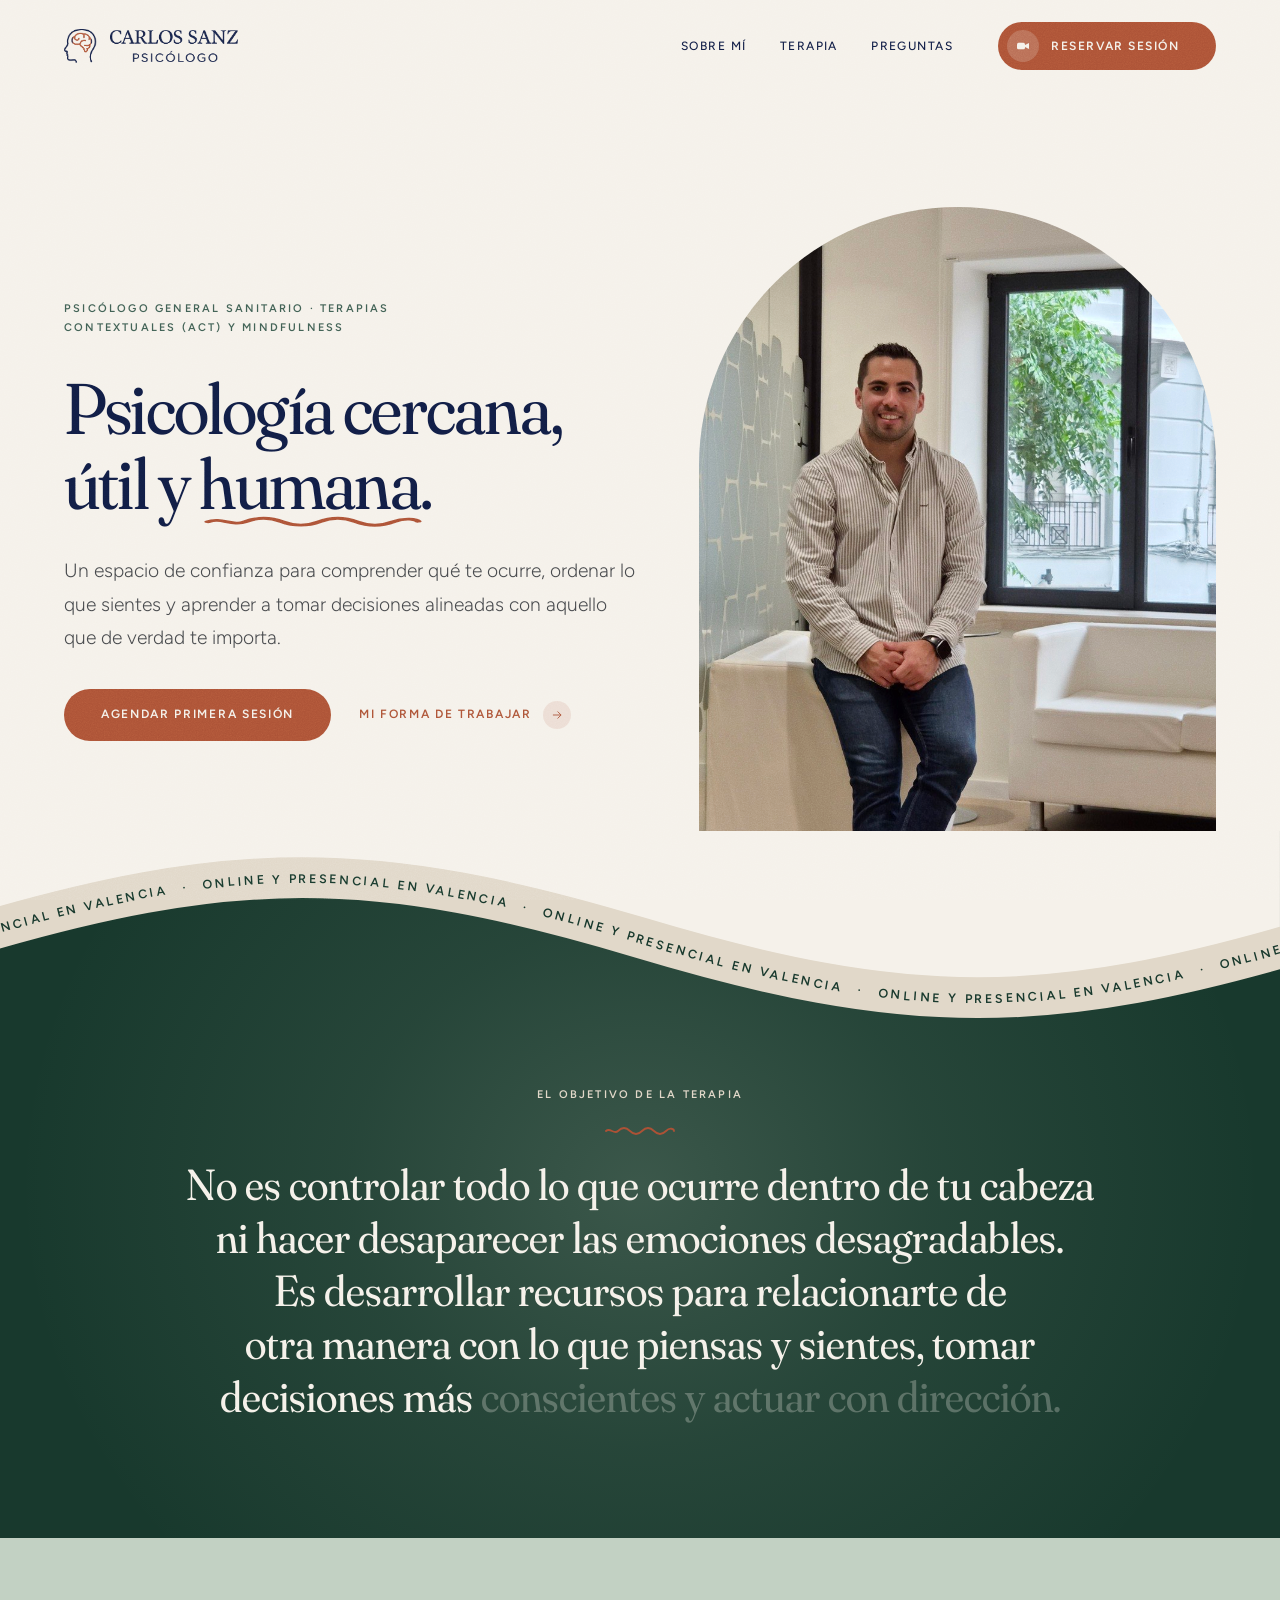
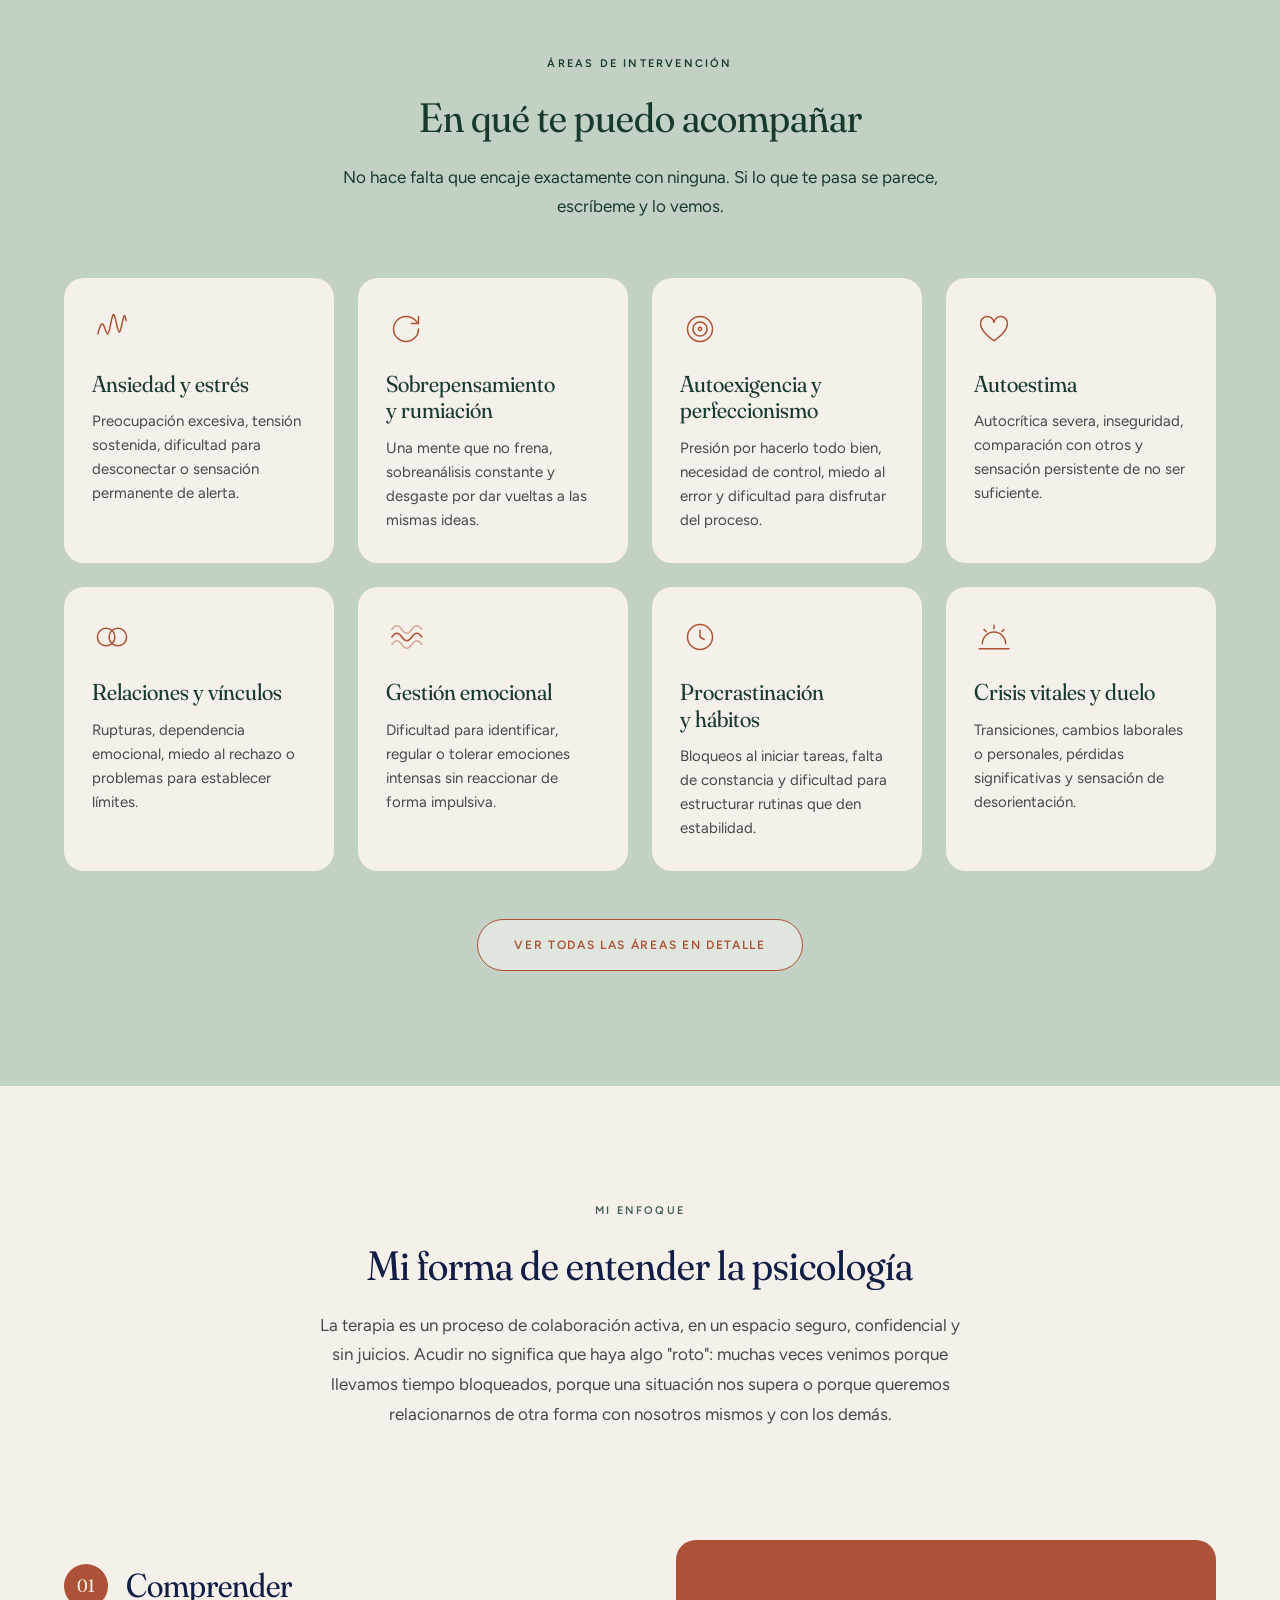
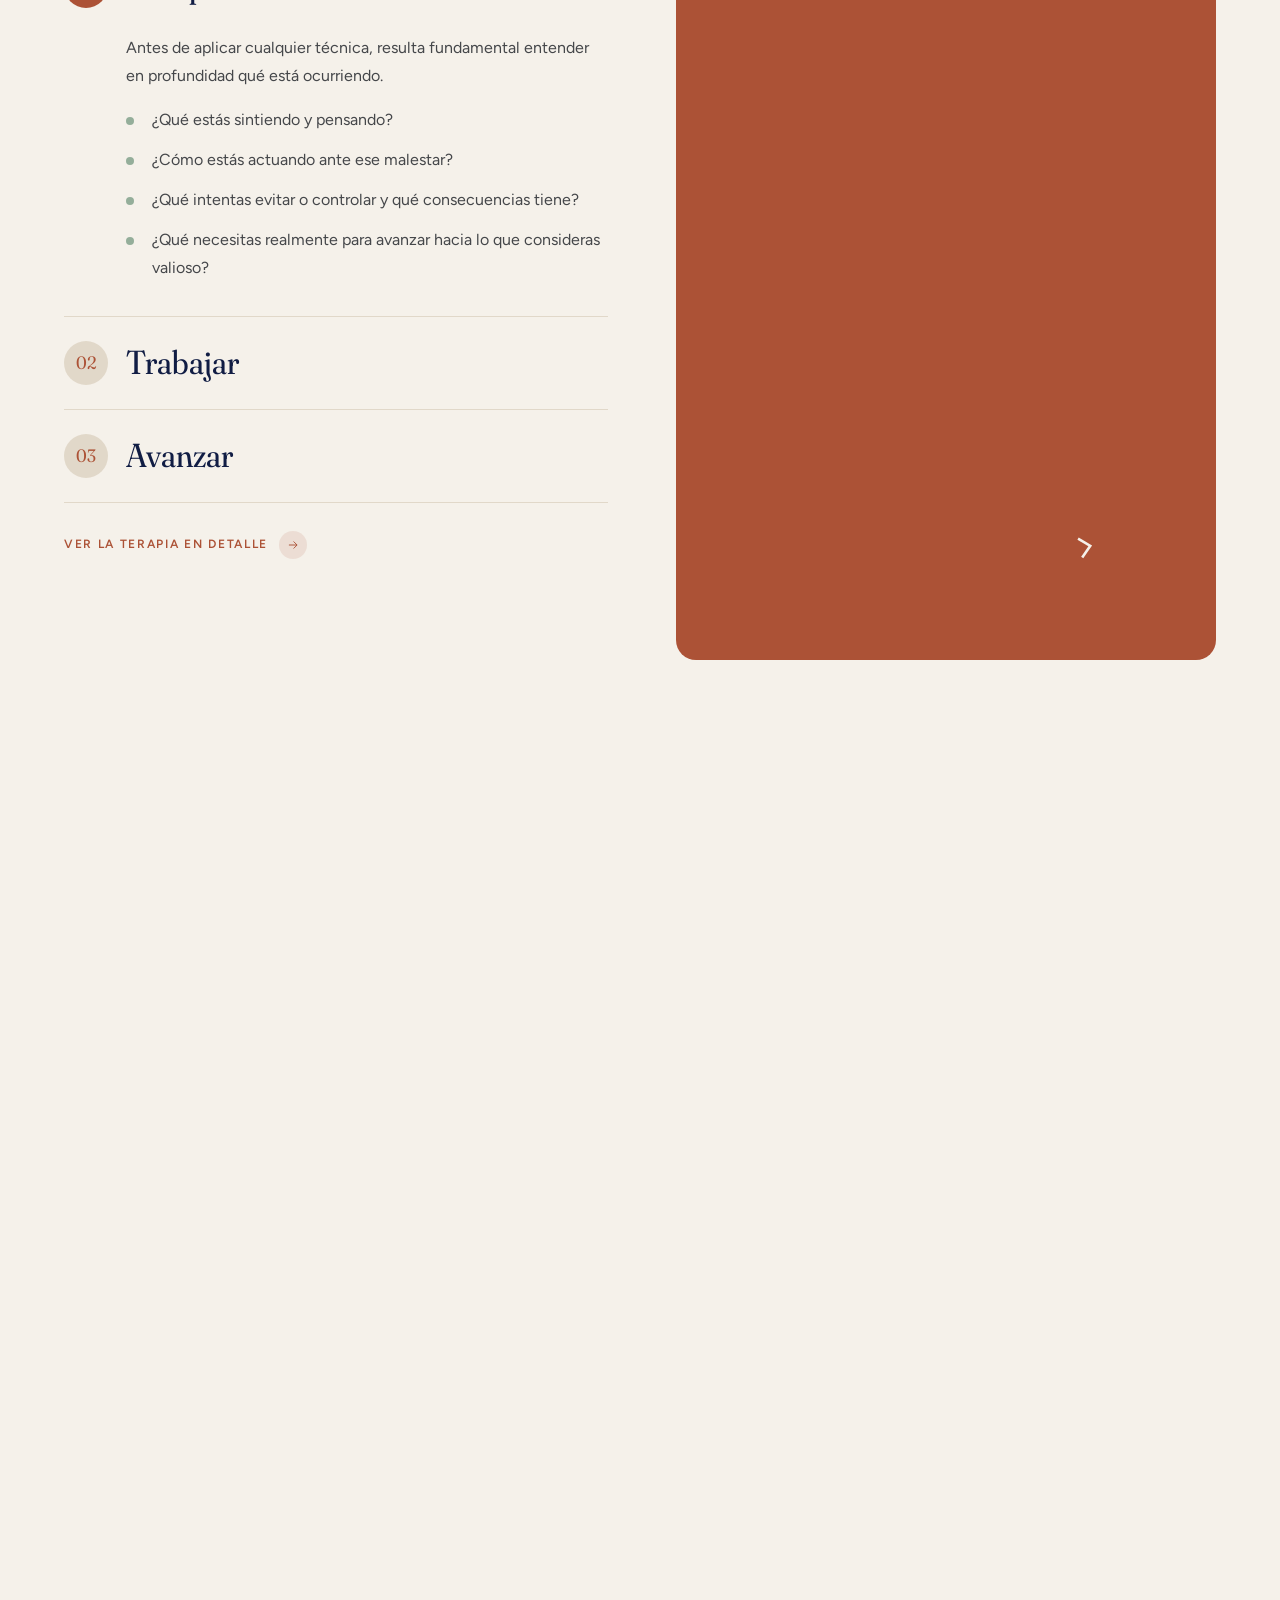
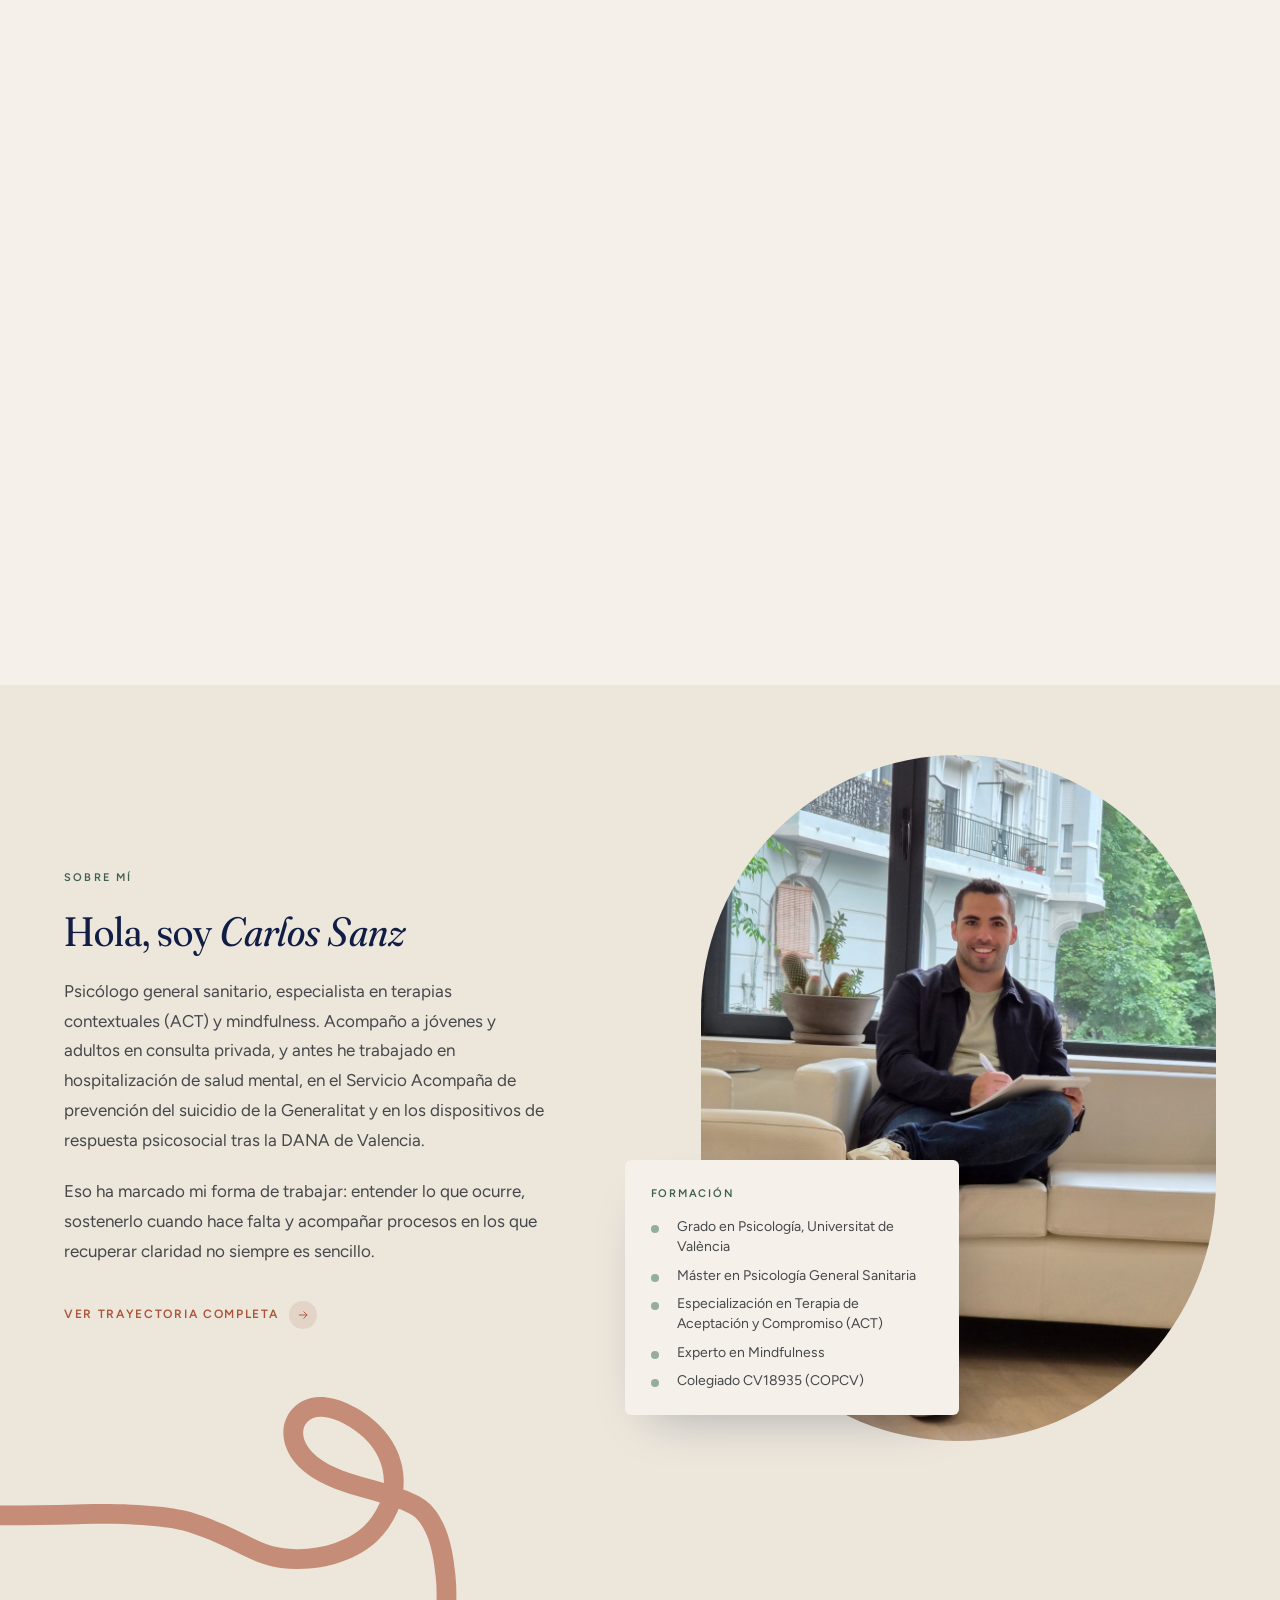
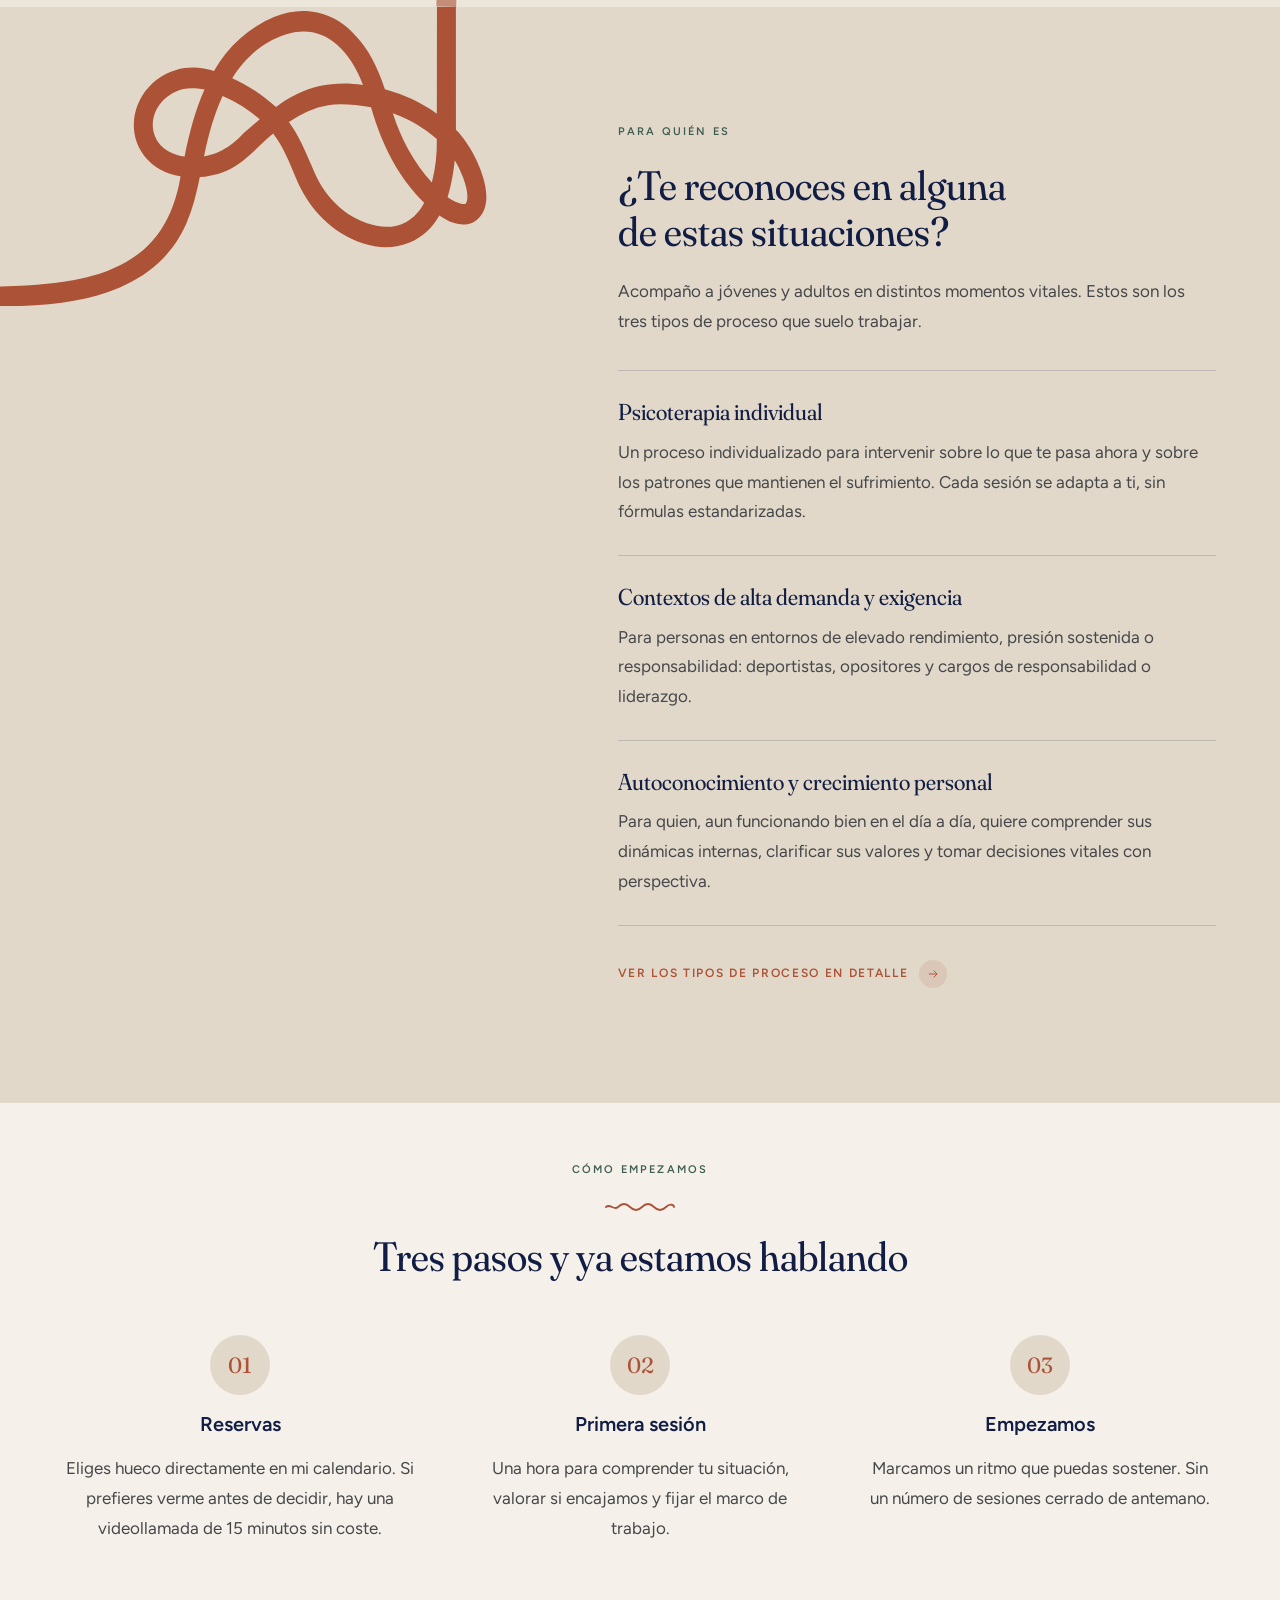
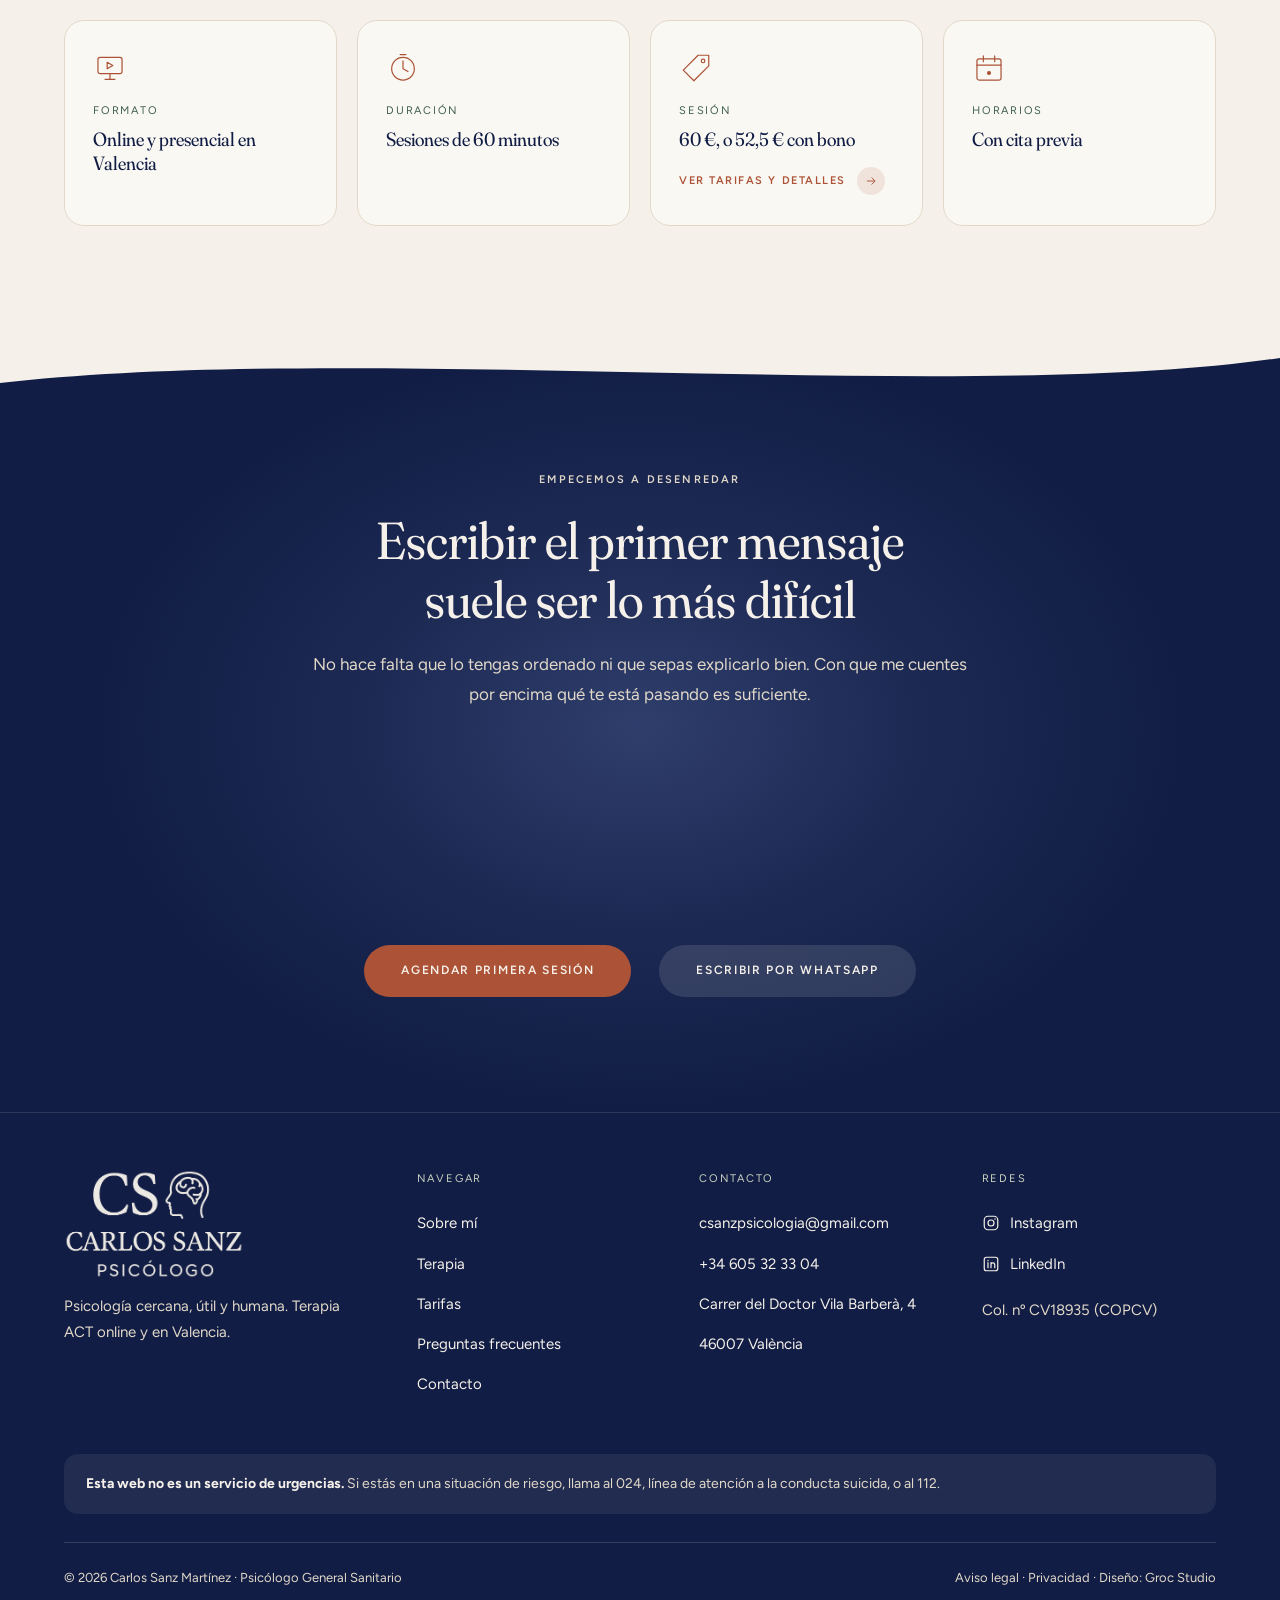
==== index.html @ 14d95390 "Web de Carlos Sanz, psicólogo: versión lista para revisión Co-Authored-By: Claude Fable 5.1 <noreply" ====
<!doctype html>
<html lang="es">
<head>
<meta charset="utf-8">
<meta name="viewport" content="width=device-width, initial-scale=1">
<title>Carlos Sanz, psicólogo en Valencia | Terapia ACT online y presencial</title>
<meta name="description" content="Psicólogo general sanitario en Valencia, especialista en terapias contextuales (ACT) y mindfulness. Psicología cercana, útil y humana. Sesiones de 60 minutos, online y presencial.">
<link rel="canonical" href="https://csanzpsicologia.com/">
<meta property="og:type" content="website">
<meta property="og:title" content="Carlos Sanz, psicólogo en Valencia">
<meta property="og:description" content="Psicología cercana, útil y humana. Terapia de aceptación y compromiso, online y presencial en Valencia.">
<meta property="og:url" content="https://csanzpsicologia.com/">
<meta property="og:site_name" content="Carlos Sanz Psicólogo">
<meta property="og:locale" content="es_ES">
<meta property="og:image" content="https://csanzpsicologia.com/assets/img/og.jpg">
<meta property="og:image:width" content="1200">
<meta property="og:image:height" content="630">
<meta property="og:image:alt" content="Carlos Sanz, psicólogo, en su consulta de Valencia">
<meta name="twitter:card" content="summary_large_image">
<meta name="author" content="Carlos Sanz Martínez">
<meta name="theme-color" content="#F5F1EA">
<link rel="icon" href="assets/img/icono.png">
<link rel="preconnect" href="https://fonts.googleapis.com">
<link rel="preconnect" href="https://fonts.gstatic.com" crossorigin>
<link rel="stylesheet" href="https://fonts.googleapis.com/css2?family=Fraunces:ital,opsz,wght,SOFT@0,9..144,300..500,50;1,9..144,300..500,50&family=Figtree:wght@300;400;500;600&display=swap">
<link rel="stylesheet" href="assets/css/styles.css">
<script type="application/ld+json">
[
  {
    "@context": "https://schema.org",
    "@type": "Psychologist",
    "@id": "https://csanzpsicologia.com/#consulta",
    "name": "Carlos Sanz Psicólogo",
    "alternateName": "Carlos Sanz Martínez, psicólogo general sanitario",
    "description": "Consulta de psicología en Valencia y online. Psicólogo general sanitario especializado en terapias contextuales: terapia de aceptación y compromiso (ACT) y mindfulness clínico. Atiende a jóvenes y adultos con ansiedad, estrés, rumiación, autoexigencia, problemas de relación y gestión emocional.",
    "url": "https://csanzpsicologia.com/",
    "image": "https://csanzpsicologia.com/assets/img/og.jpg",
    "logo": "https://csanzpsicologia.com/assets/img/logo.png",
    "email": "csanzpsicologia@gmail.com",
    "telephone": "+34605323304",
    "priceRange": "60 €",
    "currenciesAccepted": "EUR",
    "address": {
      "@type": "PostalAddress",
      "streetAddress": "Carrer del Doctor Vila Barberà, 4",
      "addressLocality": "València",
      "addressRegion": "Valencia",
      "postalCode": "46007",
      "addressCountry": "ES"
    },
    "hasMap": "https://maps.google.com/?q=Carrer+del+Doctor+Vila+Barber%C3%A0+4+46007+Val%C3%A8ncia",
    "areaServed": [
      {
        "@type": "City",
        "name": "València"
      },
      {
        "@type": "Country",
        "name": "España"
      }
    ],
    "availableLanguage": [
      "es"
    ],
    "knowsAbout": [
      "Terapia de aceptación y compromiso (ACT)",
      "Mindfulness clínico",
      "Terapias contextuales",
      "Ansiedad",
      "Estrés",
      "Rumiación y sobrepensamiento",
      "Autoexigencia y perfeccionismo",
      "Gestión emocional",
      "Relaciones y vínculos",
      "Procrastinación",
      "Psicología del alto rendimiento",
      "Prevención del suicidio",
      "Intervención en crisis"
    ],
    "founder": {
      "@id": "https://csanzpsicologia.com/sobre-mi.html#carlos-sanz"
    },
    "sameAs": [
      "https://www.instagram.com/csanzpsicologia"
    ],
    "potentialAction": {
      "@type": "ReserveAction",
      "target": "https://csanzpsicologia.com/contacto.html#calendario",
      "name": "Reservar sesión"
    },
    "hasOfferCatalog": {
      "@type": "OfferCatalog",
      "name": "Servicios de psicología",
      "itemListElement": [
        {
          "@type": "Offer",
          "name": "Videollamada inicial de 15 minutos",
          "price": "0",
          "priceCurrency": "EUR",
          "description": "Primera toma de contacto por videollamada, sin coste y sin compromiso."
        },
        {
          "@type": "Offer",
          "name": "Sesión individual de psicoterapia (60 minutos)",
          "price": "60",
          "priceCurrency": "EUR",
          "description": "Sesión individual online o presencial en Valencia, al mismo precio."
        },
        {
          "@type": "Offer",
          "name": "Bono de 4 sesiones",
          "price": "210",
          "priceCurrency": "EUR",
          "description": "Cuatro sesiones individuales de 60 minutos, 52,5 € por sesión."
        }
      ]
    }
  },
  {
    "@context": "https://schema.org",
    "@type": "WebSite",
    "@id": "https://csanzpsicologia.com/#web",
    "url": "https://csanzpsicologia.com/",
    "name": "Carlos Sanz Psicólogo",
    "inLanguage": "es",
    "publisher": {
      "@id": "https://csanzpsicologia.com/#consulta"
    }
  }
]
</script>
</head>
<body>
<a class="saltar" href="#contenido">Saltar al contenido</a>

<header class="contenedor cabecera-fija">
  <div class="cabecera">
    <a class="cabecera__marca" href="index.html" aria-label="Carlos Sanz, psicólogo. Inicio">
      <span class="cabecera__icono" aria-hidden="true"></span>
      <img src="assets/img/marca.png" alt="Carlos Sanz Psicólogo" width="146" height="40">
    </a>
    <button class="menu__toggle" type="button" aria-expanded="false" aria-controls="menu-principal" aria-label="Abrir menú">
      <svg viewBox="0 0 24 24" width="18" height="18" aria-hidden="true"><path d="M4 9h16M4 15h16" stroke="currentColor" stroke-width="1.6" fill="none"/></svg>
    </button>
    <nav class="menu" id="menu-principal" aria-label="Principal">
      <a href="sobre-mi.html">Sobre mí</a>
      <a href="terapia.html">Terapia</a>
      <a href="terapia.html#preguntas">Preguntas</a>
      <a class="btn btn--primario btn--icono" href="contacto.html"><span class="btn__icono" aria-hidden="true"><svg viewBox="0 0 24 24"><rect x="3" y="7" width="12" height="10" rx="2.5"/><path d="M15 10.5l6-3v9l-6-3z"/></svg></span><span>Reservar sesión</span></a>
    </nav>
  </div>
</header>

<main id="contenido">

  <!-- 1. HÉROE -->
  <section class="contenedor seccion heroe-seccion">
    <div class="heroe">
      <div class="pila pila--ancha">
        <p class="eyebrow">Psicólogo general sanitario · Terapias contextuales (ACT) y mindfulness</p>
        <h1 class="display">Psicología cercana, útil y <span class="subrayado">humana.<svg viewBox="0 0 72 10" preserveAspectRatio="none" aria-hidden="true"><path pathLength="1" d="M2 5C6 1 10 9 14 5s8-4 12 0 8 4 12 0 8-4 12 0 8 4 12 0 8-2 8 0"/></svg></span></h1>
        <p class="lede">Un espacio de confianza para comprender qué te ocurre, ordenar lo que sientes y aprender a tomar decisiones alineadas con aquello que de verdad te importa.</p>
        <div class="acciones">
          <a class="btn btn--primario" href="contacto.html">Agendar primera sesión</a>
          <a class="enlace-flecha" href="terapia.html">
            <span>Mi forma de trabajar</span>
            <span class="circulo" aria-hidden="true">
              <svg viewBox="0 0 24 24"><path d="M5 12h14M13 6l6 6-6 6"/></svg>
            </span>
          </a>
        </div>
      </div>
      <div class="heroe__foto">
        <img src="assets/img/carlos-depie.jpg" alt="Carlos Sanz en su consulta de Valencia" width="1050" height="1400" fetchpriority="high">
      </div>
    </div>
  </section>

  <!-- 2. CITA QUE SE REVELA AL HACER SCROLL, BANDA ABETO -->
  <!-- Cinta con texto en bucle: capa propia por encima del hero y de la banda verde -->
  <div class="cinta-wrap" aria-hidden="true">
    <svg class="cinta" viewBox="0 0 1440 220">
      <path id="cinta-ruta" class="cinta__banda" d="M-1500,150 C-1200,30 -1040,30 -740,120 C-440,210 -280,210 -40,120 C260,30 420,30 720,120 C1020,210 1180,210 1480,120 C1780,30 1940,30 2240,120"/>
      <text class="cinta__texto" dy="6"><textPath href="#cinta-ruta" startOffset="0">Online y presencial en Valencia · Online y presencial en Valencia · Online y presencial en Valencia · Online y presencial en Valencia · Online y presencial en Valencia · Online y presencial en Valencia · Online y presencial en Valencia · Online y presencial en Valencia · Online y presencial en Valencia · Online y presencial en Valencia · Online y presencial en Valencia · Online y presencial en Valencia · Online y presencial en Valencia · Online y presencial en Valencia · </textPath></text>
    </svg>
  </div>

  <section class="banda banda--abeto banda--respira banda--cinta">
    <!-- Borde superior: crema por encima de la curva de la cinta, verde por debajo -->
    <svg class="onda onda--cinta" viewBox="0 0 1440 220" aria-hidden="true">
      <path d="M0,0 H1440 V120 C1180,210 1020,210 720,120 C420,30 260,30 -40,120 L-40,0 Z"/>
    </svg>
    <div class="contenedor" style="padding-bottom: var(--band)">
      <div class="centrado" style="max-width: 980px; margin-inline: auto">
        <p class="eyebrow eyebrow--claro">El objetivo de la terapia</p>
        <svg class="ondita" viewBox="0 0 72 10" aria-hidden="true"><path d="M2 5C6 1 10 9 14 5s8-4 12 0 8 4 12 0 8-4 12 0 8 4 12 0 8-2 8 0"/></svg>
        <h2 class="cita-reveal">No es controlar todo lo que ocurre dentro de tu cabeza ni hacer desaparecer las emociones desagradables. Es desarrollar recursos para relacionarte de otra manera con lo que piensas y sientes, tomar decisiones más conscientes y actuar con dirección.</h2>
      </div>
    </div>
  </section>

  <!-- 5. ÁREAS DE INTERVENCIÓN, BANDA SALVIA -->
  <section class="banda banda--salvia" id="areas">
    <div class="contenedor seccion">
      <div class="centrado estrecho" style="margin-inline: auto; margin-bottom: 56px">
        <p class="eyebrow" style="color: var(--abeto)">Áreas de intervención</p>
        <h2>En qué te puedo acompañar</h2>
        <p style="color: var(--abeto)">No hace falta que encaje exactamente con ninguna. Si lo que te pasa se parece, escríbeme y lo vemos.</p>
      </div>

      <div class="rejilla rejilla--4">
        <article class="tarjeta tarjeta--compacta">
          <span class="icono" aria-hidden="true"><svg viewBox="0 0 48 48"><path d="M7 30c3-12 5-16 8-8s4 14 7-2 4-18 7-4 4 16 7 2 3-12 5-4"/></svg></span>
          <h3>Ansiedad y estrés</h3>
          <p>Preocupación excesiva, tensión sostenida, dificultad para desconectar o sensación permanente de alerta.</p>
        </article>
        <article class="tarjeta tarjeta--compacta">
          <span class="icono" aria-hidden="true"><svg viewBox="0 0 48 48"><path d="M39 24a15 15 0 1 1-15-15c4.2 0 8.2 1.7 11.2 4.6L39 17.5"/><path d="M39 9v8.5h-8.5"/></svg></span>
          <h3>Sobrepensamiento y rumiación</h3>
          <p>Una mente que no frena, sobreanálisis constante y desgaste por dar vueltas a las mismas ideas.</p>
        </article>
        <article class="tarjeta tarjeta--compacta">
          <span class="icono" aria-hidden="true"><svg viewBox="0 0 48 48"><circle cx="24" cy="24" r="15"/><circle cx="24" cy="24" r="8.5"/><circle cx="24" cy="24" r="2"/></svg></span>
          <h3>Autoexigencia y perfeccionismo</h3>
          <p>Presión por hacerlo todo bien, necesidad de control, miedo al error y dificultad para disfrutar del proceso.</p>
        </article>
        <article class="tarjeta tarjeta--compacta">
          <span class="icono" aria-hidden="true"><svg viewBox="0 0 48 48"><path d="M24 38S8 28 8 18a8 8 0 0 1 16-2 8 8 0 0 1 16 2c0 10-16 20-16 20z"/></svg></span>
          <h3>Autoestima</h3>
          <p>Autocrítica severa, inseguridad, comparación con otros y sensación persistente de no ser suficiente.</p>
        </article>
        <article class="tarjeta tarjeta--compacta">
          <span class="icono" aria-hidden="true"><svg viewBox="0 0 48 48"><circle cx="17" cy="24" r="10.5"/><circle cx="31" cy="24" r="10.5"/></svg></span>
          <h3>Relaciones y vínculos</h3>
          <p>Rupturas, dependencia emocional, miedo al rechazo o problemas para establecer límites.</p>
        </article>
        <article class="tarjeta tarjeta--compacta">
          <span class="icono" aria-hidden="true"><svg viewBox="0 0 48 48"><path d="M7 15c4-6 8-6 12 0s8 6 12 0 8-6 12 0" opacity=".45"/><path d="M7 24c4-6 8-6 12 0s8 6 12 0 8-6 12 0"/><path d="M7 33c4-6 8-6 12 0s8 6 12 0 8-6 12 0" opacity=".45"/></svg></span>
          <h3>Gestión emocional</h3>
          <p>Dificultad para identificar, regular o tolerar emociones intensas sin reaccionar de forma impulsiva.</p>
        </article>
        <article class="tarjeta tarjeta--compacta">
          <span class="icono" aria-hidden="true"><svg viewBox="0 0 48 48"><circle cx="24" cy="24" r="15"/><path d="M24 16v8l5 3"/></svg></span>
          <h3>Procrastinación y hábitos</h3>
          <p>Bloqueos al iniciar tareas, falta de constancia y dificultad para estructurar rutinas que den estabilidad.</p>
        </article>
        <article class="tarjeta tarjeta--compacta">
          <span class="icono" aria-hidden="true"><svg viewBox="0 0 48 48"><path d="M10 32a14 14 0 0 1 28 0"/><path d="M6 38h36M24 10v4M12 15l2.5 2.5M36 15l-2.5 2.5"/></svg></span>
          <h3>Crisis vitales y duelo</h3>
          <p>Transiciones, cambios laborales o personales, pérdidas significativas y sensación de desorientación.</p>
        </article>
      </div>

      <div class="centrado" style="margin-top: 48px">
        <a class="btn btn--linea" href="terapia.html#areas">Ver todas las áreas en detalle</a>
      </div>
    </div>
  </section>

  <!-- 6. MI ENFOQUE: COMPRENDER, TRABAJAR, AVANZAR (cambia al hacer scroll) -->
  <section class="banda" id="enfoque">
    <div class="contenedor seccion">
    <div class="centrado estrecho" style="margin-inline: auto; margin-bottom: 0">
      <p class="eyebrow">Mi enfoque</p>
      <h2>Mi forma de entender la psicología</h2>
      <p class="apoyo">La terapia es un proceso de colaboración activa, en un espacio seguro, confidencial y sin juicios. Acudir no significa que haya algo "roto": muchas veces venimos porque llevamos tiempo bloqueados, porque una situación nos supera o porque queremos relacionarnos de otra forma con nosotros mismos y con los demás.</p>
    </div>

    <div class="enfoque-scroll">
      <div class="enfoque-sticky">
        <div class="enfoque__lista">

          <article class="enfoque__item activa">
            <h3 class="enfoque__titulo"><button type="button"><span class="enfoque__num">01</span><span>Comprender</span></button></h3>
            <div class="enfoque__cuerpo"><div class="enfoque__interior pila">
              <p class="apoyo">Antes de aplicar cualquier técnica, resulta fundamental entender en profundidad qué está ocurriendo.</p>
              <ul class="lista">
                <li>¿Qué estás sintiendo y pensando?</li>
                <li>¿Cómo estás actuando ante ese malestar?</li>
                <li>¿Qué intentas evitar o controlar y qué consecuencias tiene?</li>
                <li>¿Qué necesitas realmente para avanzar hacia lo que consideras valioso?</li>
              </ul>
            </div></div>
          </article>

          <article class="enfoque__item">
            <h3 class="enfoque__titulo"><button type="button"><span class="enfoque__num">02</span><span>Trabajar</span></button></h3>
            <div class="enfoque__cuerpo"><div class="enfoque__interior pila">
              <p class="apoyo">Psicología basada en la evidencia, estructurada en torno a las terapias contextuales de tercera generación.</p>
              <p class="apoyo"><strong>Terapia de Aceptación y Compromiso (ACT).</strong> Aprender a hacer contacto con pensamientos y emociones difíciles sin combatirlos inútilmente, dirigiendo las acciones hacia lo que realmente importa.</p>
              <p class="apoyo"><strong>Mindfulness clínico.</strong> Un entrenamiento de la atención, no solo una técnica de relajación, para observar la experiencia interna sin reaccionar de forma automática.</p>
            </div></div>
          </article>

          <article class="enfoque__item">
            <h3 class="enfoque__titulo"><button type="button"><span class="enfoque__num">03</span><span>Avanzar</span></button></h3>
            <div class="enfoque__cuerpo"><div class="enfoque__interior pila">
              <p class="apoyo">Un proceso con fases claras, acordado contigo y adaptado a tu ritmo.</p>
              <ol class="fases">
                <li><strong>Evaluación y comprensión.</strong> Conocer tu contexto y analizar los patrones que generan malestar.</li>
                <li><strong>Objetivos terapéuticos.</strong> Acordados conjuntamente según tus prioridades.</li>
                <li><strong>Intervención.</strong> Herramientas prácticas dentro y fuera de la consulta.</li>
                <li><strong>Seguimiento y cierre.</strong> Consolidar recursos, prevenir recaídas y ganar autonomía.</li>
              </ol>
            </div></div>
          </article>

          <a class="enlace-flecha enfoque__mas" href="terapia.html">
            <span>Ver la terapia en detalle</span>
            <span class="circulo" aria-hidden="true"><svg viewBox="0 0 24 24"><path d="M5 12h14M13 6l6 6-6 6"/></svg></span>
          </a>
        </div>

        <div class="enfoque__lienzo" aria-hidden="true">
          <svg class="hilo" viewBox="0 0 816.39 1804.88" aria-hidden="true">
            <path class="hilo__seg" d="M808.78,1765.92c-63.68,14.28-294.28,62.41-365.98,11.95-6.51-4.58-21.82-15.35-21.51-29.38.83-37.49,112.04-44.34,114.28-76.48,2.05-29.48-87.85-76.13-171.36-59.72-35.38,6.95-82.69,27.78-80.38,42.87,4.5,29.39,197.27,36.84,299.8-34.28,41.24-28.6,43.59-53.07,43.9-58.53.34-5.93.48-28.22-31.52-58.53-56.61-53.62-155.46-77.05-254.94-59.92-75.76,13.05-167.56,52.33-163.96,81.29,3.82,30.69,113.44,39.42,157.44,40.49,70.91,1.73,137.05,3.35,183.11-45.08,32.07-33.72,46.14-83,41.09-125.47-7.71-64.84-60.2-115.63-104.49-158.47-27.1-26.22-41.98-34.7-58.81-62.96-12.39-20.8-41.38-68.87-20.1-109.1,16.52-31.22,55.38-47.77,87.1-43.83,64.93,8.06,122.82,104.06,91.91,179.13-20.98,50.97-80.88,78.3-133.33,69.79-6.02-.98-49.02-8.65-77.16-47.28-35.8-49.15-31.76-126.72,15.76-172.22,38.8-37.15,94.7-41.52,137.32-27.01,68.11,23.17,88.53,89.84,91.17,99.05,23.07,80.28-32.57,142.69-34.89,145.2-59.78,64.74-148.37,45.24-158.71,42.77-13.9-3.31-66.76-15.91-96.8-65.28-34.25-56.3-13.04-118.01-5.63-139.57,6.25-18.19,34.15-99.36,110.31-118.19,71.67-17.72,131.19,33.33,147.45,47.27,47.58,40.8,84.55,111.09,72.04,190.23-12.37,78.24-70.02,145.63-142.95,164.34-121.87,31.26-260.22-80.19-258.89-196.98.81-70.82,53.04-149.5,118.19-168.84,56.05-16.64,108.35,14.6,140.7-20.39,11.4-12.33,24.23-34.58,16.88-49.39-5.5-11.1-20.41-14.38-30.71-16.02-79.79-12.74-127.73,33.62-187.2,11.75-6.38-2.35-38.92-14.32-47.98-41.9-9.67-29.45,12.56-61.07,38.58-98.06,24.96-35.49,46.8-50.95,53.69-55.61,16.59-11.22,44.74-30.8,67.92-20.42,8.14,3.64,15.5,10.18,21.33,20.32,5.48,8.7,6.84,22.44-6.02,25.04-48.55,10.03-106.41-40.65-82.95-95.12,7.69-17.33,24.39-26.18,36.03-40.63,12.89-14.79,22.86-32.03,27.63-51.29,13.4-58.11-22.16-123.2-82.46-139.68-29.18-6.62-71.93-3.79-81.91,30.32-6.32,23.47,6.36,48.19,17.98,65.27,24.43,33.77,69.42,48.82,107.62,61.66,51.93,17.19,109.19,12.68,156.53,43.53,26.5,16.85,39.76,51.6,33.78,82.23-14.91,66.96-111.33,87.49-175.6,78.19-33.62-5.85-69.46-22.6-95.35-45.9-19.64-17.68-62.5-65.38-48.14-91.75,11.6-21.3,59.07-25.91,113.59-6.45,14.96,4.51,36.47,9.39,62.54,9.81,27.94.45,89.22-2.3,120.48-40.56,39.21-47.98-6.47-105.75-61.23-78.74-31.46,17.41-32.42,54.08-16.63,82.29,9.58,20.89,22.72,41.96,43.85,53.07,38.26,20.03,86.27,5.43,117.65-21.41,34.93-30.25,43.35-80.93,30.68-123.13-8.21-34.05-37.23-65.04-70.08-74.95-11.12-3.53-26.16-6.6-34.8,1.21-21.16,23.38,7.15,60.31,32.4,66.02,16.99,3.55,35.68-.21,50.46-9.03,26.14-15.7,37.94-53.67,23.38-80.62-28.5-49.72-131.56-100.23-180.25-59-25.34,20.82-39.92,90.5,9.93,84.55,52.35-17.72,28.05-85.19-9.6-107.88-30.17-22.35-86.74-27.94-105.89,11.03-15.3,37.05-16.95,86.85-18.17,127-7.84,72.29-87.74,122.68-158.22,112.71-31.18-3.7-62.84-18.34-75.78-48.44-12.5-25.87,5.2-55.39,33.58-56.82,17.86-2.46,40.42,10.16,50.14,21.76,30.79,33.77,18.86,92.88-20.33,115.82-66.69,40.22-143.75-10.86-150.89-80.17-7.89-56.01,36.28-111.27,92.94-115.34,26.97-2.41,49.07,9.27,72.3,21.08,19.61,9.92,36.5,24.12,55.1,29.94,34.01,11.34,65.89.5,61.36-40.24-4.31-27.05-28.87-47.27-55.76-40.59-31.77,2.83-82.95,9.85-106.07-16.82-10.31-13.35-10.77-37.39-.32-51.66,12.48-17.81,37.1-19.94,57.05-18.33,15.4,2.19,29.23,10.28,44.27,16.95,18.72,9.02,37.8,18.95,55.76,29.46,18.48,10.7,33.94,21.67,51.96,25.72,50.8,13.54,101.86-45.71,58.05-86.62-31.42-30.99-73.73-.02-110.61.49-70.55.99-130.14-30.88-150.29-46.47C65.95,230.5,50.02,119.02,79.9,4.5 C95,-60 40,-150 -60,-230 C-160,-310 -300,-380 -520,-440"/>
            <polygon class="hilo__punta" points="779.13 1742.26 775.47 1748.47 806.07 1766.47 785.89 1795.68 791.82 1799.77 816.39 1764.19 779.13 1742.26"/>
          </svg>
        </div>
      </div>
    </div>

    </div>
  </section>

  <!-- 4. SOBRE MÍ, RESUMEN -->
  <section class="banda banda--arena-clara" id="sobre-mi">
    <div class="contenedor sobre-seccion">
      <div class="sobre">
        <div class="sobre__texto pila pila--ancha">
          <div class="pila">
            <p class="eyebrow">Sobre mí</p>
            <h2>Hola, soy <em class="nombre">Carlos Sanz</em></h2>
            <p class="apoyo">Psicólogo general sanitario, especialista en terapias contextuales (ACT) y mindfulness. Acompaño a jóvenes y adultos en consulta privada, y antes he trabajado en hospitalización de salud mental, en el Servicio Acompaña de prevención del suicidio de la Generalitat y en los dispositivos de respuesta psicosocial tras la DANA de Valencia.</p>
            <p class="apoyo">Eso ha marcado mi forma de trabajar: entender lo que ocurre, sostenerlo cuando hace falta y acompañar procesos en los que recuperar claridad no siempre es sencillo.</p>
          </div>
          <a class="enlace-flecha" href="sobre-mi.html">
            <span>Ver trayectoria completa</span>
            <span class="circulo" aria-hidden="true"><svg viewBox="0 0 24 24"><path d="M5 12h14M13 6l6 6-6 6"/></svg></span>
          </a>
        </div>
        <div class="sobre__visual">
          <div class="sobre__foto">
            <img src="assets/img/carlos-sofa.jpg" alt="Carlos Sanz sentado en el sofá de su consulta" width="1050" height="1400" loading="lazy">
          </div>
          <div class="sobre__credenciales">
            <p class="credenciales__titulo">Formación</p>
            <ul class="lista">
              <li>Grado en Psicología, Universitat de València</li>
              <li>Máster en Psicología General Sanitaria</li>
              <li>Especialización en Terapia de Aceptación y Compromiso (ACT)</li>
              <li>Experto en Mindfulness</li>
              <li>Colegiado CV18935 (COPCV)</li>
            </ul>
          </div>
        </div>
      </div>
    </div>
    <svg class="garabato-cola" viewBox="0 0 1377.66 594.6" aria-hidden="true"><path class="garabato-cola__relleno" d="M1377.07,594.6l-55.99-1.03.51-28c.35-19.13-.53-38.5-2.61-57.55-4.96-45.32-13.25-121.16-55.93-165.22-8.62-8.9-26.91-17.81-48.91-26.19-1.24,3.26-2.56,6.51-3.97,9.73l-.14.31c-14.12,31.45-32.95,58.47-55.95,80.31-26.23,24.91-61.39,45.5-101.68,59.52-40.9,14.24-86.09,21.29-130.68,20.42-74.3-1.47-114.97-21.65-166.45-47.21-34.76-17.26-74.16-36.82-135.2-56.78-53.12-17.37-170-26.43-297.77-23.09l-19.36.51q-119.19,3.13-260.3,3.12H0v-56h42.65q140.37-.02,258.83-3.1l19.36-.51c135.7-3.56,257.03,6.35,316.64,25.85,64.9,21.22,108.03,42.64,142.7,59.84,48.72,24.18,80.9,40.16,142.66,41.38,38.03.74,76.47-5.24,111.17-17.32,32.83-11.43,61.02-27.76,81.52-47.24,17.9-17,32.09-37.45,43.36-62.49.72-1.65,1.4-3.31,2.06-4.98-6.24-1.88-12.43-3.69-18.47-5.44-6.75-1.95-13.61-3.89-20.54-5.85-58.23-16.46-124.23-35.11-173.93-75.15-22.45-18.2-50.76-48.63-58.54-90.57l-.05-.29c-6.03-34.5,3.03-66.37,25.5-89.75,23.45-24.39,58.01-35.58,94.88-30.75,53.41,5.69,112.01,42.16,146.54,75.91,33.84,32.1,56.92,72.11,66.75,115.73,5.15,22.85,6.51,46.07,4.14,69,38.8,14.17,61.4,26.99,76.05,42.11,56.03,57.85,65.64,145.64,71.38,198.09,2.34,21.41,3.33,43.17,2.94,64.67l-.51,28ZM944.54,111.81c3.68,19.6,17.41,39.87,38.66,57.09,40.73,32.81,98.3,49.08,153.97,64.81,7.03,1.99,14,3.96,20.86,5.94,4.9,1.42,9.65,2.81,14.26,4.18.33-12.95-.94-25.95-3.83-38.79-7.39-32.81-24.96-63.08-50.8-87.54l-.34-.33c-32.19-31.52-80.01-56.93-113.71-60.42l-.85-.1c-19.14-2.58-36.45,2.53-47.48,14-9.89,10.29-13.6,24.51-10.73,41.15Z"/></svg>
  </section>

  <!-- 7. PARA QUIÉN ES, BANDA ARENA -->
  <section class="banda banda--arena" id="para-quien">
    <div class="contenedor seccion">
      <div class="partido partido--arriba partido--quien">
        <div class="garabato-col">
          <svg class="garabato" viewBox="0 0 1444.25 887.91" aria-hidden="true"><path class="garabato__relleno" d="M1411.91,448.83c-17.28-34.84-38.57-65.62-58.05-84.22l-.13-364.61h-56.19l-.42,316.84c-45.76-32.57-95.67-55.89-154.27-72.25-22.57-70.01-49.17-118.95-85.63-157.77-29.97-35.73-68.66-59.91-111.95-69.95-42.93-9.95-88.5-5.59-131.76,12.63-74.5,31.38-135.87,86.71-178.24,160.5-36.65-12.57-76.11-13.78-112.62-3.23-42.26,12.22-77.92,39.56-100.39,77-15.12,25.19-23.7,52.98-24.81,80.38-1.17,28.92,6.02,57.53,20.8,82.75,13.09,22.34,32.52,41.38,56.2,55.05,18.96,10.95,39.99,18.03,61.69,20.85-10.41,63.93-30.61,118.19-60.15,161.49-29.46,43.17-68.09,76.46-118.13,101.78-56.58,28.63-142.96,58.59-354.61,63.71l-3.25.08v57.94l3.42.03c5.43.05,10.83.08,16.17.08,120.2,0,217.62-13.24,297.43-40.38,53.61-18.23,99.95-43.15,137.73-74.06,42.66-34.91,75.6-78.4,97.93-129.26,19.02-43.35,30.01-86.03,40.59-139.08,85.98-7.01,126.09-44.81,172.19-88.25,14.19-13.37,28.77-27.11,45.69-41.01,29.08,37.91,47.33,82.45,66.55,129.33,19.45,47.47,46,88.3,78.91,121.37,34.8,34.97,75.99,60.49,122.43,75.84,46.94,15.51,95.7,14.44,137.31-3,37.38-15.68,67.55-43.24,88.16-80.33,12.09,8.4,26.65,16.8,42.06,21.91,33.77,11.18,56.22,1.5,69.11-8.6,18.17-14.24,28.05-36.98,28.55-65.75.77-44.26-19.91-92.81-32.32-117.81ZM548.13,443.96c-16.59-1.92-32.93-7.15-47.1-15.2-19.19-10.91-33.22-26.29-40.58-44.47-10.06-24.88-8.96-52.4,3.1-77.49,11.77-24.47,33.38-44.96,59.29-56.22,13.77-5.99,28.99-8.97,46.73-8.97,11.41,0,23.86,1.23,37.64,3.7-29.87,68.09-46.36,135.27-59.08,198.65ZM723.88,374.52l-.65.73c-18.91,21.01-39.94,37.7-62.51,49.61-17.37,9.17-35.74,15.53-54.8,19,13.61-69.07,31.35-126.89,55-179.36,41.17,17.89,78.2,40.85,110.43,68.48l-47.47,41.54ZM689.45,211.65c41.34-66.8,101.18-114.62,166.4-132.39,55.1-15.02,104.46-3.44,146.7,34.4,30.66,27.47,56.85,68.68,75.16,117.81-44.89-7.11-88.16-5.96-128.98,3.47-45.22,10.44-88.61,31.31-129.16,62.1-41.64-37.04-83.62-64.59-130.12-85.39ZM1206.43,638.08c-25.87,14.11-56.27,18.15-87.92,11.69-42-8.57-79.75-27.6-112.21-56.56-30.84-27.5-55.61-62.67-73.64-104.51-2.81-6.53-5.58-13.05-8.33-19.53-19.03-44.79-37.11-87.36-66.46-127.85,42.7-28.16,77.11-43.06,112.8-49.13,38.77-6.6,80.79-2.64,131.15,5.81,34.23,120.23,85.96,213.18,157.78,283.52-12.36,24.82-30.58,44.25-53.17,56.56ZM1282.37,521.01c-26.49-28.63-49.83-61.11-69.57-96.88-18.17-32.91-33.73-69.38-46.4-108.73,47.28,16.45,90.29,41.67,130.62,76.53,1.02,43.92-3.8,86.44-14.65,129.08ZM1382.65,584.25c-.33.38-1.67.83-3.81.95-12.45.63-34.61-9.48-49.71-20.25,10.81-35.46,16.94-70.44,21.34-110.09,9.56,16.25,18.69,35.28,25.38,53.51,15.98,43.6,13.65,68.12,6.8,75.88Z"/></svg>
        </div>
        <div class="pila pila--ancha">
          <div class="pila">
            <p class="eyebrow">Para quién es</p>
            <h2>¿Te reconoces en alguna de estas situaciones?</h2>
            <p class="apoyo">Acompaño a jóvenes y adultos en distintos momentos vitales. Estos son los tres tipos de proceso que suelo trabajar.</p>
          </div>
          <div class="procesos">
            <article class="proceso">
              <h3>Psicoterapia individual</h3>
              <p>Un proceso individualizado para intervenir sobre lo que te pasa ahora y sobre los patrones que mantienen el sufrimiento. Cada sesión se adapta a ti, sin fórmulas estandarizadas.</p>
            </article>
            <article class="proceso">
              <h3>Contextos de alta demanda y exigencia</h3>
              <p>Para personas en entornos de elevado rendimiento, presión sostenida o responsabilidad: deportistas, opositores y cargos de responsabilidad o liderazgo.</p>
            </article>
            <article class="proceso">
              <h3>Autoconocimiento y crecimiento personal</h3>
              <p>Para quien, aun funcionando bien en el día a día, quiere comprender sus dinámicas internas, clarificar sus valores y tomar decisiones vitales con perspectiva.</p>
            </article>
          </div>
          <a class="enlace-flecha" href="terapia.html#procesos"><span>Ver los tipos de proceso en detalle</span><span class="circulo" aria-hidden="true"><svg viewBox="0 0 24 24"><path d="M5 12h14M13 6l6 6-6 6"/></svg></span></a>
        </div>
      </div>
    </div>
  </section>

  <!-- 8. DATOS -->
  <!-- 9. PASOS, BANDA SALVIA -->
  <section class="banda pasos-banda">
    <div class="contenedor seccion">
      <div class="centrado estrecho" style="margin-inline: auto; margin-bottom: 56px">
        <p class="eyebrow">Cómo empezamos</p>
        <svg class="ondita" viewBox="0 0 72 10" aria-hidden="true"><path d="M2 5C6 1 10 9 14 5s8-4 12 0 8 4 12 0 8-4 12 0 8 4 12 0 8-2 8 0"/></svg>
        <h2>Tres pasos y ya estamos hablando</h2>
      </div>
      <div class="pasos">
        <svg class="pasos__hilo" viewBox="0 0 1200 60" preserveAspectRatio="none" aria-hidden="true">
          <path pathLength="1" d="M200,30 L1030,30"/>
        </svg>
        <div class="paso">
          <span class="ficha ficha--grande" aria-hidden="true">01</span>
          <h3>Reservas</h3>
          <p>Eliges hueco directamente en mi calendario. Si prefieres verme antes de decidir, hay una videollamada de 15 minutos sin coste.</p>
        </div>
        <div class="paso">
          <span class="ficha ficha--grande" aria-hidden="true">02</span>
          <h3>Primera sesión</h3>
          <p>Una hora para comprender tu situación, valorar si encajamos y fijar el marco de trabajo.</p>
        </div>
        <div class="paso">
          <span class="ficha ficha--grande" aria-hidden="true">03</span>
          <h3>Empezamos</h3>
          <p>Marcamos un ritmo que puedas sostener. Sin un número de sesiones cerrado de antemano.</p>
        </div>
      </div>
      <div class="pasos__pie">
        <ul class="datos-tarjetas">
          <li><svg viewBox="0 0 48 48" aria-hidden="true"><rect x="7" y="9" width="34" height="23" rx="3"/><path d="M17 40h14M24 32v8"/><path d="M20 16l8 4.5-8 4.5z"/></svg><span class="datos-tarjetas__etiqueta">Formato</span><span class="datos-tarjetas__valor">Online y presencial en Valencia</span></li>
          <li><svg viewBox="0 0 48 48" aria-hidden="true"><circle cx="24" cy="25" r="16"/><path d="M24 14v11l7 4M20 5h8"/></svg><span class="datos-tarjetas__etiqueta">Duración</span><span class="datos-tarjetas__valor">Sesiones de 60 minutos</span></li>
          <li><svg viewBox="0 0 48 48" aria-hidden="true"><path d="M27 6h15v15L21 42 6 27z"/><circle cx="34" cy="14" r="2.5"/></svg><span class="datos-tarjetas__etiqueta">Sesión</span><span class="datos-tarjetas__valor">60 €, o 52,5 € con bono</span><a class="enlace-flecha datos-tarjetas__enlace" href="terapia.html#tarifas"><span>Ver tarifas y detalles</span><span class="circulo" aria-hidden="true"><svg viewBox="0 0 24 24"><path d="M5 12h14M13 6l6 6-6 6"/></svg></span></a></li>
          <li><svg viewBox="0 0 48 48" aria-hidden="true"><rect x="7" y="11" width="34" height="30" rx="3"/><path d="M7 20h34M16 7v8M32 7v8"/><circle cx="24" cy="31" r="2" fill="currentColor"/></svg><span class="datos-tarjetas__etiqueta">Horarios</span><span class="datos-tarjetas__valor">Con cita previa</span></li>
        </ul>
      </div>
    </div>
  </section>


  <!-- 11. CIERRE -->
  <section class="banda banda--navy banda--respira banda--respira-azul cierre">
    <svg class="onda" viewBox="0 0 1440 64" preserveAspectRatio="none" aria-hidden="true">
      <path d="M0,0 H1440 V10 C1120,64 340,-10 0,42 Z">
        <animate class="onda__anim" attributeName="d" dur="7s" repeatCount="indefinite" calcMode="spline" keySplines="0.45 0 0.55 1; 0.45 0 0.55 1; 0.45 0 0.55 1" keyTimes="0; 0.35; 0.7; 1"
          values="M0,0 H1440 V10 C1120,64 340,-10 0,42 Z; M0,0 H1440 V20 C1040,50 460,2 0,32 Z; M0,0 H1440 V6 C1180,70 300,-2 0,48 Z; M0,0 H1440 V10 C1120,64 340,-10 0,42 Z"/>
      </path>
    </svg>
    <div class="contenedor cierre__cuerpo">
      <div class="centrado" style="max-width: 760px; margin-inline: auto">
        <p class="eyebrow eyebrow--claro">Empecemos a desenredar</p>
        <h2 class="cierre__titulo">Escribir el primer mensaje suele ser lo más difícil</h2>
        <p class="apoyo--claro">No hace falta que lo tengas ordenado ni que sepas explicarlo bien. Con que me cuentes por encima qué te está pasando es suficiente.</p>
      </div>
    </div>
    <svg class="nudo" viewBox="0 0 1440 220" preserveAspectRatio="none" aria-hidden="true">
      <path class="nudo__trazo" pathLength="1" d="M0,110 H560 C600,110 620,30 700,22 C800,12 830,100 790,150 C750,200 650,200 630,140 C610,80 690,40 750,60 C820,85 830,170 760,190 C690,210 620,160 650,110 C680,60 780,50 810,100 C840,150 780,215 715,205 C650,195 610,130 645,90 C690,45 790,60 800,120 C810,180 740,225 690,195 C650,170 690,110 760,110 H1440"/>
    </svg>
    <div class="contenedor" style="padding-bottom: var(--band)">
      <div class="acciones acciones--centro">
        <a class="btn btn--primario" href="contacto.html">Agendar primera sesión</a>
        <a class="btn btn--claro btn--claro-abeto" href="https://wa.me/34605323304">Escribir por WhatsApp</a>
      </div>
    </div>
  </section>

</main>

<footer class="pie">
  <div class="contenedor">
    <div class="pie__cuerpo">
      <div class="pie__col pie__marca">
        <img src="assets/img/logo-crema.png" alt="Carlos Sanz Psicólogo" width="180" height="110" loading="lazy">
        <p style="color: var(--arena)">Psicología cercana, útil y humana. Terapia ACT online y en Valencia.</p>
      </div>
      <div class="pie__col">
        <p class="pie__titulo">Navegar</p>
        <a href="sobre-mi.html">Sobre mí</a>
        <a href="terapia.html">Terapia</a>
        <a href="terapia.html#tarifas">Tarifas</a>
        <a href="terapia.html#preguntas">Preguntas frecuentes</a>
        <a href="contacto.html">Contacto</a>
      </div>
      <div class="pie__col">
        <p class="pie__titulo">Contacto</p>
        <a href="mailto:csanzpsicologia@gmail.com">csanzpsicologia@gmail.com</a>
        <a href="https://wa.me/34605323304">+34 605 32 33 04</a>
        <span>Carrer del Doctor Vila Barberà, 4</span>
        <span>46007 València</span>
      </div>
      <div class="pie__col">
        <p class="pie__titulo">Redes</p>
        <a class="pie__red" href="https://www.instagram.com/csanzpsicologia" target="_blank" rel="noopener"><svg viewBox="0 0 24 24" aria-hidden="true"><rect x="3" y="3" width="18" height="18" rx="5"/><circle cx="12" cy="12" r="4"/><circle cx="17.3" cy="6.7" r="1" fill="currentColor" stroke="none"/></svg><span>Instagram</span></a>
        <a class="pie__red" href="https://www.linkedin.com/in/carlossanzpsicologia" target="_blank" rel="noopener"><svg viewBox="0 0 24 24" aria-hidden="true"><rect x="3" y="3" width="18" height="18" rx="3"/><path d="M8 10v7M8 7v.5M12 17v-4a2.5 2.5 0 0 1 5 0v4M12 10v7"/></svg><span>LinkedIn</span></a>
        <span style="color: var(--arena); margin-top: 6px">Col. nº CV18935 (COPCV)</span>
      </div>
    </div>
    <p class="pie__urgencias"><strong>Esta web no es un servicio de urgencias.</strong> Si estás en una situación de riesgo, llama al 024, línea de atención a la conducta suicida, o al 112.</p>
    <div class="pie__legal">
      <span>© 2026 Carlos Sanz Martínez · Psicólogo General Sanitario</span>
      <span>
        <a href="aviso-legal.html">Aviso legal</a> ·
        <a href="privacidad.html">Privacidad</a> ·
        <a href="https://groc.studio">Diseño: Groc Studio</a>
      </span>
    </div>
  </div>
</footer>

<script src="assets/js/main.js"></script>
</body>
</html>
---- assets/css/styles.css ----
/* =========================================================
   Carlos Sanz Psicólogo
   Sistema de diseño · Groc Studio 2026
   ========================================================= */

:root {
  /* Color */
  --tinta:          #111D44;  /* navy del logo. Titulares y tinta */
  --abeto:          #18392D;  /* bloque oscuro principal */
  --abeto-medio:    #3F5E52;  /* texto secundario sobre claros */
  --salvia:         #94AE9A;  /* banda media */
  --salvia-pal:     #CAD3C1;
  --salvia-clara:   #C2D1C3;  /* banda de áreas, más clara para que lea el texto */
  --arena:          #E1D8C9;  /* segundo claro, tarjetas */
  --arena-clara:    #ECE6DB;  /* banda Sobre mí */
  --crema:          #F5F1EA;  /* fondo */
  --blanco:         #FAF8F3;
  --terracota:      #AC5236;  /* acción. Solo botones y marcas */
  --terracota-osc:  #8E4029;  /* hover del botón */
  --terracota-clara:#D68F74;  /* acento sobre abeto */
  --texto:          #45474A;  /* gris oscuro para texto de cuerpo */

  /* Tipografía */
  --serif: 'Fraunces', 'Times New Roman', Georgia, serif;
  --sans: 'Figtree', 'Segoe UI', system-ui, -apple-system, sans-serif;

  /* Escala */
  --display: clamp(38px, 5.6vw, 72px);
  --h1:      clamp(32px, 4.4vw, 52px);
  --h2:      clamp(28px, 3.2vw, 42px);
  --h3:      clamp(22px, 2.2vw, 28px);
  --lede:    clamp(17px, 1.5vw, 20px);
  --body:    17px;

  /* Espacio */
  --gutter: clamp(20px, 5vw, 72px);
  --band:   clamp(64px, 9vw, 120px);
  --radio:  20px;
  --medida: 62ch;
}

/* ---------- Reset ---------- */
*, *::before, *::after { box-sizing: border-box; }
html { scroll-behavior: smooth; }
@media (prefers-reduced-motion: reduce) {
  html { scroll-behavior: auto; }
  *, *::before, *::after { animation-duration: 0.01ms !important; transition-duration: 0.01ms !important; }
}
body {
  margin: 0;
  background: var(--crema);
  color: var(--tinta);
  font-family: var(--sans);
  font-size: var(--body);
  line-height: 1.75;
  -webkit-font-smoothing: antialiased;
  overflow-x: hidden;
}
img { max-width: 100%; display: block; }

/* Grano sutil sobre toda la página, tipo papel */
body::after {
  content: ""; position: fixed; inset: 0; z-index: 9999; pointer-events: none;
  opacity: 0.26; mix-blend-mode: overlay;
  background-image: url("data:image/svg+xml,%3Csvg xmlns='http://www.w3.org/2000/svg' width='240' height='240'%3E%3Cfilter id='g'%3E%3CfeTurbulence type='fractalNoise' baseFrequency='0.85' numOctaves='3' stitchTiles='stitch'/%3E%3CfeColorMatrix type='saturate' values='0'/%3E%3C/filter%3E%3Crect width='100%25' height='100%25' filter='url(%23g)'/%3E%3C/svg%3E");
  background-size: 240px 240px;
}
a { color: inherit; text-decoration: none; }
:focus-visible { outline: 3px solid var(--terracota); outline-offset: 3px; border-radius: 4px; }

/* ---------- Tipografía ---------- */
h1, h2, h3, h4 { font-family: var(--serif); font-weight: 400; margin: 0; text-wrap: balance; font-variation-settings: 'opsz' 96, 'SOFT' 50; }
h1 { font-size: var(--h1); line-height: 1.08; letter-spacing: -0.02em; }
h2 { font-size: var(--h2); line-height: 1.12; }
h3 { font-size: var(--h3); line-height: 1.15; }
p  { margin: 0; max-width: var(--medida); }

.display { font-size: var(--display); line-height: 1.04; letter-spacing: -0.025em; }
.lede { font-size: var(--lede); line-height: 1.75; font-weight: 300; color: var(--texto); }
.eyebrow {
  font-size: 11px; letter-spacing: 0.2em; text-transform: uppercase;
  font-weight: 600; color: var(--abeto-medio); margin: 0;
}
.eyebrow--claro { color: var(--arena); }
.apoyo { color: var(--texto); }
.apoyo--claro { color: var(--arena); }

/* Ondita decorativa */
.ondita { width: 72px; height: 10px; display: block; }
.ondita path { stroke: var(--terracota); stroke-width: 1.8; stroke-linecap: round; fill: none; }

/* ---------- Layout ---------- */
.contenedor { width: 100%; padding-inline: var(--gutter); margin-inline: auto; max-width: 1560px; }
.seccion { padding-block: var(--band); }
.centrado { display: flex; flex-direction: column; align-items: center; text-align: center; gap: 22px; }
.centrado p { margin-inline: auto; }
.estrecho { max-width: 640px; }
.pila { display: flex; flex-direction: column; gap: 22px; }
.pila--ancha { gap: 34px; }

/* Bandas de color */
.banda { position: relative; }
.banda--abeto { background: var(--abeto); color: var(--crema); }
.banda--salvia { background: var(--salvia-clara); color: var(--abeto); }
.banda--navy  { background: var(--tinta); color: var(--crema); }
.banda--arena { background: var(--arena); color: var(--tinta); }
.banda--arena-clara { background: var(--arena-clara); color: var(--tinta); }
.banda--abeto h1, .banda--abeto h2, .banda--navy h1, .banda--navy h2 { color: var(--crema); }
.banda--salvia h1, .banda--salvia h2, .banda--salvia h3 { color: var(--abeto); }

/* Foco que respira: degradado circular claro, centrado abajo, que crece y se atenúa con calma */
.banda--respira { overflow: hidden; }
.banda--respira::before {
  content: ""; position: absolute; left: 50%; bottom: -52%; z-index: 0; pointer-events: none;
  width: 125vw; max-width: 1700px; aspect-ratio: 1 / 0.9;
  background: radial-gradient(ellipse at center, rgba(202, 211, 193, 0.36) 0%, rgba(202, 211, 193, 0.15) 30%, rgba(202, 211, 193, 0) 64%);
  transform: translateX(-50%) scale(0.86); opacity: 0.55;
  animation: respirar 9s ease-in-out infinite;
}
.banda--respira > * { position: relative; z-index: 1; }
/* Variante azul para el cierre: un halo más claro que respira detrás del nudo */
.banda--respira-azul::before {
  bottom: auto; top: 50%; transform: translate(-50%, -50%) scale(0.86);
  width: 110vw; max-width: 1500px; aspect-ratio: 1 / 0.7;
  background: radial-gradient(ellipse at center, rgba(120, 140, 205, 0.42) 0%, rgba(120, 140, 205, 0.16) 32%, rgba(120, 140, 205, 0) 64%);
  opacity: 0.7;
  animation: respirar-centro 9s ease-in-out infinite;
}
@keyframes respirar-centro {
  0%, 100% { transform: translate(-50%, -50%) scale(0.86); opacity: 0.55; }
  50% { transform: translate(-50%, -50%) scale(1); opacity: 0.8; }
}
@keyframes respirar {
  0%   { transform: translateX(-50%) scale(0.86); opacity: 0.5; }
  45%  { transform: translateX(-50%) scale(1.06); opacity: 1; }
  55%  { transform: translateX(-50%) scale(1.06); opacity: 1; }
  100% { transform: translateX(-50%) scale(0.86); opacity: 0.5; }
}
@media (prefers-reduced-motion: reduce) { .banda--respira::before { animation: none; opacity: .8; } }

/* Ondas entre secciones */
.onda { display: block; width: 100%; height: clamp(46px, 5.6vw, 82px); }
.onda path { fill: var(--crema); }
.onda--salvia path { fill: var(--salvia-clara); }
.onda--arena-clara path { fill: var(--arena-clara); }
/* Banda verde que sube hasta la cinta: la curva del borde coincide con la cinta, que va en una capa aparte */
.banda--cinta { margin-top: -204px; }
.onda--cinta { height: auto; aspect-ratio: 1440 / 220; }
.cinta-wrap { position: relative; height: 0; z-index: 4; }
.cinta {
  position: absolute; left: 0; top: -204px; width: 100%; height: auto; aspect-ratio: 1440 / 220;
  display: block; overflow: visible; pointer-events: none;
}
.cinta__banda { fill: none !important; stroke: var(--arena); stroke-width: 46; stroke-linecap: round; stroke-linejoin: round; }
.cinta__texto {
  font-family: var(--sans); font-size: 14px; font-weight: 600; letter-spacing: 0.22em; text-transform: uppercase;
  fill: var(--abeto);
}
/* En pantallas estrechas la cinta y su onda se amplían (x2 en tablet, x3 en móvil) para que el texto
   siga siendo legible. Se enseña solo el tramo de la cresta, que es el más suave, y la banda ocupa todo el ancho */
@media (max-width: 1000px) {
  :root { --cinta-escala: 2; --cinta-centro: 0.3; }
  .banda--cinta { margin-top: calc(-15.28vw * var(--cinta-escala) + 10px); overflow: clip; }
  .cinta-wrap { overflow-x: clip; overflow-y: visible; }
  .contenedor.heroe-seccion { padding-bottom: calc(15.28vw * var(--cinta-escala) * 0.95 + 24px); }
  .onda--cinta, .cinta { width: calc(100% * var(--cinta-escala)); aspect-ratio: 1440 / 220; height: auto; }
  .onda--cinta { margin-left: calc((0.5 - var(--cinta-centro) * var(--cinta-escala)) * 100%); }
  .cinta { left: calc((0.5 - var(--cinta-centro) * var(--cinta-escala)) * 100%); top: calc(-15.28vw * var(--cinta-escala) + 10px); }
}
@media (max-width: 600px) {
  :root { --cinta-escala: 3; --cinta-centro: 0.236; }
}
.banda > .onda + .contenedor { padding-top: clamp(28px, 4.5vw, 64px); }

/* ---------- Cabecera: fija, se convierte en píldora al hacer scroll ---------- */
.cabecera-fija { position: sticky; top: 0; z-index: 50; padding-block: 14px; transition: padding .25s ease; }
.cabecera {
  position: relative;
  display: flex; align-items: center; justify-content: space-between; gap: 24px;
  padding: 8px 0;
  border-radius: 999px;
  background: rgba(250, 248, 243, 0);
  box-shadow: 0 0 0 rgba(17, 29, 68, 0);
  transition: padding .25s ease, background-color .25s ease, box-shadow .25s ease;
}
.cabecera-fija.con-fondo .cabecera {
  padding: 10px 10px 10px clamp(20px, 2.4vw, 30px);
  background: rgba(250, 248, 243, 0.86);
  -webkit-backdrop-filter: blur(14px); backdrop-filter: blur(14px);
  box-shadow: 0 1px 0 rgba(17, 29, 68, 0.05), 0 10px 30px -18px rgba(17, 29, 68, 0.25);
}
.cabecera__marca { display: flex; align-items: center; gap: 10px; }
.cabecera__marca img { width: clamp(104px, 11vw, 132px); height: auto; }
.cabecera__icono {
  position: relative; display: block; height: clamp(30px, 3.2vw, 38px); aspect-ratio: 105 / 119; flex-shrink: 0;
  background: var(--tinta);
  -webkit-mask: url("../img/cerebro.png?v=2") center / contain no-repeat; mask: url("../img/cerebro.png?v=2") center / contain no-repeat;
}
/* Solo la zona del cerebro, en terracota, sobre la silueta azul */
.cabecera__icono::after {
  content: ""; position: absolute; inset: 0; background: var(--terracota);
  clip-path: polygon(25.7% 13.4%, 77.1% 13.4%, 77.1% 20.2%, 81% 20.2%, 81% 57.1%, 77.1% 58.8%, 77.1% 68.9%, 53.3% 68.9%, 53.3% 58.8%, 25.7% 58.8%);
}
.menu { display: flex; align-items: center; gap: clamp(20px, 2.6vw, 40px); }
.menu a {
  font-size: 12px; letter-spacing: 0.12em; text-transform: uppercase; font-weight: 500;
  color: var(--tinta); padding-block: 6px; white-space: nowrap;
}
.menu a:not(.btn):hover, .menu a:not(.btn)[aria-current="page"] { color: var(--terracota); }
.menu .btn { margin-left: clamp(4px, 1vw, 12px); }
.menu .btn, .menu .btn:hover { color: var(--crema); font-weight: 600; padding-block: 0; }
.menu__toggle {
  display: none; width: 46px; height: 46px; border: 0; border-radius: 999px;
  background: var(--arena); color: var(--abeto); cursor: pointer;
  align-items: center; justify-content: center;
}

/* ---------- Botones ---------- */
.btn {
  display: inline-flex; align-items: center; justify-content: center;
  min-height: 52px; padding: 0 clamp(26px, 3vw, 36px);
  border-radius: 999px; border: 1px solid transparent;
  font-family: var(--sans); font-size: 12px; font-weight: 600;
  letter-spacing: 0.14em; text-transform: uppercase;
  cursor: pointer; transition: background-color .18s ease, color .18s ease;
}
.btn--primario { background: var(--terracota); color: var(--crema); }
.btn--primario:hover { background: var(--terracota-osc); }
.btn--claro { background: var(--arena); color: var(--tinta); }
.btn--claro:hover { background: var(--crema); }
.btn--linea { border-color: var(--terracota); color: var(--terracota); background: rgba(250, 248, 243, 0.55); }
.btn--linea:hover { background: var(--terracota); color: var(--crema); }
.btn--bloque { width: 100%; }
.btn--icono { gap: 12px; padding-left: 8px; min-height: 48px; }
.btn__icono {
  width: 32px; height: 32px; border-radius: 999px; background: rgba(245, 241, 234, 0.18);
  display: grid; place-items: center; flex-shrink: 0;
}
.btn__icono svg { width: 16px; height: 16px; fill: var(--crema); }

.enlace-flecha { display: inline-flex; align-items: center; gap: 11px; color: var(--terracota); }
.enlace-flecha span { font-size: 12px; font-weight: 600; letter-spacing: 0.14em; text-transform: uppercase; }
.enlace-flecha .circulo {
  width: 28px; height: 28px; border-radius: 999px; background: rgba(172, 82, 54, 0.12);
  display: grid; place-items: center; transition: background-color .18s ease;
}
.enlace-flecha:hover .circulo { background: var(--terracota); }
.enlace-flecha:hover path { stroke: var(--crema); }
.enlace-flecha svg { width: 14px; height: 14px; }
.enlace-flecha path { stroke: var(--terracota); stroke-width: 1.6; fill: none; transition: stroke .18s ease; }

.acciones { display: flex; flex-wrap: wrap; align-items: center; gap: 20px 28px; }
.acciones--centro { justify-content: center; margin-top: 8px; }
.btn--claro-abeto { background: rgba(245, 241, 234, 0.12); color: var(--crema); }
.btn--claro-abeto:hover { background: var(--crema); color: var(--abeto); }

/* ---------- Héroe ---------- */
.heroe { position: relative; display: grid; grid-template-columns: 1.05fr 0.95fr; gap: clamp(32px, 5vw, 80px); align-items: center; }
/* El texto del hero queda un poco por encima del centro de la foto */
.heroe > .pila { padding-bottom: 64px; }
/* Hilo terracota que cruza el hero y pasa sobre la foto; se dibuja al cargar */
.heroe-seccion { position: relative; overflow: hidden; padding-bottom: calc(var(--band) + 24px); z-index: 1; }
@keyframes hilo-dibujar { to { stroke-dashoffset: 0; } }
/* Ondita bajo una palabra del titular, igual que la del eyebrow */
.subrayado { position: relative; display: inline-block; }
.subrayado svg { position: absolute; left: 1%; width: 96%; bottom: -0.1em; height: 0.16em; overflow: visible; }
.subrayado path {
  fill: none; stroke: var(--terracota); stroke-width: 2.4; stroke-linecap: round;
  stroke-dasharray: 1; stroke-dashoffset: 1;
  animation: hilo-dibujar 1.2s cubic-bezier(.22,.61,.36,1) .9s forwards;
}
@media (prefers-reduced-motion: reduce) { .subrayado path { animation: none; stroke-dashoffset: 0; } }

.heroe__foto { aspect-ratio: 3 / 4; overflow: hidden; border-radius: 999px 999px 16px 16px; }
.heroe__foto img { width: 100%; height: 100%; object-fit: cover; object-position: 50% 30%; transform: scale(1.22); transform-origin: 50% 30%; }
.estado { display: flex; align-items: center; gap: 14px; }
.estado__punto { width: 10px; height: 10px; border-radius: 999px; background: var(--abeto); flex-shrink: 0; }
.estado span { font-size: 12px; letter-spacing: 0.14em; text-transform: uppercase; color: var(--abeto-medio); }

/* ---------- Tarjetas ---------- */
.rejilla { display: grid; gap: 24px; }
.rejilla--3 { grid-template-columns: repeat(3, minmax(0, 1fr)); }
.rejilla--2 { grid-template-columns: repeat(2, minmax(0, 1fr)); }
.rejilla--4 { grid-template-columns: repeat(4, minmax(0, 1fr)); }

.tarjeta {
  background: var(--crema); color: var(--tinta);
  border-radius: var(--radio); padding: clamp(28px, 3vw, 40px) clamp(24px, 2.6vw, 36px);
  display: flex; flex-direction: column; gap: 18px;
}
.tarjeta p { color: var(--texto); }
.ficha {
  width: 42px; height: 42px; border-radius: 999px; background: var(--arena);
  display: grid; place-items: center; flex-shrink: 0;
  font-family: var(--serif); font-size: 19px; color: var(--terracota);
  font-variant-numeric: tabular-nums;
}
.ficha--grande { width: 60px; height: 60px; font-size: 22px; }

/* ---------- Datos ---------- */
.dato { display: flex; flex-direction: column; gap: 10px; }
.dato dt { font-size: 11px; letter-spacing: 0.16em; text-transform: uppercase; color: var(--abeto-medio); }
.dato dd { margin: 0; font-family: var(--serif); font-size: clamp(24px, 2.4vw, 34px); line-height: 1.18; }
.dato--tarjeta {
  background: var(--blanco); border: 1px solid var(--arena); border-radius: var(--radio);
  padding: clamp(24px, 2.4vw, 32px) clamp(22px, 2.2vw, 28px); gap: 8px;
}
.dato--tarjeta .icono { margin-bottom: 6px; }
.dato--tarjeta .icono svg { width: 36px; height: 36px; color: var(--terracota); }
.dato--tarjeta dd { font-size: clamp(22px, 1.9vw, 27px); }

/* ---------- Chips ---------- */
.chips { display: flex; flex-wrap: wrap; gap: 10px; }
.chip {
  background: var(--crema); color: var(--tinta);
  padding: 13px 22px; border-radius: 999px;
  font-size: 11px; letter-spacing: 0.14em; text-transform: uppercase;
}

/* ---------- Pasos ---------- */
.pasos { display: grid; grid-template-columns: repeat(3, minmax(0, 1fr)); gap: clamp(28px, 4vw, 48px); position: relative; }
.pasos__hilo { position: absolute; left: 0; top: 0; width: 100%; height: 60px; overflow: visible; pointer-events: none; }
.pasos__hilo path { fill: none; stroke: var(--arena); stroke-width: 7px; stroke-linecap: round; vector-effect: non-scaling-stroke; stroke-dasharray: 1; stroke-dashoffset: 1; transition: stroke-dashoffset .35s ease-out; }
.paso .ficha { position: relative; z-index: 1; }
.paso { display: flex; flex-direction: column; align-items: center; text-align: center; gap: 18px; }
.paso h3 { font-family: var(--sans); font-size: 20px; font-weight: 600; }
.paso p { max-width: 34ch; }
.pasos-banda .seccion { padding-top: calc(var(--band) * 0.5); }
.pasos-banda .paso h3 { color: var(--tinta); }
.pasos-banda .paso p { color: var(--texto); }
.pasos-banda .ficha { background: var(--arena); }
.pasos__pie { margin-top: clamp(48px, 6vw, 80px); display: flex; flex-direction: column; align-items: center; gap: clamp(32px, 4vw, 44px); }
.datos-tarjetas { list-style: none; margin: 0; padding: 0; width: 100%; display: grid; grid-template-columns: repeat(4, minmax(0, 1fr)); gap: 20px; }
.datos-tarjetas li {
  background: var(--blanco); border: 1px solid var(--arena); border-radius: var(--radio); padding: clamp(24px, 2.4vw, 30px) clamp(22px, 2.2vw, 28px);
  display: flex; flex-direction: column; gap: 6px;
}
.datos-tarjetas li > svg { width: 34px; height: 34px; margin-bottom: 10px; fill: none; stroke: var(--terracota); stroke-width: 1.7; stroke-linecap: round; stroke-linejoin: round; color: var(--terracota); }
.datos-tarjetas__etiqueta { font-size: 11px; letter-spacing: 0.16em; text-transform: uppercase; color: var(--abeto-medio); }
.datos-tarjetas__valor { font-family: var(--serif); font-size: clamp(19px, 1.5vw, 22px); line-height: 1.25; color: var(--tinta); font-variation-settings: 'opsz' 96, 'SOFT' 50; }
.datos-tarjetas__enlace { margin-top: 10px; }
.datos-tarjetas--tres { grid-template-columns: repeat(3, minmax(0, 1fr)); }
a.datos-tarjetas__valor:hover { color: var(--terracota); }
.datos-tarjetas__enlace span:first-child { font-size: 11px; }

/* ---------- Tarifas ---------- */
.tarifas { width: 100%; border-collapse: collapse; }
.tarifas caption { text-align: left; padding-bottom: 14px; color: var(--abeto-medio); font-size: 15px; }
.tarifas th, .tarifas td {
  text-align: left; padding: 18px 20px 18px 0;
  border-bottom: 1px solid var(--arena); vertical-align: baseline;
}
.tarifas th {
  font-size: 11px; letter-spacing: 0.16em; text-transform: uppercase;
  color: var(--abeto-medio); font-weight: 600;
}
.tarifas .precio {
  font-family: var(--serif); font-size: clamp(26px, 2.4vw, 34px);
  font-variant-numeric: tabular-nums; white-space: nowrap; color: var(--terracota);
}
.tabla-scroll { overflow-x: auto; }

/* ---------- Preguntas ---------- */
.faq { display: flex; flex-direction: column; }
.faq details { border-bottom: 1px solid var(--arena); }
.faq summary {
  list-style: none; cursor: pointer;
  display: flex; align-items: center; justify-content: space-between; gap: 20px;
  padding-block: 22px; font-weight: 600; font-size: 18px;
}
.faq summary::-webkit-details-marker { display: none; }
.faq summary::after {
  content: ""; width: 14px; height: 14px; flex-shrink: 0;
  border-right: 2px solid var(--terracota); border-bottom: 2px solid var(--terracota);
  transform: rotate(45deg) translate(-3px, -3px); transition: transform .2s ease;
}
.faq details[open] summary::after { transform: rotate(225deg) translate(-3px, -3px); }
.faq details > p { padding-bottom: 24px; color: var(--texto); }

/* ---------- Listas ---------- */
.lista { list-style: none; margin: 0; padding: 0; display: flex; flex-direction: column; gap: 12px; }
.lista li { position: relative; padding-left: 26px; color: var(--texto); max-width: var(--medida); }
.lista li::before {
  content: ""; position: absolute; left: 0; top: 11px;
  width: 8px; height: 8px; border-radius: 999px; background: var(--salvia);
}
.banda--abeto .lista li, .banda--navy .lista li { color: var(--arena); }
.banda--abeto .lista li::before, .banda--navy .lista li::before { background: var(--terracota-clara); }

/* ---------- Fotos ---------- */
.foto-arco { overflow: hidden; border-radius: 999px 999px 16px 16px; aspect-ratio: 4 / 5; }
.foto-arco img { width: 100%; height: 100%; object-fit: cover; }
.foto-recta { overflow: hidden; border-radius: var(--radio); aspect-ratio: 4 / 3; }
.foto-recta img { width: 100%; height: 100%; object-fit: cover; }

/* ---------- Reserva ---------- */
.reserva { display: grid; grid-template-columns: 1fr 1fr; gap: 24px; }
.reserva__opcion {
  background: var(--blanco); border-radius: var(--radio);
  padding: clamp(28px, 3vw, 38px); display: flex; flex-direction: column; gap: 16px;
}
.reserva__precio { font-family: var(--serif); font-size: 30px; color: var(--terracota); }
.calendario {
  background: var(--blanco); border-radius: var(--radio);
  min-height: 620px; padding: 12px;
}
.calendario iframe { width: 100%; height: 100%; min-height: 600px; border: 0; border-radius: 14px; }
/* Pestañas para elegir el tipo de cita y marco donde Cal.com pinta el calendario */
.calendario__pestanas { display: flex; flex-wrap: wrap; gap: 10px; padding: 10px 10px 16px; }
.calendario__pestanas[hidden] { display: none; }
.calendario__pestana {
  all: unset; cursor: pointer; font-family: var(--sans); font-size: 13px; font-weight: 600; letter-spacing: 0.06em; text-transform: uppercase;
  color: var(--tinta); background: var(--arena); padding: 12px 20px; border-radius: 999px; transition: background .25s ease, color .25s ease;
}
.calendario__pestana span { font-weight: 400; letter-spacing: 0.02em; text-transform: none; opacity: .8; }
.calendario__pestana:focus-visible { outline: 3px solid var(--terracota); outline-offset: 3px; }
.calendario__pestana.activa { background: var(--terracota); color: var(--crema); }
.calendario__marco { min-height: 600px; border-radius: 14px; overflow: hidden; }
.calendario__marco[hidden] { display: none; }
.calendario__aviso[hidden] { display: none; }
.calendario__aviso {
  display: grid; place-items: center; min-height: 600px; text-align: center;
  padding: 40px; color: var(--texto);
}

/* ---------- Pie ---------- */
.pie { background: var(--tinta); color: var(--crema); border-top: 1px solid rgba(245, 241, 234, 0.12); }
/* Cierre: nudo que se desenreda con el scroll */
.cierre__cuerpo { padding-bottom: 8px; }
.cierre__titulo { font-size: var(--h1); }
.nudo { display: block; width: 100%; height: auto; aspect-ratio: 1440 / 220; overflow: visible; pointer-events: none; margin-block: 8px 24px; }
.nudo__trazo { fill: none; stroke: var(--arena); stroke-width: 3px; stroke-linecap: round; stroke-linejoin: round; vector-effect: non-scaling-stroke; stroke-dasharray: 1; stroke-dashoffset: 1; }
.pie a:hover { color: var(--terracota-clara); }
.pie__cuerpo { display: grid; grid-template-columns: 1.3fr 1fr 1fr 1fr; gap: 48px; padding-block: 56px 48px; }
.pie__titulo {
  font-size: 11px; letter-spacing: 0.16em; text-transform: uppercase;
  color: var(--salvia-pal); margin-bottom: 8px;
}
.pie__col { display: flex; flex-direction: column; gap: 14px; font-size: 15px; }
.pie__red { display: inline-flex; align-items: center; gap: 10px; }
.pie__red svg { width: 18px; height: 18px; fill: none; stroke: currentColor; stroke-width: 1.6; stroke-linecap: round; stroke-linejoin: round; flex-shrink: 0; }
.pie__marca img { width: 180px; }
.pie__legal {
  display: flex; flex-wrap: wrap; justify-content: space-between; gap: 16px 30px;
  padding-block: 24px 30px; border-top: 1px solid rgba(245, 241, 234, 0.16);
  font-size: 13px; color: var(--arena);
}
.pie__urgencias {
  background: rgba(245, 241, 234, 0.07); border-radius: 14px;
  padding: 18px 22px; font-size: 14px; color: var(--arena); margin-top: 8px; margin-bottom: 28px; width: 100%; max-width: none;
}
.pie__urgencias strong { color: var(--crema); }

/* ---------- Páginas legales ---------- */
.legal { max-width: 760px; }
.legal h2 { font-size: clamp(24px, 2.4vw, 30px); margin-top: 44px; }
.legal p, .legal li { color: var(--texto); }
.pendiente {
  background: var(--arena); border-radius: 12px; padding: 4px 10px;
  font-size: 0.9em; font-weight: 600; color: var(--terracota);
}

/* ---------- Saltar al contenido ---------- */
.saltar {
  position: absolute; left: -9999px; top: 10px; z-index: 50;
  background: var(--abeto); color: var(--crema); padding: 12px 20px; border-radius: 999px;
}
.saltar:focus { left: 16px; }

/* =========================================================
   Responsive
   ========================================================= */
@media (max-width: 1000px) {
  .menu { gap: 16px; }
  .menu a { font-size: 11px; }
  .menu .btn { margin-left: 0; padding-right: 18px; }
  /* Hero en una columna: el título va primero, la foto justo debajo y luego el texto y los botones */
  .heroe { grid-template-columns: 1fr; gap: 20px; }
  .heroe > .pila { display: contents; }
  .heroe h1 { order: 1; }
  .heroe .eyebrow { order: 2; margin-top: -6px; }
  .heroe__foto { order: 3; margin-block: 8px 6px; }
  .heroe .lede { order: 4; }
  .heroe .acciones { order: 5; }
  .heroe__foto { aspect-ratio: 4 / 3; border-radius: var(--radio); }
  .rejilla--3 { grid-template-columns: repeat(2, minmax(0, 1fr)); }
  .rejilla--4, .datos-tarjetas { grid-template-columns: repeat(2, minmax(0, 1fr)); }
  .pie__cuerpo { grid-template-columns: repeat(2, minmax(0, 1fr)); gap: 36px; }
}

@media (max-width: 760px) {
  /* Cabecera en móvil: logo centrado y el botón del menú fijo a la derecha */
  .cabecera { justify-content: center; position: relative; padding-left: 10px; }
  .menu__toggle { position: absolute; right: 10px; top: 50%; transform: translateY(-50%); }
  /* Nudo del cierre: a triple tamaño para que se aprecie el trazo; las colas horizontales quedan recortadas por la banda */
  .nudo { width: 300%; margin-left: -100%; }
  .menu { display: none; }
  .menu__toggle { display: inline-flex; }
  .menu.abierto {
    display: flex; flex-direction: column; align-items: flex-start; gap: 4px;
    position: absolute; left: 0; right: 0; top: calc(100% + 8px); z-index: 40;
    background: var(--blanco); border-radius: var(--radio); padding: 18px 22px;
    box-shadow: 0 16px 40px -20px rgba(17, 29, 68, 0.35);
  }
  .menu.abierto a { padding-block: 12px; width: 100%; }
  .menu.abierto .btn { margin: 10px 0 0; width: 100%; }
  .rejilla--3, .rejilla--2, .rejilla--4, .datos-tarjetas { grid-template-columns: 1fr; }
  /* Pasos en móvil: línea de tiempo vertical a la izquierda, número y título en la misma fila.
     La línea se va trazando con el scroll (--progreso lo pone el JS) y las fichas se encienden al pasar */
  .pasos { grid-template-columns: 1fr; gap: 32px; padding-left: 0; }
  .pasos::before, .pasos::after { content: ""; position: absolute; left: 22px; top: 23px; width: 2px; border-radius: 2px; pointer-events: none; }
  .pasos::before { bottom: 23px; background: var(--arena); }
  .pasos::after { height: calc((100% - 46px) * var(--progreso, 0)); background: var(--terracota); transition: height .3s ease-out; }
  .paso { display: grid; grid-template-columns: 46px 1fr; column-gap: 16px; row-gap: 8px; align-items: center; text-align: left; }
  .paso .ficha { grid-row: 1 / span 2; align-self: start; width: 46px; height: 46px; font-size: 18px; transition: background .4s ease, color .4s ease; }
  .paso h3 { grid-column: 2; align-self: end; }
  .paso p { grid-column: 2; max-width: none; }
  .paso.alcanzado .ficha { background: var(--terracota); color: var(--crema); }
  .reserva { grid-template-columns: 1fr; }
  .partido { grid-template-columns: 1fr !important; }
  .pie__cuerpo { grid-template-columns: 1fr; gap: 28px; padding-block: 44px 36px; }
  /* Marca centrada y columnas de enlaces más compactas */
  .pie__marca { align-items: center; text-align: center; }
  .pie__marca img { margin-inline: auto; }
  .pie__col { gap: 8px; }
  .pie__titulo { margin-bottom: 2px; }
  .btn { width: 100%; }
  .acciones .enlace-flecha { width: auto; }
}

/* Dos columnas partidas, se usan en varias páginas */
.partido { display: grid; grid-template-columns: 1fr 1fr; gap: clamp(32px, 5vw, 88px); align-items: center; }
.partido--texto-izq { grid-template-columns: 1fr 1fr; }

/* =========================================================
   Home · bloques nuevos (estructura tipo landing)
   ========================================================= */

/* Cita que se revela palabra a palabra al hacer scroll */
.cita-reveal { font-size: clamp(28px, 3.4vw, 46px); line-height: 1.22; }
.cita-reveal .palabra { opacity: 0.28; transition: opacity .35s ease; }
.cita-reveal .palabra.visible { opacity: 1; }

/* Qué encontrarás en consulta */
.espacio { display: flex; flex-direction: column; gap: 16px; padding-top: 8px; border-top: 1px solid var(--arena); padding-top: 26px; }
.espacio h3 { font-size: clamp(22px, 2vw, 27px); }
.espacio p { color: var(--texto); font-size: 16px; }

/* Áreas: tarjeta más compacta para rejilla de 4 */
.tarjeta--compacta { padding: clamp(24px, 2.4vw, 32px) clamp(22px, 2.2vw, 28px); gap: 12px; }
.tarjeta--compacta h3 { font-size: clamp(21px, 1.8vw, 25px); }
.tarjeta--compacta p { font-size: 15px; line-height: 1.6; }

/* Nombre destacado en el titular de Sobre mí */
.nombre { font-style: italic; font-weight: 400; }

/* Sobre mí en la home: foto recta con tarjeta de formación superpuesta */
.sobre-seccion { padding-block: clamp(44px, 5.5vw, 72px); }
.sobre { display: grid; grid-template-columns: 0.9fr 1.1fr; gap: clamp(40px, 6vw, 96px); align-items: center; }
.sobre__visual { position: relative; padding-left: clamp(24px, 6vw, 80px); }
.sobre__foto { overflow: hidden; border-radius: 999px; aspect-ratio: 3 / 4; }
.sobre__foto img { width: 100%; height: 100%; object-fit: cover; object-position: 50% 40%; }
.sobre__credenciales {
  position: absolute; left: 0; bottom: 10px; width: calc(50% + clamp(12px, 3vw, 40px));
  background: var(--crema); border-radius: 6px; padding: 24px 26px;
  box-shadow: 0 24px 48px -28px rgba(17, 29, 68, 0.35);
  --parallax: 0px;
  opacity: 0; transform: translateY(calc(32px + var(--parallax)));
  transition: opacity .7s ease, transform .7s cubic-bezier(.22,.61,.36,1);
}
.sobre__credenciales.visible { opacity: 1; transform: translateY(var(--parallax)); }
@media (prefers-reduced-motion: reduce) {
  .sobre__credenciales { opacity: 1; transform: none; transition: none; }
}
.sobre__credenciales .lista { gap: 8px; }
.sobre__credenciales .lista li { font-size: 14px; line-height: 1.45; }
.sobre__credenciales .lista li::before { top: 8px; }

/* Iconos de línea en las tarjetas de áreas */
.icono { display: block; margin-bottom: 10px; }
.icono svg { width: 40px; height: 40px; display: block; fill: none; stroke: var(--terracota); stroke-width: 1.8; stroke-linecap: round; stroke-linejoin: round; }

/* Credenciales en el resumen de Sobre mí */
.credenciales { border-top: 1px solid rgba(17, 29, 68, 0.14); padding-top: 22px; }
.credenciales__titulo { font-size: 11px; letter-spacing: 0.16em; text-transform: uppercase; color: var(--abeto-medio); margin-bottom: 14px; font-weight: 600; }
.credenciales .lista li { color: var(--tinta); font-size: 16px; }

/* Enfoque: acordeón que se abre y cierra con el scroll, con imagen fija a la derecha */
.enfoque-scroll { height: 260vh; position: relative; }
.enfoque-sticky {
  position: sticky; top: 0;
  display: grid; grid-template-columns: 1fr 1fr; gap: clamp(32px, 5vw, 80px); align-items: start;
  padding-block: 110px 32px;
}
.enfoque__lista { display: flex; flex-direction: column; }
.enfoque__item { border-bottom: 1px solid var(--arena); }
.enfoque__titulo { margin: 0; }
.enfoque__titulo button {
  all: unset; cursor: pointer; display: flex; align-items: center; gap: 18px; width: 100%;
  padding-block: 24px; font-family: var(--serif); font-size: clamp(26px, 2.6vw, 34px); line-height: 1.1;
  color: var(--tinta); opacity: 0.4; transition: opacity .35s ease;
}
.enfoque__titulo button:focus-visible { outline: 3px solid var(--terracota); outline-offset: 4px; border-radius: 4px; }
.enfoque__item.activa .enfoque__titulo button, .enfoque__titulo button:hover { opacity: 1; }
.enfoque__num {
  width: 44px; height: 44px; border-radius: 999px; background: var(--arena);
  display: grid; place-items: center; flex-shrink: 0;
  font-size: 18px; color: var(--terracota); font-variant-numeric: tabular-nums;
  transition: background-color .35s ease, color .35s ease;
}
.enfoque__item.activa .enfoque__num { background: var(--terracota); color: var(--crema); }
.enfoque__cuerpo { display: grid; grid-template-rows: 0fr; transition: grid-template-rows .6s cubic-bezier(.22,.61,.36,1); }
.enfoque__item.activa .enfoque__cuerpo { grid-template-rows: 1fr; }
.enfoque__interior { overflow: hidden; min-height: 0; gap: 16px; }
.enfoque__interior::after { content: ""; display: block; height: 18px; flex-shrink: 0; }
.enfoque__interior > :first-child { margin-top: 2px; }
.enfoque__interior > p, .enfoque__interior > ul, .enfoque__interior > ol { margin-left: 62px; }
.enfoque__interior .fases li { padding-left: 24px; }
.enfoque__interior .fases li::before { content: ""; width: 8px; height: 8px; border-radius: 999px; background: var(--terracota); top: 18px; }
.enfoque__interior p, .enfoque__interior li { font-size: 16px; }
.enfoque__interior .fases li, .enfoque__interior .fases li:last-child { padding-block: 8px; border: 0; }
.enfoque__mas { align-self: flex-start; margin-top: 28px; }
.enfoque__lienzo {
  position: relative; border-radius: var(--radio); aspect-ratio: 3 / 4;
  height: min(calc(100vh - 150px), 720px); height: min(calc(100svh - 150px), 720px); max-width: 100%;
  overflow: hidden; justify-self: end; background: var(--terracota);
  display: grid; place-items: start center;
}
.hilo { margin-top: -28px; height: min(calc((100vh - 150px) * 0.9), 648px); height: min(calc((100svh - 150px) * 0.9), 648px); width: auto; max-width: 100%; display: block; overflow: visible; }
.hilo__seg { fill: none; stroke: var(--crema); stroke-width: 9; stroke-linecap: round; stroke-linejoin: round; }
.hilo__punta { fill: var(--crema); opacity: 0; transition: opacity .3s ease; }
.hilo__punta.visible { opacity: 1; }

.fases { list-style: none; margin: 0; padding: 0; display: flex; flex-direction: column; counter-reset: fase; }
.fases li {
  counter-increment: fase; position: relative; padding: 14px 0 14px 46px;
  border-top: 1px solid var(--arena); color: var(--texto); max-width: var(--medida);
}
.fases li:last-child { border-bottom: 1px solid var(--arena); }
.fases li::before {
  content: counter(fase, decimal-leading-zero); position: absolute; left: 0; top: 16px;
  font-family: var(--serif); font-size: 18px; color: var(--terracota);
}
.fases strong { color: var(--tinta); font-weight: 600; }

/* Acordeones sobre banda arena */
.partido--arriba { align-items: start; }
.faq--arena details { border-bottom-color: rgba(17, 29, 68, 0.16); }
.faq--arena details > p, .faq--arena details > .lista { padding-bottom: 24px; }
.faq--arena .lista li { color: var(--texto); }
.faq--arena .lista strong { color: var(--tinta); font-weight: 600; }
.foto-arco--alta { aspect-ratio: 3 / 4; position: sticky; top: 40px; }
/* Foto con silueta ondulada (máscara SVG definida en la página) */
.foto-ondulada { position: sticky; top: 40px; aspect-ratio: 4 / 5; clip-path: url(#ondulado); overflow: hidden; }
.foto-ondulada img { width: 100%; height: 100%; object-fit: cover; object-position: 55% 50%; }

/* Para quién: garabato terracota a la izquierda + tres procesos visibles */
:root { --garabato-w: clamp(280px, 38vw, 560px); }
.partido--quien { grid-template-columns: 0.9fr 1.1fr; }
.garabato-col { position: relative; align-self: stretch; }
.garabato {
  position: sticky; top: 0; display: block;
  margin-top: calc(-1 * var(--band)); margin-left: calc(-1 * max(var(--gutter), (100vw - 1560px) / 2 + var(--gutter)));
  width: var(--garabato-w); height: auto; overflow: visible; pointer-events: none;
}
.garabato__relleno { fill: var(--terracota); }
/* Cola del garabato en el bloque Sobre mí: el trazo baja por el borde inferior y continúa en el bloque siguiente */
.garabato-cola { position: absolute; left: calc(var(--garabato-w) * -0.0614); bottom: 0; width: var(--garabato-w); opacity: .6; height: auto; display: block; pointer-events: none; }
.garabato-cola__relleno { fill: var(--terracota); }
.sobre-seccion { padding-bottom: calc(var(--garabato-w) * 0.34); }
.procesos { display: flex; flex-direction: column; border-top: 1px solid rgba(17, 29, 68, 0.16); }
.proceso { padding-block: 28px; border-bottom: 1px solid rgba(17, 29, 68, 0.16); display: flex; flex-direction: column; gap: 12px; }
.proceso h3 { font-size: clamp(22px, 1.8vw, 26px); font-weight: 400; color: var(--tinta); margin: 0; }
.proceso p { color: var(--texto); }
.proceso .lista { margin-top: 4px; }

@media (max-width: 1000px) {
  .sobre { grid-template-columns: 1fr; }
  .sobre__visual { padding-left: 0; display: flex; flex-direction: column; gap: 24px; }
  .sobre__foto { aspect-ratio: 4 / 5; max-width: 440px; margin-inline: auto; width: 100%; }
  /* La tarjeta de formación se monta unos 60px sobre la foto, un poco más estrecha que ella */
  .sobre__credenciales { position: relative; z-index: 1; width: calc(100% - 32px); margin: -80px auto 0; box-shadow: 0 18px 40px -26px rgba(17, 29, 68, 0.4); --parallax: 0px !important; }
  .sobre__visual { gap: 0; }
  .foto-arco--alta, .foto-ondulada { position: static; }
  /* Garabato de "Para quién es": a la mitad del ancho, pegado al borde superior de la banda y al lateral */
  :root { --garabato-w: 50vw; }
  .garabato { position: static; width: var(--garabato-w); margin: calc(-1 * var(--band)) 0 12px calc(-1 * var(--gutter)); }
  /* La cola del garabato sigue visible en móvil, al mismo ancho que el garabato del bloque siguiente */
  .garabato-cola { display: block; z-index: 0; width: var(--garabato-w); left: calc(var(--garabato-w) * -0.0614); }
  .sobre { position: relative; z-index: 1; }
  .sobre-seccion { padding-bottom: calc(var(--garabato-w) * 0.24); }
  .enfoque-scroll { height: auto; }
  .pasos__hilo { display: none; }
  .enfoque-sticky { position: static; height: auto; grid-template-columns: 1fr; padding-block: 0; }
  /* En móvil el lienzo es una franja horizontal que va detrás de la lista y se queda fija abajo mientras
     recorres los pasos: el hilo se dibuja al tocar cada uno. El viewBox se ajusta por JS para centrar el garabato */
  .enfoque__lienzo {
    order: 1; position: sticky; bottom: 16px; z-index: 3;
    height: 216px; aspect-ratio: auto; width: 100%; justify-self: stretch; margin-top: 16px;
    display: flex; align-items: center; justify-content: center;
    box-shadow: 0 18px 40px -24px rgba(17, 29, 68, 0.45);
  }
  /* Girado 90º: el ancho de aquí es la altura visual (cabe en la franja) y la altura sale sola.
     --dx lo pone el JS para centrar el tramo dibujado en cada paso */
  .hilo { margin: 0; width: 186px; height: auto; max-width: none; transform: translateX(var(--dx, 0px)) rotate(-90deg); transition: transform .9s cubic-bezier(.22,.61,.36,1); }
  .hilo__seg { transition: stroke-dashoffset 1.4s cubic-bezier(.22,.61,.36,1); }
  .enfoque__interior > p, .enfoque__interior > ul, .enfoque__interior > ol { margin-left: 0; }
}
@media (max-width: 760px) {
}

/* ===== Página Terapia ===== */
.terapia-hero { position: relative; overflow: visible; padding-top: max(24px, calc(19.31vw - 70px)); padding-bottom: max(40px, calc(19.31vw - 80px)); }
.terapia-hero__texto { position: relative; z-index: 1; max-width: 560px; }
/* El nudo va en flujo entre título y párrafo; su línea horizontal queda 30px bajo el título y 30px sobre el párrafo */
.terapia-hero__nudo {
  position: relative; z-index: 0; pointer-events: none; display: block;
  left: 50%; transform: translateX(-50%);
  width: 100vw; height: auto; aspect-ratio: 2806.05 / 1077.31;
  margin-top: calc(48px - 19.31vw);
}
/* El párrafo arranca por debajo de la bajada del trazo (unos 5.5vw bajo la línea) y no llega al nudo */
.terapia-hero__intro { position: relative; z-index: 1; max-width: min(480px, 38vw); font-size: 17px; line-height: 1.7; margin-top: calc(28px - 13.6vw); }
.terapia-hero__trazo {
  fill: none; stroke: url(#nudo-degradado); stroke-width: 32; stroke-linecap: square; stroke-linejoin: round;
  stroke-dasharray: 1; stroke-dashoffset: 1; opacity: 1;
  animation: hilo-dibujar 3.4s cubic-bezier(.35,0,.25,1) .3s forwards, nudo-aparecer 3.4s ease .3s both;
}
@keyframes nudo-aparecer { from { opacity: .45; } to { opacity: 1; } }
.terapia-hero__titulo { font-size: var(--display); }
@media (prefers-reduced-motion: reduce) { .terapia-hero__trazo { animation: none; stroke-dashoffset: 0; opacity: 1; } }
.tarjeta--preguntas { margin-top: 24px; background: var(--terracota); color: var(--crema); }
.tarjeta--preguntas .eyebrow { color: rgba(250, 248, 243, 0.78); }
.tarjeta--preguntas .lista li { color: var(--crema); font-size: 18px; }
.tarjeta--preguntas .lista li::before { background: var(--crema); opacity: 0.8; }
.lista--dos { display: grid; grid-template-columns: 1fr 1fr; gap: 12px 40px; }
.espacios .espacio { border-top: 0; padding-top: 0; }
.espacios .ficha { margin-bottom: 4px; }
.areas .area { background: var(--blanco); border: 1px solid var(--arena); border-radius: var(--radio); padding: clamp(24px, 2.4vw, 32px); display: grid; grid-template-columns: 40px 1fr; gap: 20px; align-items: start; }
.area .icono { margin: 0; }
.area h3 { font-size: clamp(21px, 1.8vw, 25px); margin-bottom: 8px; }
.area p { color: var(--texto); font-size: 15.5px; line-height: 1.65; }
.pasos--cuatro { grid-template-columns: repeat(4, minmax(0, 1fr)); }
.pasos--cuatro .paso h3 { font-size: 18px; }
.modalidades { grid-template-columns: 1fr; }
.modalidades .tarjeta { background: var(--blanco); border: 1px solid var(--arena); }
.tarifas-rejilla { align-items: stretch; }
.tarifa {
  background: var(--blanco); border: 1px solid var(--arena); border-radius: var(--radio);
  padding: clamp(28px, 3vw, 40px) clamp(24px, 2.6vw, 34px);
  display: flex; flex-direction: column; gap: 10px;
}
.tarifa__nombre { font-size: 12px; letter-spacing: 0.16em; text-transform: uppercase; color: var(--abeto-medio); }
.tarifa__precio { font-family: var(--serif); font-size: clamp(40px, 4.2vw, 58px); line-height: 1; color: var(--tinta); font-variation-settings: 'opsz' 96, 'SOFT' 50; margin-top: 6px; }
.tarifa__detalle { color: var(--texto); font-size: 15px; padding-bottom: 14px; border-bottom: 1px solid var(--arena); }
.tarifa .lista { margin-top: 6px; gap: 10px; flex: 1; }
.tarifa .lista li { font-size: 15px; }
.tarifa .btn { margin-top: 18px; align-self: flex-start; }
.tarifa--destacada { background: var(--tinta); border-color: var(--tinta); color: var(--crema); }
.tarifa--destacada .tarifa__nombre { color: var(--terracota-clara); }
.tarifa--destacada .tarifa__precio { color: var(--crema); }
.tarifa--destacada .tarifa__detalle { color: var(--arena); border-bottom-color: rgba(245, 241, 234, 0.18); }
.tarifa--destacada .lista li { color: var(--arena); }
.tarifa--destacada .lista li::before { background: var(--terracota-clara); }
.faq--centrada { max-width: 760px; margin-inline: auto; border-top: 1px solid rgba(17, 29, 68, 0.16); }
@media (max-width: 1000px) {
  /* Móvil: el título en dos líneas y el nudo a su derecha, con la línea pasando justo bajo el título */
  .terapia-hero { padding-bottom: 24px; overflow-x: clip; }
  .terapia-hero__titulo { max-width: 5ch; font-size: clamp(34px, 10.5vw, 44px); }
  .terapia-hero__nudo { left: auto; transform: none; width: 120vw; margin-left: calc(-8vw - 50px); margin-top: calc(10px - 23vw); }
  .terapia-hero__intro { margin-top: 12px; max-width: none; }
  .lista--dos { grid-template-columns: 1fr; }
  .areas .area { grid-template-columns: 32px 1fr; gap: 16px; }
  .pasos--cuatro { grid-template-columns: 1fr; }
  .tarifas-rejilla { grid-template-columns: 1fr; }
}

/* Tipos de proceso (Terapia): tarjetas que se apilan una sobre otra al hacer scroll */
.apilado { display: flex; flex-direction: column; gap: 28px; padding-bottom: 40px; }
.carta {
  position: sticky; top: calc(96px + var(--i, 0) * 22px);
  display: grid; grid-template-columns: 0.7fr 1.3fr;
  border-radius: var(--radio); overflow: hidden; min-height: 520px;
  box-shadow: 0 -8px 30px rgba(17, 29, 68, 0.06);
}
.carta { background: var(--blanco); border: 1px solid var(--arena); }
.carta--arena, .carta--salvia, .carta--crema { background: var(--blanco); }
.carta__foto { min-height: 100%; }
.carta__foto img { width: 100%; height: 100%; object-fit: cover; display: block; }
.carta__cuerpo { padding: clamp(32px, 4vw, 56px); display: flex; flex-direction: column; gap: 14px; align-self: center; }
.carta__titulo { font-size: clamp(24px, 2.3vw, 32px); line-height: 1.1; margin-bottom: 8px; }
.carta__titulo .nombre { font-weight: 400; }
.carta__cuerpo .eyebrow { margin-top: 6px; }
.carta__texto { color: var(--texto); max-width: 60ch; }
.carta__lista { gap: 10px 28px; }
.carta__lista li { font-size: 15px; white-space: nowrap; }
.etiquetas { list-style: none; margin: 4px 0 6px; padding: 0; display: flex; flex-wrap: wrap; gap: 8px; }
.etiquetas li { background: var(--tinta); color: var(--crema); font-size: 12.5px; font-weight: 600; letter-spacing: 0.06em; text-transform: uppercase; padding: 8px 14px; border-radius: 999px; }
.carta .btn { align-self: flex-start; margin-top: 14px; }
@media (max-width: 1000px) {
  /* Etiquetas de perfiles más pequeñas para que ninguna se parta en dos líneas */
  .etiquetas { gap: 6px; }
  .etiquetas li { font-size: 10.5px; letter-spacing: 0.04em; padding: 7px 11px; white-space: nowrap; }
  .carta { position: static; grid-template-columns: 1fr; min-height: 0; }
  .carta__foto { aspect-ratio: 4 / 3; }
  .carta__lista { grid-template-columns: 1fr; }
  .carta__lista li { white-space: normal; }
}

/* Garabatos laterales en Preguntas frecuentes (ilustración de Estela) */
.preguntas-banda { overflow: clip; }
.garabato-lateral { position: absolute; pointer-events: none; display: block; height: auto; }
.garabato-lateral--der { top: 0; right: 0; width: clamp(220px, 26vw, 400px); }
/* El arco izquierdo acompaña el scroll dentro del bloque */
.garabato-lateral--izq { left: 0; top: 0; bottom: 0; height: auto; width: clamp(60px, 6.5vw, 100px); padding-block: 120px 60px; }
.garabato-lateral__sticky { position: sticky; top: 28vh; display: block; width: 100%; height: auto; }
@media (max-width: 1000px) { .garabato-lateral { display: none; } }

/* ===== Página Sobre mí ===== */
.sobre-hero { padding-top: clamp(24px, 4vw, 56px); padding-bottom: clamp(56px, 7vw, 96px); }
/* Garabato terracota pegado al borde derecho de la pantalla, a la altura del titular */
.sobre-hero { position: relative; }
/* El garabato sobresale del contenedor hasta el borde de la pantalla: se recorta ahí sin crear scroll horizontal */
.sobre-hero__garabato-clip { overflow-x: clip; }
.sobre-hero__garabato {
  position: absolute; z-index: 1; pointer-events: none;
  top: clamp(28px, 4vw, 64px); right: calc(-1 * max(var(--gutter), (100vw - 1560px) / 2 + var(--gutter)));
  width: clamp(200px, 23vw, 330px); height: auto;
}
.sobre-hero__texto, .foto-panoramica { position: relative; }
.sobre-hero__texto { z-index: 2; }
.sobre-hero__texto { max-width: 820px; }
.sobre-hero__titulo { font-size: var(--h1); }
/* Foto panorámica: rectángulo con esquinas suaves, distinta del óvalo de la home */
.foto-panoramica { overflow: hidden; border-radius: var(--radio); aspect-ratio: 21 / 9; margin-top: clamp(32px, 4vw, 56px); }
.foto-panoramica img { width: 100%; height: 100%; object-fit: cover; object-position: 62% 38%; }
.sobre-intro { display: grid; grid-template-columns: 1.25fr 0.75fr; gap: clamp(32px, 6vw, 96px); align-items: start; margin-top: clamp(36px, 4.5vw, 64px); }
.sobre-intro .pila { gap: 18px; }
.sobre-intro .enlace-flecha { margin-top: 8px; }
.sobre-datos { margin: 0; display: grid; gap: 22px; padding-left: clamp(24px, 3vw, 40px); border-left: 1px solid rgba(17, 29, 68, 0.16); }
.sobre-datos .dato dd { font-size: clamp(21px, 1.8vw, 26px); }

/* Trayectoria: bloque de scroll. El lado izquierdo se queda fijo, cada hito ocupa media pantalla,
   el hilo recorre todo el bloque de arriba abajo y el hito activo se enciende al pasar por el centro */
.trayectoria-banda { overflow: clip; }
.trayectoria { display: grid; grid-template-columns: 0.9fr 1.1fr; gap: clamp(40px, 6vw, 110px); align-items: start; }
.trayectoria__lado { position: sticky; top: max(96px, calc(50vh - 260px)); justify-self: start; }
/* Una foto por hito: se apilan y la activa se funde sobre la anterior. Formato vertical, como el lienzo de la home */
.trayectoria__foto { position: relative; overflow: hidden; border-radius: var(--radio); aspect-ratio: 4 / 5; height: min(calc(100vh - 240px), 520px); height: min(calc(100svh - 240px), 520px); max-width: 100%; }
.trayectoria__foto img {
  position: absolute; inset: 0; width: 100%; height: 100%; object-fit: cover; object-position: 50% 40%;
  opacity: 0; transform: scale(1.05); transition: opacity .7s ease, transform 1.4s cubic-bezier(.22,.61,.36,1);
}
.trayectoria__foto img.activa { opacity: 1; transform: none; }
.hitos { list-style: none; margin: 0; padding: 0 0 0 52px; position: relative; }
/* Hilo ondulado que pasa por cada punto (trazado por JS): pista fina y tenue de fondo, y encima el trazo grueso que se dibuja al bajar */
.hitos__hilo { position: absolute; left: -20px; top: 20px; width: 60px; height: 0; overflow: visible; }
.hitos__hilo path { fill: none; stroke: var(--terracota-clara); stroke-linecap: round; stroke-linejoin: round; }
.hitos__pista { stroke-width: 4px; opacity: .3; }
.hitos__avance { stroke-width: 7px; stroke-dasharray: 1; stroke-dashoffset: 1; transition: stroke-dashoffset .25s ease-out; }
/* Cada hito ocupa un tramo y su texto va centrado en vertical, a la altura de la foto fija */
.hito { position: relative; min-height: 40vh; display: flex; flex-direction: column; justify-content: center; opacity: .3; transition: opacity .5s ease; }
.hito__cuerpo { position: relative; display: flex; flex-direction: column; gap: 10px; }
.hito.activo { opacity: 1; }
.hito.pasado { opacity: .45; }
.hito__cuerpo::before {
  content: ""; position: absolute; left: -52px; top: 10px; width: 20px; height: 20px; border-radius: 50%;
  background: var(--terracota-clara); opacity: .3; z-index: 1;
  transition: opacity .4s ease, transform .4s ease;
}
.hito.activo .hito__cuerpo::before, .hito.pasado .hito__cuerpo::before { opacity: 1; }
.hito.activo .hito__cuerpo::before { transform: scale(1.25); }
.hito__cuando { font-size: 11px; letter-spacing: 0.2em; text-transform: uppercase; font-weight: 600; color: var(--terracota-clara); margin: 0; }
.hito h3 { color: var(--crema); font-size: clamp(26px, 2.7vw, 38px); line-height: 1.1; margin: 0; max-width: 16ch; }
.hito p { color: var(--arena); max-width: 52ch; margin: 0; }
@media (prefers-reduced-motion: reduce) {
  .trayectoria__foto img { transition: none; transform: none; }
  .hito, .hito.pasado { opacity: 1; transition: none; }
  .hito__cuerpo::before { opacity: 1; }
  .hitos__avance { stroke-dashoffset: 0; }
}

/* Formación */
.tarjeta--borde { background: var(--blanco); border: 1px solid var(--arena); }
.tarjeta--borde .lista { gap: 12px; }
/* Colegiación: banda arena a todo el ancho, más ligera que las tarjetas de formación */
.colegiado {
  display: flex; align-items: center; gap: 16px; margin-top: 24px; color: var(--tinta); max-width: none; width: 100%;
  background: var(--arena); border-radius: 14px; padding: 16px 22px; font-size: 15.5px;
}
.colegiado__sello { flex-shrink: 0; width: 36px; height: 36px; border-radius: 999px; background: var(--crema); display: grid; place-items: center; }
.colegiado__sello svg { width: 19px; height: 19px; fill: none; stroke: var(--terracota); stroke-width: 1.6; stroke-linecap: round; stroke-linejoin: round; }

@media (max-width: 1000px) {
  .sobre-hero__garabato { width: 28vw; top: 32px; }
  .foto-panoramica { aspect-ratio: 16 / 10; }
  .sobre-intro { grid-template-columns: 1fr; gap: 32px; }
  .sobre-datos { padding-left: 0; border-left: 0; padding-top: 28px; border-top: 1px solid rgba(17, 29, 68, 0.16); grid-template-columns: repeat(3, minmax(0, 1fr)); }
  .trayectoria { grid-template-columns: 1fr; }
  .trayectoria__lado { position: static; order: -1; justify-self: stretch; }
  .trayectoria__foto { height: auto; width: 100%; aspect-ratio: 4 / 3; }
  /* En móvil la foto va encima de la lista y no cambia: se muestra siempre la última, la de CAVAS */
  .trayectoria__foto img.activa { opacity: 0; }
  .trayectoria__foto img:last-child { opacity: 1; transform: none; }
  .hito { min-height: 0; padding-bottom: 44px; justify-content: flex-start; }
  .hito:last-child { padding-bottom: 0; }
}
@media (max-width: 760px) {
  .sobre-hero__garabato { display: none; }
  .foto-panoramica { aspect-ratio: 4 / 3; }
  .foto-panoramica img { object-position: 68% 40%; }
  .sobre-datos { grid-template-columns: 1fr; gap: 18px; }
  .colegiado { align-items: flex-start; }
}

/* ===== Contacto: garabato terracota de fondo de todo el bloque de cabecera y opciones ===== */
.contacto-cabecera { position: relative; overflow: clip; }
.contacto-cabecera > section { position: relative; z-index: 1; }
.contacto-cabecera__garabato {
  position: absolute; z-index: 0; pointer-events: none;
  left: 50%; transform: translateX(-50%); width: min(100vw, 1600px); height: auto; top: clamp(140px, 15vw, 220px); opacity: .3;
  /* Degradado vertical: arriba casi desaparece para no cortar el titular, abajo llega al 30 % */
  -webkit-mask-image: linear-gradient(to bottom, rgba(0,0,0,0) 0%, rgba(0,0,0,.35) 22%, #000 50%);
          mask-image: linear-gradient(to bottom, rgba(0,0,0,0) 0%, rgba(0,0,0,.35) 22%, #000 50%);
}
/* Las dos opciones bajan un poco para que los bucles asomen entre el texto y las tarjetas */
.contacto-cabecera .reserva { margin-top: 0; }
.contacto-cabecera > section:first-of-type { padding-bottom: clamp(28px, 3.5vw, 48px); }
.reserva__opcion { position: relative; }
@media (max-width: 760px) {
  .contacto-cabecera__garabato { width: 200%; top: auto; bottom: 40px; }
  .contacto-cabecera .reserva { margin-top: 24px; }
}
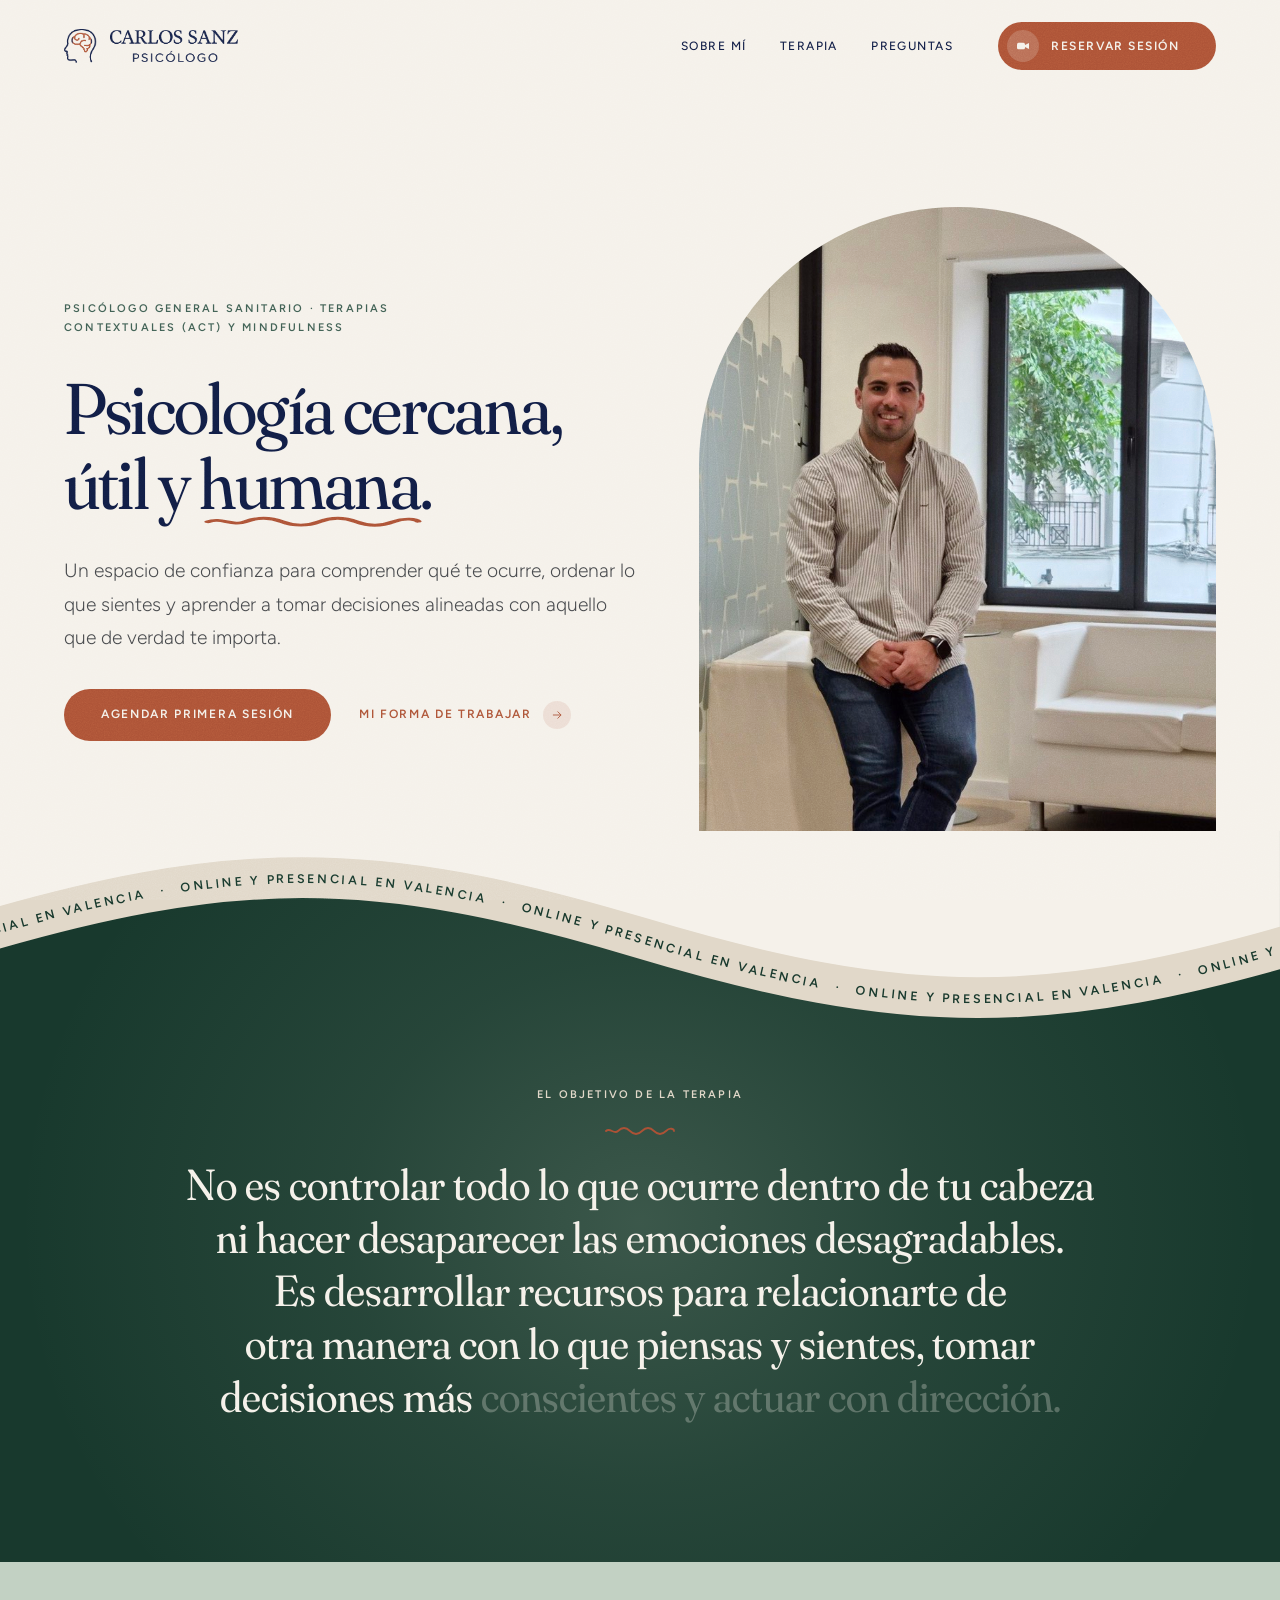
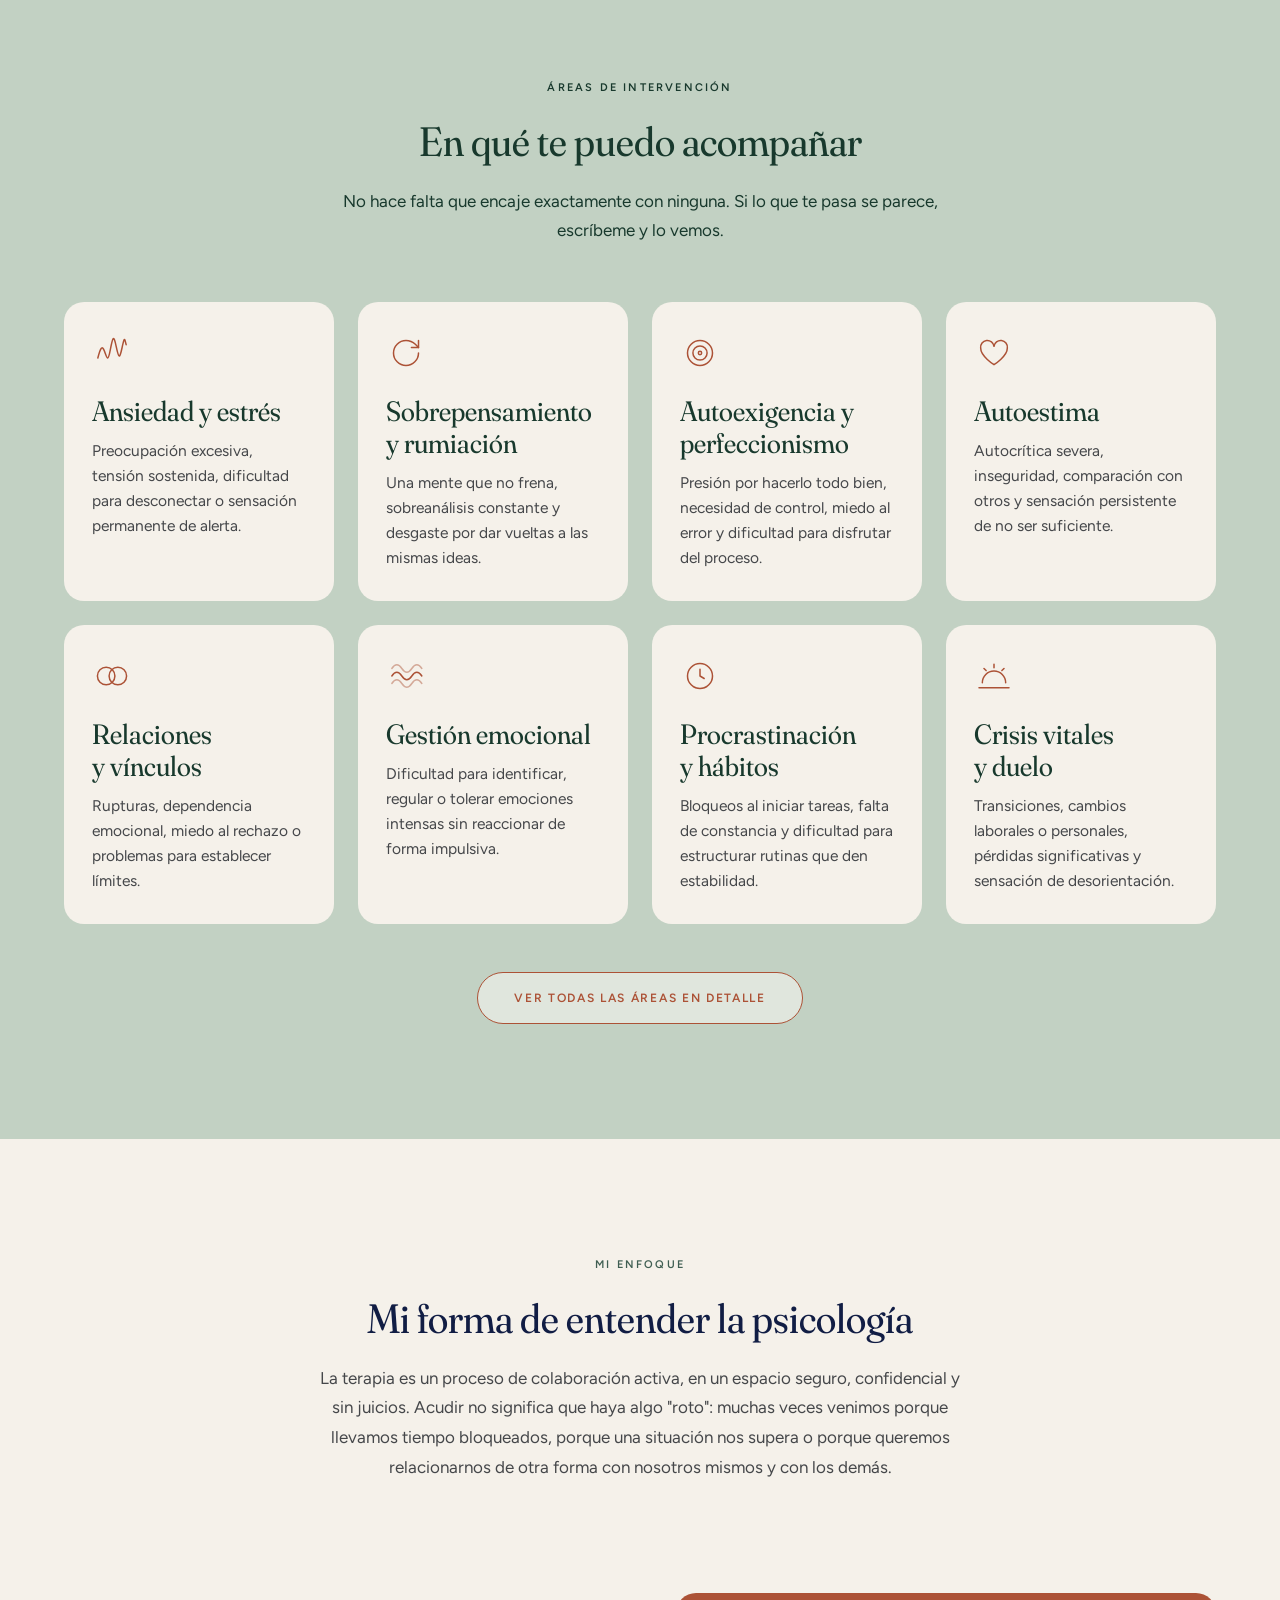
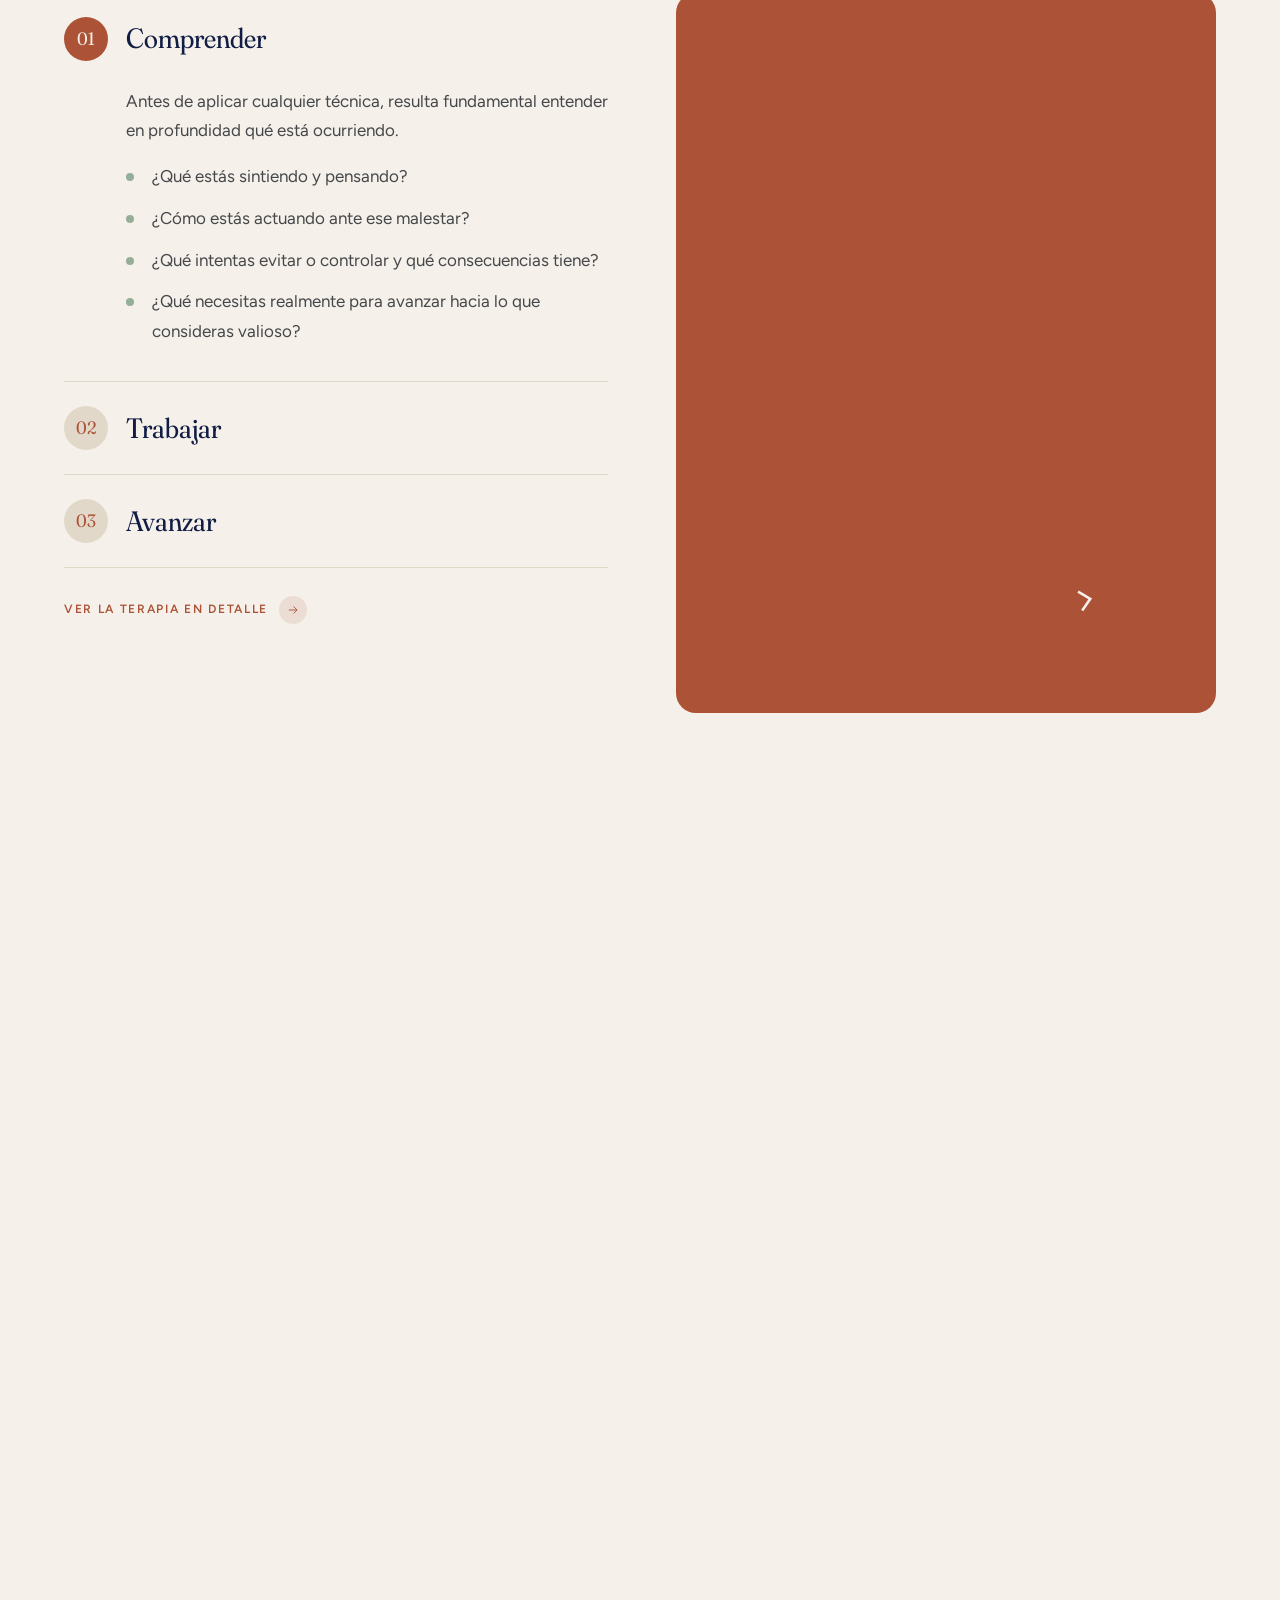
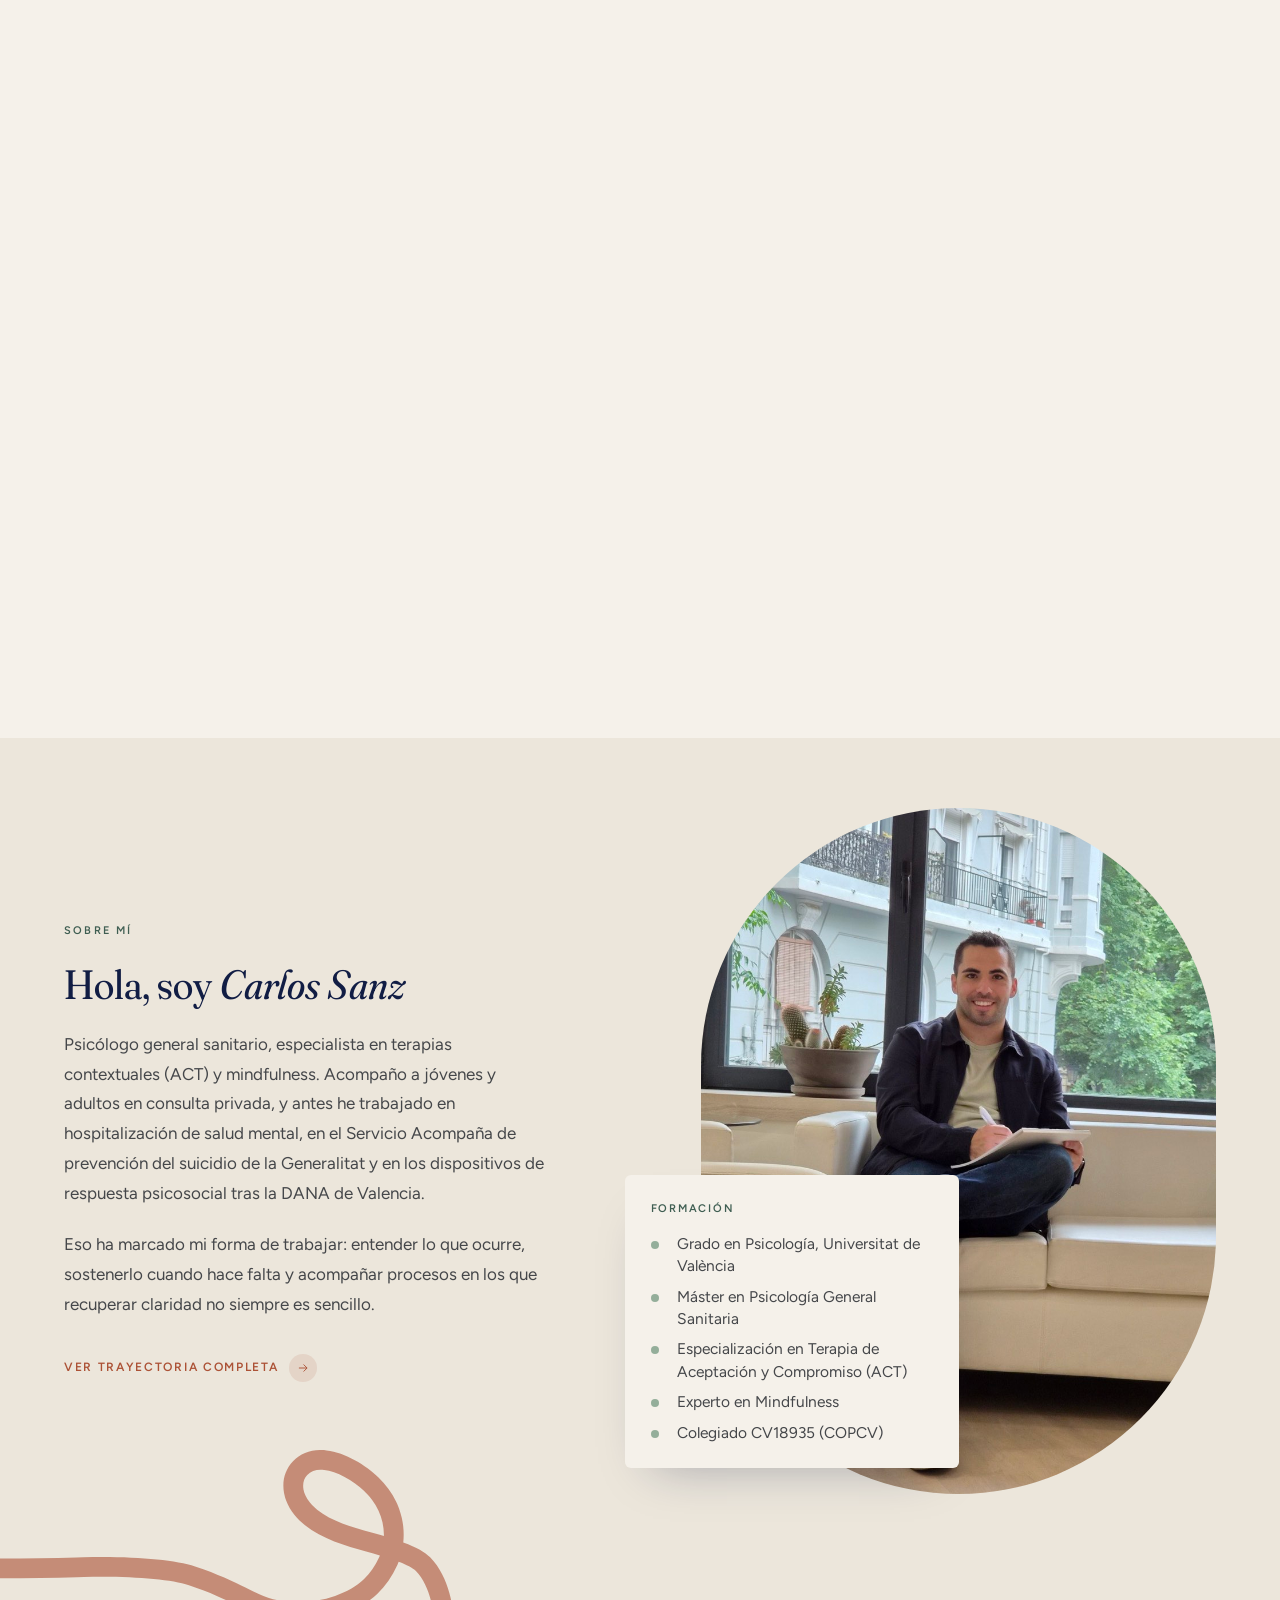
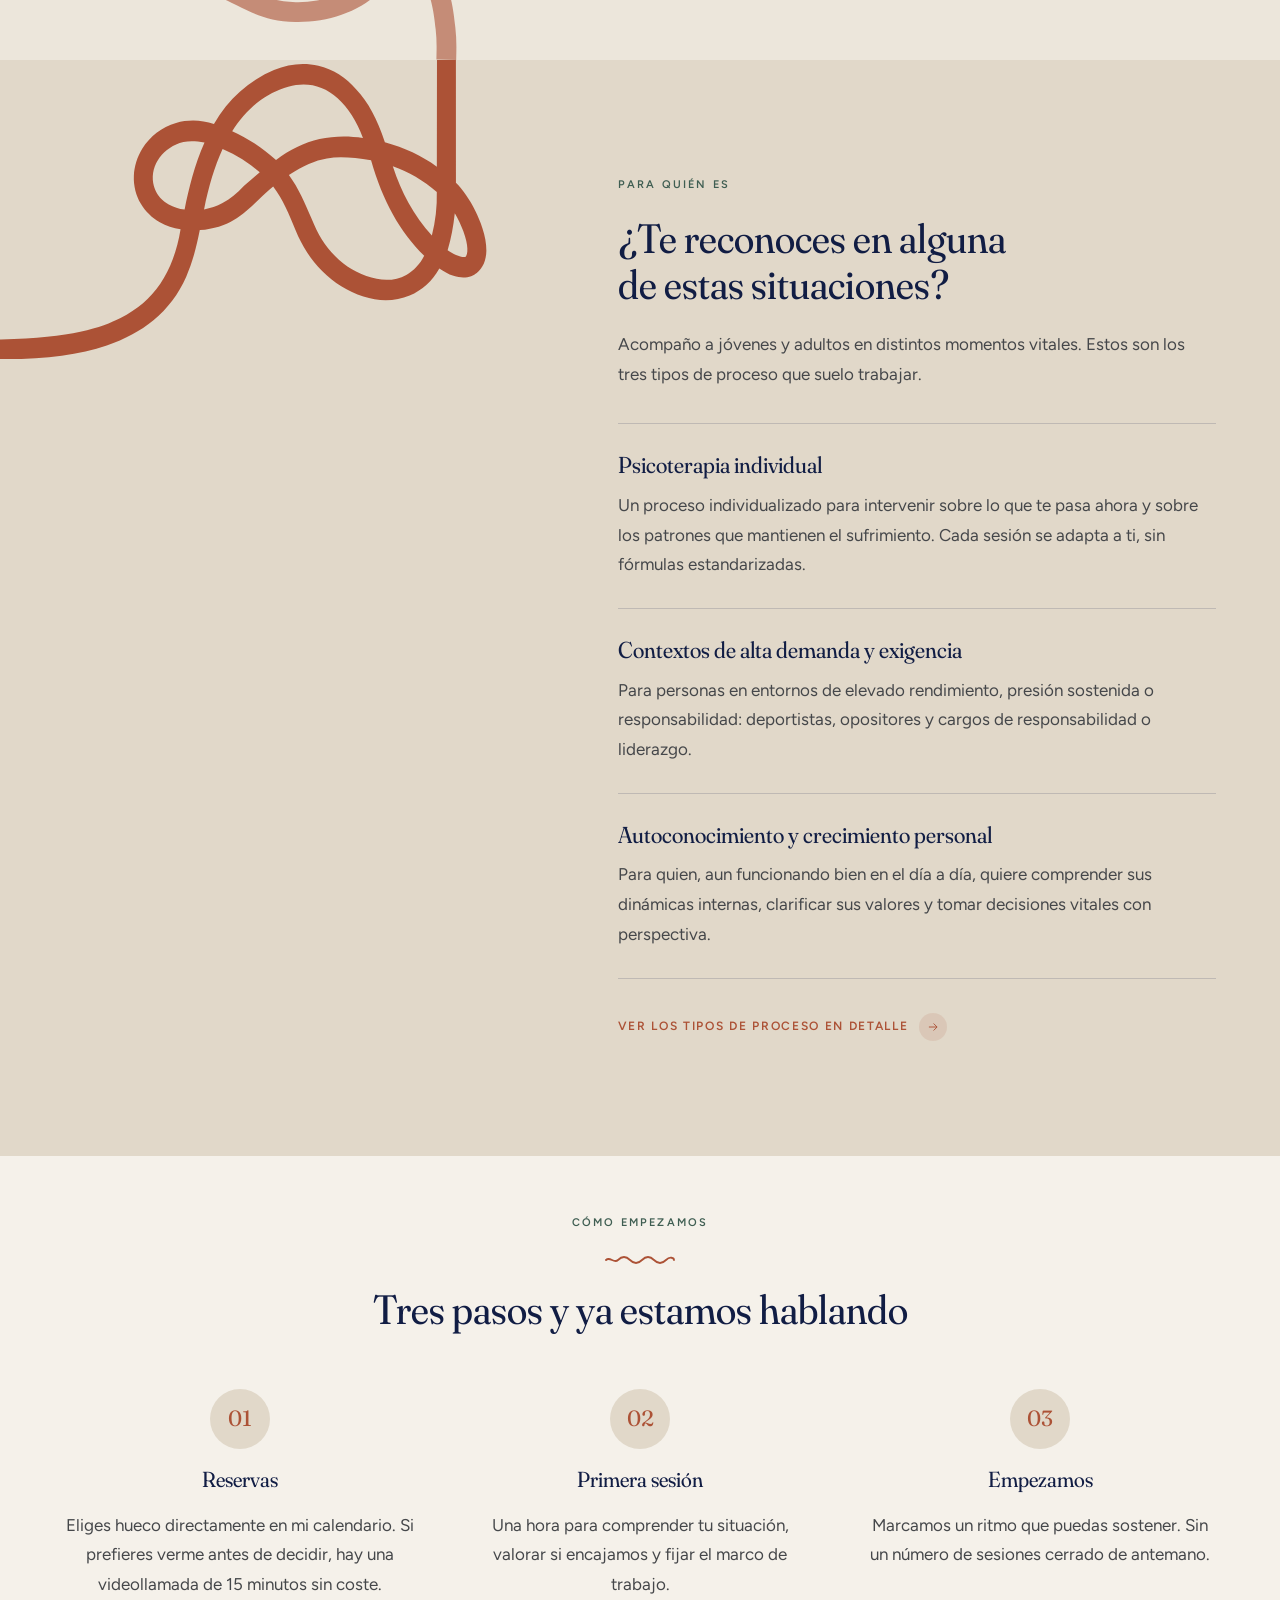
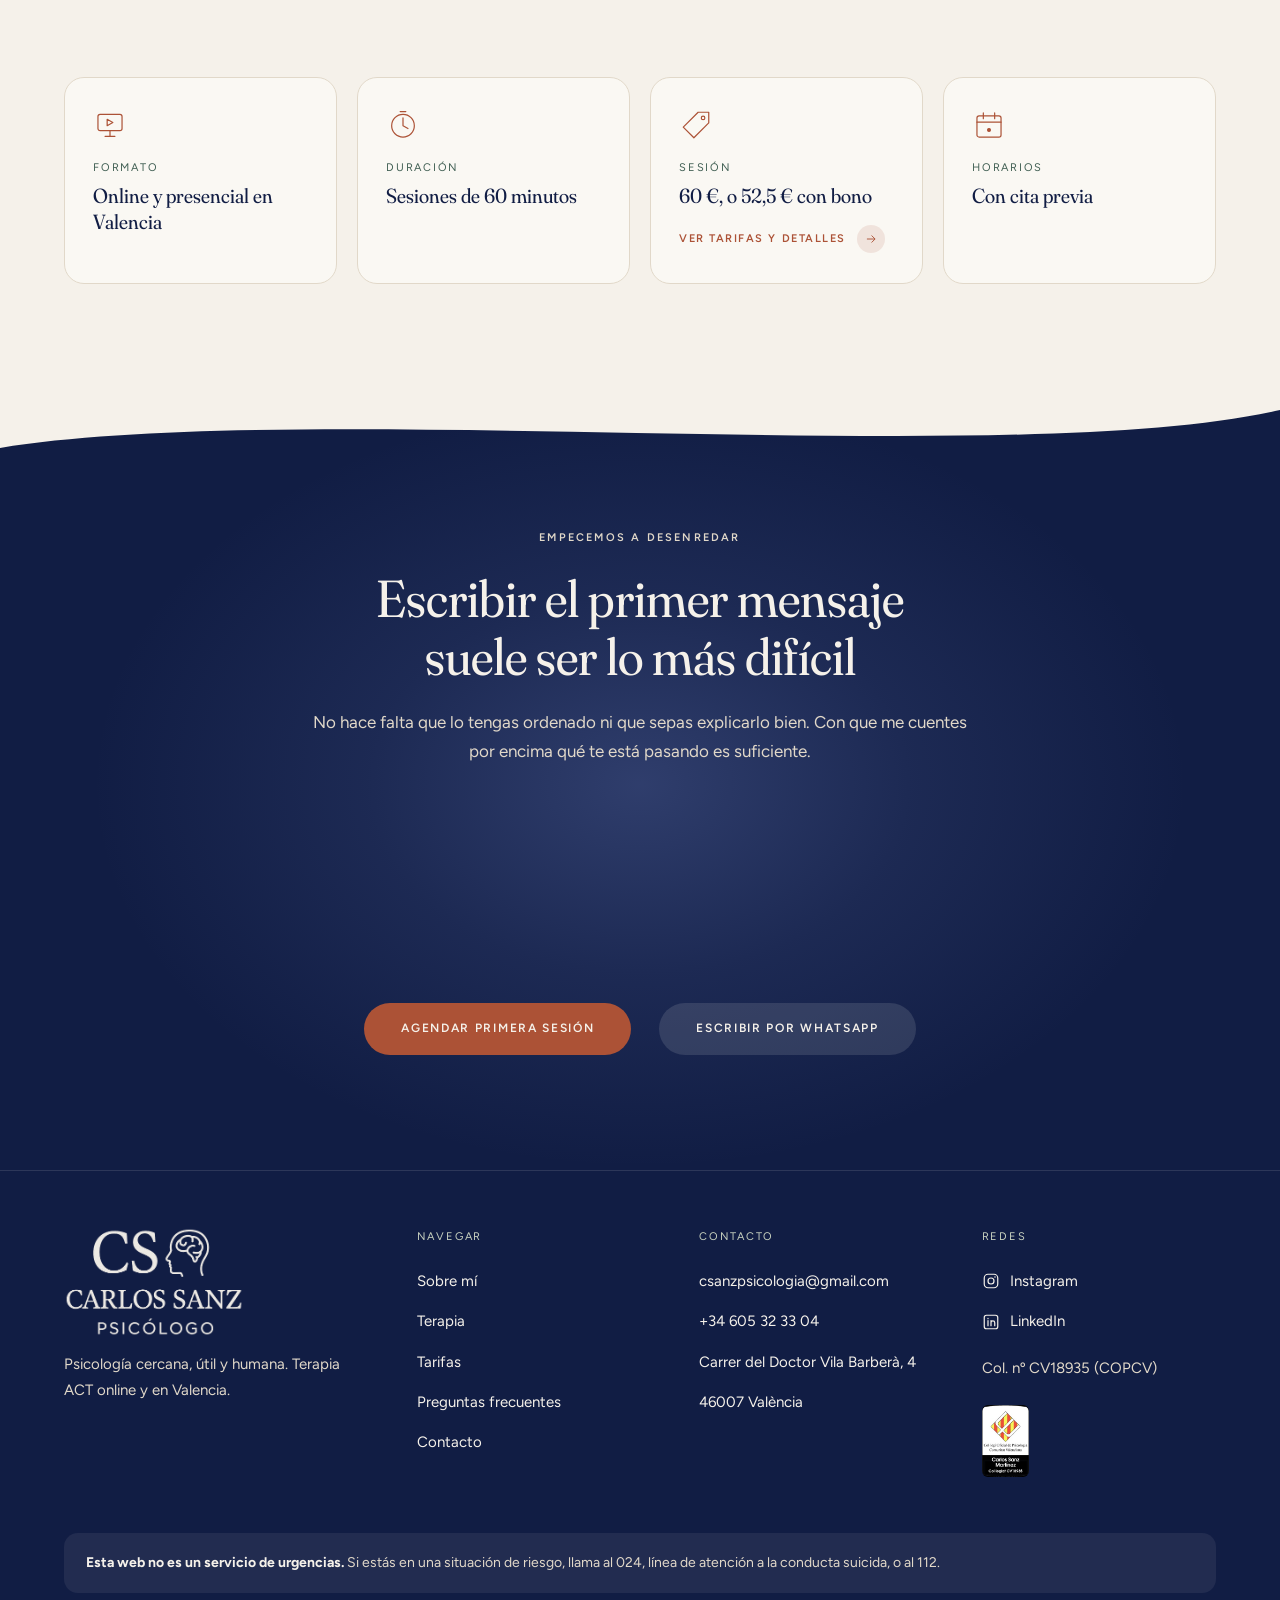
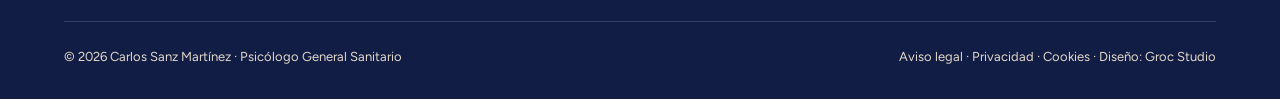
==== commit 7dfa902a: "Revisión final antes de publicar: Sobre mí rediseñado, Contacto con Cal.com, legales, SEO, móvil y o" ====
--- a/index.html
+++ b/index.html
@@ -190,7 +190,7 @@
     <svg class="onda onda--cinta" viewBox="0 0 1440 220" aria-hidden="true">
       <path d="M0,0 H1440 V120 C1180,210 1020,210 720,120 C420,30 260,30 -40,120 L-40,0 Z"/>
     </svg>
-    <div class="contenedor" style="padding-bottom: var(--band)">
+    <div class="contenedor objetivo-cuerpo">
       <div class="centrado" style="max-width: 980px; margin-inline: auto">
         <p class="eyebrow eyebrow--claro">El objetivo de la terapia</p>
         <svg class="ondita" viewBox="0 0 72 10" aria-hidden="true"><path d="M2 5C6 1 10 9 14 5s8-4 12 0 8 4 12 0 8-4 12 0 8 4 12 0 8-2 8 0"/></svg>
@@ -486,8 +486,9 @@
       <div class="pie__col">
         <p class="pie__titulo">Redes</p>
         <a class="pie__red" href="https://www.instagram.com/csanzpsicologia" target="_blank" rel="noopener"><svg viewBox="0 0 24 24" aria-hidden="true"><rect x="3" y="3" width="18" height="18" rx="5"/><circle cx="12" cy="12" r="4"/><circle cx="17.3" cy="6.7" r="1" fill="currentColor" stroke="none"/></svg><span>Instagram</span></a>
-        <a class="pie__red" href="https://www.linkedin.com/in/carlossanzpsicologia" target="_blank" rel="noopener"><svg viewBox="0 0 24 24" aria-hidden="true"><rect x="3" y="3" width="18" height="18" rx="3"/><path d="M8 10v7M8 7v.5M12 17v-4a2.5 2.5 0 0 1 5 0v4M12 10v7"/></svg><span>LinkedIn</span></a>
+        <a class="pie__red" href="https://es.linkedin.com/in/carlos-sanz-martinez-2a784522a" target="_blank" rel="noopener"><svg viewBox="0 0 24 24" aria-hidden="true"><rect x="3" y="3" width="18" height="18" rx="3"/><path d="M8 10v7M8 7v.5M12 17v-4a2.5 2.5 0 0 1 5 0v4M12 10v7"/></svg><span>LinkedIn</span></a>
         <span style="color: var(--arena); margin-top: 6px">Col. nº CV18935 (COPCV)</span>
+        <img class="pie__sello" src="assets/img/sello-copcv.jpg" alt="Sello de colegiado del Col·legi Oficial de Psicologia de la Comunitat Valenciana, CV18935" width="172" height="260" loading="lazy">
       </div>
     </div>
     <p class="pie__urgencias"><strong>Esta web no es un servicio de urgencias.</strong> Si estás en una situación de riesgo, llama al 024, línea de atención a la conducta suicida, o al 112.</p>
@@ -496,11 +497,14 @@
       <span>
         <a href="aviso-legal.html">Aviso legal</a> ·
         <a href="privacidad.html">Privacidad</a> ·
-        <a href="https://groc.studio">Diseño: Groc Studio</a>
+        <a href="cookies.html">Cookies</a> ·
+        <a href="https://groc.studio" target="_blank" rel="noopener">Diseño: Groc Studio</a>
       </span>
     </div>
   </div>
 </footer>
+
+<a class="btn btn--primario cta-flotante" href="contacto.html">Reservar sesión</a>
 
 <script src="assets/js/main.js"></script>
 </body>
--- a/assets/css/styles.css
+++ b/assets/css/styles.css
@@ -30,7 +30,9 @@
   --h2:      clamp(28px, 3.2vw, 42px);
   --h3:      clamp(22px, 2.2vw, 28px);
   --lede:    clamp(17px, 1.5vw, 20px);
-  --body:    17px;
+  --body:    17px;              /* párrafos y listas de lectura */
+  --texto-sm: 15.5px;           /* texto dentro de tarjetas y listas compactas */
+  --dato:    clamp(20px, 1.6vw, 24px); /* cifras y datos destacados en serif */
 
   /* Espacio */
   --gutter: clamp(20px, 5vw, 72px);
@@ -300,14 +302,14 @@
 /* ---------- Datos ---------- */
 .dato { display: flex; flex-direction: column; gap: 10px; }
 .dato dt { font-size: 11px; letter-spacing: 0.16em; text-transform: uppercase; color: var(--abeto-medio); }
-.dato dd { margin: 0; font-family: var(--serif); font-size: clamp(24px, 2.4vw, 34px); line-height: 1.18; }
+.dato dd { margin: 0; font-family: var(--serif); font-size: var(--dato); line-height: 1.18; }
 .dato--tarjeta {
   background: var(--blanco); border: 1px solid var(--arena); border-radius: var(--radio);
   padding: clamp(24px, 2.4vw, 32px) clamp(22px, 2.2vw, 28px); gap: 8px;
 }
 .dato--tarjeta .icono { margin-bottom: 6px; }
 .dato--tarjeta .icono svg { width: 36px; height: 36px; color: var(--terracota); }
-.dato--tarjeta dd { font-size: clamp(22px, 1.9vw, 27px); }
+.dato--tarjeta dd { font-size: var(--dato); }
 
 /* ---------- Chips ---------- */
 .chips { display: flex; flex-wrap: wrap; gap: 10px; }
@@ -323,7 +325,7 @@
 .pasos__hilo path { fill: none; stroke: var(--arena); stroke-width: 7px; stroke-linecap: round; vector-effect: non-scaling-stroke; stroke-dasharray: 1; stroke-dashoffset: 1; transition: stroke-dashoffset .35s ease-out; }
 .paso .ficha { position: relative; z-index: 1; }
 .paso { display: flex; flex-direction: column; align-items: center; text-align: center; gap: 18px; }
-.paso h3 { font-family: var(--sans); font-size: 20px; font-weight: 600; }
+.paso h3 { font-family: var(--serif); font-size: clamp(20px, 1.7vw, 23px); font-weight: 400; line-height: 1.2; }
 .paso p { max-width: 34ch; }
 .pasos-banda .seccion { padding-top: calc(var(--band) * 0.5); }
 .pasos-banda .paso h3 { color: var(--tinta); }
@@ -337,7 +339,7 @@
 }
 .datos-tarjetas li > svg { width: 34px; height: 34px; margin-bottom: 10px; fill: none; stroke: var(--terracota); stroke-width: 1.7; stroke-linecap: round; stroke-linejoin: round; color: var(--terracota); }
 .datos-tarjetas__etiqueta { font-size: 11px; letter-spacing: 0.16em; text-transform: uppercase; color: var(--abeto-medio); }
-.datos-tarjetas__valor { font-family: var(--serif); font-size: clamp(19px, 1.5vw, 22px); line-height: 1.25; color: var(--tinta); font-variation-settings: 'opsz' 96, 'SOFT' 50; }
+.datos-tarjetas__valor { font-family: var(--serif); font-size: var(--dato); line-height: 1.25; color: var(--tinta); font-variation-settings: 'opsz' 96, 'SOFT' 50; }
 .datos-tarjetas__enlace { margin-top: 10px; }
 .datos-tarjetas--tres { grid-template-columns: repeat(3, minmax(0, 1fr)); }
 a.datos-tarjetas__valor:hover { color: var(--terracota); }
@@ -345,7 +347,7 @@
 
 /* ---------- Tarifas ---------- */
 .tarifas { width: 100%; border-collapse: collapse; }
-.tarifas caption { text-align: left; padding-bottom: 14px; color: var(--abeto-medio); font-size: 15px; }
+.tarifas caption { text-align: left; padding-bottom: 14px; color: var(--abeto-medio); font-size: var(--texto-sm); }
 .tarifas th, .tarifas td {
   text-align: left; padding: 18px 20px 18px 0;
   border-bottom: 1px solid var(--arena); vertical-align: baseline;
@@ -438,6 +440,7 @@
 }
 .pie__col { display: flex; flex-direction: column; gap: 14px; font-size: 15px; }
 .pie__red { display: inline-flex; align-items: center; gap: 10px; }
+.pie__sello { height: 72px; width: auto; align-self: flex-start; border-radius: 6px; margin-top: 10px; display: block; }
 .pie__red svg { width: 18px; height: 18px; fill: none; stroke: currentColor; stroke-width: 1.6; stroke-linecap: round; stroke-linejoin: round; flex-shrink: 0; }
 .pie__marca img { width: 180px; }
 .pie__legal {
@@ -452,8 +455,13 @@
 .pie__urgencias strong { color: var(--crema); }
 
 /* ---------- Páginas legales ---------- */
-.legal { max-width: 760px; }
-.legal h2 { font-size: clamp(24px, 2.4vw, 30px); margin-top: 44px; }
+/* Páginas legales: mismo ancho que el resto de la web y menos aire entre cada título y su texto */
+.legal { max-width: none; gap: 14px; }
+.legal p, .legal .lede { max-width: none; }
+.legal li { max-width: none; }
+.legal h1 { font-size: clamp(36px, 5.2vw, 64px); margin-top: 6px; }
+.legal .lede { margin-bottom: 10px; }
+.legal h2 { font-size: clamp(24px, 2.4vw, 30px); margin-top: 30px; margin-bottom: 2px; }
 .legal p, .legal li { color: var(--texto); }
 .pendiente {
   background: var(--arena); border-radius: 12px; padding: 4px 10px;
@@ -489,8 +497,8 @@
 }
 
 @media (max-width: 760px) {
-  /* Cabecera en móvil: logo centrado y el botón del menú fijo a la derecha */
-  .cabecera { justify-content: center; position: relative; padding-left: 10px; }
+  /* Cabecera en móvil: logo a la izquierda y el botón del menú fijo a la derecha */
+  .cabecera { justify-content: flex-start; position: relative; padding-left: 10px; }
   .menu__toggle { position: absolute; right: 10px; top: 50%; transform: translateY(-50%); }
   /* Nudo del cierre: a triple tamaño para que se aprecie el trazo; las colas horizontales quedan recortadas por la banda */
   .nudo { width: 300%; margin-left: -100%; }
@@ -508,9 +516,9 @@
   /* Pasos en móvil: línea de tiempo vertical a la izquierda, número y título en la misma fila.
      La línea se va trazando con el scroll (--progreso lo pone el JS) y las fichas se encienden al pasar */
   .pasos { grid-template-columns: 1fr; gap: 32px; padding-left: 0; }
-  .pasos::before, .pasos::after { content: ""; position: absolute; left: 22px; top: 23px; width: 2px; border-radius: 2px; pointer-events: none; }
-  .pasos::before { bottom: 23px; background: var(--arena); }
-  .pasos::after { height: calc((100% - 46px) * var(--progreso, 0)); background: var(--terracota); transition: height .3s ease-out; }
+  .pasos::before, .pasos::after { content: ""; position: absolute; left: 22px; top: var(--linea-inicio, 23px); width: 2px; border-radius: 2px; pointer-events: none; }
+  .pasos::before { height: var(--linea-alto, calc(100% - 46px)); background: var(--arena); }
+  .pasos::after { height: calc(var(--linea-alto, calc(100% - 46px)) * var(--progreso, 0)); background: var(--terracota); transition: height .3s ease-out; }
   .paso { display: grid; grid-template-columns: 46px 1fr; column-gap: 16px; row-gap: 8px; align-items: center; text-align: left; }
   .paso .ficha { grid-row: 1 / span 2; align-self: start; width: 46px; height: 46px; font-size: 18px; transition: background .4s ease, color .4s ease; }
   .paso h3 { grid-column: 2; align-self: end; }
@@ -543,13 +551,13 @@
 
 /* Qué encontrarás en consulta */
 .espacio { display: flex; flex-direction: column; gap: 16px; padding-top: 8px; border-top: 1px solid var(--arena); padding-top: 26px; }
-.espacio h3 { font-size: clamp(22px, 2vw, 27px); }
-.espacio p { color: var(--texto); font-size: 16px; }
+.espacio h3 { font-size: var(--h3); }
+.espacio p { color: var(--texto); font-size: var(--texto-sm); }
 
 /* Áreas: tarjeta más compacta para rejilla de 4 */
 .tarjeta--compacta { padding: clamp(24px, 2.4vw, 32px) clamp(22px, 2.2vw, 28px); gap: 12px; }
-.tarjeta--compacta h3 { font-size: clamp(21px, 1.8vw, 25px); }
-.tarjeta--compacta p { font-size: 15px; line-height: 1.6; }
+.tarjeta--compacta h3 { font-size: var(--h3); }
+.tarjeta--compacta p { font-size: var(--texto-sm); line-height: 1.6; }
 
 /* Nombre destacado en el titular de Sobre mí */
 .nombre { font-style: italic; font-weight: 400; }
@@ -573,7 +581,7 @@
   .sobre__credenciales { opacity: 1; transform: none; transition: none; }
 }
 .sobre__credenciales .lista { gap: 8px; }
-.sobre__credenciales .lista li { font-size: 14px; line-height: 1.45; }
+.sobre__credenciales .lista li { font-size: var(--texto-sm); line-height: 1.45; }
 .sobre__credenciales .lista li::before { top: 8px; }
 
 /* Iconos de línea en las tarjetas de áreas */
@@ -583,7 +591,7 @@
 /* Credenciales en el resumen de Sobre mí */
 .credenciales { border-top: 1px solid rgba(17, 29, 68, 0.14); padding-top: 22px; }
 .credenciales__titulo { font-size: 11px; letter-spacing: 0.16em; text-transform: uppercase; color: var(--abeto-medio); margin-bottom: 14px; font-weight: 600; }
-.credenciales .lista li { color: var(--tinta); font-size: 16px; }
+.credenciales .lista li { color: var(--tinta); font-size: var(--texto-sm); }
 
 /* Enfoque: acordeón que se abre y cierra con el scroll, con imagen fija a la derecha */
 .enfoque-scroll { height: 260vh; position: relative; }
@@ -597,7 +605,7 @@
 .enfoque__titulo { margin: 0; }
 .enfoque__titulo button {
   all: unset; cursor: pointer; display: flex; align-items: center; gap: 18px; width: 100%;
-  padding-block: 24px; font-family: var(--serif); font-size: clamp(26px, 2.6vw, 34px); line-height: 1.1;
+  padding-block: 24px; font-family: var(--serif); font-size: var(--h3); line-height: 1.1;
   color: var(--tinta); opacity: 0.4; transition: opacity .35s ease;
 }
 .enfoque__titulo button:focus-visible { outline: 3px solid var(--terracota); outline-offset: 4px; border-radius: 4px; }
@@ -617,7 +625,7 @@
 .enfoque__interior > p, .enfoque__interior > ul, .enfoque__interior > ol { margin-left: 62px; }
 .enfoque__interior .fases li { padding-left: 24px; }
 .enfoque__interior .fases li::before { content: ""; width: 8px; height: 8px; border-radius: 999px; background: var(--terracota); top: 18px; }
-.enfoque__interior p, .enfoque__interior li { font-size: 16px; }
+.enfoque__interior p, .enfoque__interior li { font-size: var(--body); }
 .enfoque__interior .fases li, .enfoque__interior .fases li:last-child { padding-block: 8px; border: 0; }
 .enfoque__mas { align-self: flex-start; margin-top: 28px; }
 .enfoque__lienzo {
@@ -720,7 +728,7 @@
   margin-top: calc(48px - 19.31vw);
 }
 /* El párrafo arranca por debajo de la bajada del trazo (unos 5.5vw bajo la línea) y no llega al nudo */
-.terapia-hero__intro { position: relative; z-index: 1; max-width: min(480px, 38vw); font-size: 17px; line-height: 1.7; margin-top: calc(28px - 13.6vw); }
+.terapia-hero__intro { position: relative; z-index: 1; max-width: min(480px, 38vw); line-height: 1.7; margin-top: calc(28px - 13.6vw); }
 .terapia-hero__trazo {
   fill: none; stroke: url(#nudo-degradado); stroke-width: 32; stroke-linecap: square; stroke-linejoin: round;
   stroke-dasharray: 1; stroke-dashoffset: 1; opacity: 1;
@@ -731,17 +739,17 @@
 @media (prefers-reduced-motion: reduce) { .terapia-hero__trazo { animation: none; stroke-dashoffset: 0; opacity: 1; } }
 .tarjeta--preguntas { margin-top: 24px; background: var(--terracota); color: var(--crema); }
 .tarjeta--preguntas .eyebrow { color: rgba(250, 248, 243, 0.78); }
-.tarjeta--preguntas .lista li { color: var(--crema); font-size: 18px; }
+.tarjeta--preguntas .lista li { color: var(--crema); font-size: var(--body); }
 .tarjeta--preguntas .lista li::before { background: var(--crema); opacity: 0.8; }
 .lista--dos { display: grid; grid-template-columns: 1fr 1fr; gap: 12px 40px; }
 .espacios .espacio { border-top: 0; padding-top: 0; }
 .espacios .ficha { margin-bottom: 4px; }
 .areas .area { background: var(--blanco); border: 1px solid var(--arena); border-radius: var(--radio); padding: clamp(24px, 2.4vw, 32px); display: grid; grid-template-columns: 40px 1fr; gap: 20px; align-items: start; }
 .area .icono { margin: 0; }
-.area h3 { font-size: clamp(21px, 1.8vw, 25px); margin-bottom: 8px; }
-.area p { color: var(--texto); font-size: 15.5px; line-height: 1.65; }
+.area h3 { font-size: var(--h3); margin-bottom: 8px; }
+.area p { color: var(--texto); font-size: var(--texto-sm); line-height: 1.65; }
 .pasos--cuatro { grid-template-columns: repeat(4, minmax(0, 1fr)); }
-.pasos--cuatro .paso h3 { font-size: 18px; }
+
 .modalidades { grid-template-columns: 1fr; }
 .modalidades .tarjeta { background: var(--blanco); border: 1px solid var(--arena); }
 .tarifas-rejilla { align-items: stretch; }
@@ -752,9 +760,9 @@
 }
 .tarifa__nombre { font-size: 12px; letter-spacing: 0.16em; text-transform: uppercase; color: var(--abeto-medio); }
 .tarifa__precio { font-family: var(--serif); font-size: clamp(40px, 4.2vw, 58px); line-height: 1; color: var(--tinta); font-variation-settings: 'opsz' 96, 'SOFT' 50; margin-top: 6px; }
-.tarifa__detalle { color: var(--texto); font-size: 15px; padding-bottom: 14px; border-bottom: 1px solid var(--arena); }
+.tarifa__detalle { color: var(--texto); font-size: var(--texto-sm); padding-bottom: 14px; border-bottom: 1px solid var(--arena); }
 .tarifa .lista { margin-top: 6px; gap: 10px; flex: 1; }
-.tarifa .lista li { font-size: 15px; }
+.tarifa .lista li { font-size: var(--texto-sm); }
 .tarifa .btn { margin-top: 18px; align-self: flex-start; }
 .tarifa--destacada { background: var(--tinta); border-color: var(--tinta); color: var(--crema); }
 .tarifa--destacada .tarifa__nombre { color: var(--terracota-clara); }
@@ -768,9 +776,12 @@
   .terapia-hero { padding-bottom: 24px; overflow-x: clip; }
   .terapia-hero__titulo { max-width: 5ch; font-size: clamp(34px, 10.5vw, 44px); }
   .terapia-hero__nudo { left: auto; transform: none; width: 120vw; margin-left: calc(-8vw - 50px); margin-top: calc(10px - 23vw); }
-  .terapia-hero__intro { margin-top: 12px; max-width: none; }
+  .terapia-hero__intro { margin-top: 12px; max-width: 60%; }
   .lista--dos { grid-template-columns: 1fr; }
-  .areas .area { grid-template-columns: 32px 1fr; gap: 16px; }
+  /* Iconos de las áreas más pequeños y pegados al borde izquierdo de la tarjeta */
+  .areas .area { grid-template-columns: 28px 1fr; gap: 14px; }
+  .area .icono { margin-left: -6px; }
+  .area .icono svg { width: 30px; height: 30px; }
   .pasos--cuatro { grid-template-columns: 1fr; }
   .tarifas-rejilla { grid-template-columns: 1fr; }
 }
@@ -793,7 +804,7 @@
 .carta__cuerpo .eyebrow { margin-top: 6px; }
 .carta__texto { color: var(--texto); max-width: 60ch; }
 .carta__lista { gap: 10px 28px; }
-.carta__lista li { font-size: 15px; white-space: nowrap; }
+.carta__lista li { font-size: var(--texto-sm); white-space: nowrap; }
 .etiquetas { list-style: none; margin: 4px 0 6px; padding: 0; display: flex; flex-wrap: wrap; gap: 8px; }
 .etiquetas li { background: var(--tinta); color: var(--crema); font-size: 12.5px; font-weight: 600; letter-spacing: 0.06em; text-transform: uppercase; padding: 8px 14px; border-radius: 999px; }
 .carta .btn { align-self: flex-start; margin-top: 14px; }
@@ -801,7 +812,12 @@
   /* Etiquetas de perfiles más pequeñas para que ninguna se parta en dos líneas */
   .etiquetas { gap: 6px; }
   .etiquetas li { font-size: 10.5px; letter-spacing: 0.04em; padding: 7px 11px; white-space: nowrap; }
-  .carta { position: static; grid-template-columns: 1fr; min-height: 0; }
+  /* En móvil también se apilan. El JS calcula --top-movil: si la tarjeta es más alta que la pantalla,
+     se fija cuando su borde inferior llega abajo, para que siempre se pueda leer entera */
+  .carta { position: sticky; top: var(--top-movil, 84px); grid-template-columns: 1fr; min-height: 0; }
+  /* Hueco grande entre tarjetas: así cada una se queda fija un buen tramo de scroll antes de que la siguiente la tape */
+  .apilado { gap: 85vh; padding-bottom: 24px; }
+  .carta__cuerpo { padding-bottom: 40px; }
   .carta__foto { aspect-ratio: 4 / 3; }
   .carta__lista { grid-template-columns: 1fr; }
   .carta__lista li { white-space: normal; }
@@ -832,13 +848,13 @@
 .sobre-hero__texto { max-width: 820px; }
 .sobre-hero__titulo { font-size: var(--h1); }
 /* Foto panorámica: rectángulo con esquinas suaves, distinta del óvalo de la home */
-.foto-panoramica { overflow: hidden; border-radius: var(--radio); aspect-ratio: 21 / 9; margin-top: clamp(32px, 4vw, 56px); }
-.foto-panoramica img { width: 100%; height: 100%; object-fit: cover; object-position: 62% 38%; }
+.foto-panoramica { overflow: hidden; border-radius: var(--radio); aspect-ratio: 1.935 / 1; margin-top: clamp(32px, 4vw, 56px); }
+.foto-panoramica img { width: 100%; height: 100%; object-fit: cover; object-position: 50% 50%; }
 .sobre-intro { display: grid; grid-template-columns: 1.25fr 0.75fr; gap: clamp(32px, 6vw, 96px); align-items: start; margin-top: clamp(36px, 4.5vw, 64px); }
 .sobre-intro .pila { gap: 18px; }
 .sobre-intro .enlace-flecha { margin-top: 8px; }
 .sobre-datos { margin: 0; display: grid; gap: 22px; padding-left: clamp(24px, 3vw, 40px); border-left: 1px solid rgba(17, 29, 68, 0.16); }
-.sobre-datos .dato dd { font-size: clamp(21px, 1.8vw, 26px); }
+.sobre-datos .dato dd { font-size: var(--dato); }
 
 /* Trayectoria: bloque de scroll. El lado izquierdo se queda fijo, cada hito ocupa media pantalla,
    el hilo recorre todo el bloque de arriba abajo y el hito activo se enciende al pasar por el centro */
@@ -882,11 +898,13 @@
 
 /* Formación */
 .tarjeta--borde { background: var(--blanco); border: 1px solid var(--arena); }
-.tarjeta--borde .lista { gap: 12px; }
+.tarjeta--borde .lista { gap: 10px; }
+.tarjeta--borde .lista li { font-size: var(--texto-sm); line-height: 1.6; }
+.tarjeta--borde .lista li::before { top: 9px; }
 /* Colegiación: banda arena a todo el ancho, más ligera que las tarjetas de formación */
 .colegiado {
   display: flex; align-items: center; gap: 16px; margin-top: 24px; color: var(--tinta); max-width: none; width: 100%;
-  background: var(--arena); border-radius: 14px; padding: 16px 22px; font-size: 15.5px;
+  background: var(--arena); border-radius: 14px; padding: 16px 22px; font-size: var(--texto-sm);
 }
 .colegiado__sello { flex-shrink: 0; width: 36px; height: 36px; border-radius: 999px; background: var(--crema); display: grid; place-items: center; }
 .colegiado__sello svg { width: 19px; height: 19px; fill: none; stroke: var(--terracota); stroke-width: 1.6; stroke-linecap: round; stroke-linejoin: round; }
@@ -906,9 +924,15 @@
   .hito:last-child { padding-bottom: 0; }
 }
 @media (max-width: 760px) {
-  .sobre-hero__garabato { display: none; }
+  /* En móvil el garabato va justo después de la foto en el flujo: pequeño, pegado a la derecha y subido con margen
+     negativo para que su borde inferior quede 38 px por debajo del de la imagen, sin añadir altura al bloque */
+  .sobre-hero__garabato {
+    position: relative; display: block; top: auto; right: auto; z-index: 1;
+    width: 30vw; --garabato-alto: calc(30vw * 703 / 571);
+    margin: calc(-1 * var(--garabato-alto) + 38px) -12px -38px auto;
+  }
   .foto-panoramica { aspect-ratio: 4 / 3; }
-  .foto-panoramica img { object-position: 68% 40%; }
+  .foto-panoramica img { object-position: 62% 50%; }
   .sobre-datos { grid-template-columns: 1fr; gap: 18px; }
   .colegiado { align-items: flex-start; }
 }
@@ -928,6 +952,54 @@
 .contacto-cabecera > section:first-of-type { padding-bottom: clamp(28px, 3.5vw, 48px); }
 .reserva__opcion { position: relative; }
 @media (max-width: 760px) {
-  .contacto-cabecera__garabato { width: 200%; top: auto; bottom: 40px; }
+  /* En móvil el garabato crece más allá del ancho de pantalla y se queda tras el titular y las primeras tarjetas */
+  .contacto-cabecera__garabato { width: 190vw; max-width: none; top: 120px; }
   .contacto-cabecera .reserva { margin-top: 24px; }
 }
+
+/* Hero de Terapia en teléfono: párrafo a todo el ancho, un punto más pequeño y más pegado al nudo */
+@media (max-width: 700px) {
+  .terapia-hero__intro { max-width: none; line-height: 1.65; margin-top: 16px; }
+  /* El nudo baja 10px respecto al título; la segunda frase del párrafo solo se muestra en escritorio */
+  .terapia-hero__nudo { margin-top: calc(20px - 23vw); margin-bottom: 0; }
+  .terapia-hero__intro .solo-escritorio { display: none; }
+}
+
+/* Bloque "El objetivo de la terapia": más verde por debajo de la cita */
+.objetivo-cuerpo { padding-bottom: calc(var(--band) + 24px); }
+@media (max-width: 760px) { .objetivo-cuerpo { padding-bottom: calc(var(--band) + 40px); } }
+
+/* =========================================================
+   Pulido final: aparición al hacer scroll, FAQ animado, hover en tarjetas y CTA flotante en móvil
+   ========================================================= */
+
+/* 1. Aparición suave de bloques (la clase .revela la pone el JS; .visible al entrar en pantalla) */
+.revela { opacity: 0; transform: translateY(14px); transition: opacity .65s ease, transform .65s cubic-bezier(.22,.61,.36,1); }
+.revela.visible { opacity: 1; transform: none; }
+.revela[data-retardo="1"] { transition-delay: .08s; }
+.revela[data-retardo="2"] { transition-delay: .16s; }
+.revela[data-retardo="3"] { transition-delay: .24s; }
+@media (prefers-reduced-motion: reduce) { .revela { opacity: 1; transform: none; transition: none; } }
+
+/* 2. FAQ: el contenido se despliega con altura animada (el JS envuelve el contenido en .faq__cuerpo) */
+.faq__cuerpo { overflow: hidden; }
+.faq details > .faq__cuerpo > p { padding-bottom: 24px; color: var(--texto); }
+
+/* 3. Hover en tarjetas, solo con ratón */
+@media (hover: hover) {
+  .area, .tarjeta--borde, .tarjeta--compacta, .tarifa, .datos-tarjetas li, .reserva__opcion, .tarjeta--preguntas {
+    transition: transform .3s cubic-bezier(.22,.61,.36,1), box-shadow .3s ease;
+  }
+  .area:hover, .tarjeta--borde:hover, .tarjeta--compacta:hover, .tarifa:hover, .datos-tarjetas li:hover, .reserva__opcion:hover, .tarjeta--preguntas:hover {
+    transform: translateY(-4px); box-shadow: 0 22px 44px -26px rgba(17, 29, 68, 0.35);
+  }
+}
+
+/* 4. Botón flotante de reserva en móvil: aparece al pasar el hero y se esconde en el cierre y en bloques con su propio elemento fijo */
+.cta-flotante {
+  display: none; position: fixed; left: 50%; bottom: 16px; z-index: 60; transform: translate(-50%, 24px);
+  opacity: 0; pointer-events: none; transition: opacity .3s ease, transform .3s ease;
+  box-shadow: 0 16px 36px -14px rgba(17, 29, 68, 0.45);
+}
+.cta-flotante.visible { opacity: 1; transform: translate(-50%, 0); pointer-events: auto; }
+@media (max-width: 760px) { .cta-flotante { display: inline-flex; width: auto; padding-inline: 28px; white-space: nowrap; } }
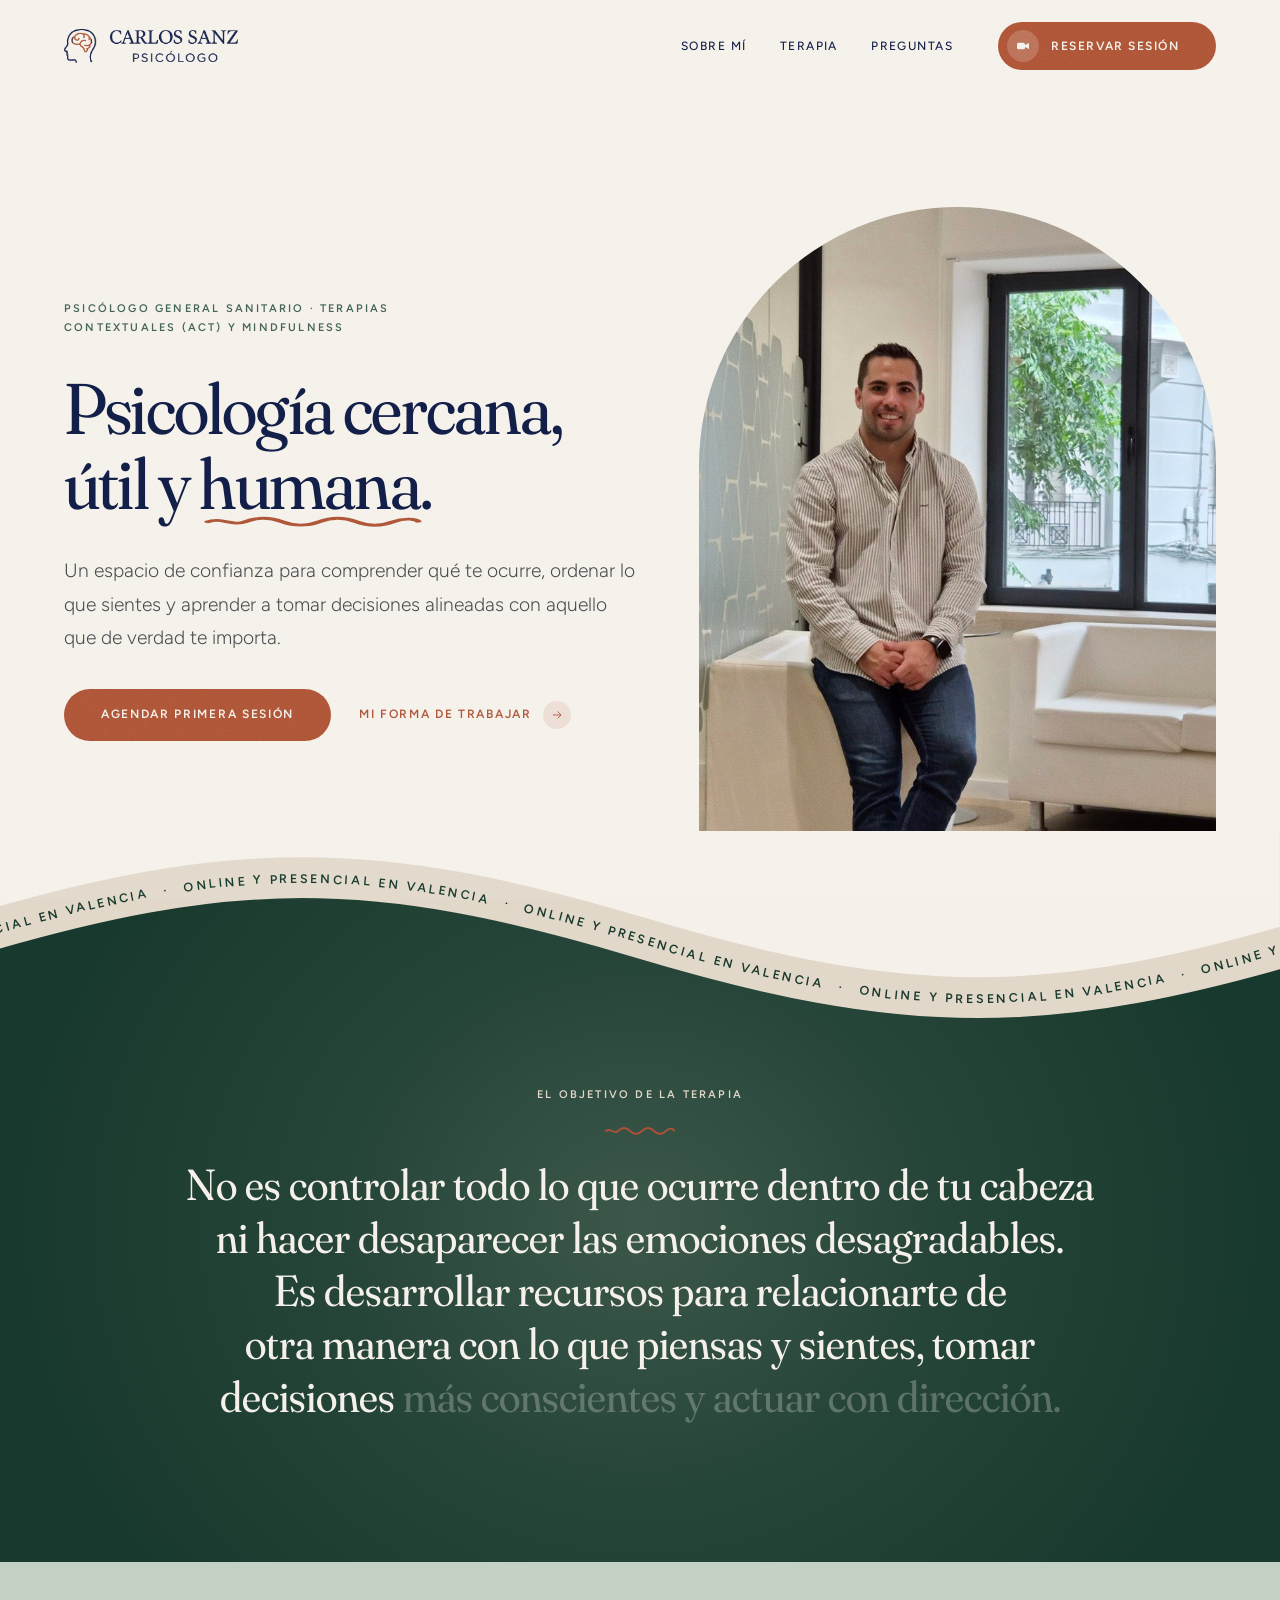
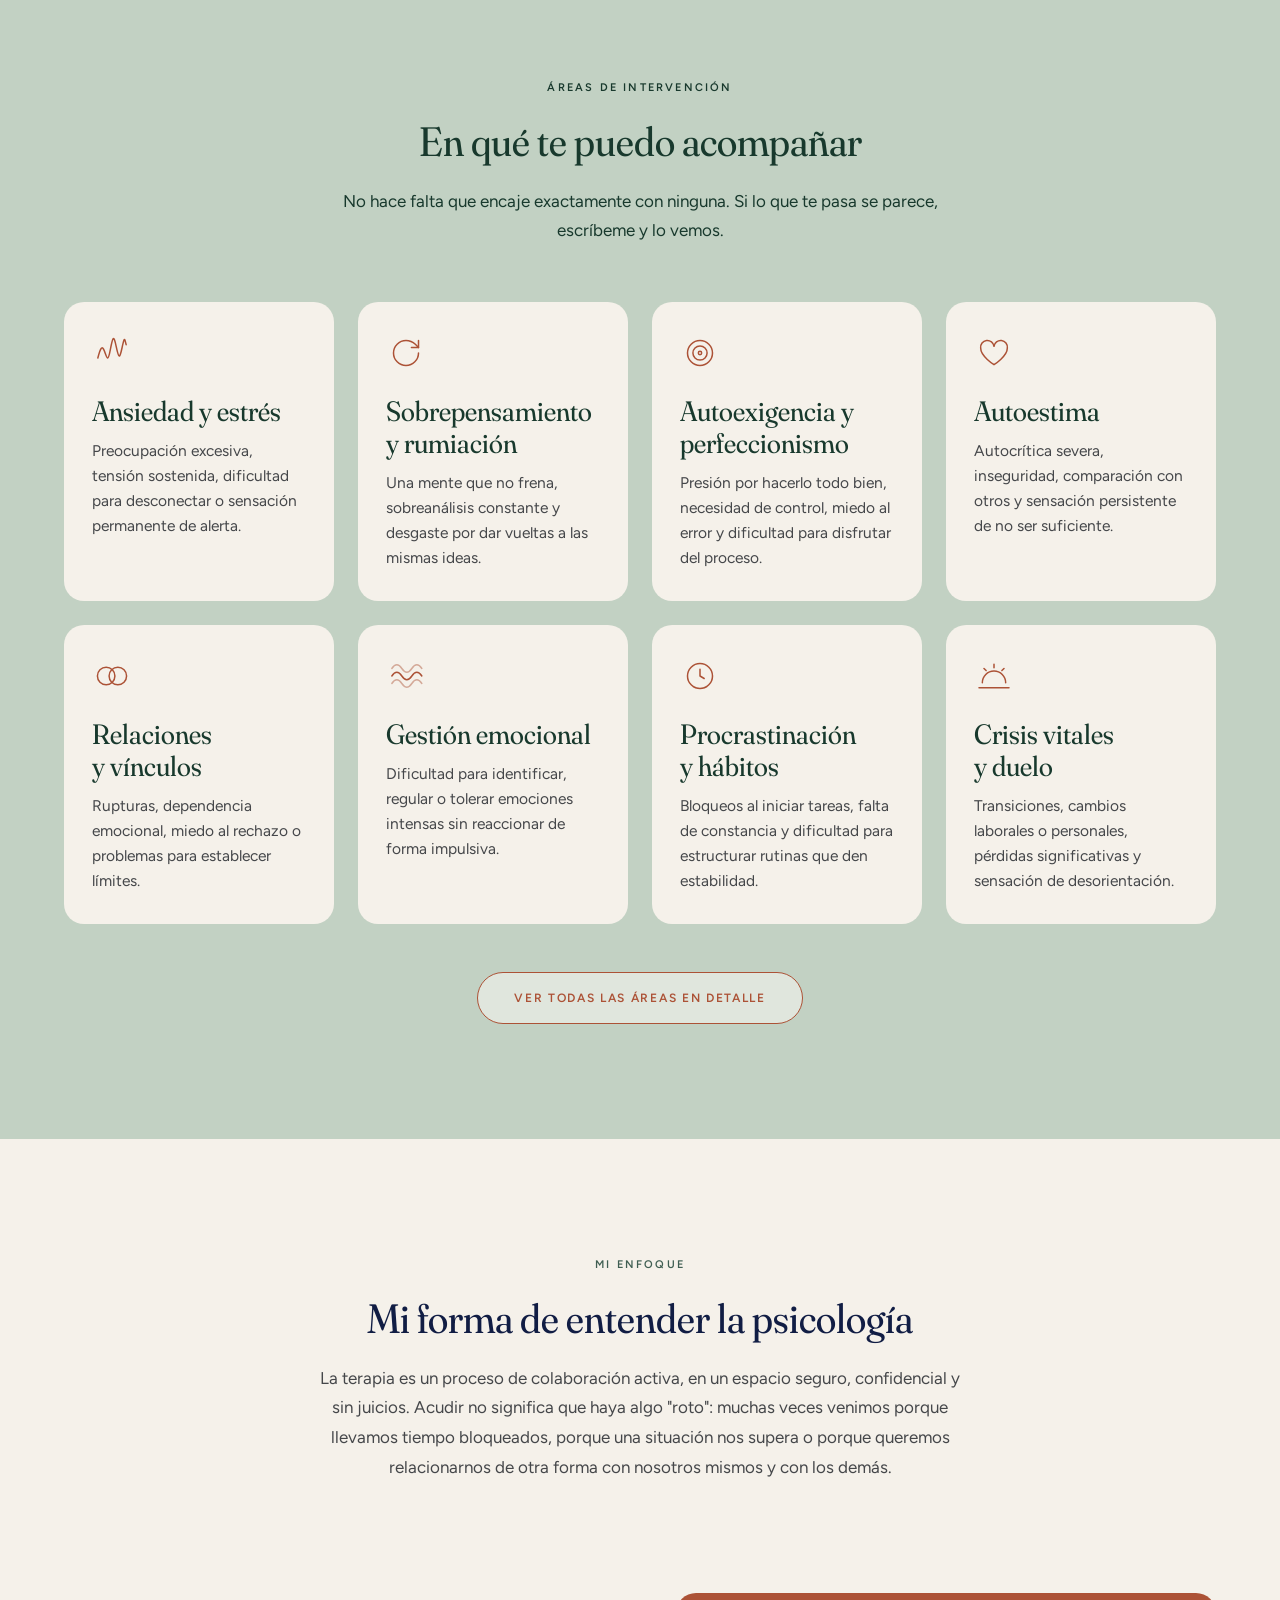
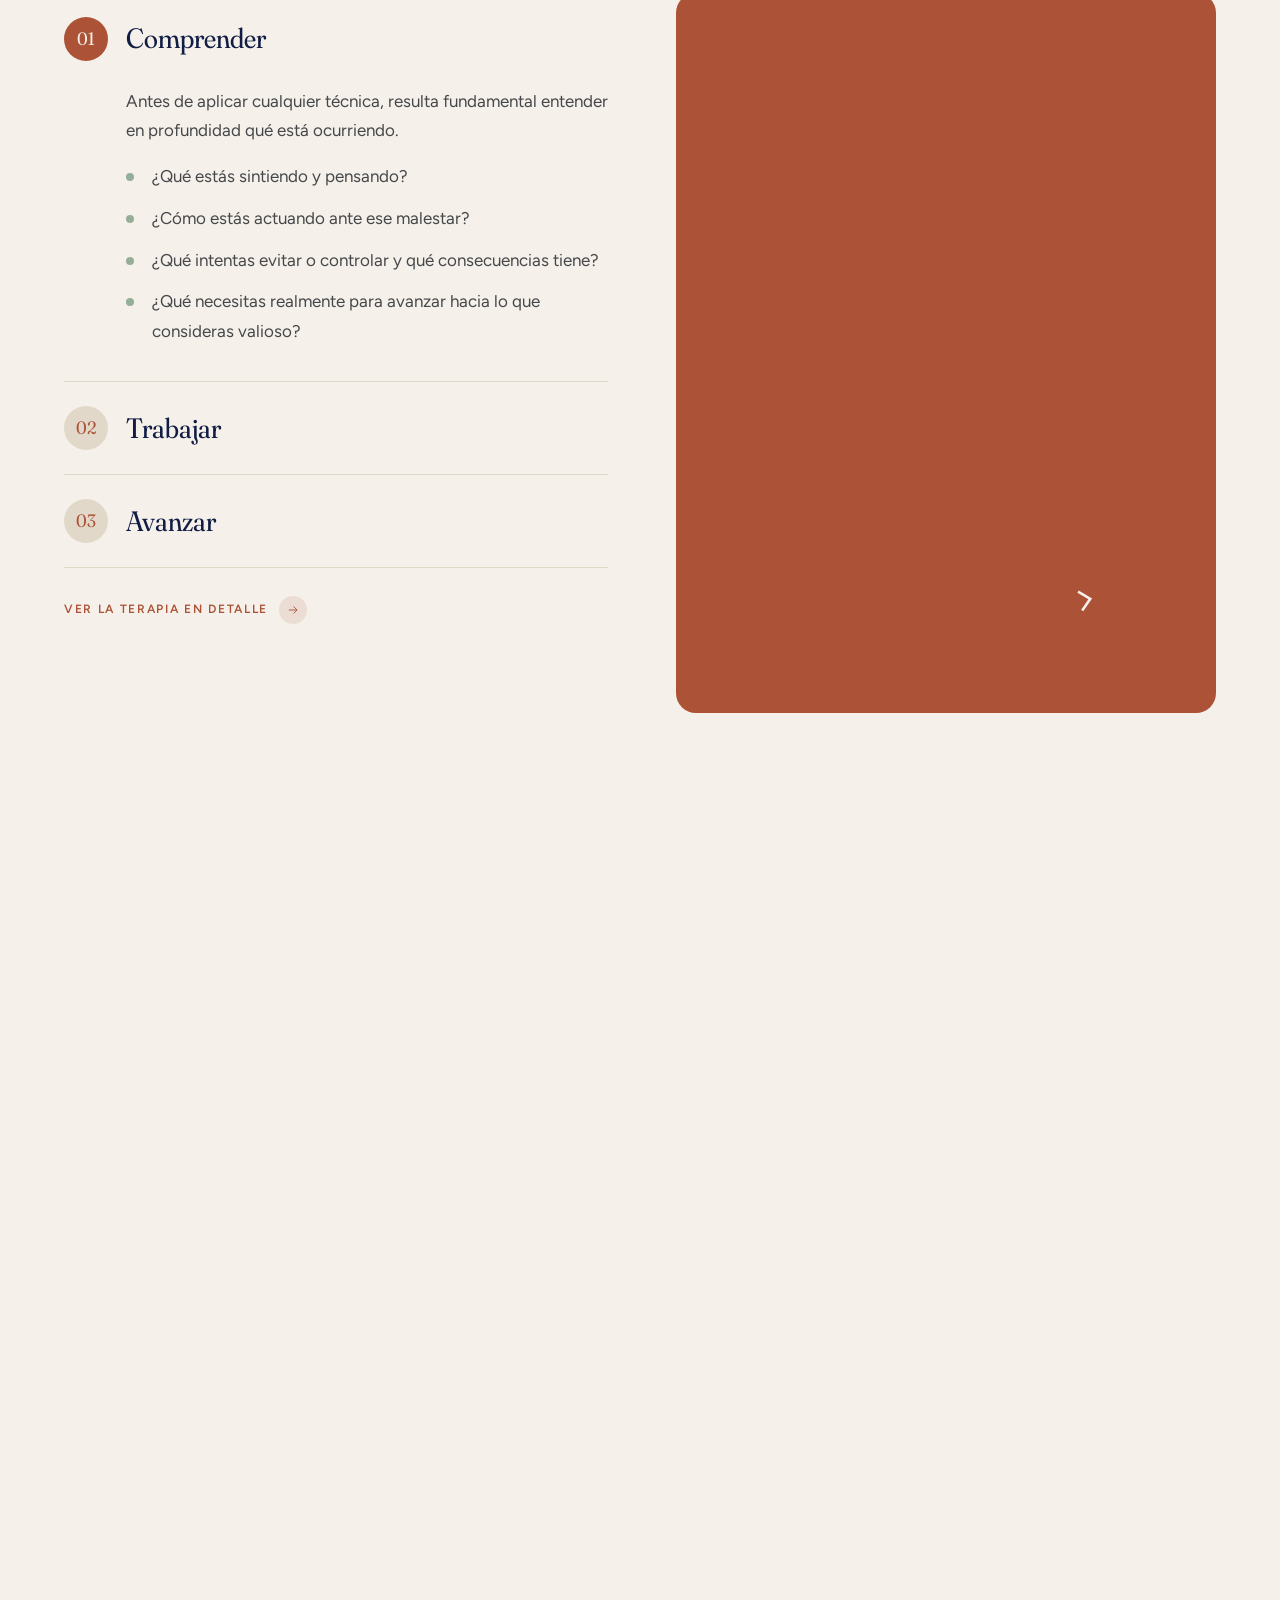
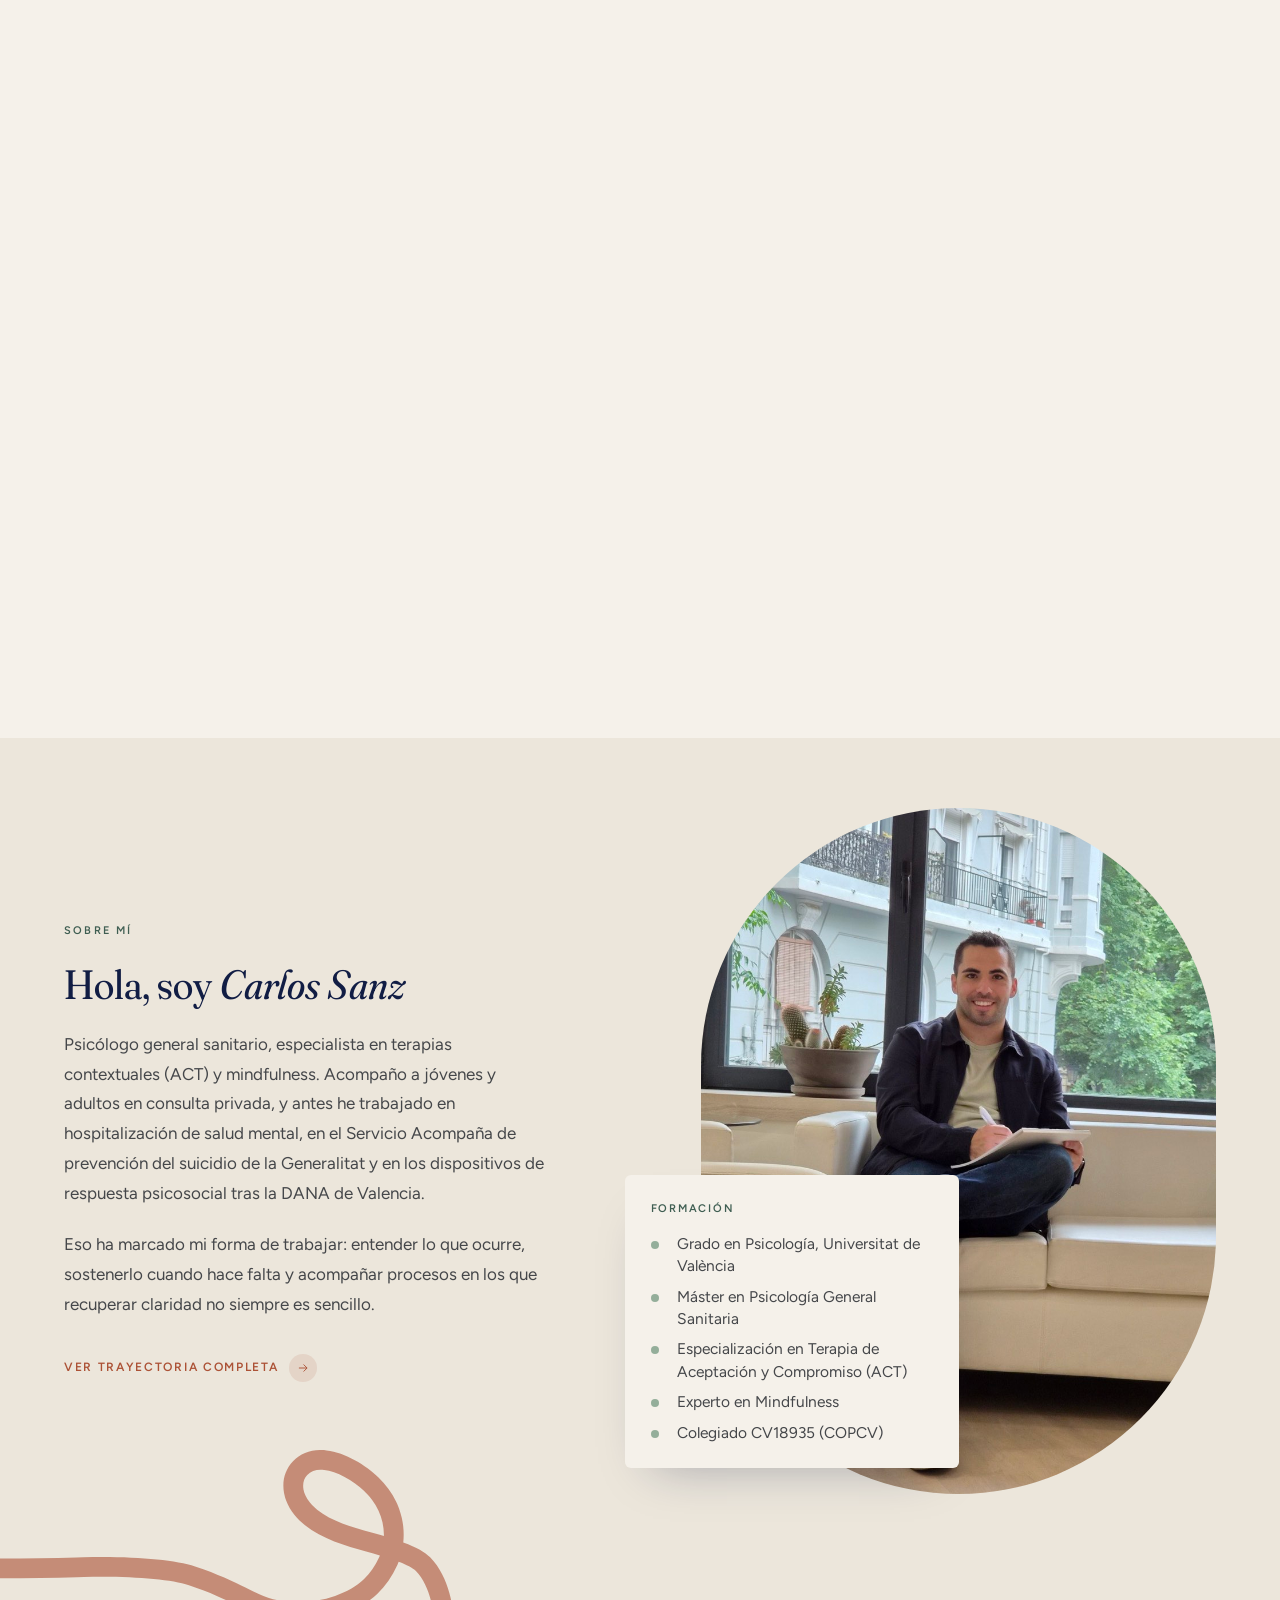
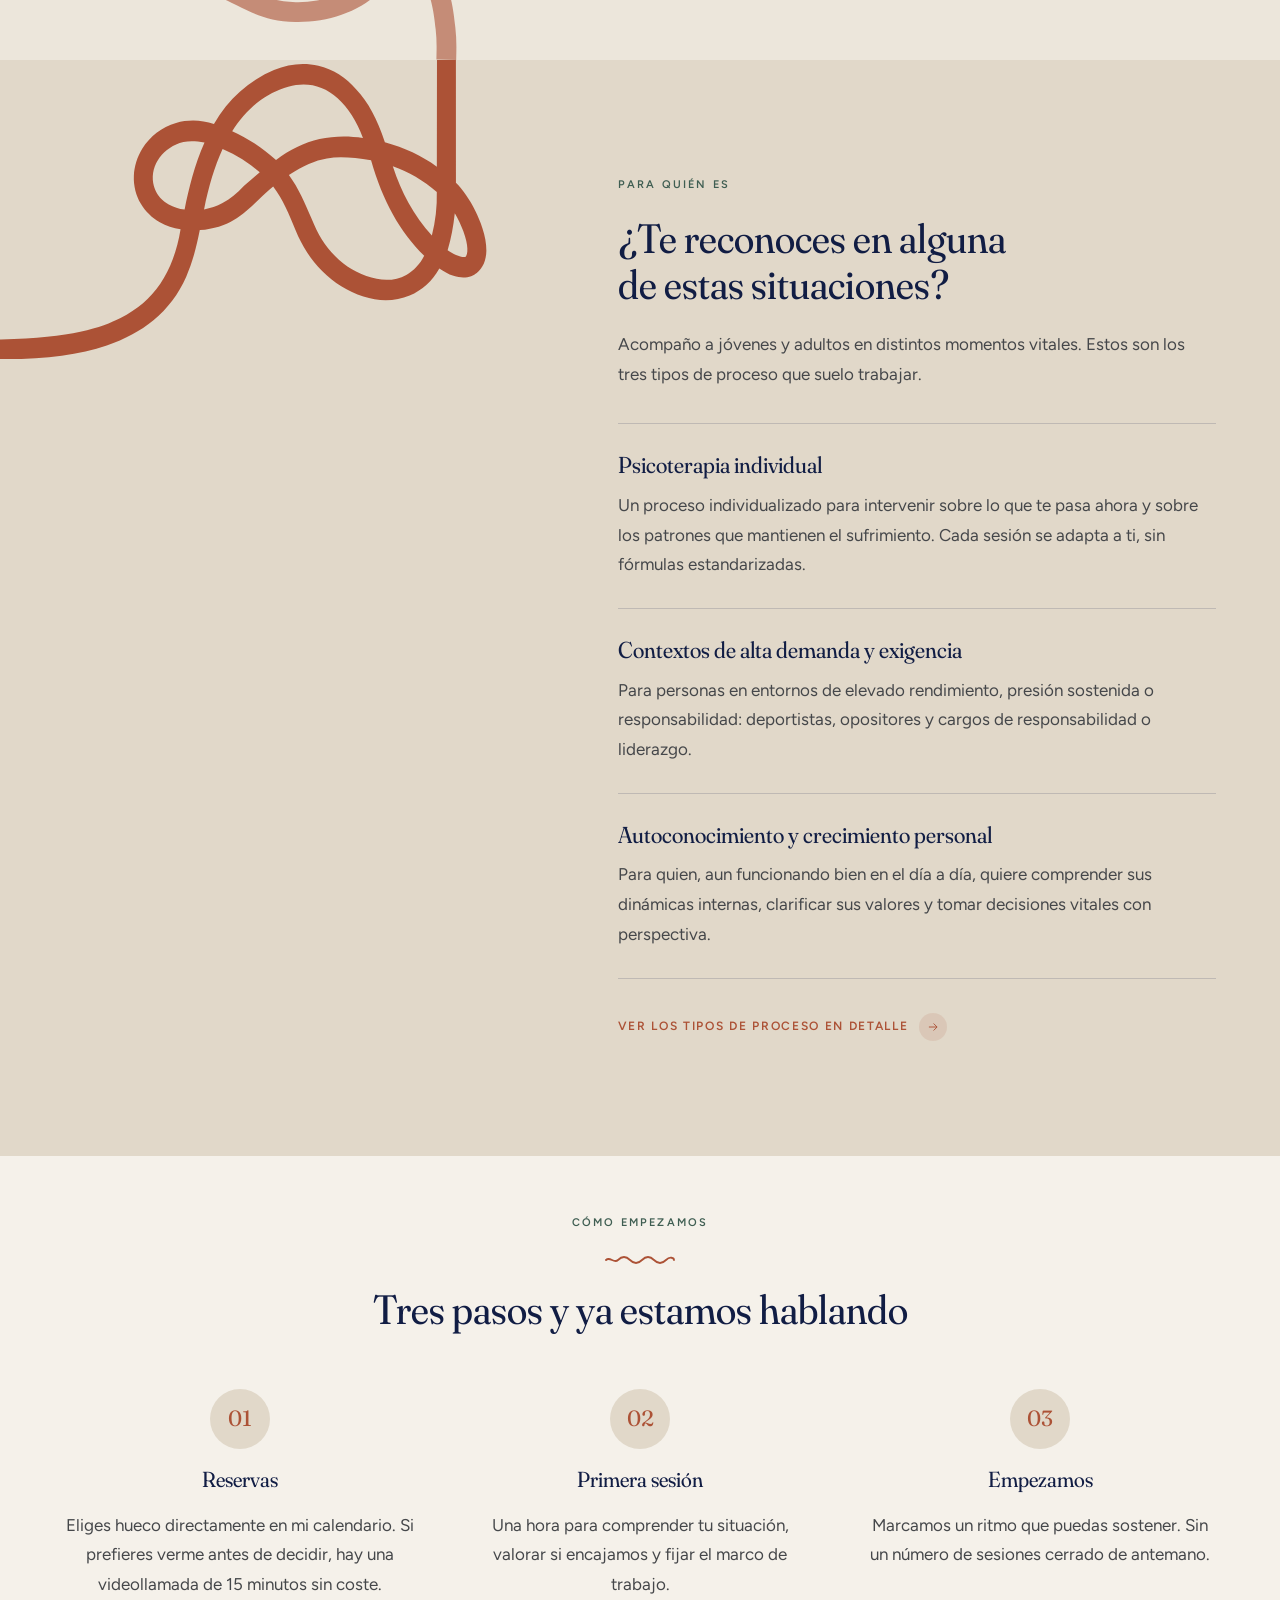
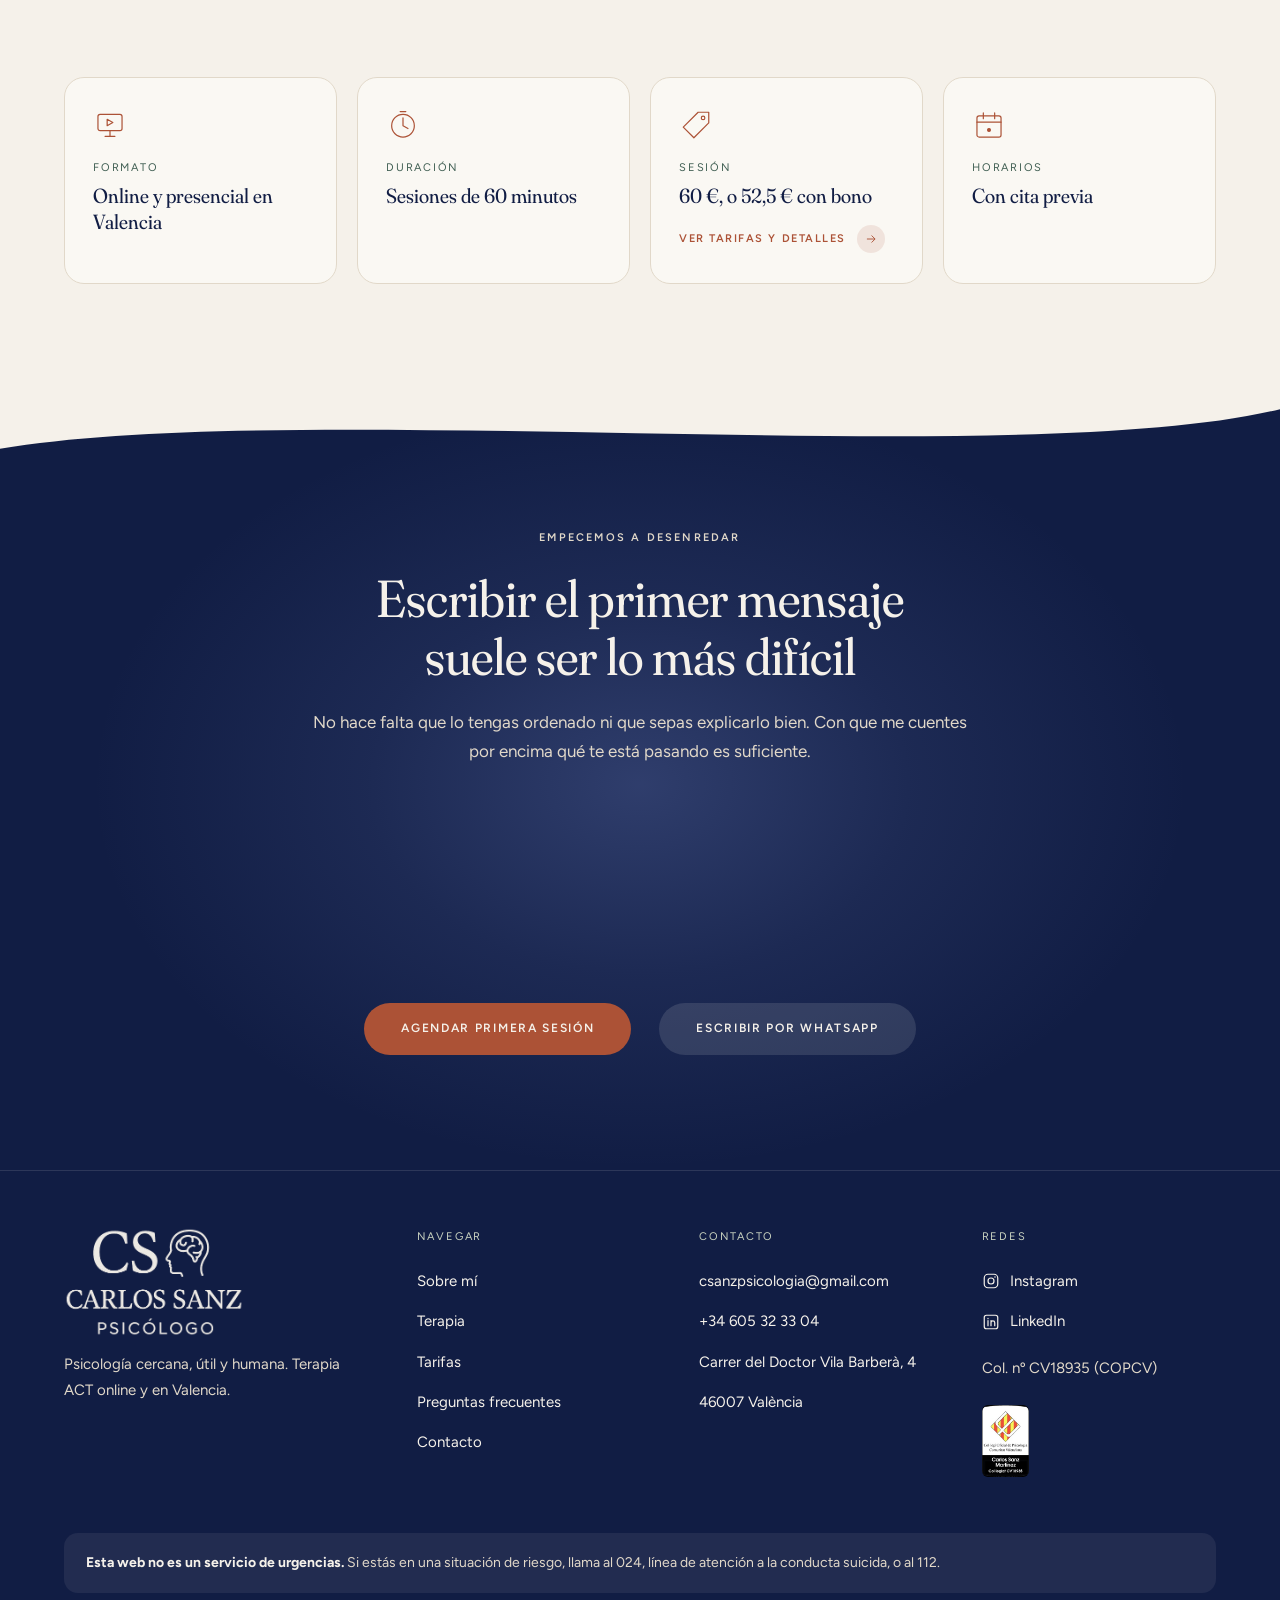
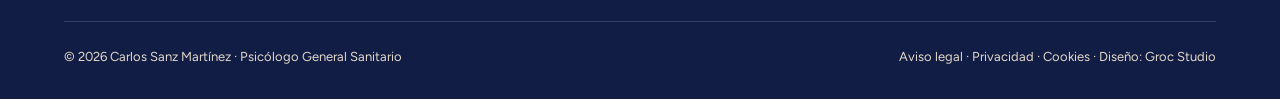
==== commit eed36c75: "Favicon: solo la cabeza con el cerebro, en 32/64/192 px y apple-touch-icon Co-Authored-By: Claude Fa" ====
--- a/index.html
+++ b/index.html
@@ -19,7 +19,10 @@
 <meta name="twitter:card" content="summary_large_image">
 <meta name="author" content="Carlos Sanz Martínez">
 <meta name="theme-color" content="#F5F1EA">
-<link rel="icon" href="assets/img/icono.png">
+<link rel="icon" type="image/png" sizes="32x32" href="assets/img/favicon-32.png">
+<link rel="icon" type="image/png" sizes="64x64" href="assets/img/favicon-64.png">
+<link rel="icon" type="image/png" sizes="192x192" href="assets/img/favicon-192.png">
+<link rel="apple-touch-icon" sizes="180x180" href="assets/img/apple-touch-icon.png">
 <link rel="preconnect" href="https://fonts.googleapis.com">
 <link rel="preconnect" href="https://fonts.gstatic.com" crossorigin>
 <link rel="stylesheet" href="https://fonts.googleapis.com/css2?family=Fraunces:ital,opsz,wght,SOFT@0,9..144,300..500,50;1,9..144,300..500,50&family=Figtree:wght@300;400;500;600&display=swap">
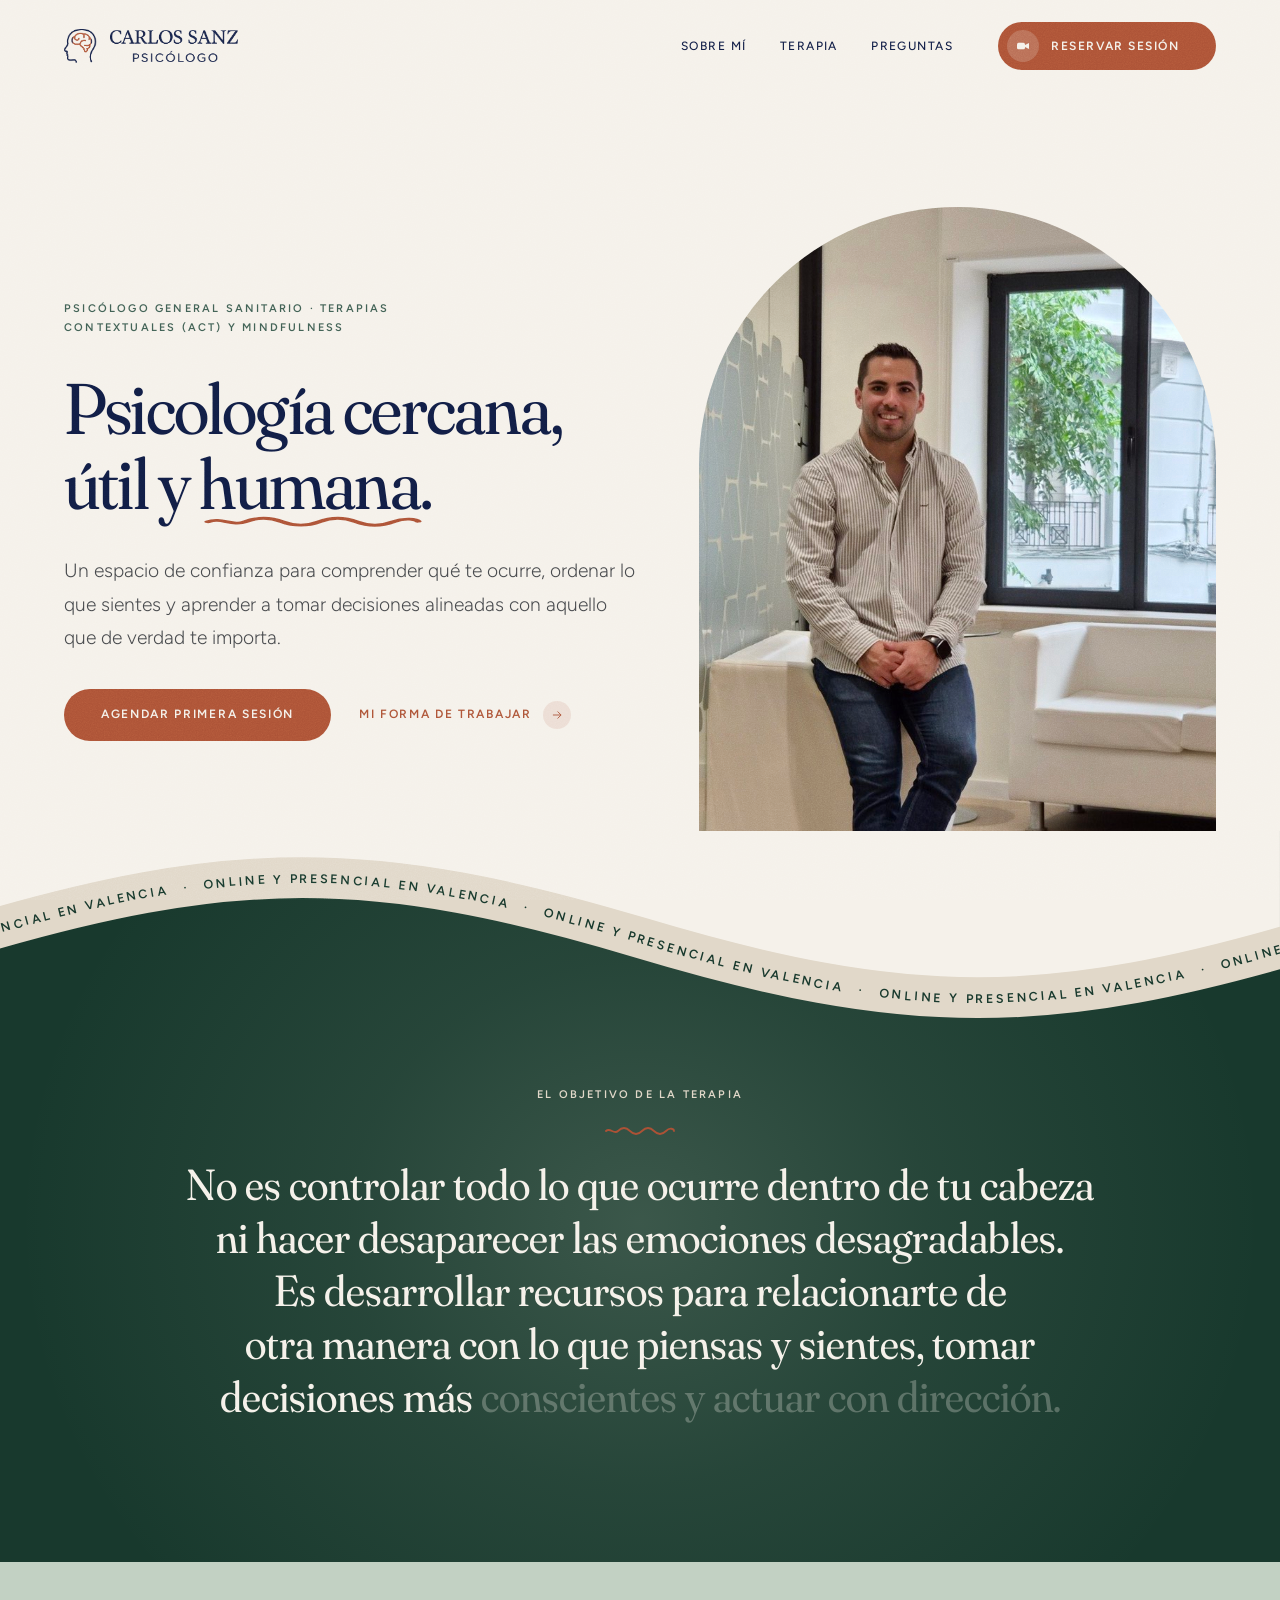
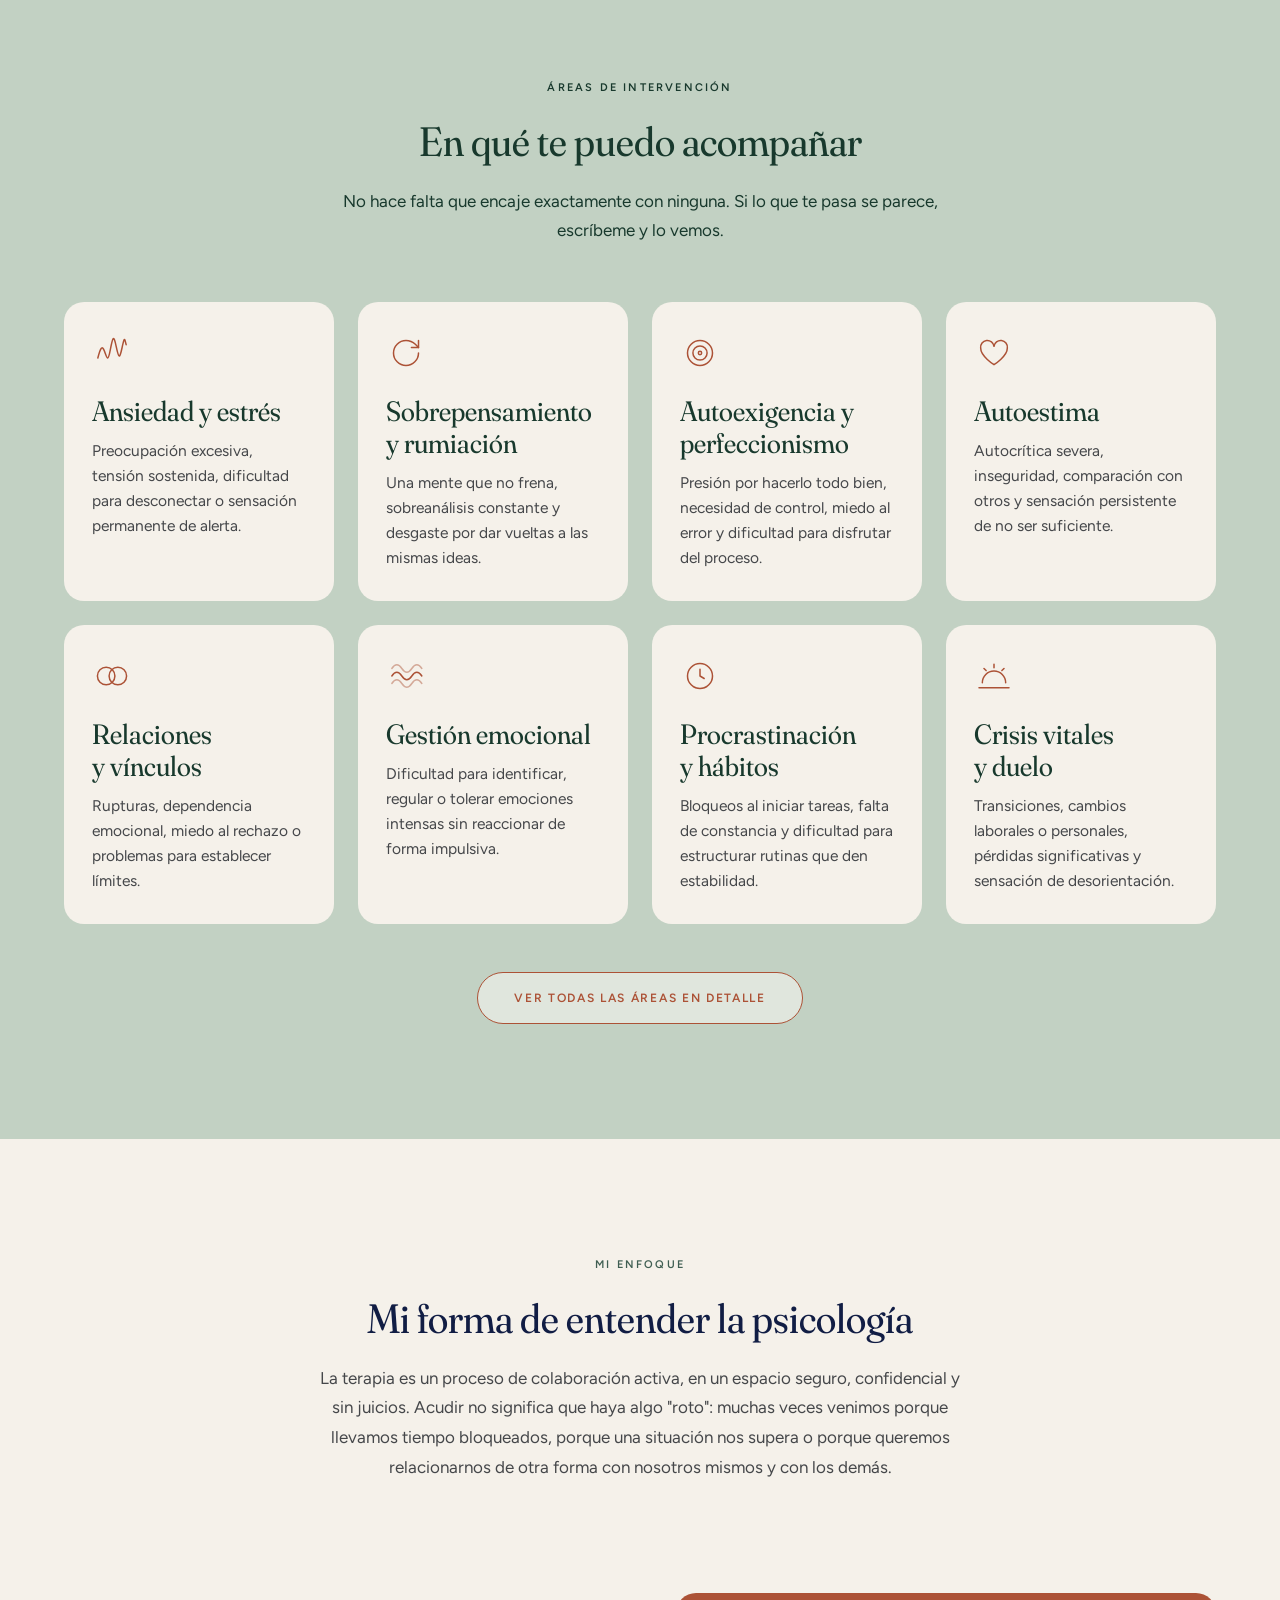
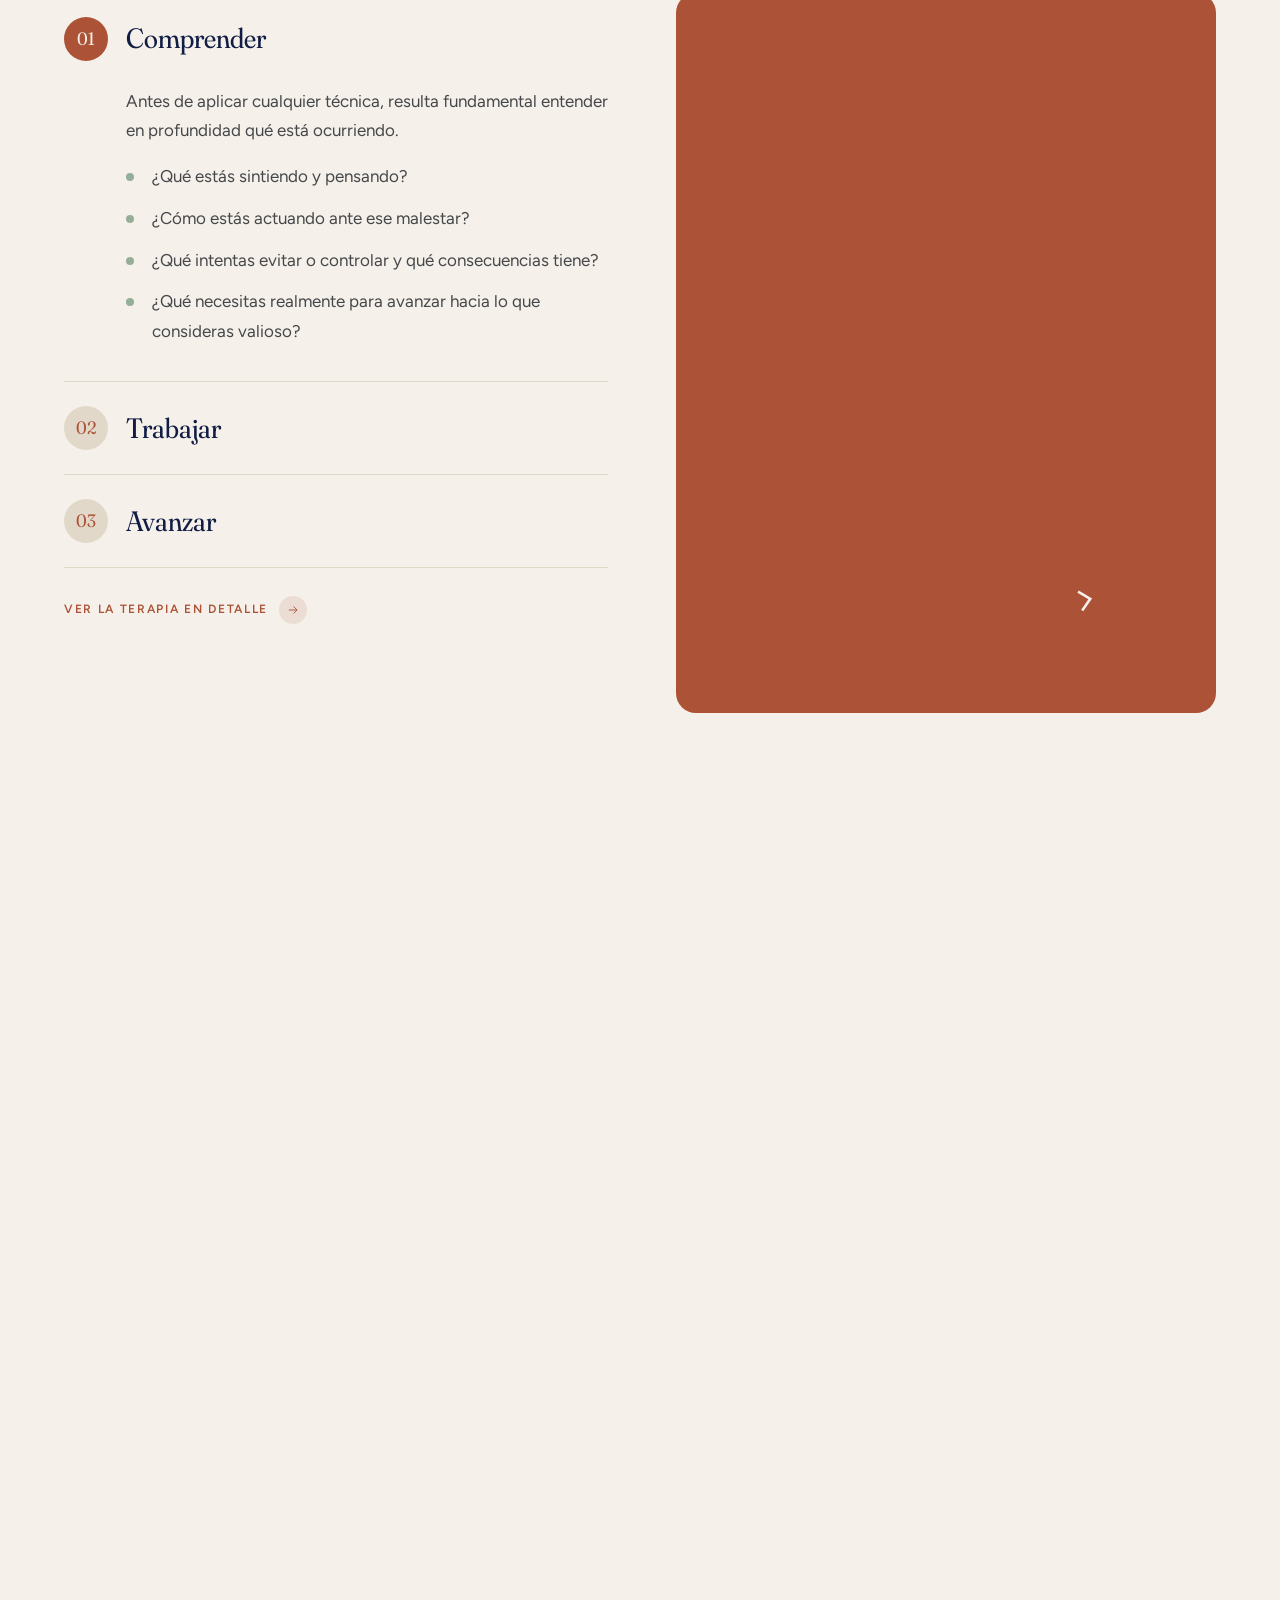
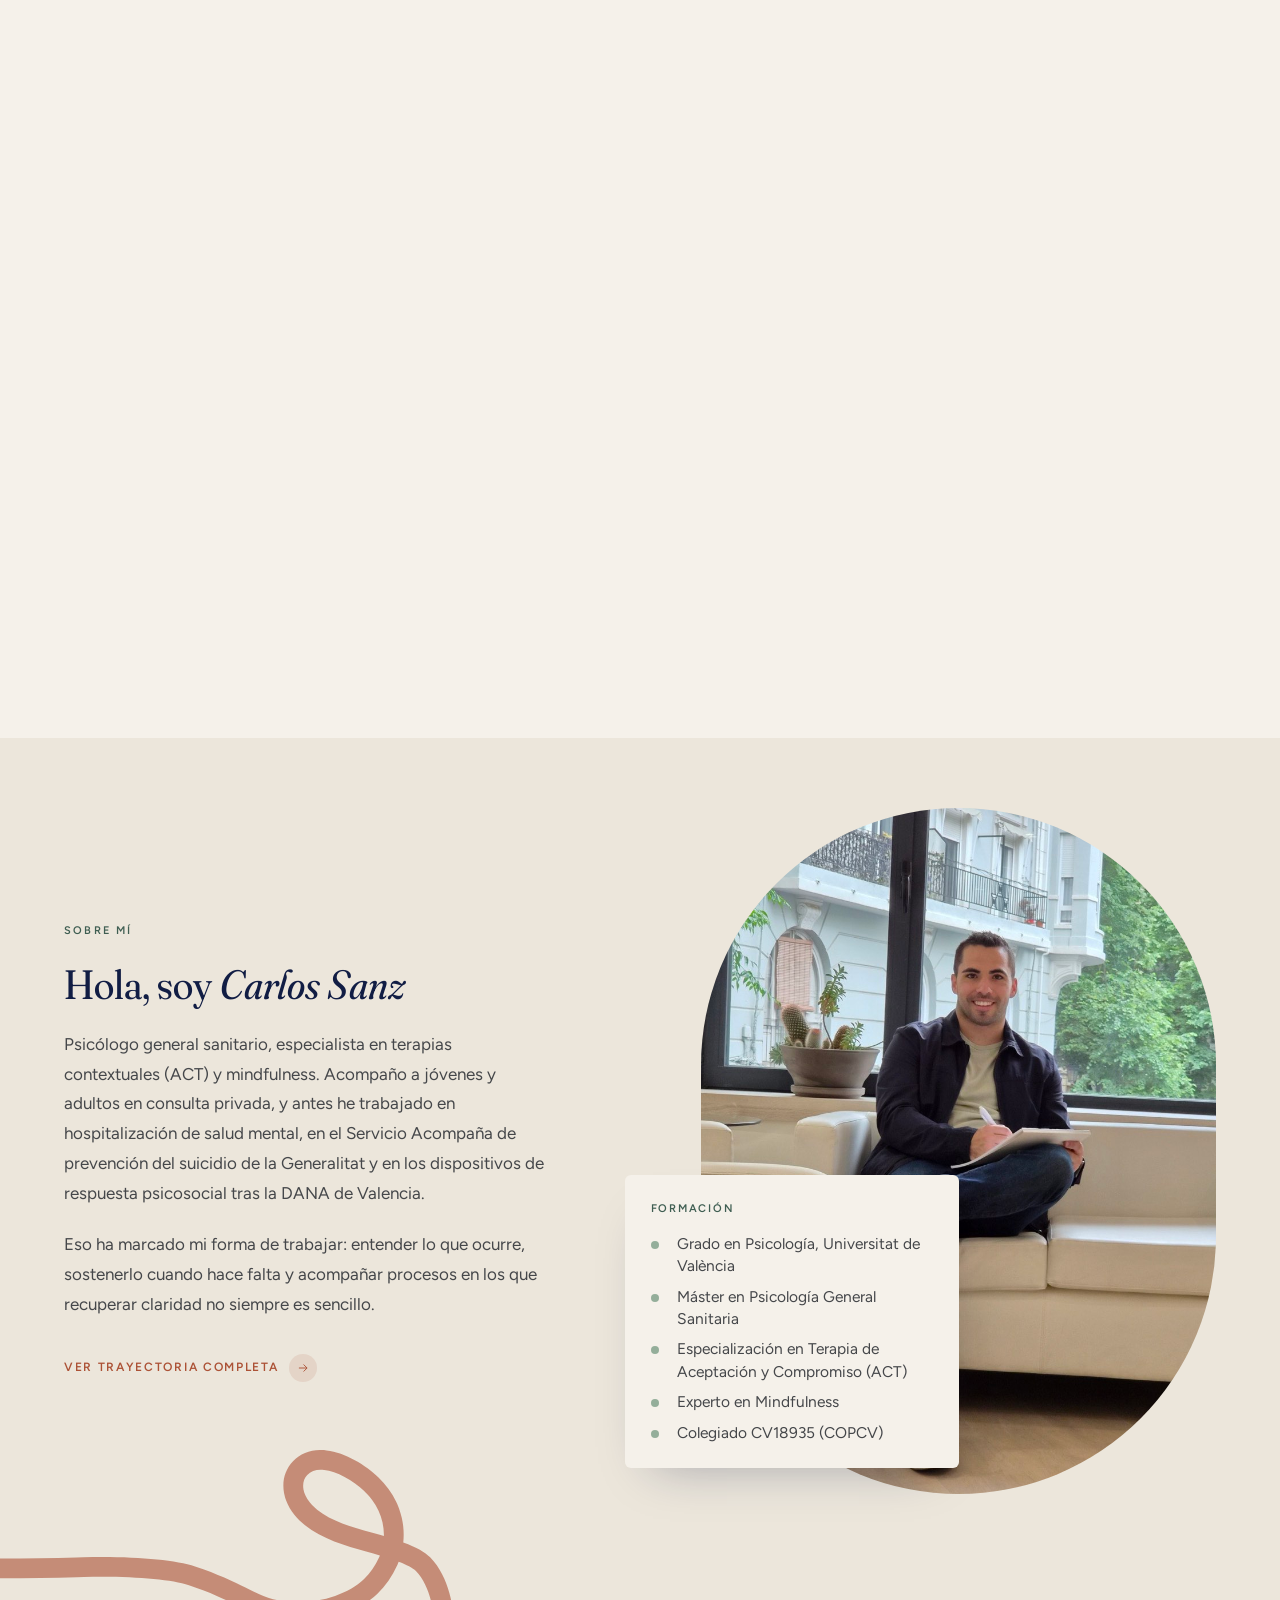
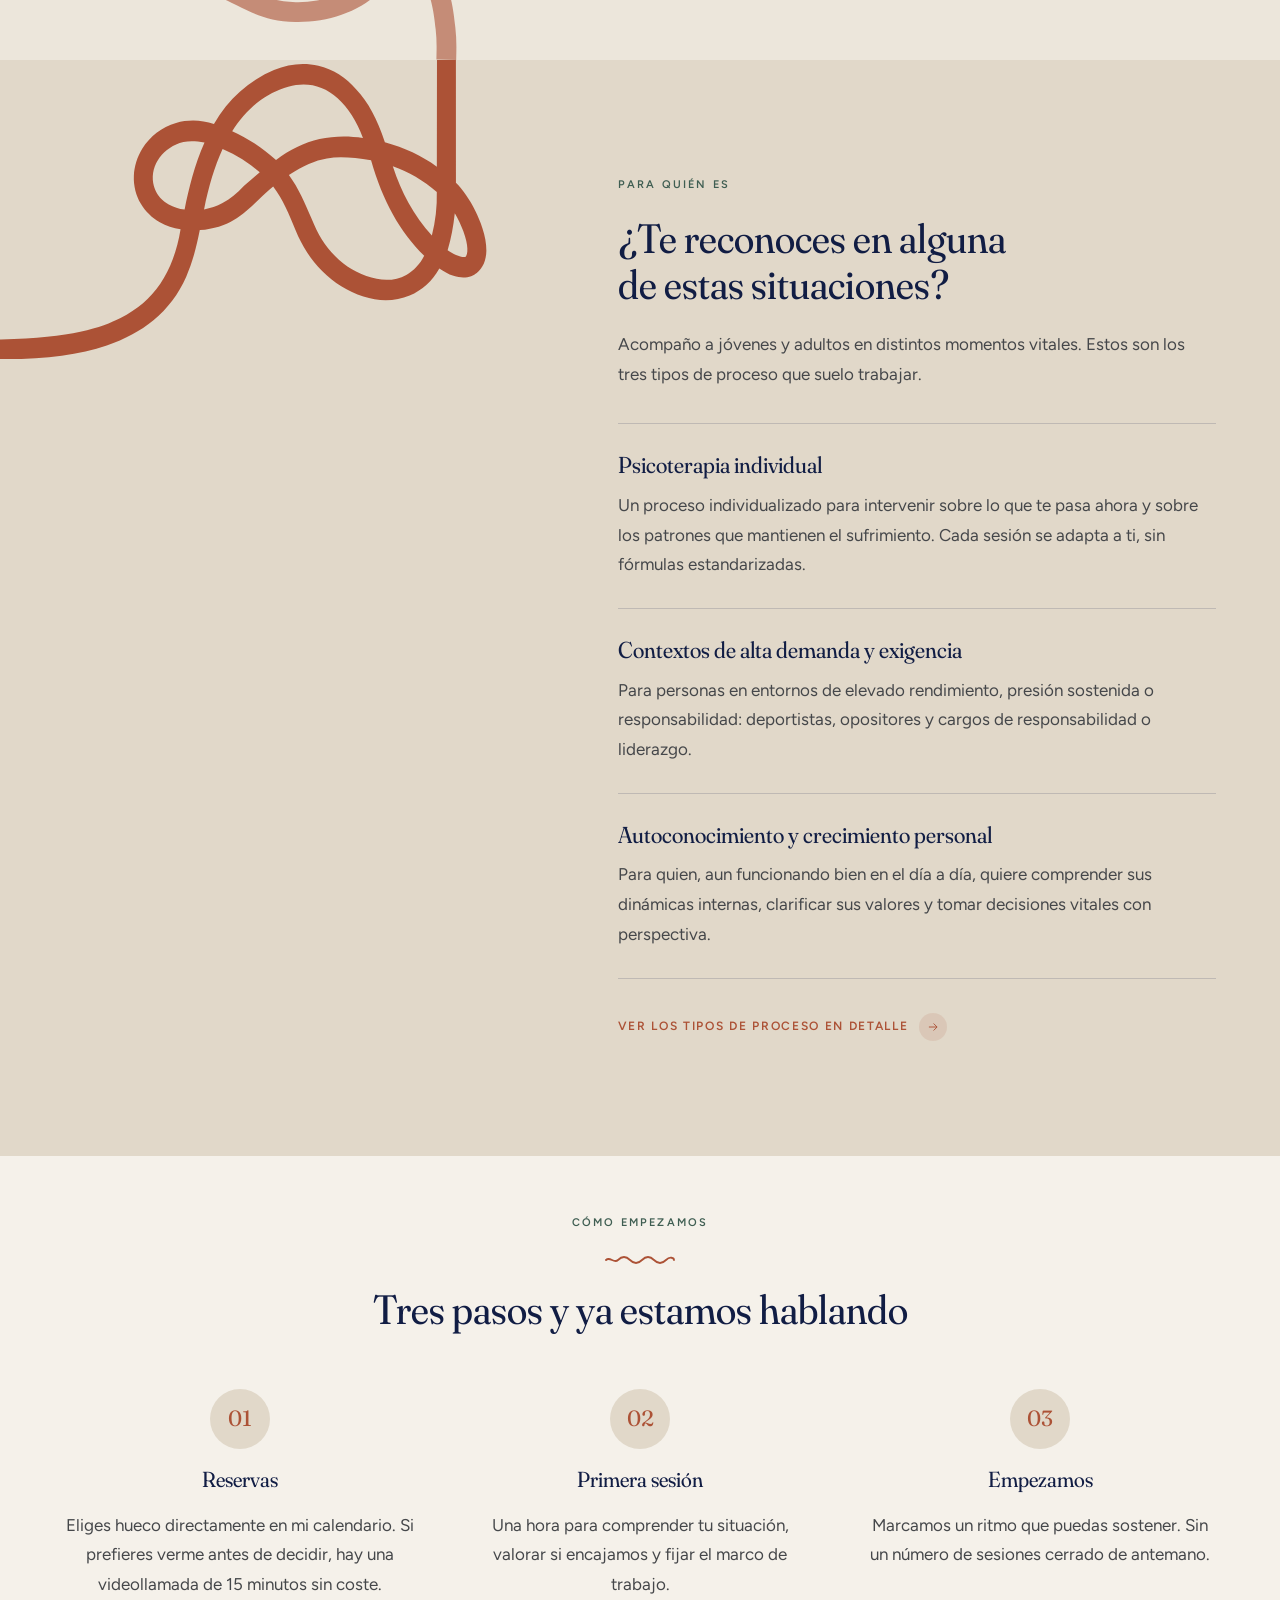
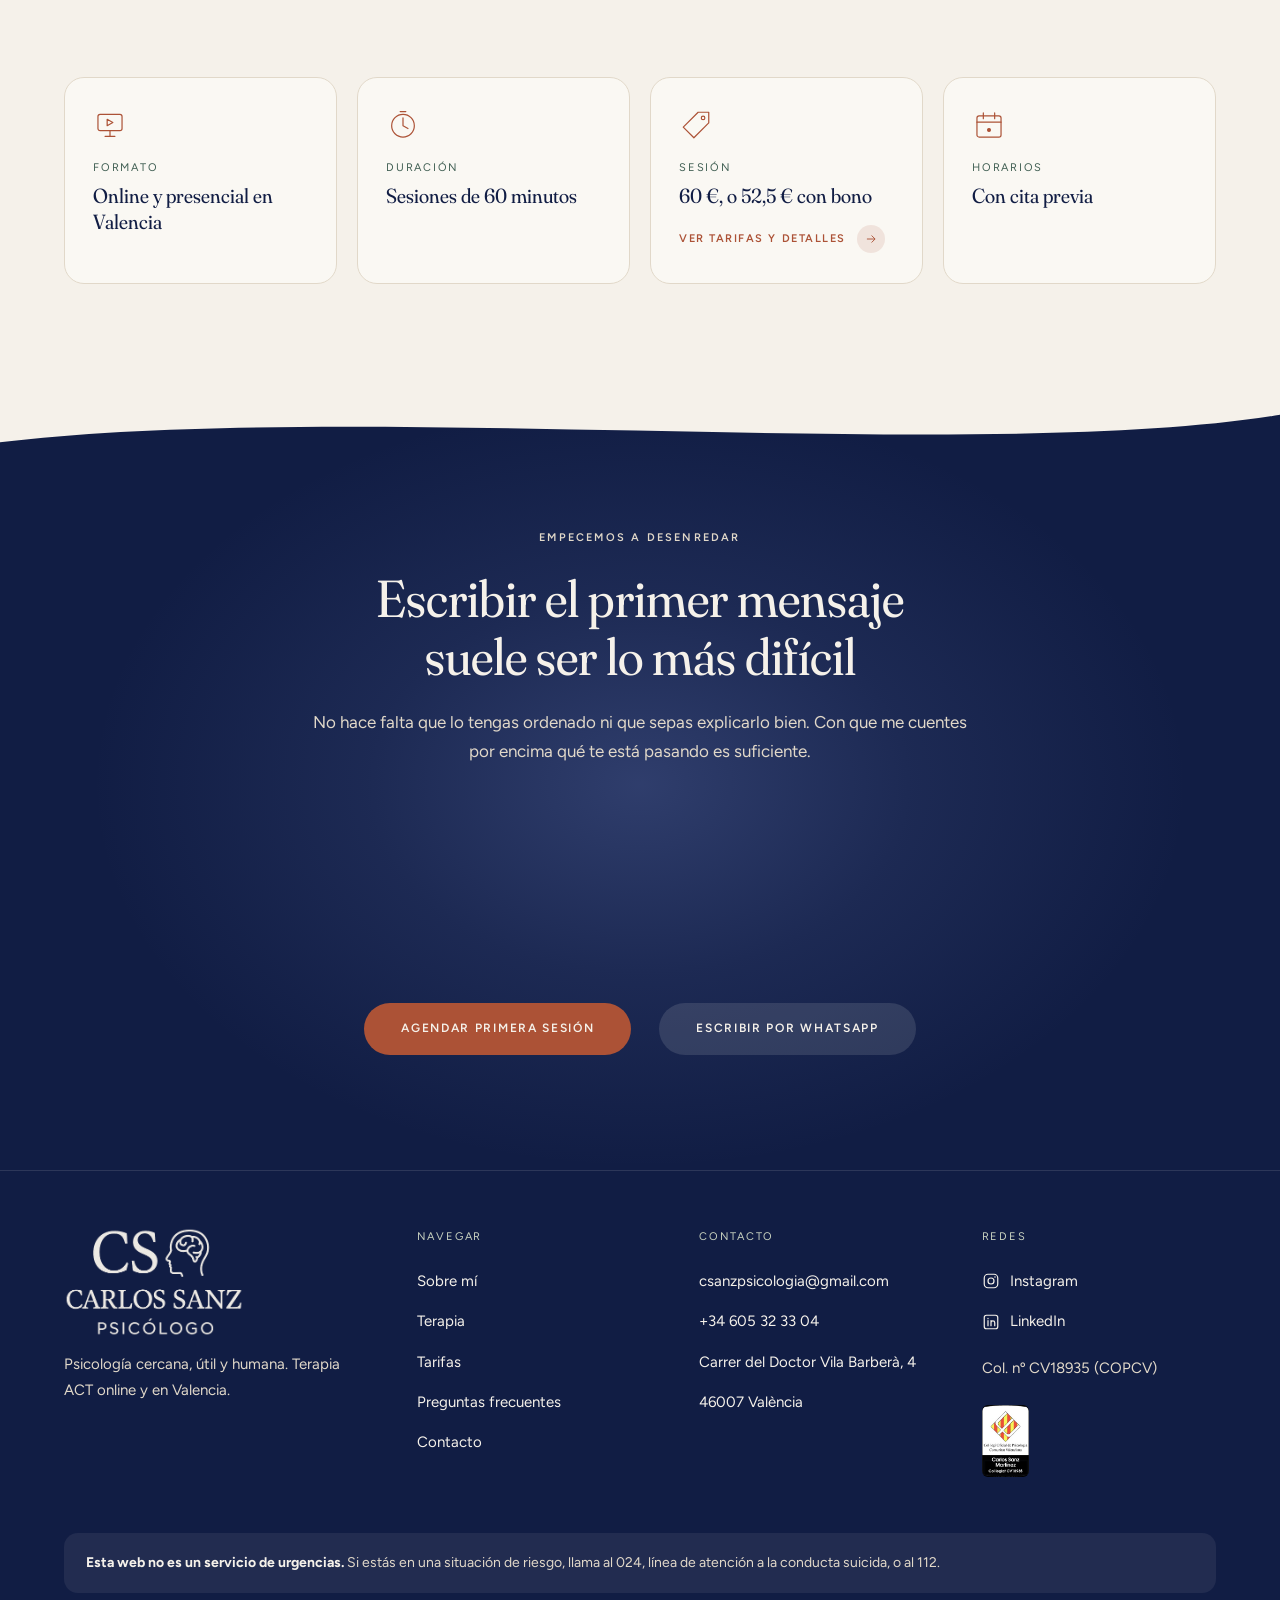
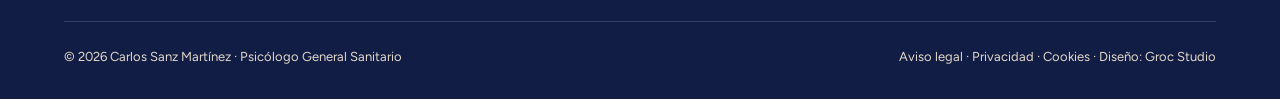
==== commit cb4a3e82: "Logo y 404 enlazan a la raíz; /index.html redirige a / Co-Authored-By: Claude Fable 5.1 <noreply@ant" ====
--- a/index.html
+++ b/index.html
@@ -138,7 +138,7 @@
 
 <header class="contenedor cabecera-fija">
   <div class="cabecera">
-    <a class="cabecera__marca" href="index.html" aria-label="Carlos Sanz, psicólogo. Inicio">
+    <a class="cabecera__marca" href="/" aria-label="Carlos Sanz, psicólogo. Inicio">
       <span class="cabecera__icono" aria-hidden="true"></span>
       <img src="assets/img/marca.png" alt="Carlos Sanz Psicólogo" width="146" height="40">
     </a>
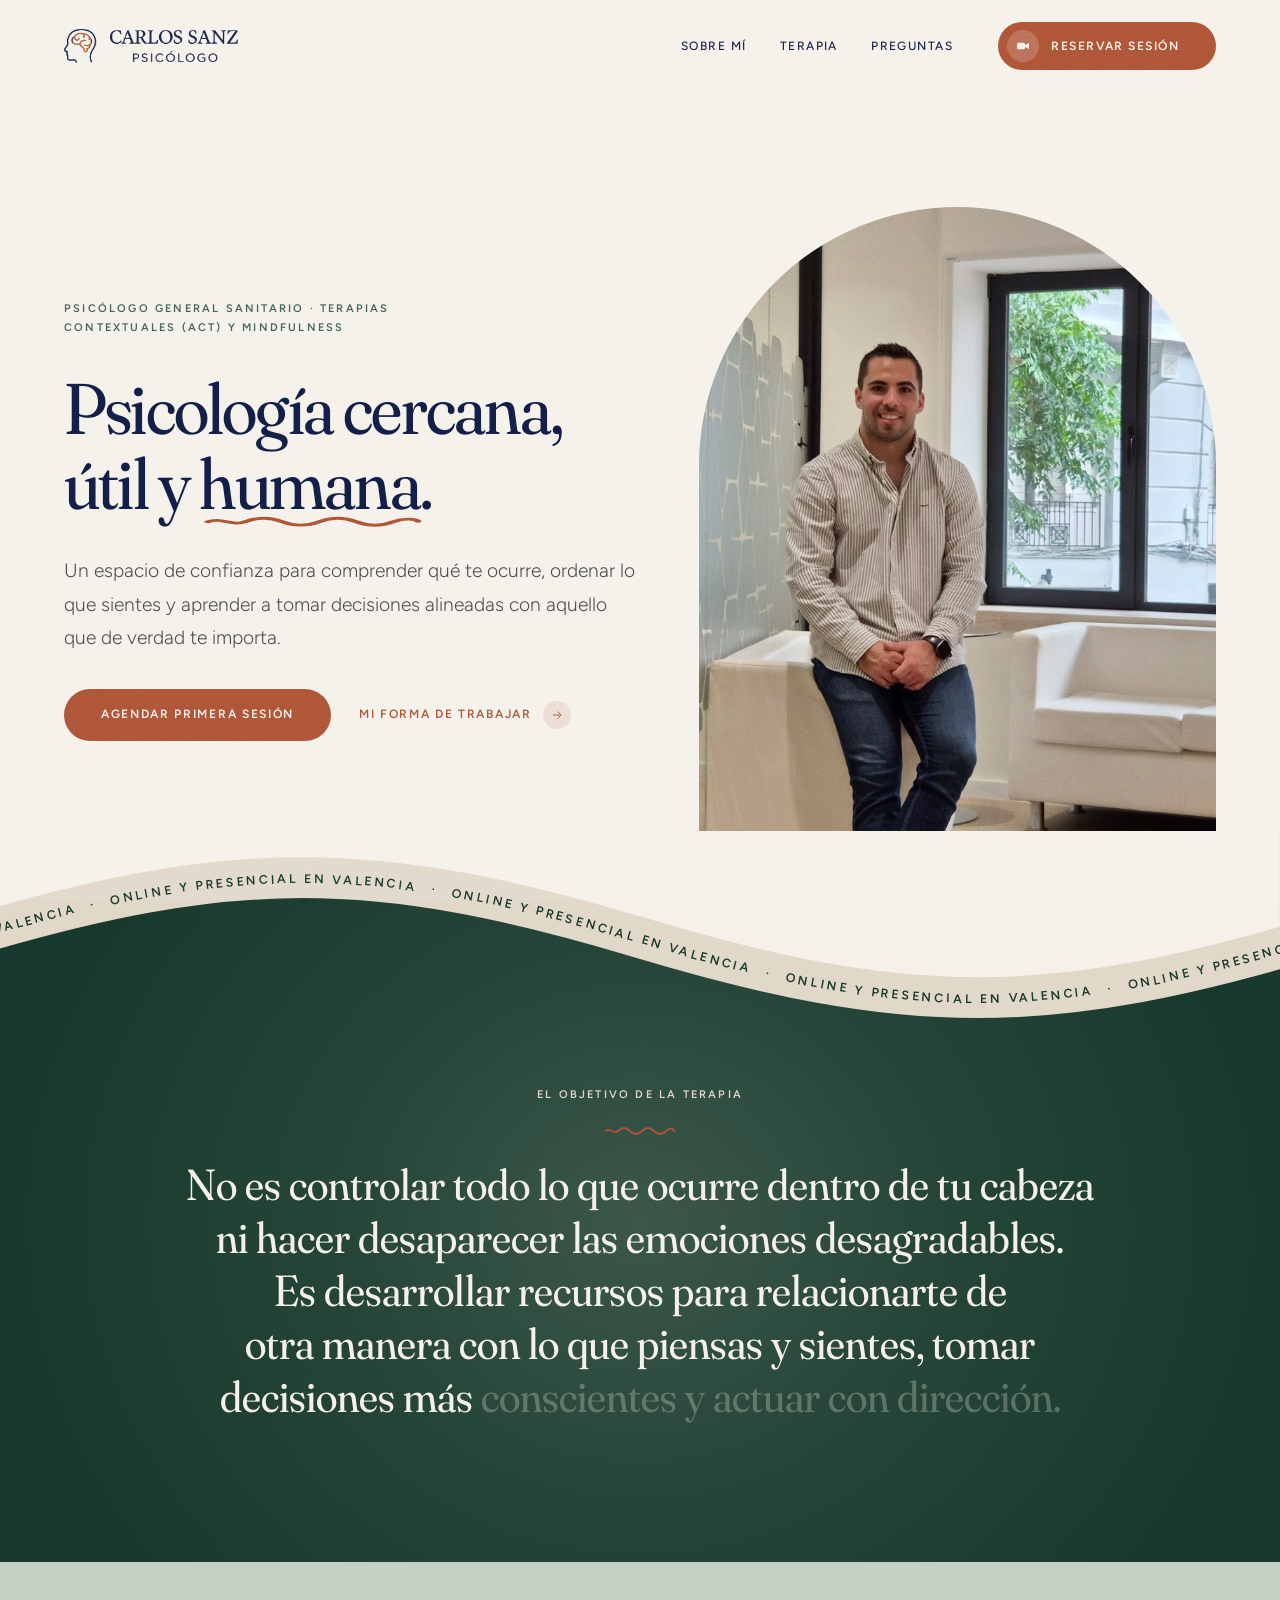
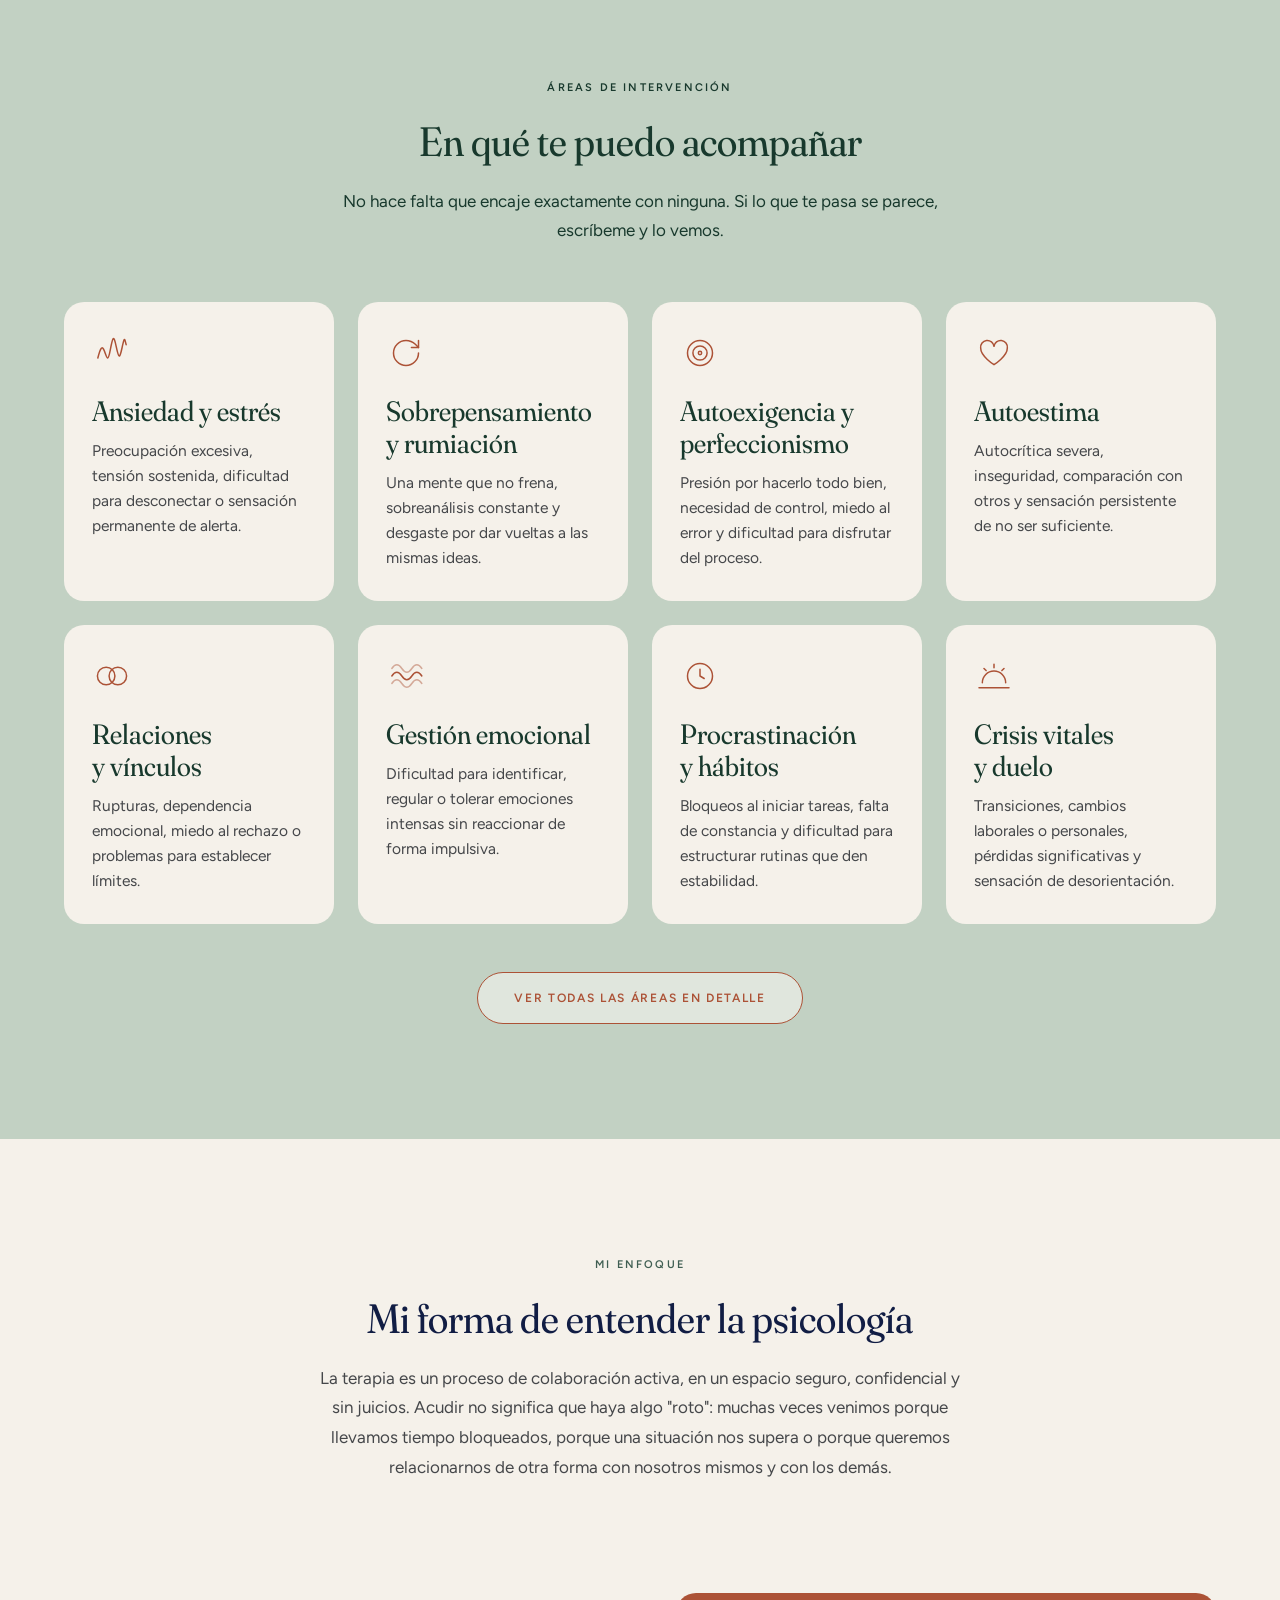
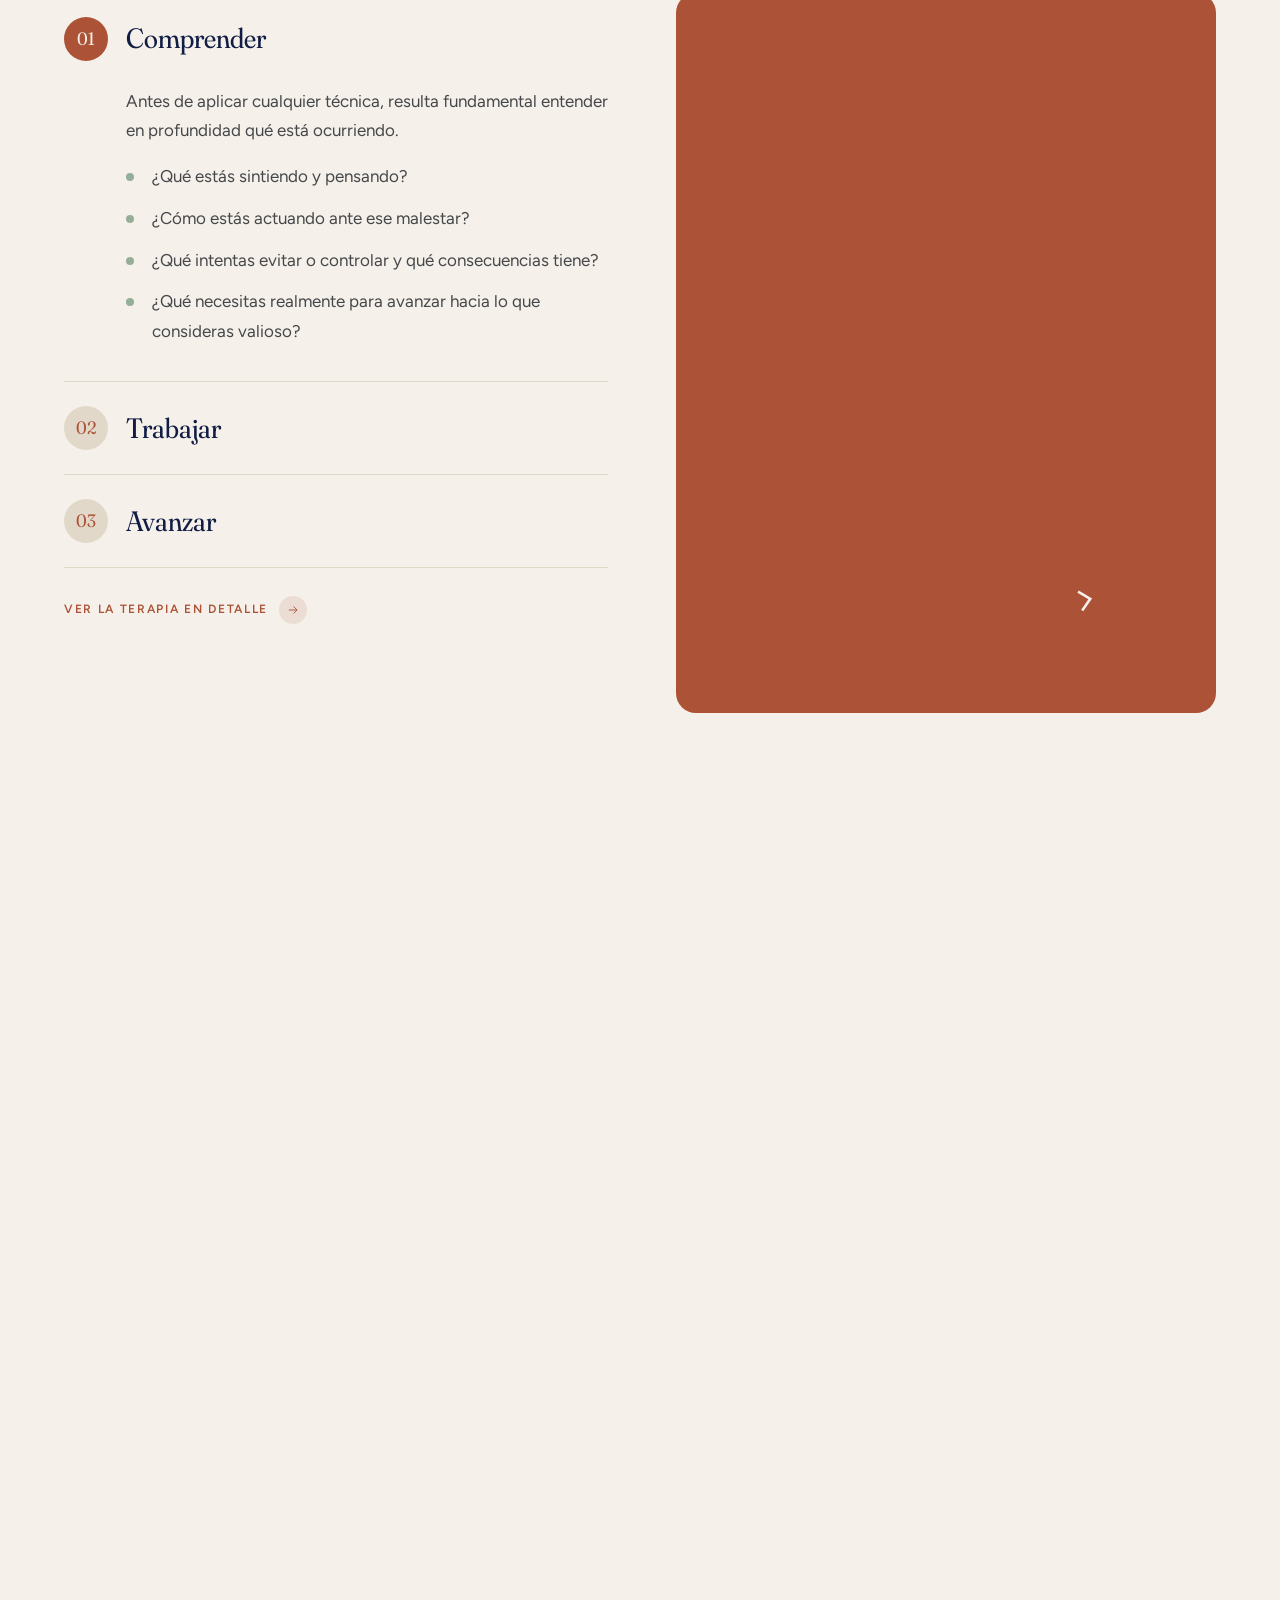
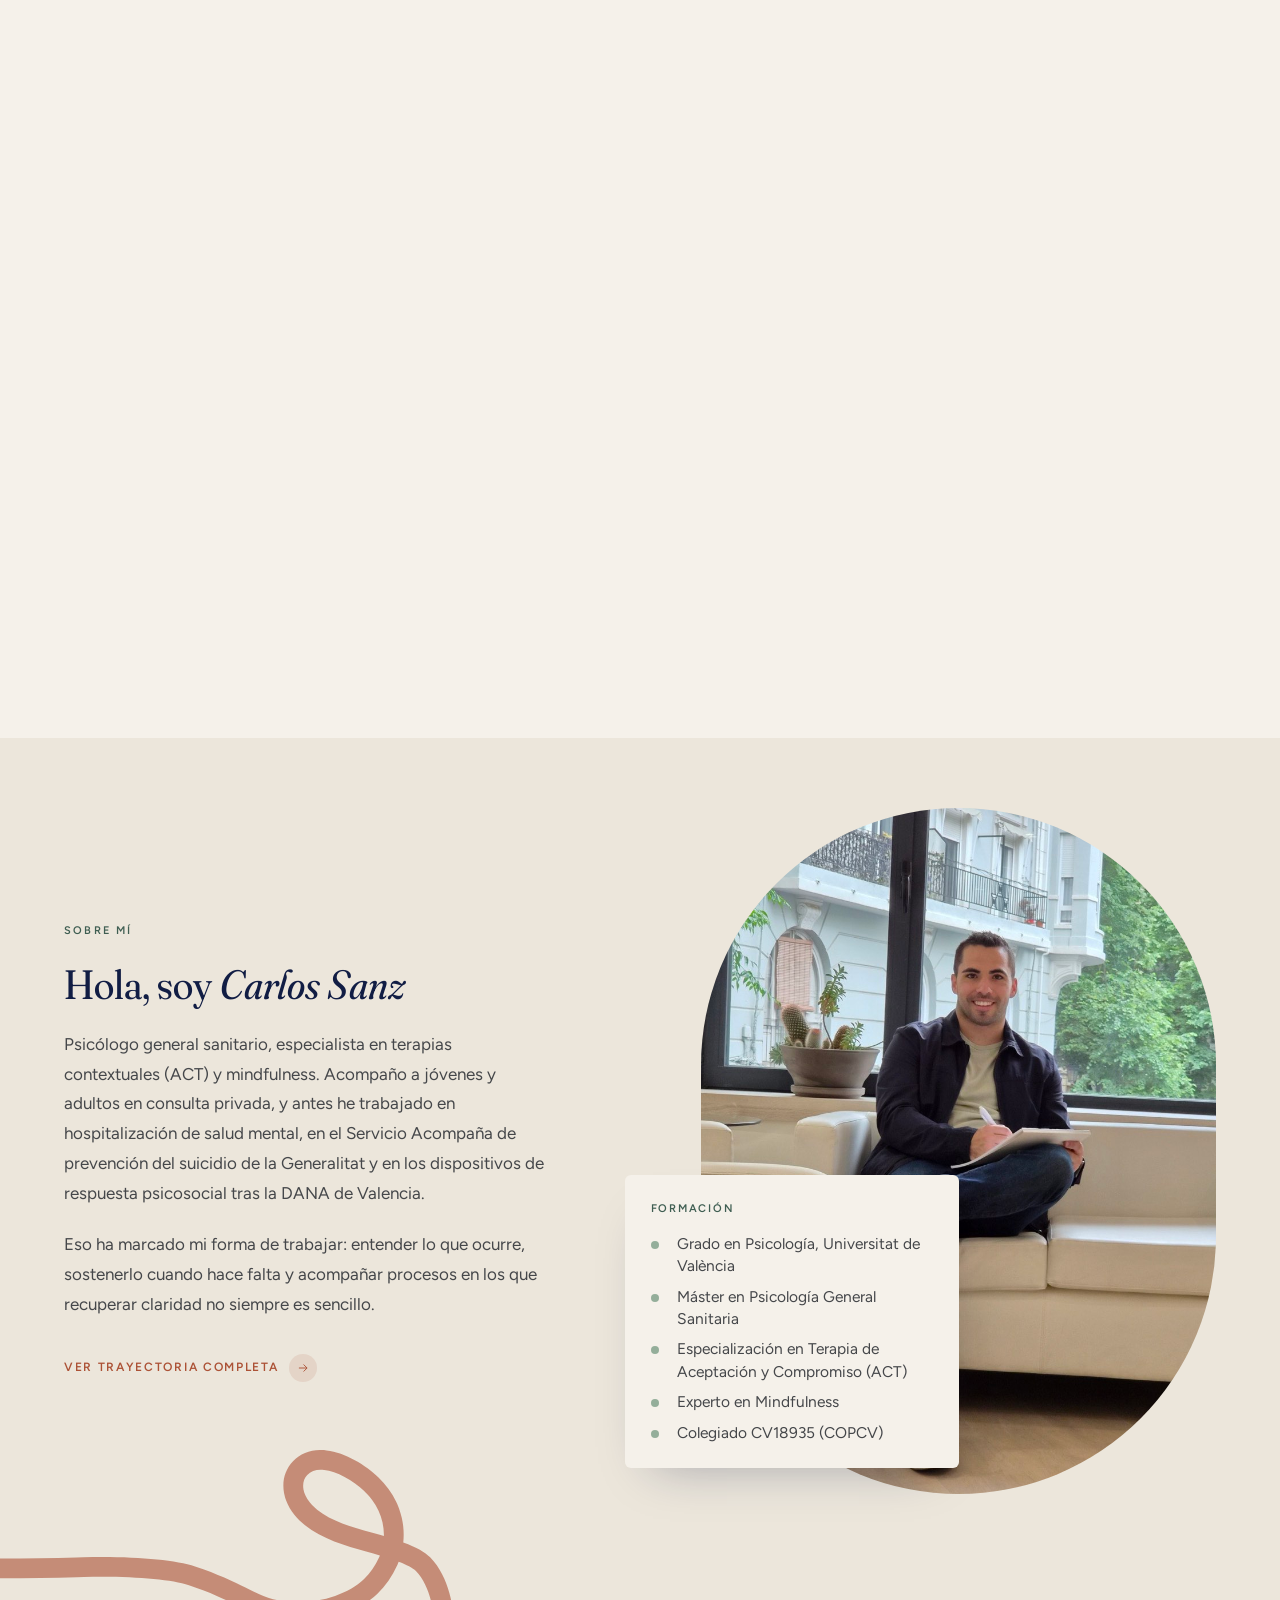
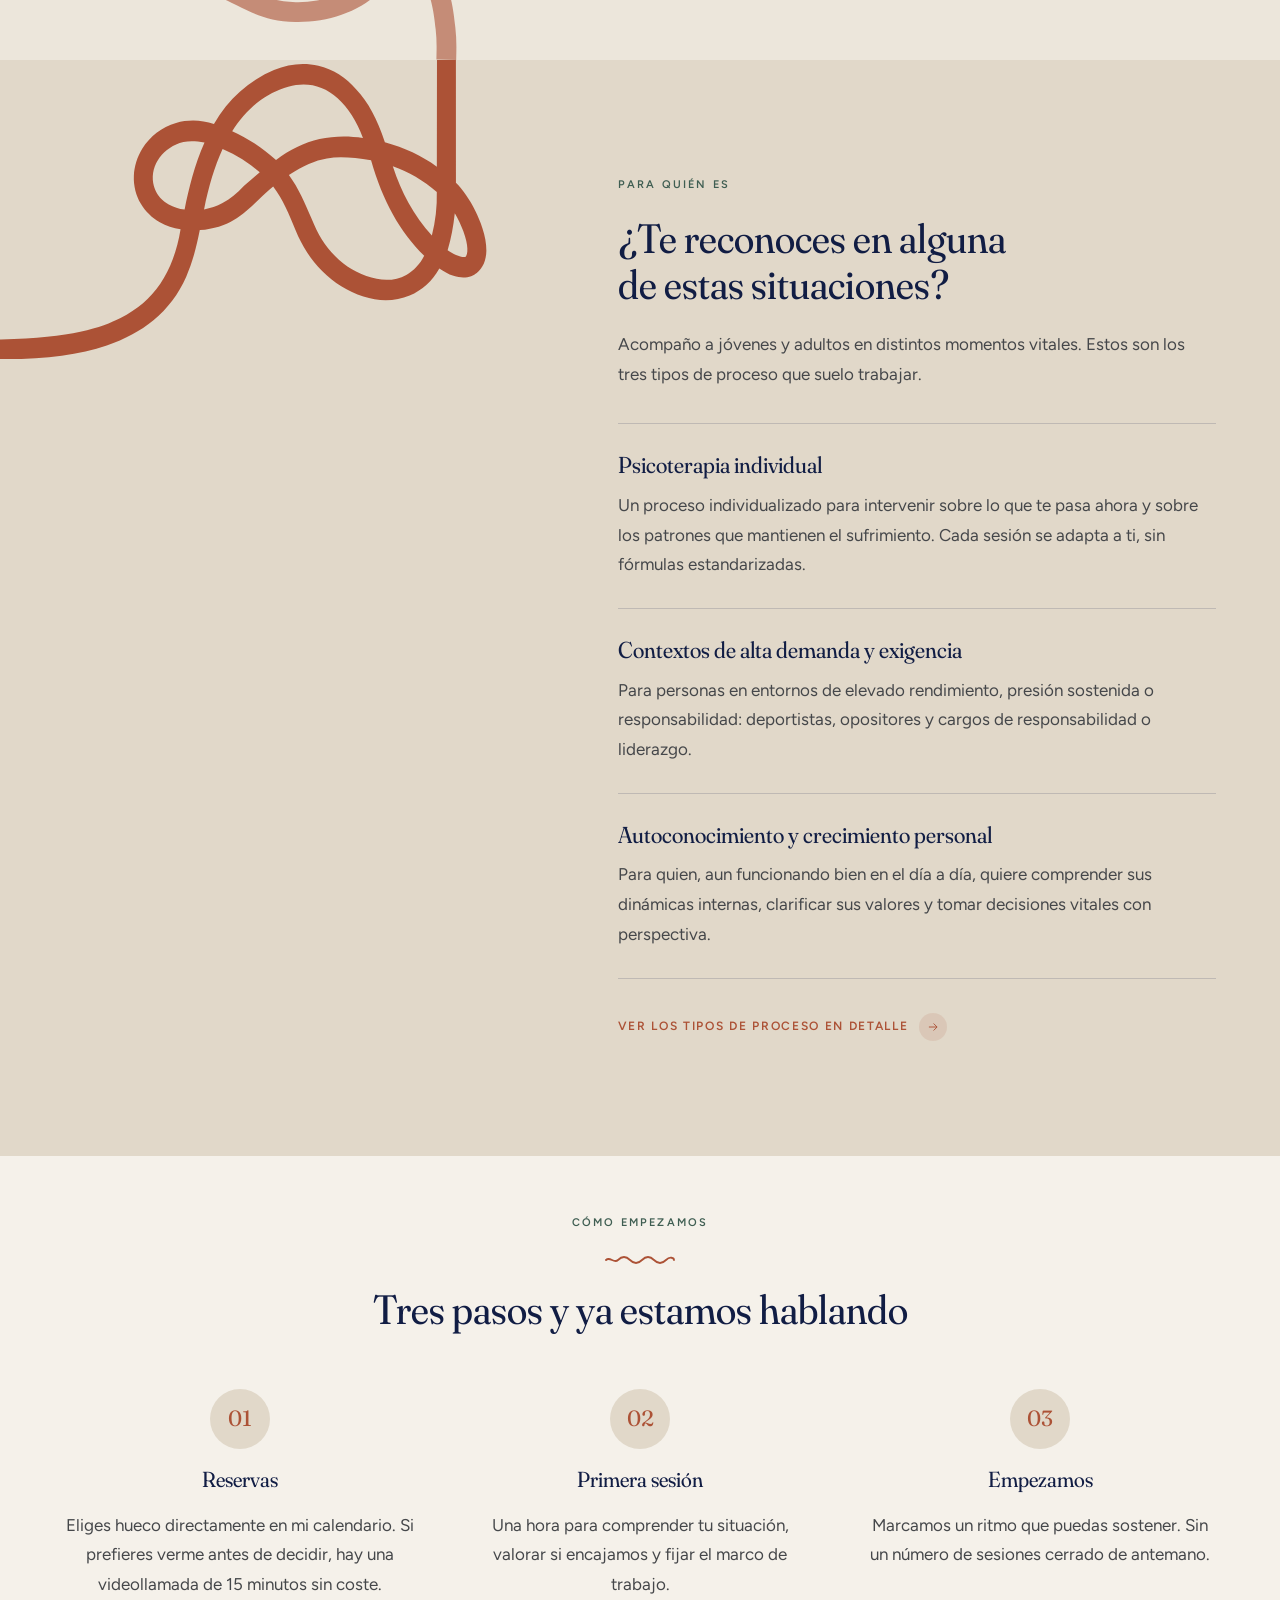
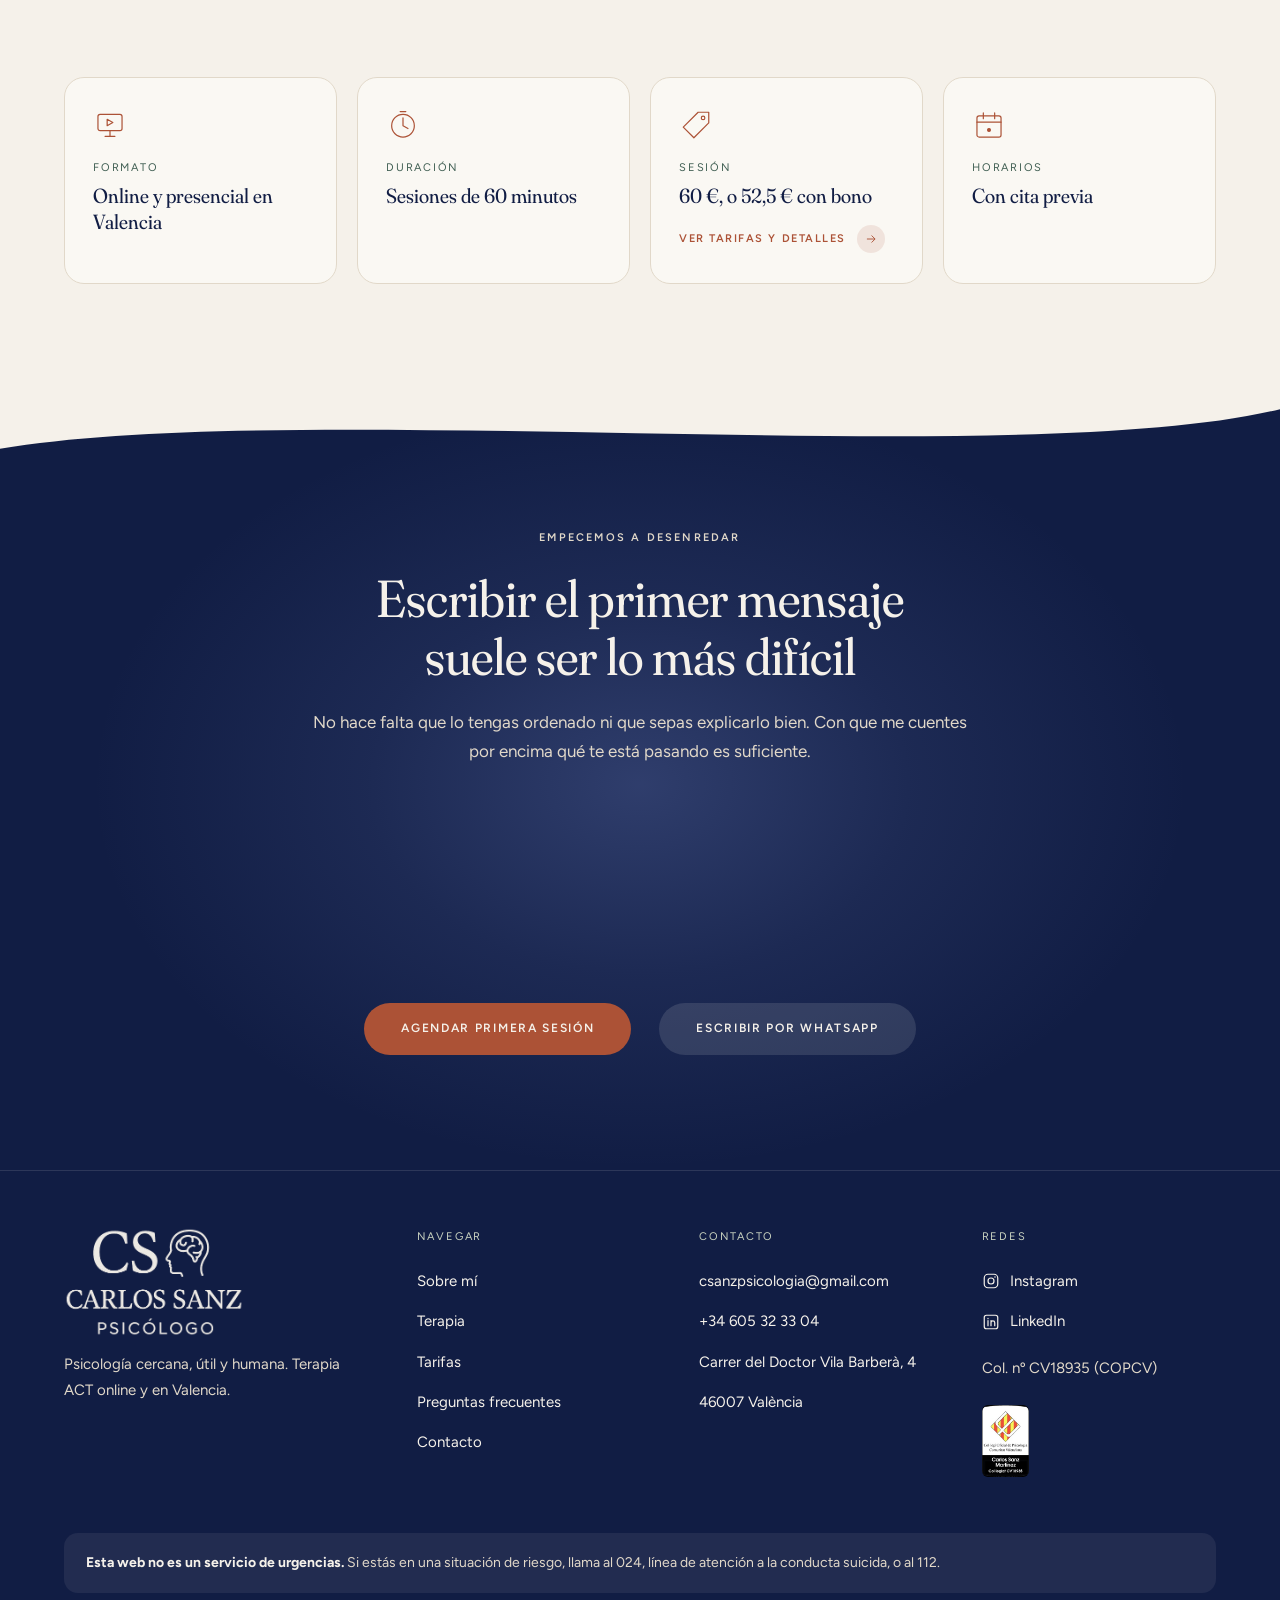
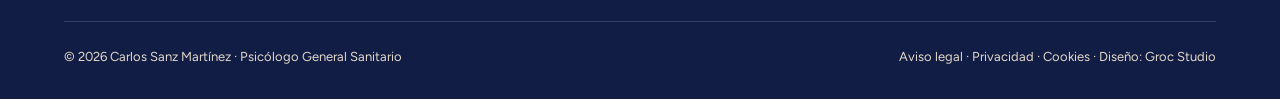
==== commit 4a218107: "Preload de la foto principal en home y Sobre mí Co-Authored-By: Claude Fable 5.1 <noreply@anthropic." ====
--- a/index.html
+++ b/index.html
@@ -27,6 +27,7 @@
 <link rel="preconnect" href="https://fonts.gstatic.com" crossorigin>
 <link rel="stylesheet" href="https://fonts.googleapis.com/css2?family=Fraunces:ital,opsz,wght,SOFT@0,9..144,300..500,50;1,9..144,300..500,50&family=Figtree:wght@300;400;500;600&display=swap">
 <link rel="stylesheet" href="assets/css/styles.css">
+<link rel="preload" as="image" href="assets/img/carlos-depie.jpg" fetchpriority="high">
 <script type="application/ld+json">
 [
   {
--- a/assets/css/styles.css
+++ b/assets/css/styles.css
@@ -497,9 +497,10 @@
 }
 
 @media (max-width: 760px) {
-  /* Cabecera en móvil: logo a la izquierda y el botón del menú fijo a la derecha */
-  .cabecera { justify-content: flex-start; position: relative; padding-left: 10px; }
-  .menu__toggle { position: absolute; right: 10px; top: 50%; transform: translateY(-50%); }
+  /* Cabecera en móvil: logo a la izquierda y botón del menú a la derecha, en flujo para que la píldora
+     crezca con él y el círculo del botón quede concéntrico con el borde redondeado (6 px de margen) */
+  .cabecera { justify-content: space-between; padding-left: 10px; }
+  .cabecera-fija.con-fondo .cabecera { padding: 6px 6px 6px 20px; }
   /* Nudo del cierre: a triple tamaño para que se aprecie el trazo; las colas horizontales quedan recortadas por la banda */
   .nudo { width: 300%; margin-left: -100%; }
   .menu { display: none; }
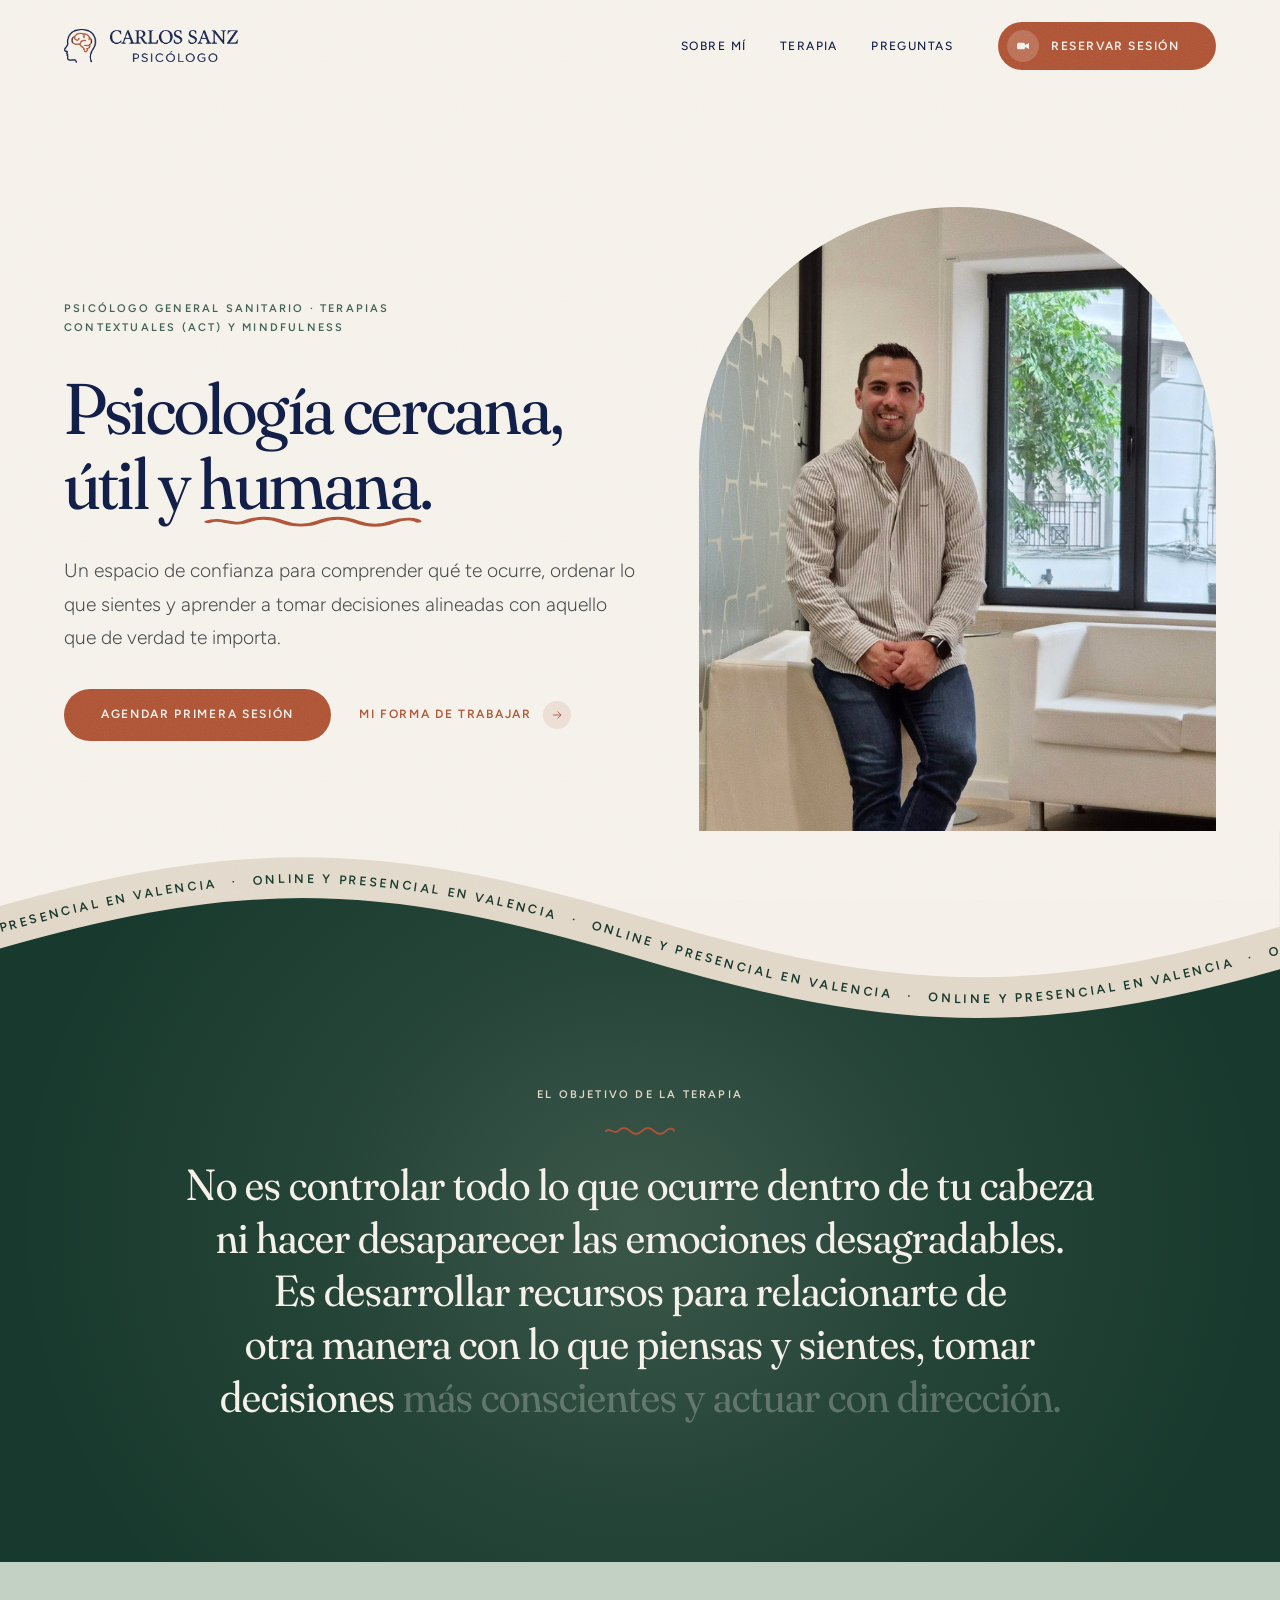
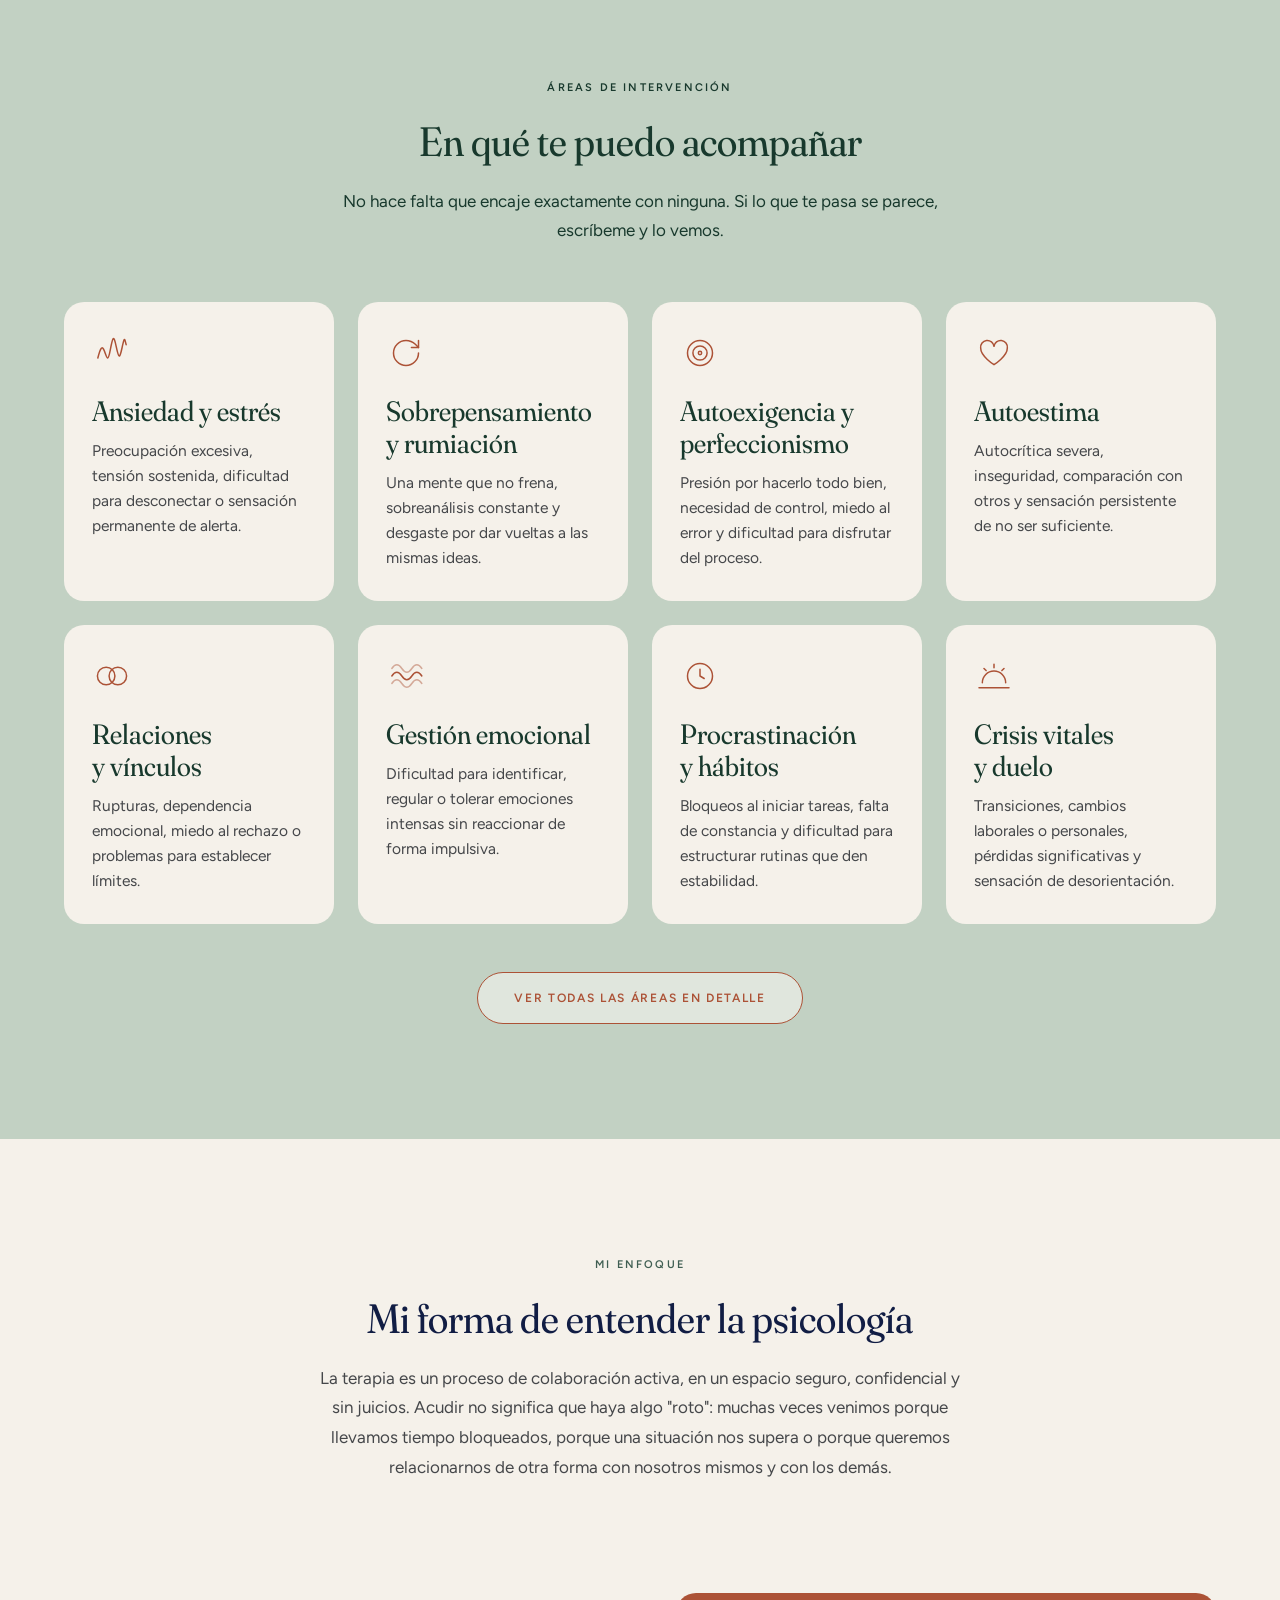
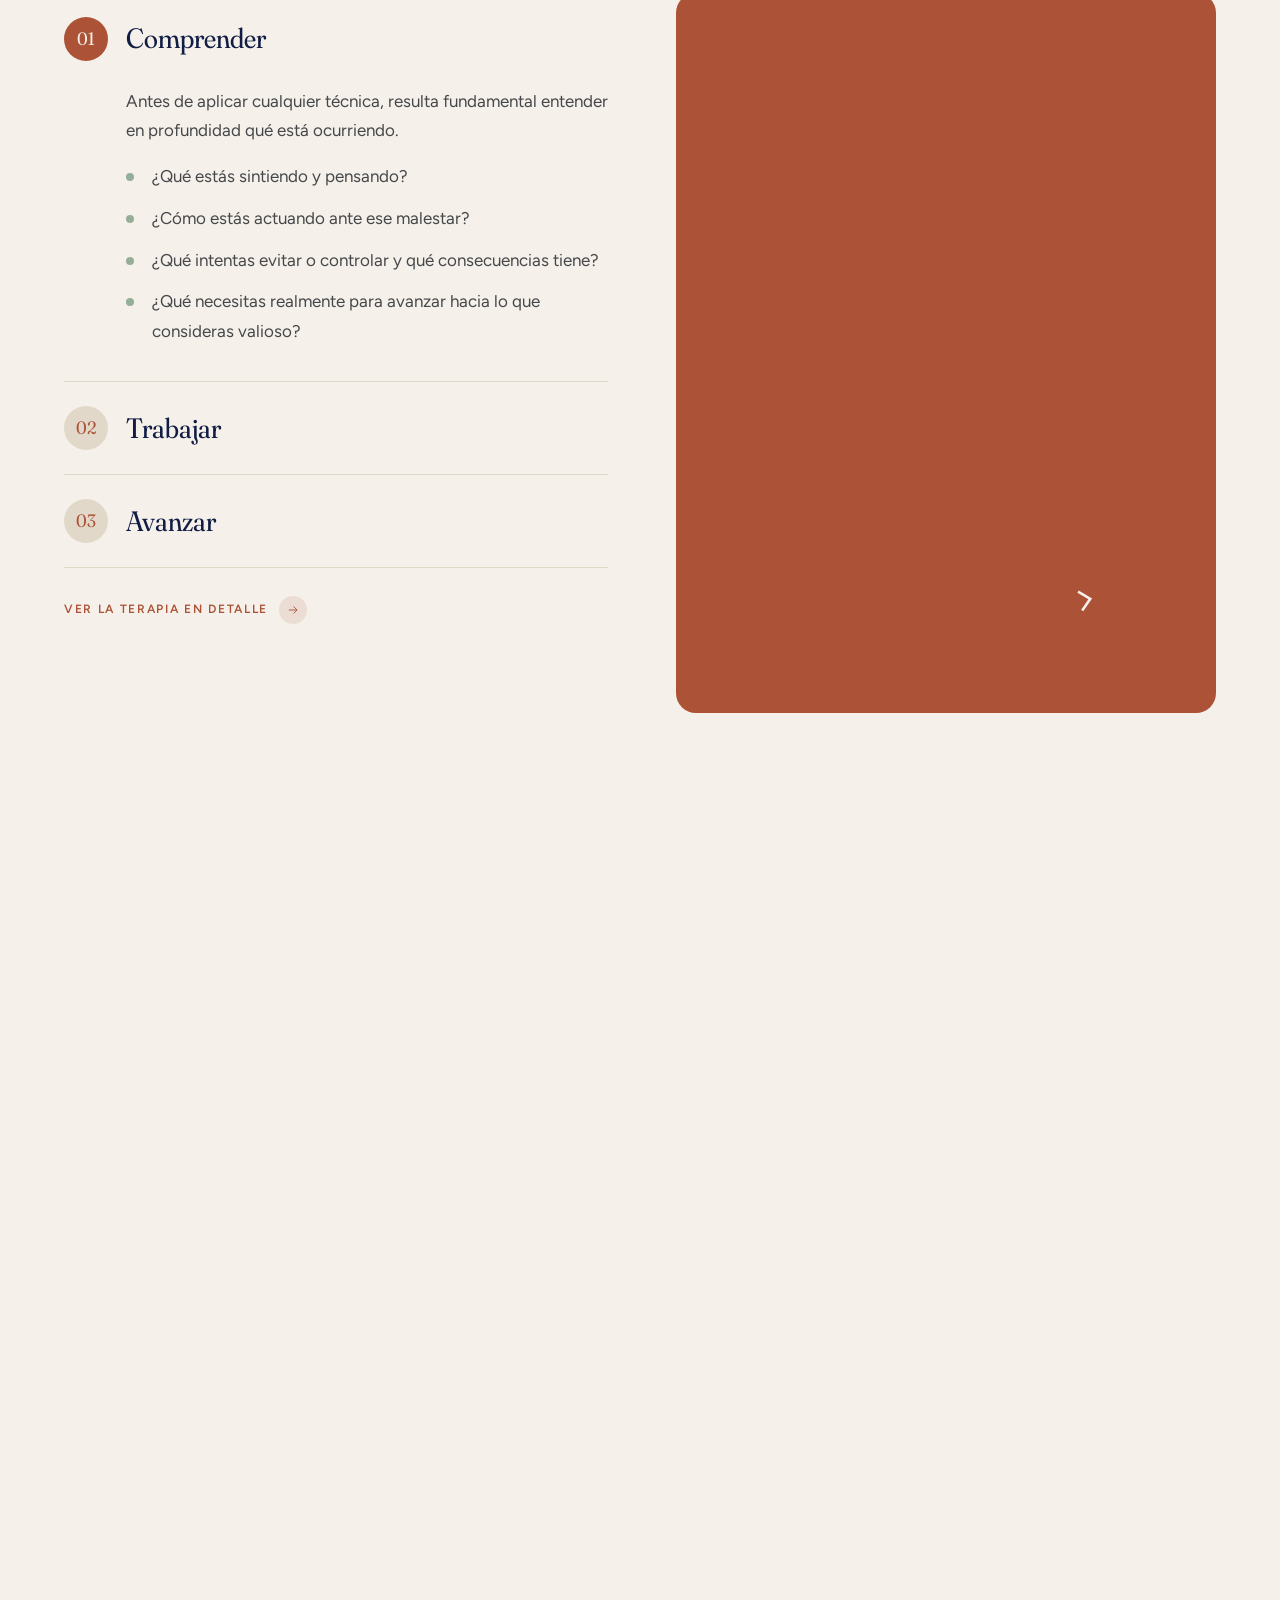
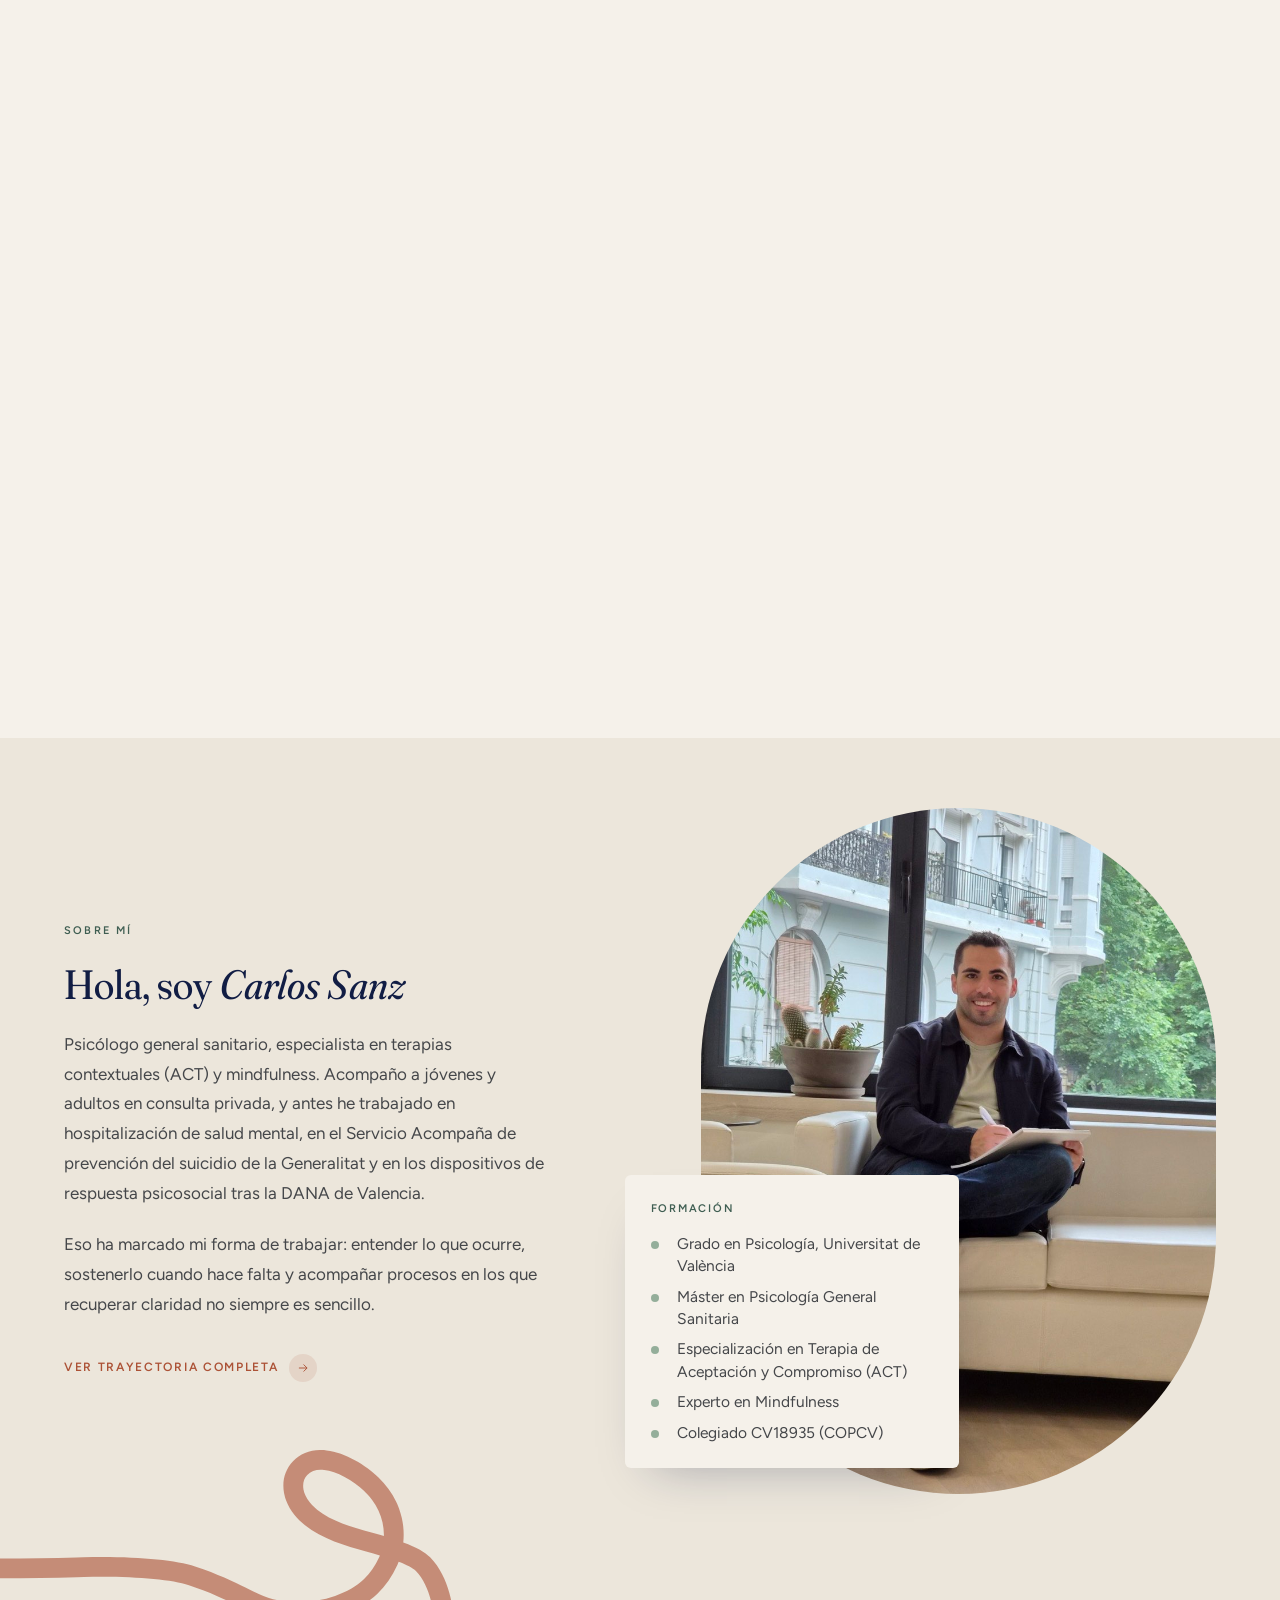
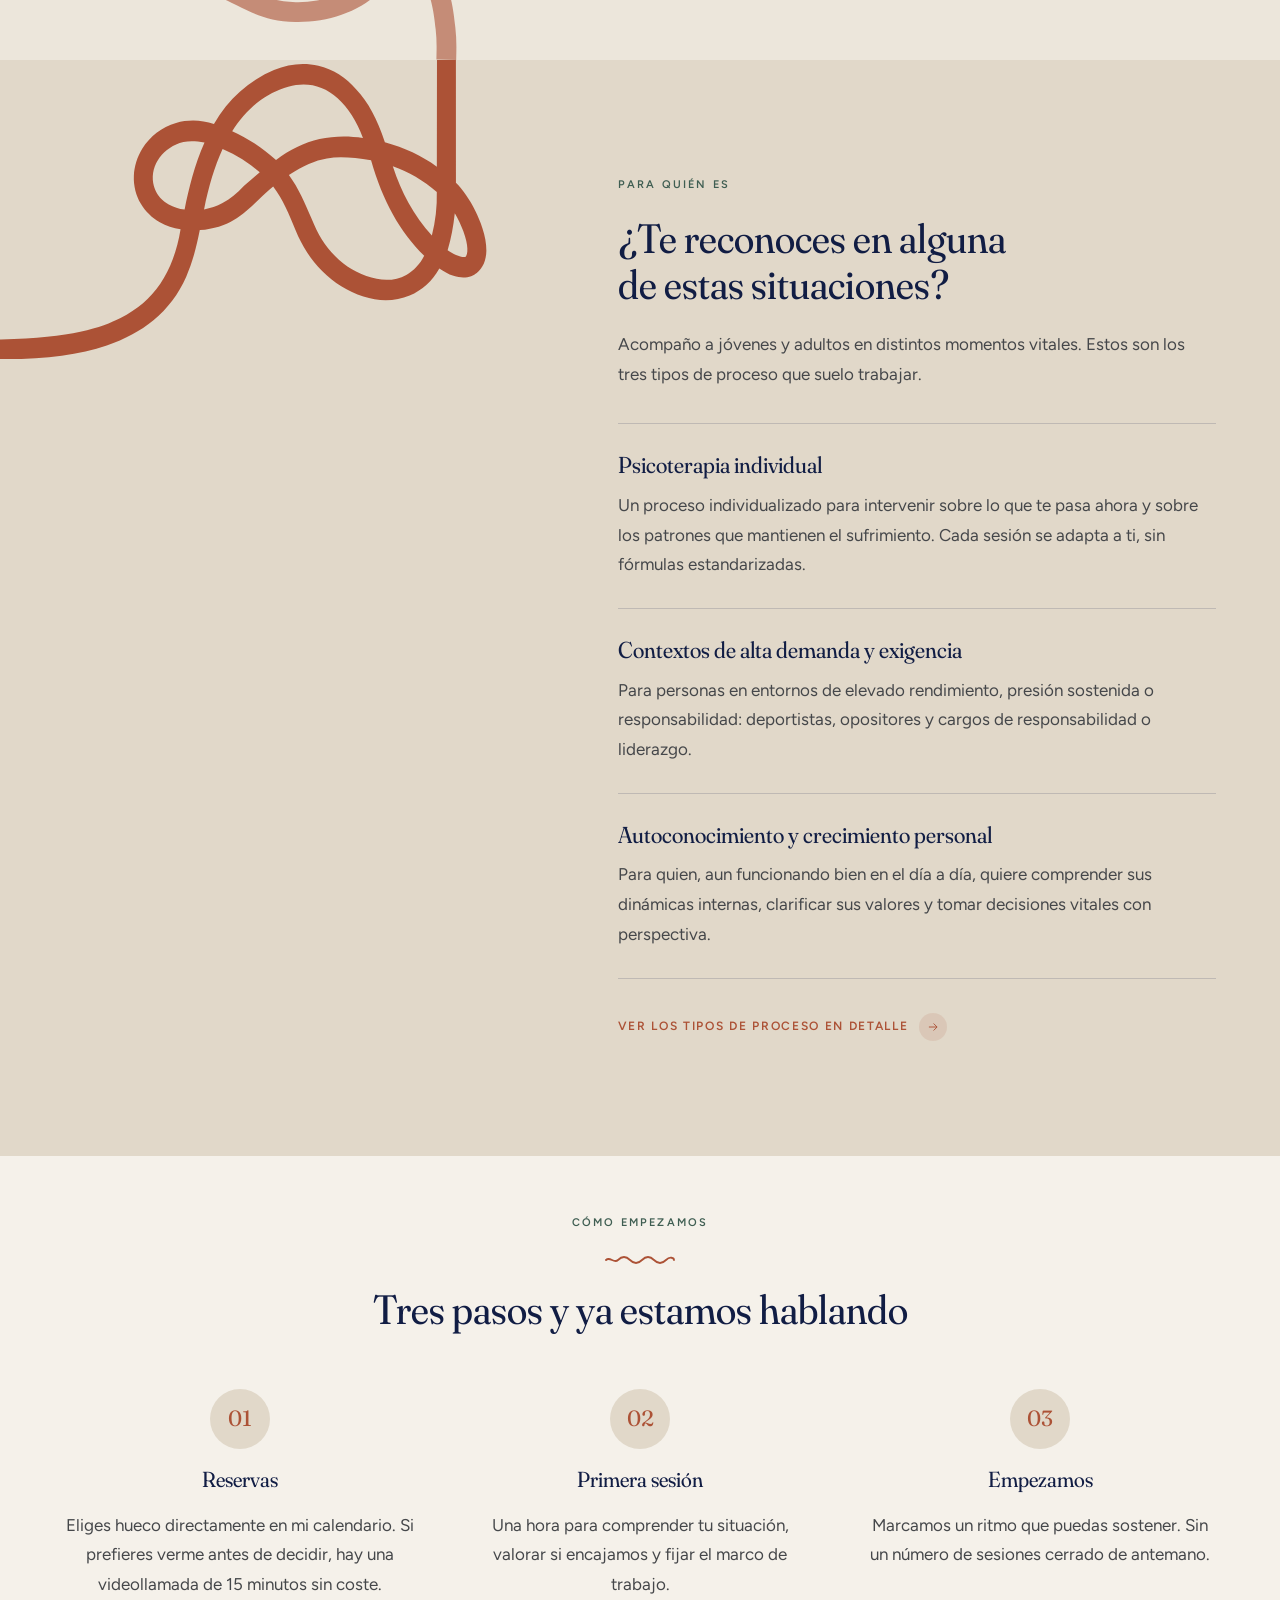
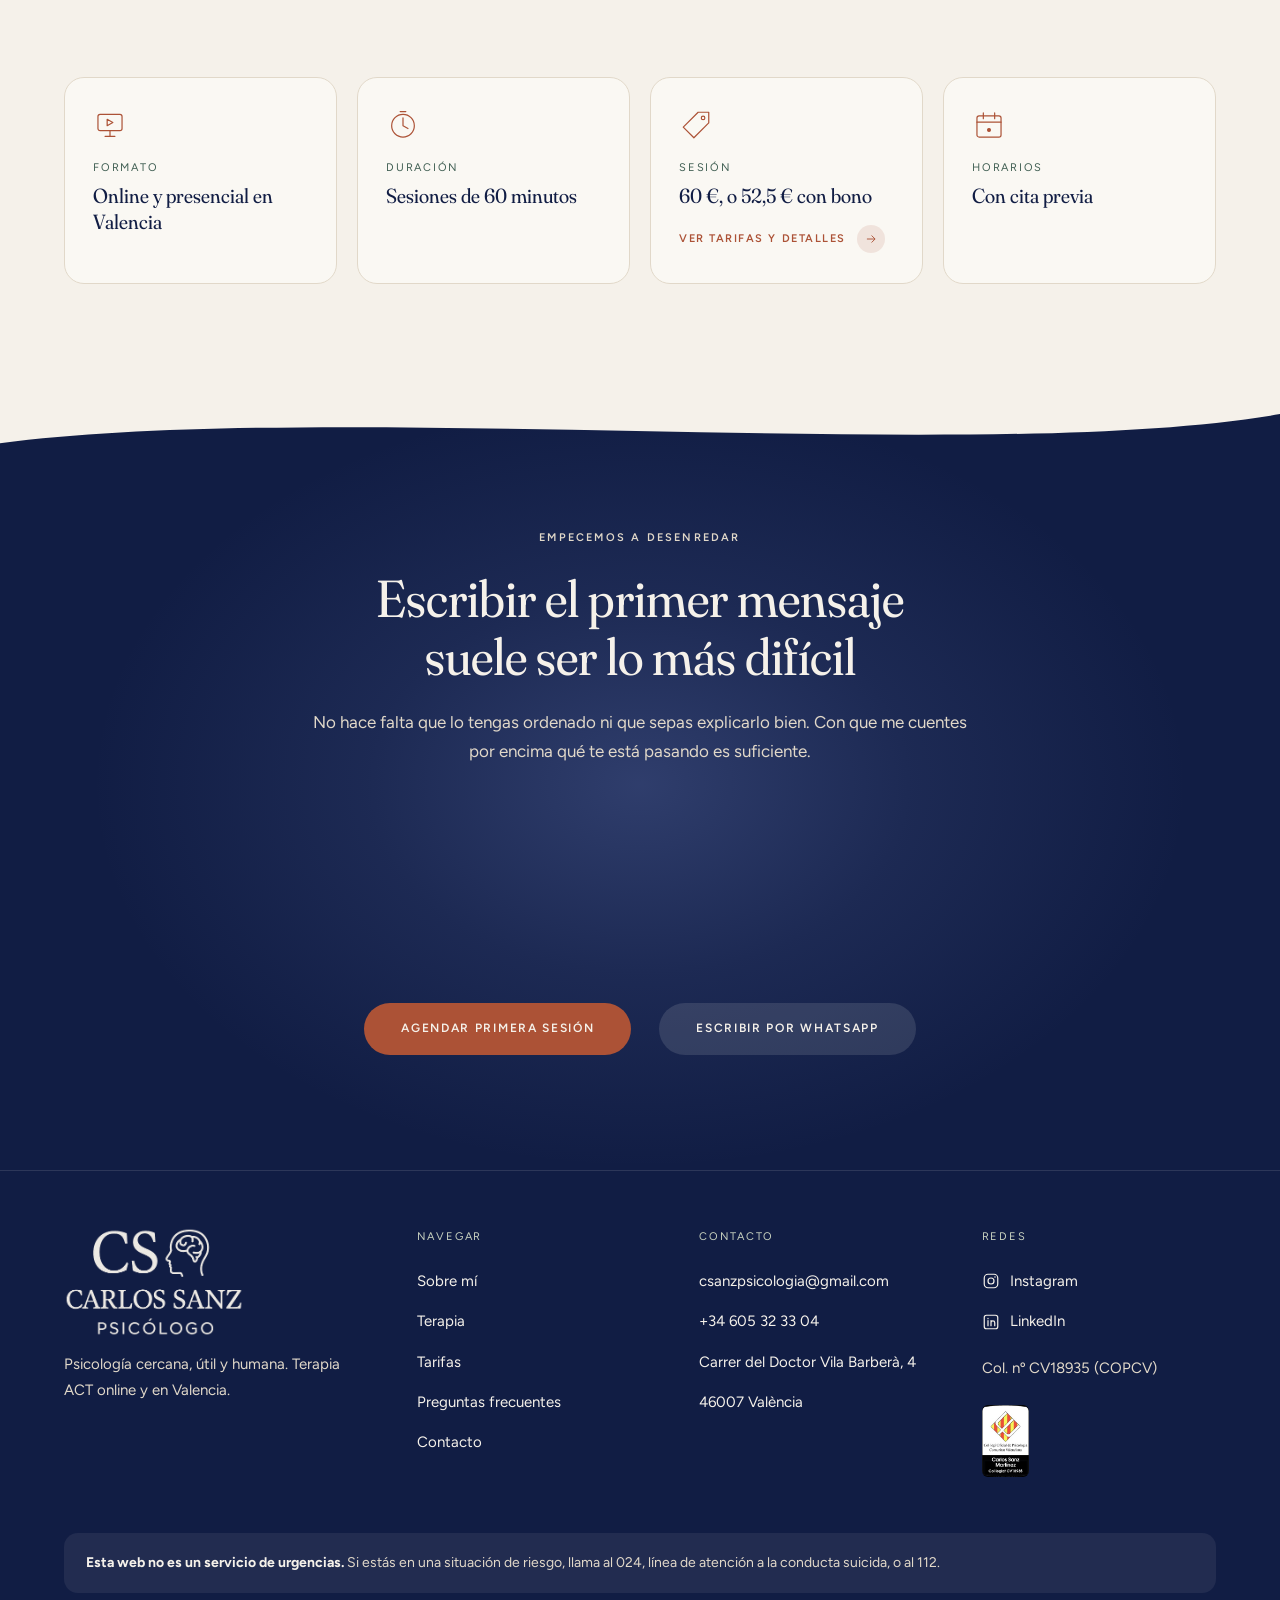
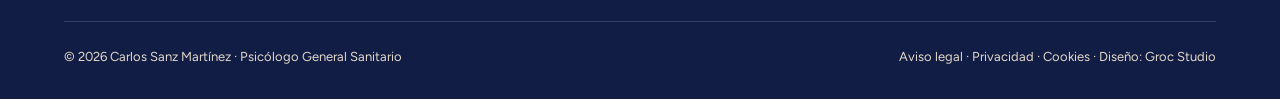
==== commit 53413026: "Versionado de CSS/JS para invalidar cachés; script duplicado fuera de las páginas legales Co-Authore" ====
--- a/index.html
+++ b/index.html
@@ -26,7 +26,7 @@
 <link rel="preconnect" href="https://fonts.googleapis.com">
 <link rel="preconnect" href="https://fonts.gstatic.com" crossorigin>
 <link rel="stylesheet" href="https://fonts.googleapis.com/css2?family=Fraunces:ital,opsz,wght,SOFT@0,9..144,300..500,50;1,9..144,300..500,50&family=Figtree:wght@300;400;500;600&display=swap">
-<link rel="stylesheet" href="assets/css/styles.css">
+<link rel="stylesheet" href="assets/css/styles.css?v=202610011933">
 <link rel="preload" as="image" href="assets/img/carlos-depie.jpg" fetchpriority="high">
 <script type="application/ld+json">
 [
@@ -510,6 +510,6 @@
 
 <a class="btn btn--primario cta-flotante" href="contacto.html">Reservar sesión</a>
 
-<script src="assets/js/main.js"></script>
+<script src="assets/js/main.js?v=202610011933"></script>
 </body>
 </html>
--- a/assets/css/styles.css
+++ b/assets/css/styles.css
@@ -701,18 +701,8 @@
   .enfoque-scroll { height: auto; }
   .pasos__hilo { display: none; }
   .enfoque-sticky { position: static; height: auto; grid-template-columns: 1fr; padding-block: 0; }
-  /* En móvil el lienzo es una franja horizontal que va detrás de la lista y se queda fija abajo mientras
-     recorres los pasos: el hilo se dibuja al tocar cada uno. El viewBox se ajusta por JS para centrar el garabato */
-  .enfoque__lienzo {
-    order: 1; position: sticky; bottom: 16px; z-index: 3;
-    height: 216px; aspect-ratio: auto; width: 100%; justify-self: stretch; margin-top: 16px;
-    display: flex; align-items: center; justify-content: center;
-    box-shadow: 0 18px 40px -24px rgba(17, 29, 68, 0.45);
-  }
-  /* Girado 90º: el ancho de aquí es la altura visual (cabe en la franja) y la altura sale sola.
-     --dx lo pone el JS para centrar el tramo dibujado en cada paso */
-  .hilo { margin: 0; width: 186px; height: auto; max-width: none; transform: translateX(var(--dx, 0px)) rotate(-90deg); transition: transform .9s cubic-bezier(.22,.61,.36,1); }
-  .hilo__seg { transition: stroke-dashoffset 1.4s cubic-bezier(.22,.61,.36,1); }
+  /* En móvil no se muestra el lienzo con el hilo: los pasos se abren solos al hacer scroll y con eso basta */
+  .enfoque__lienzo { display: none; }
   .enfoque__interior > p, .enfoque__interior > ul, .enfoque__interior > ol { margin-left: 0; }
 }
 @media (max-width: 760px) {
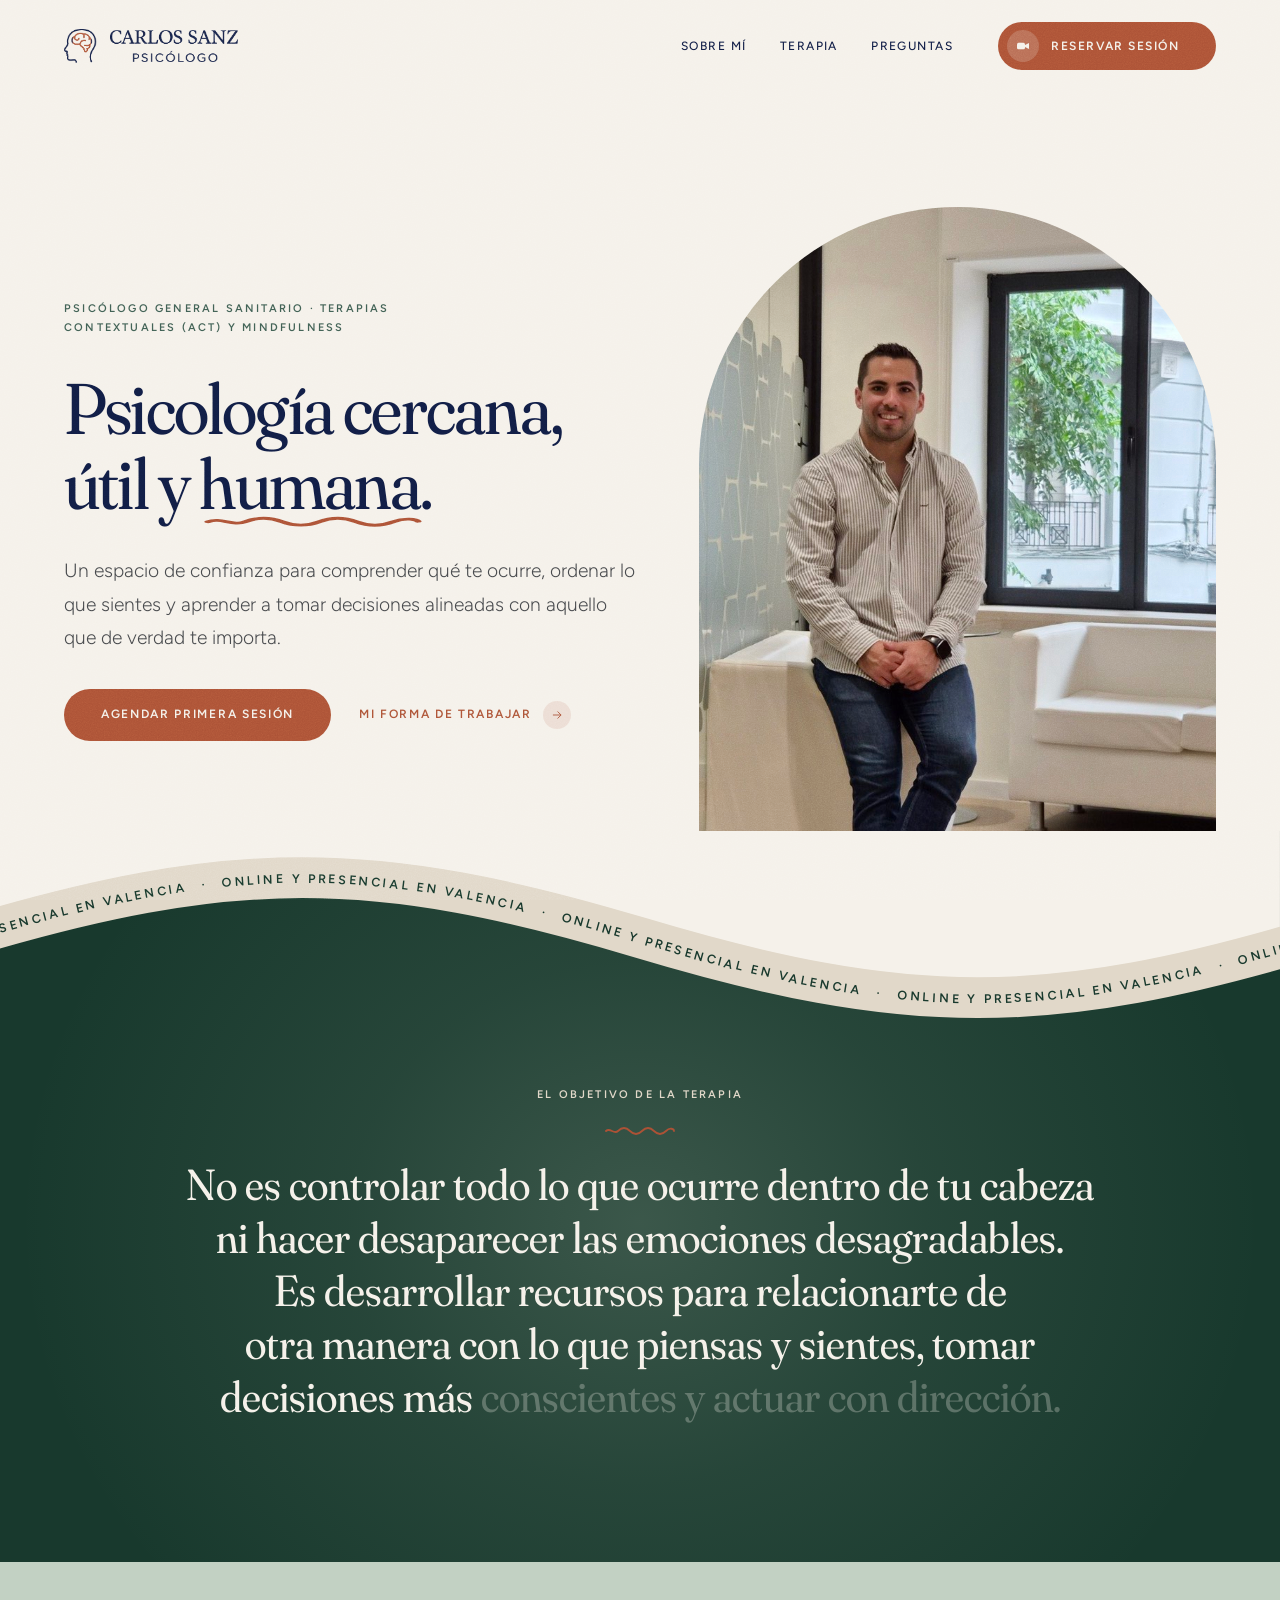
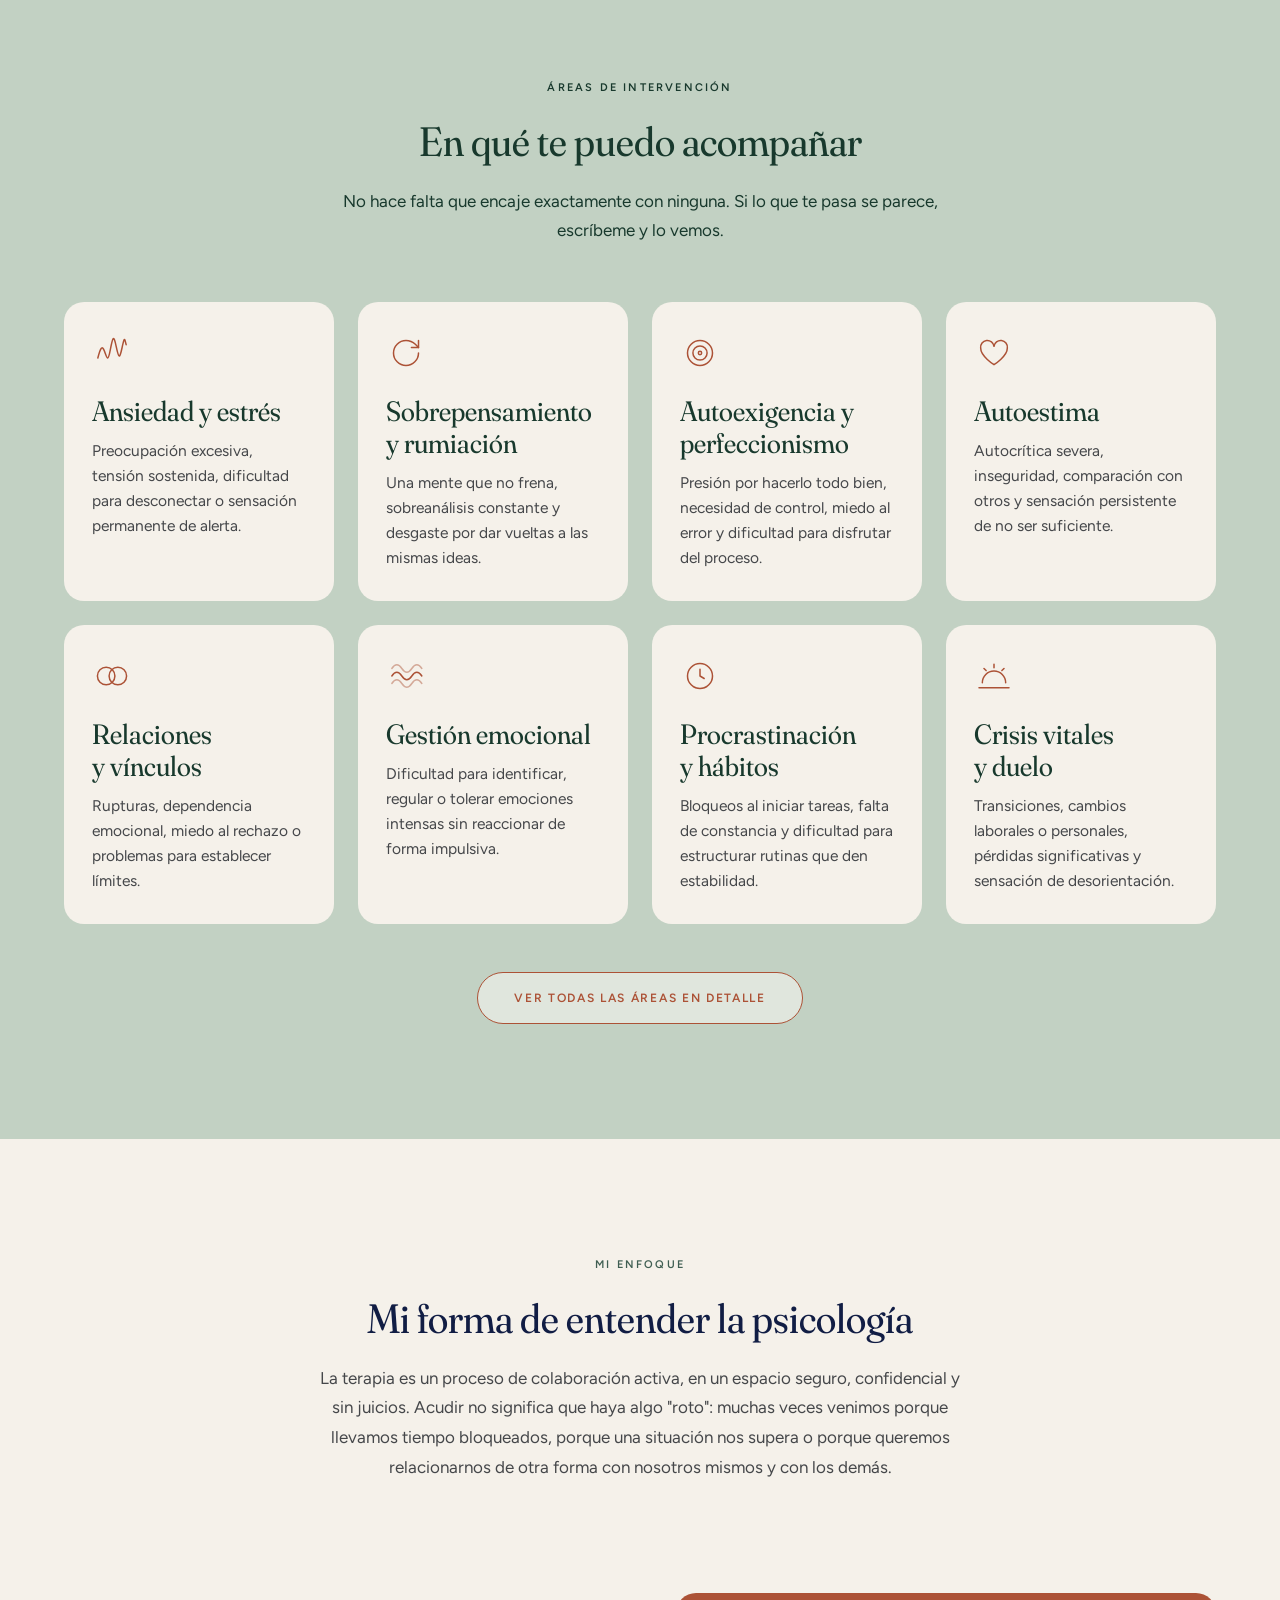
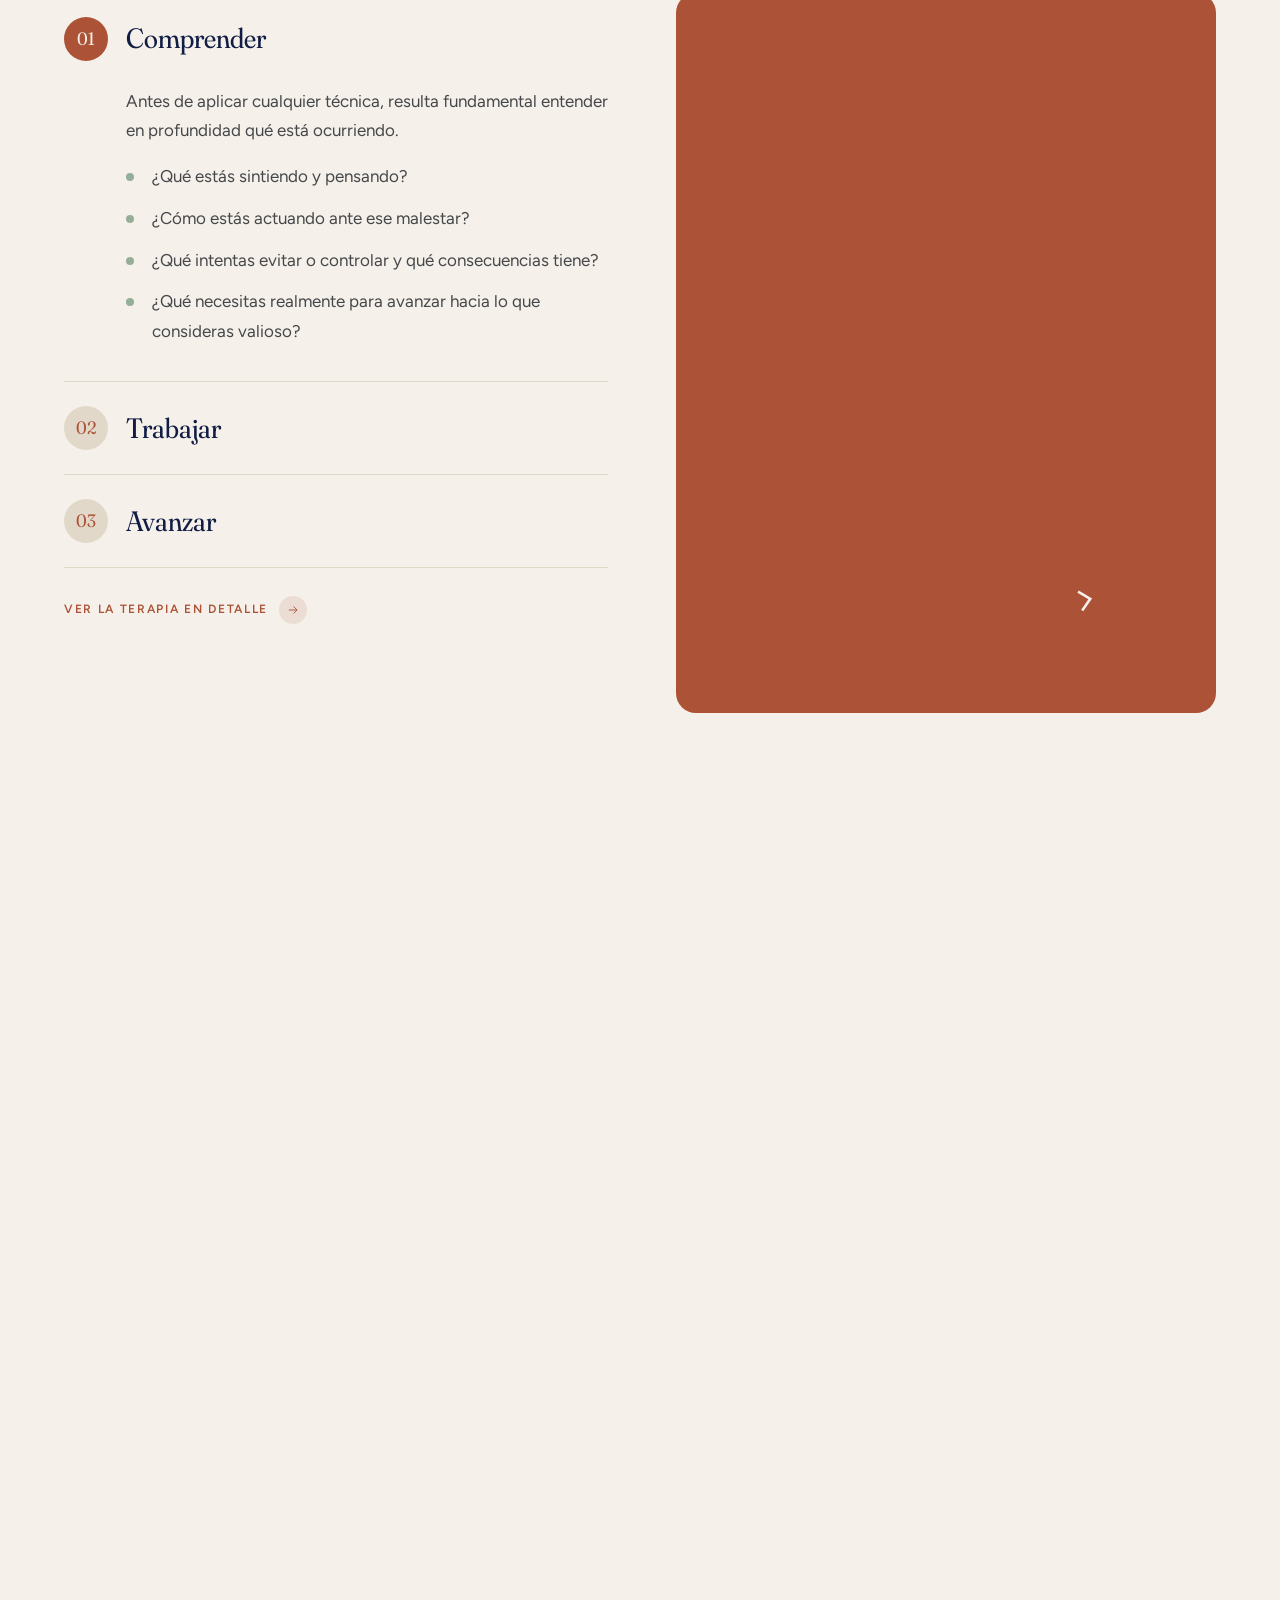
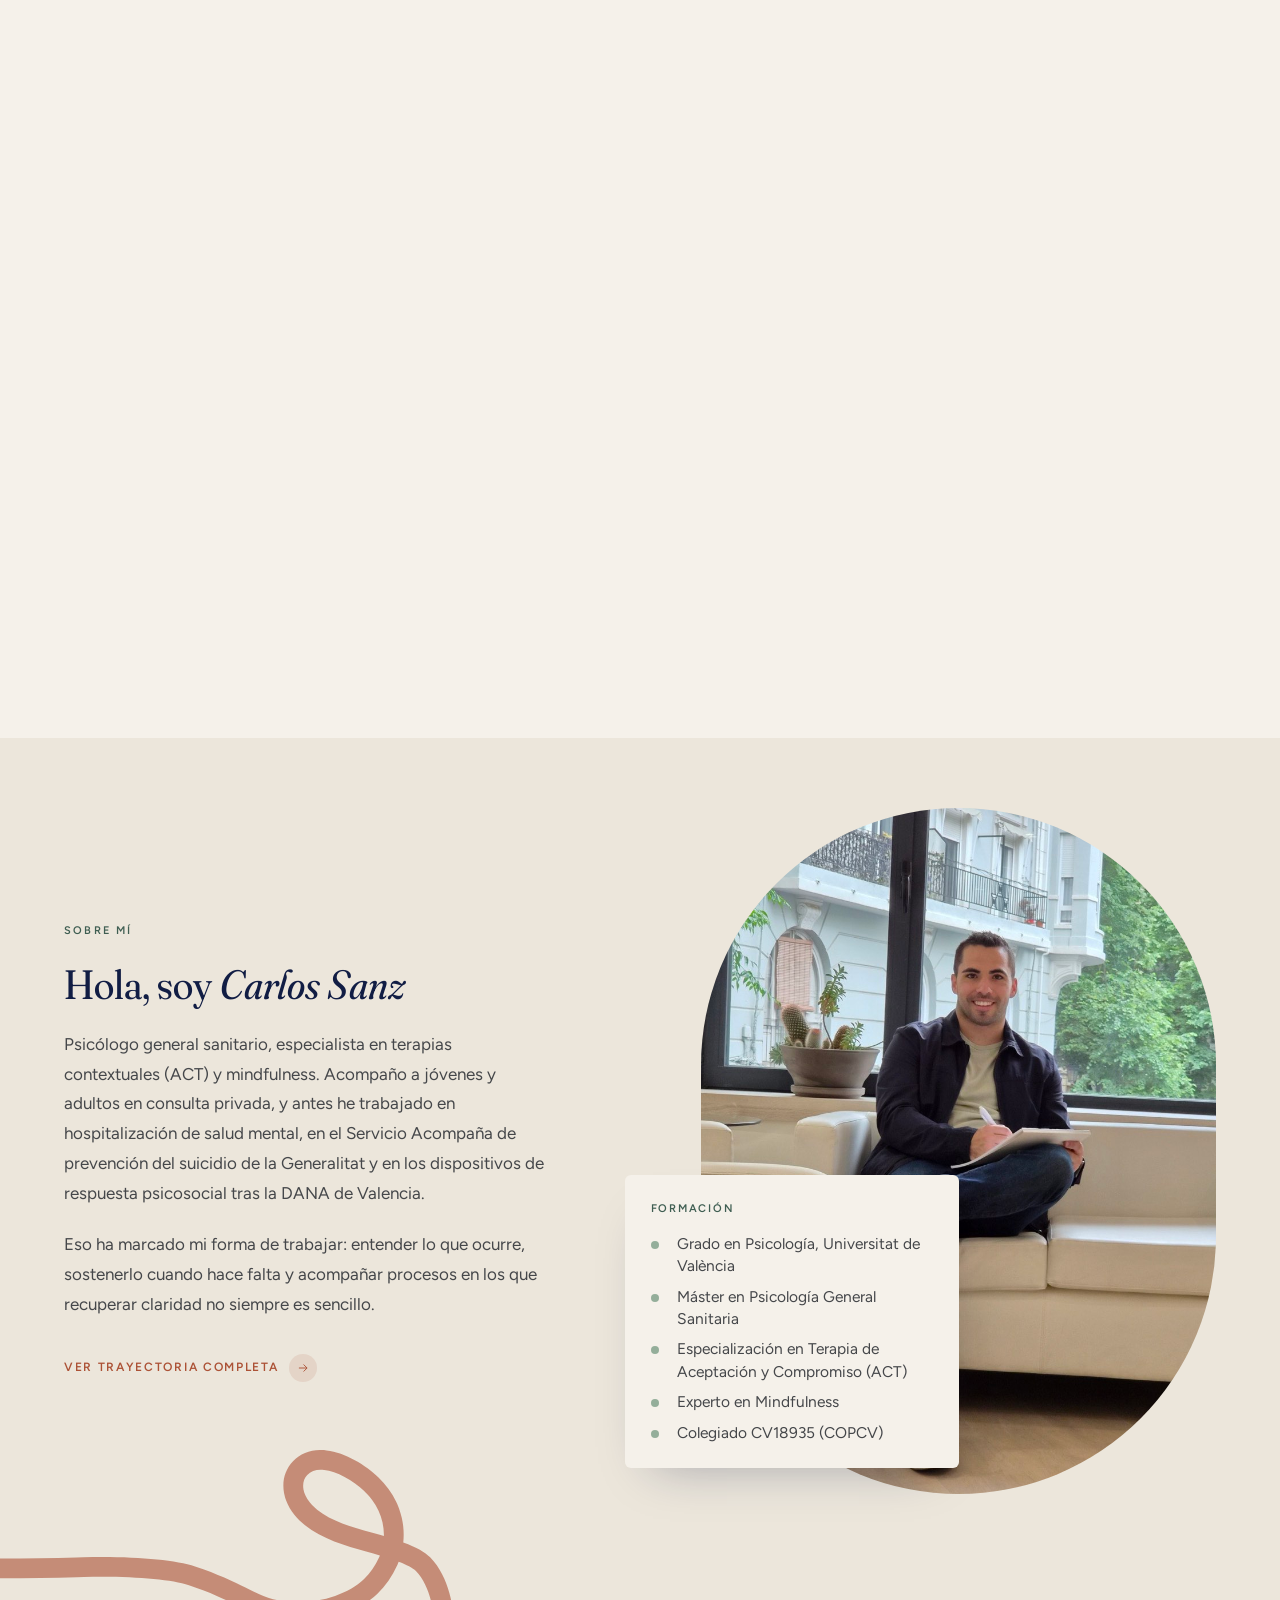
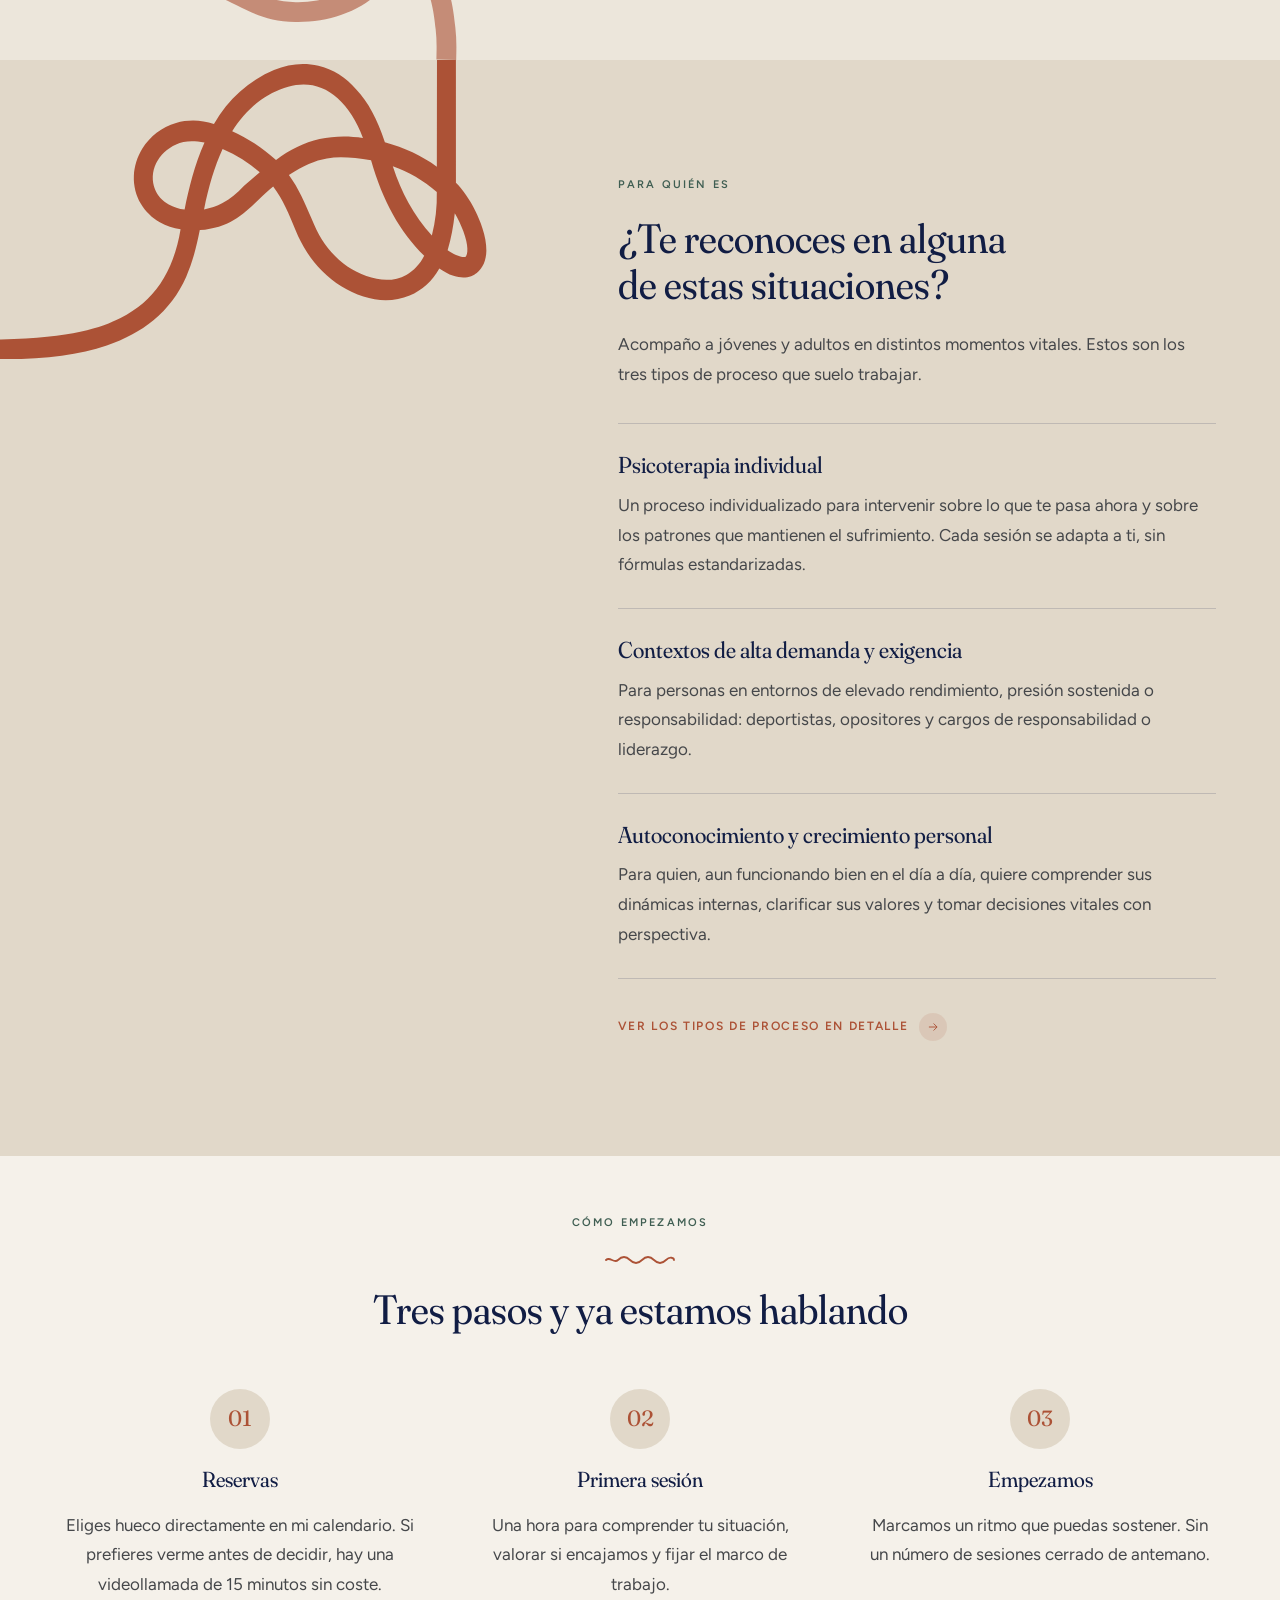
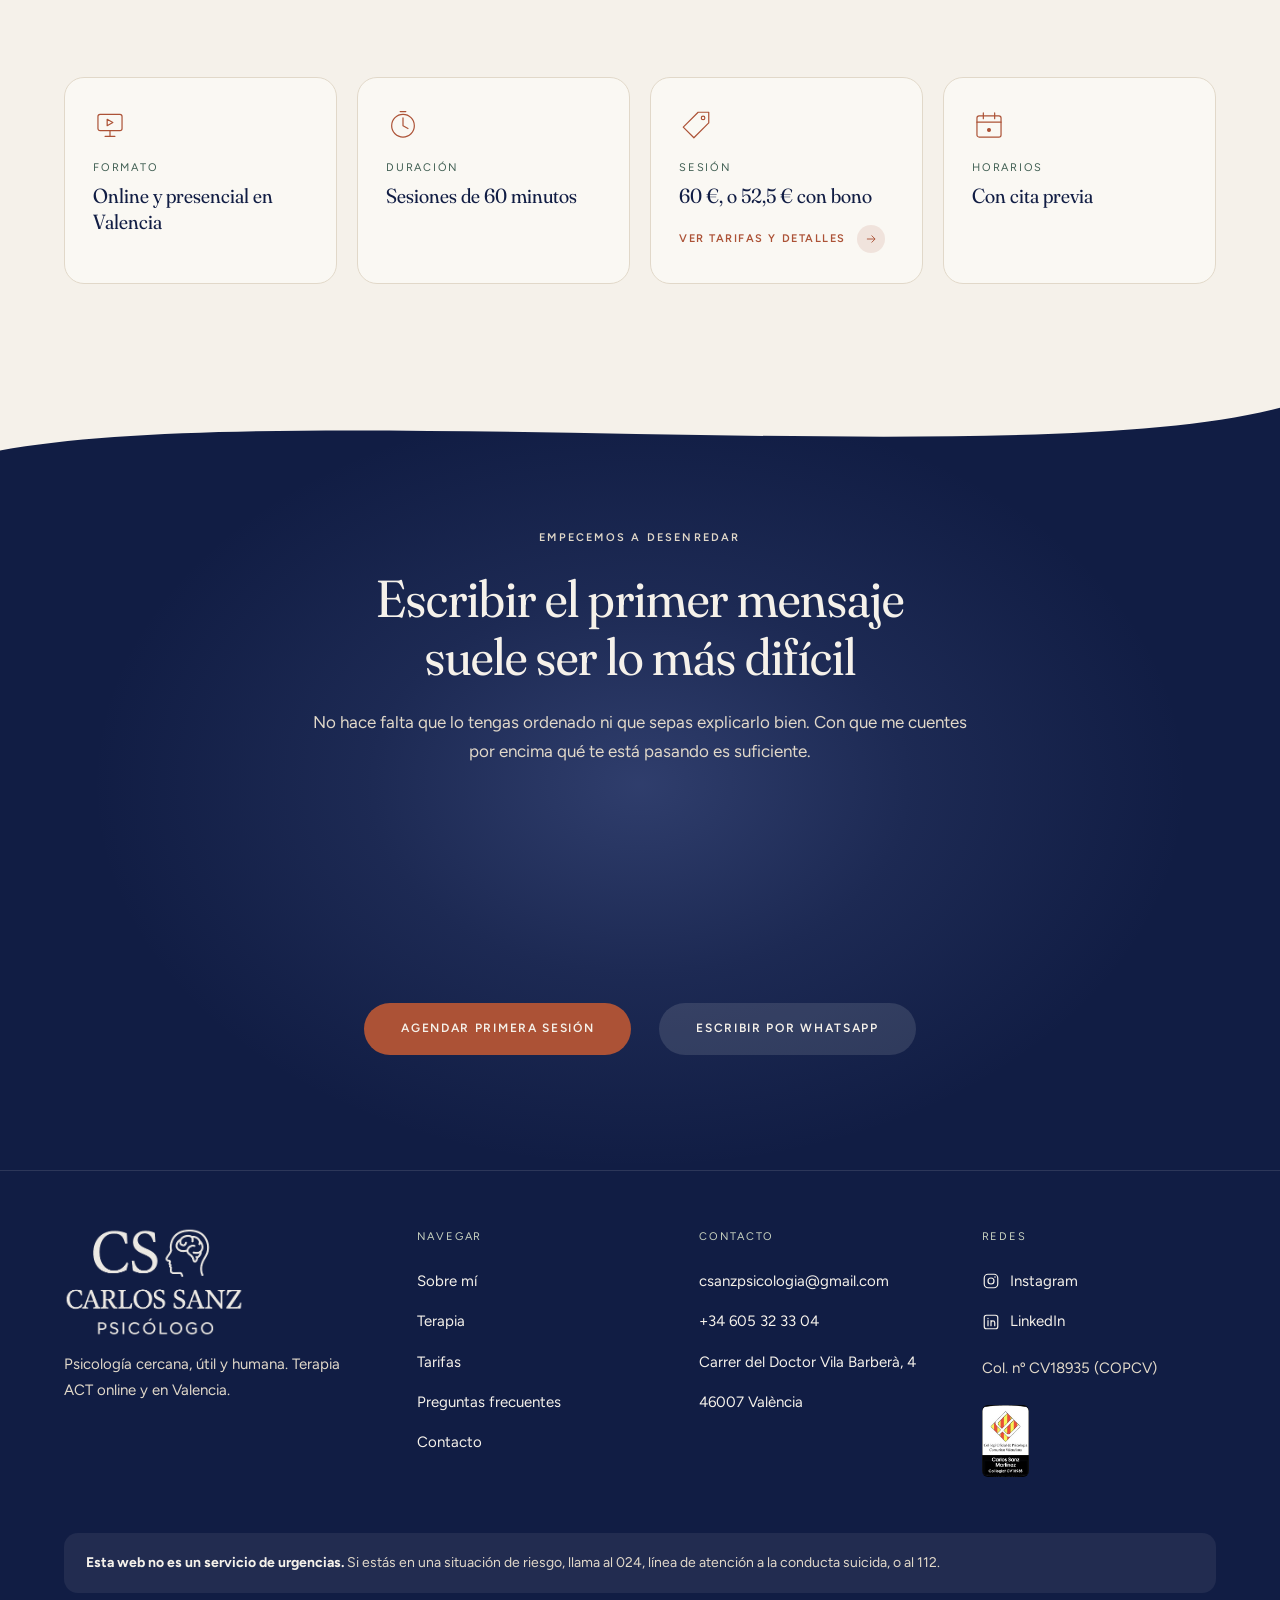
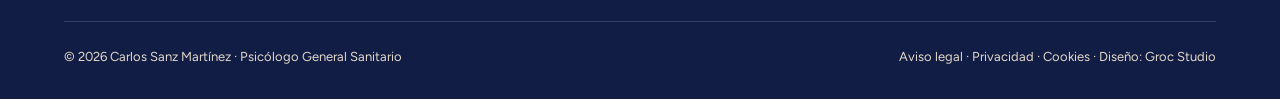
==== commit a8245e62: "Rendimiento: el hilo de Comprender/Avanzar ya no recorre el trazado en cada carga (segundos de CPU m" ====
--- a/index.html
+++ b/index.html
@@ -26,7 +26,7 @@
 <link rel="preconnect" href="https://fonts.googleapis.com">
 <link rel="preconnect" href="https://fonts.gstatic.com" crossorigin>
 <link rel="stylesheet" href="https://fonts.googleapis.com/css2?family=Fraunces:ital,opsz,wght,SOFT@0,9..144,300..500,50;1,9..144,300..500,50&family=Figtree:wght@300;400;500;600&display=swap">
-<link rel="stylesheet" href="assets/css/styles.css?v=202610011933">
+<link rel="stylesheet" href="assets/css/styles.css?v=202610012007">
 <link rel="preload" as="image" href="assets/img/carlos-depie.jpg" fetchpriority="high">
 <script type="application/ld+json">
 [
@@ -510,6 +510,6 @@
 
 <a class="btn btn--primario cta-flotante" href="contacto.html">Reservar sesión</a>
 
-<script src="assets/js/main.js?v=202610011933"></script>
+<script src="assets/js/main.js?v=202610012007"></script>
 </body>
 </html>
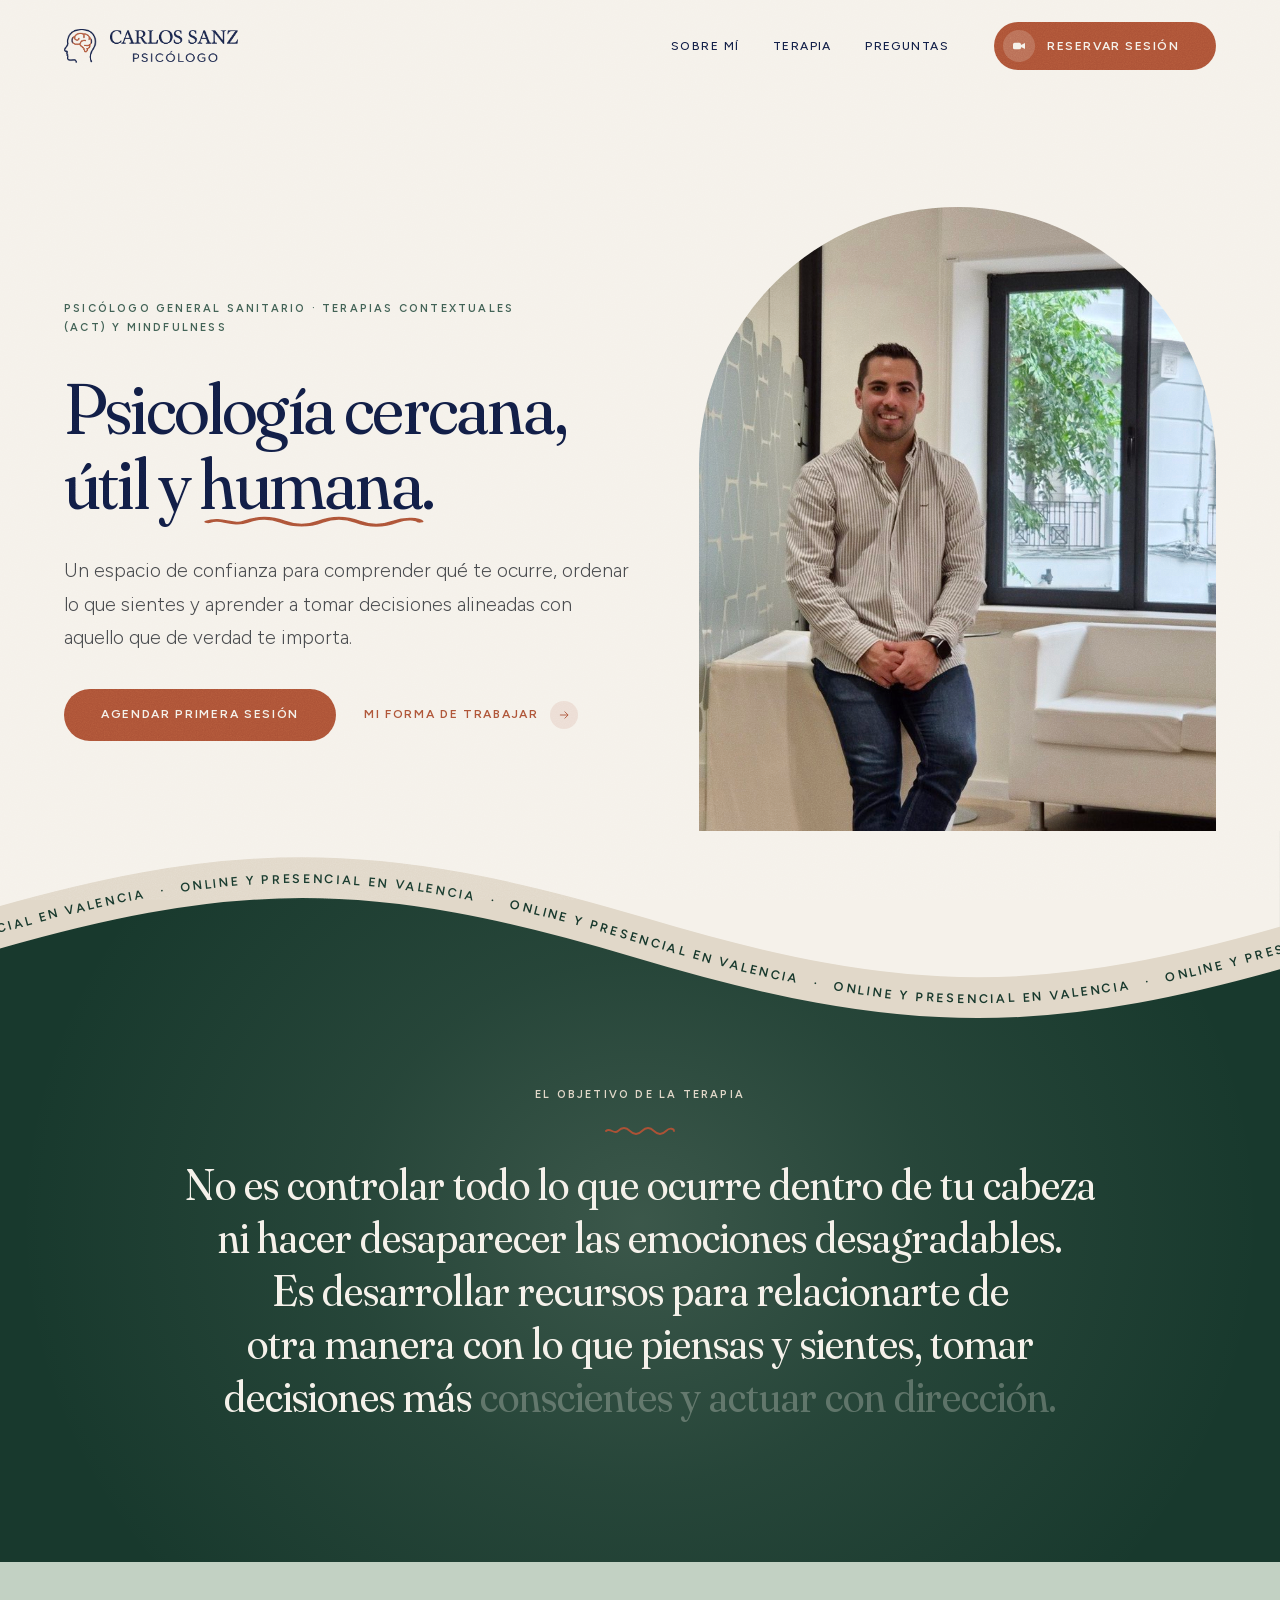
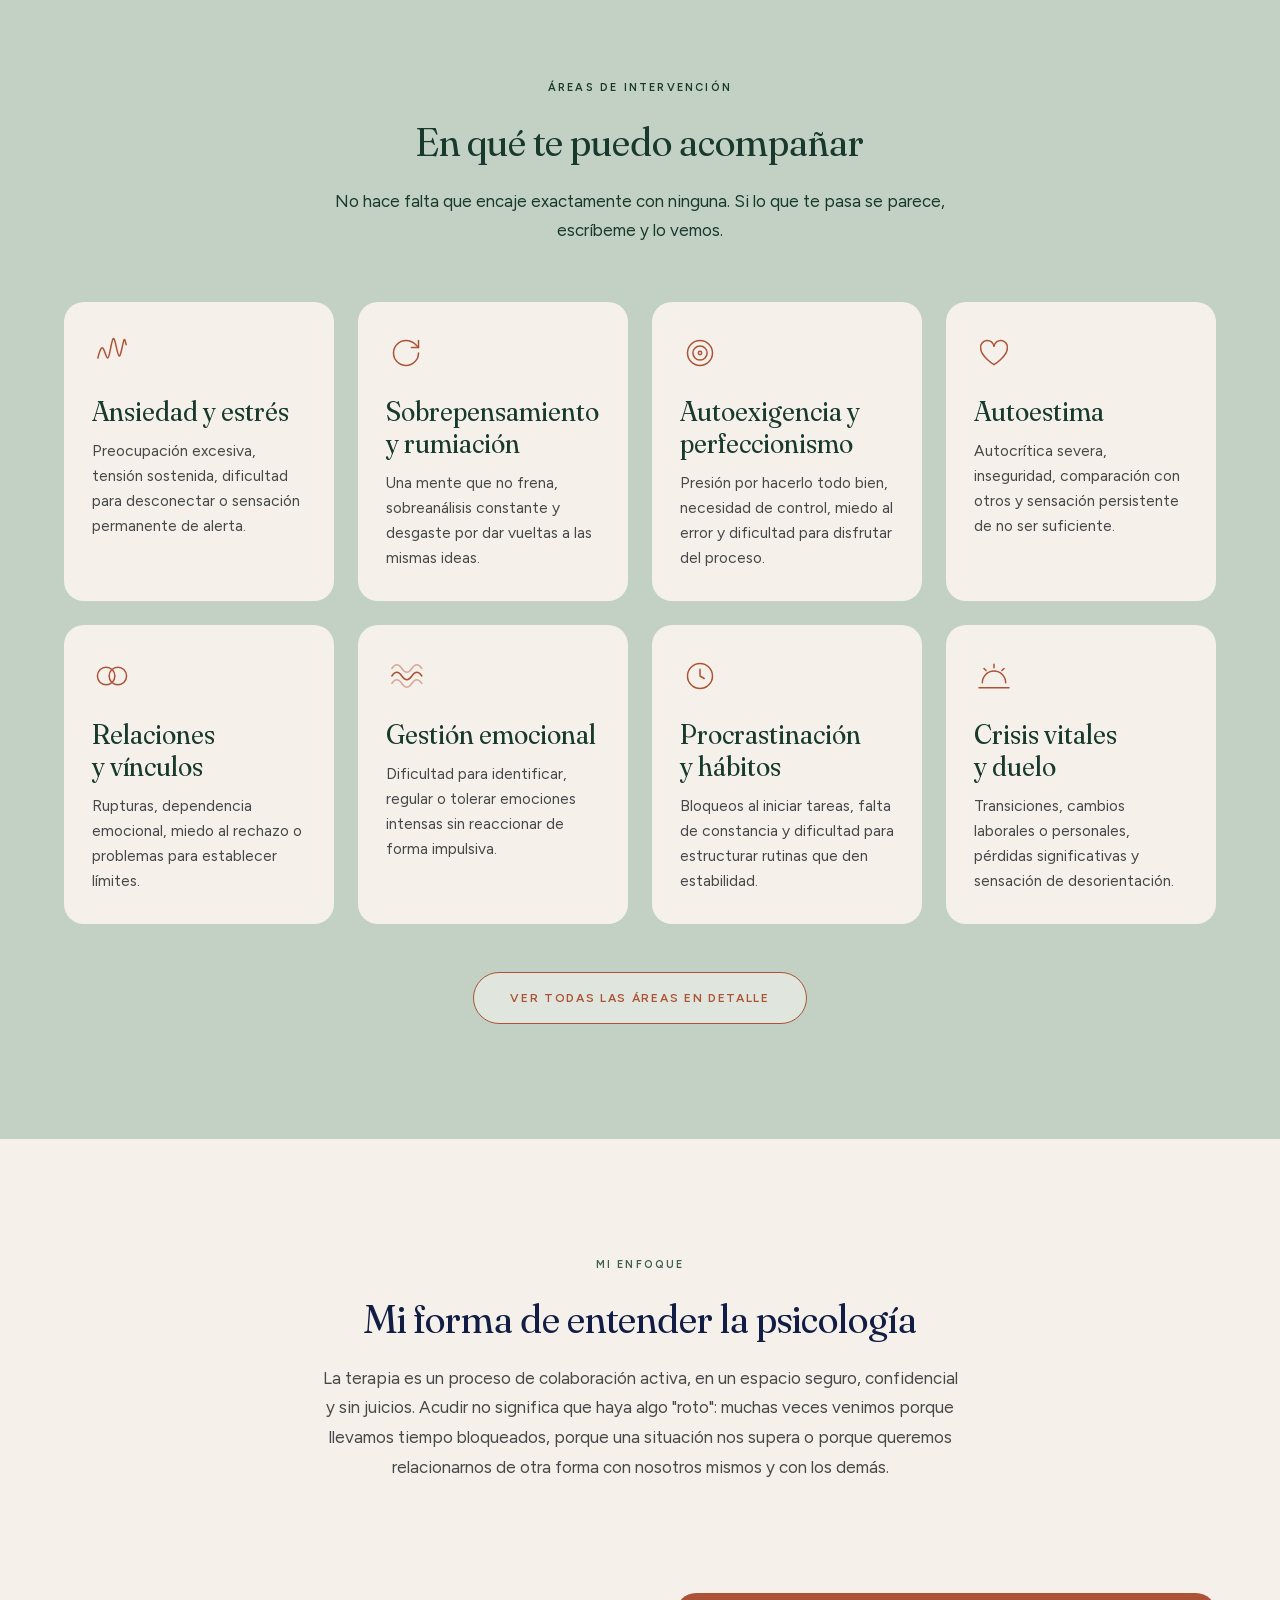
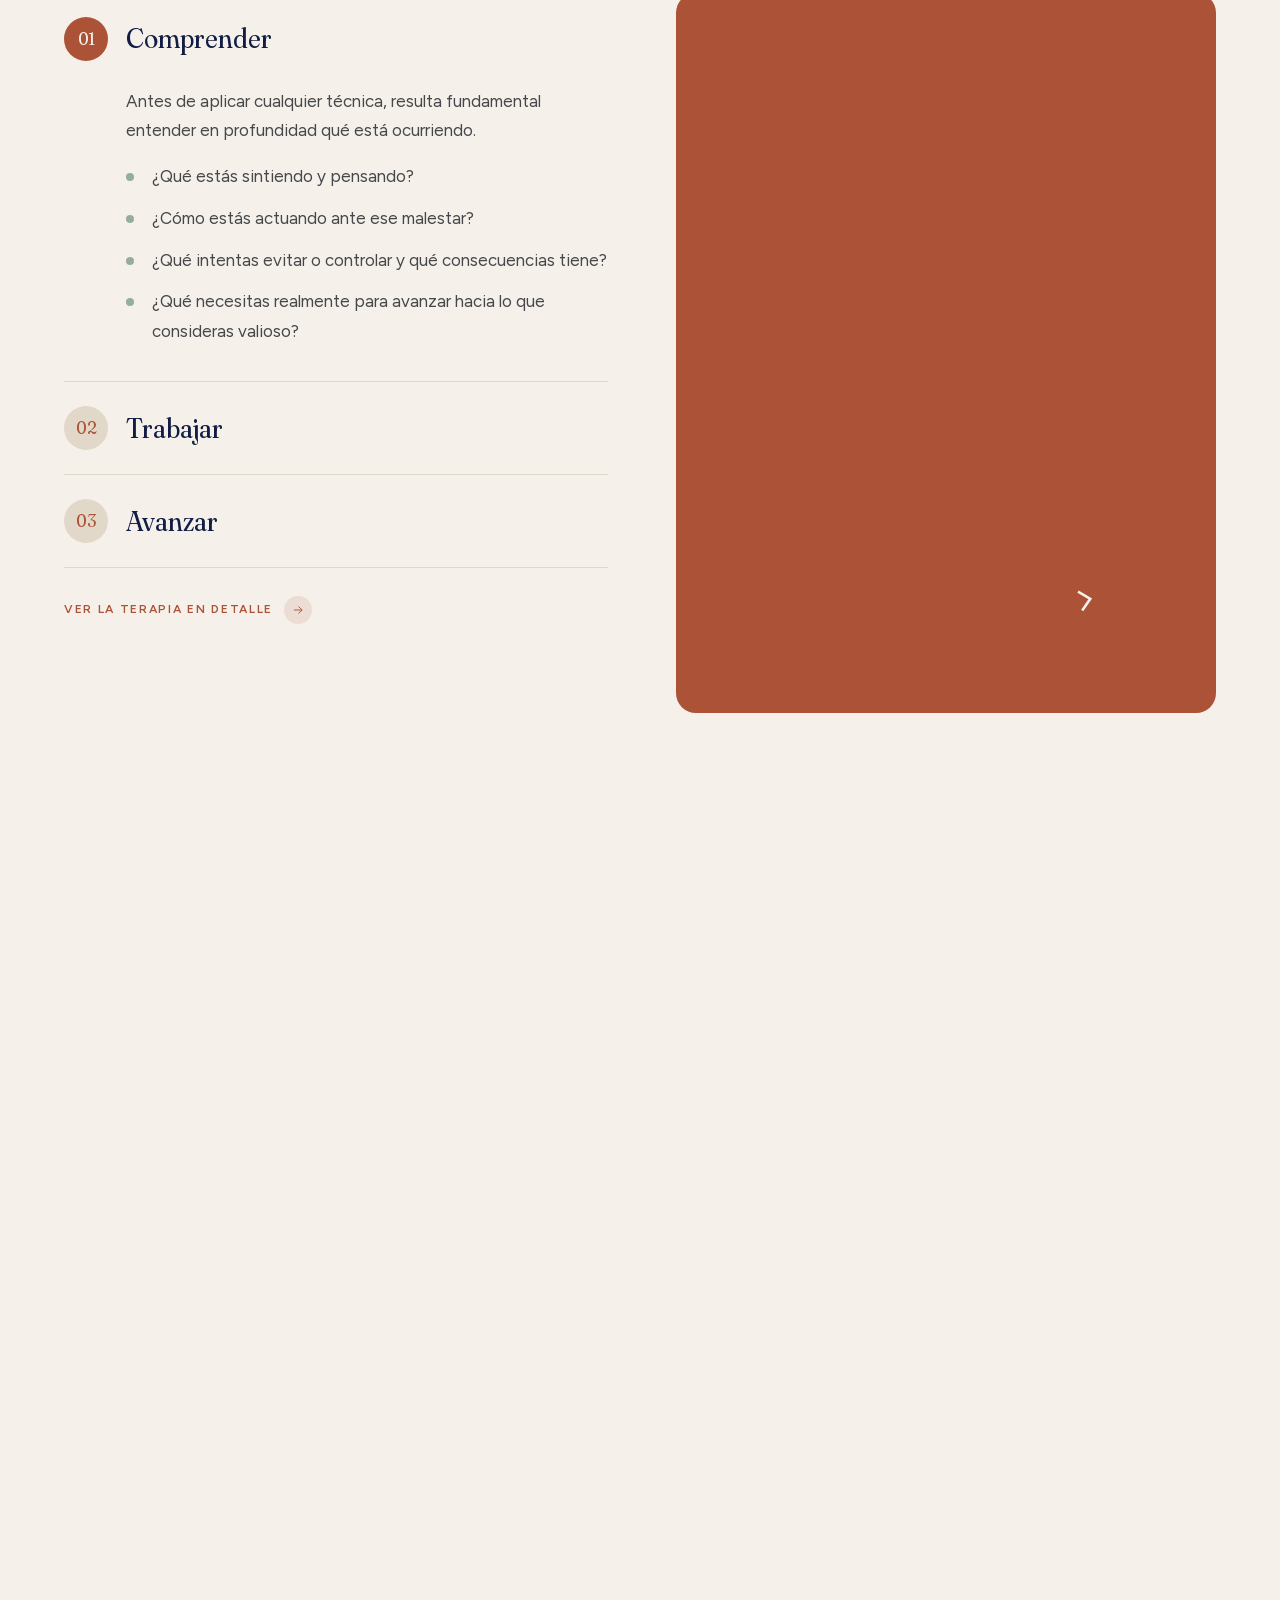
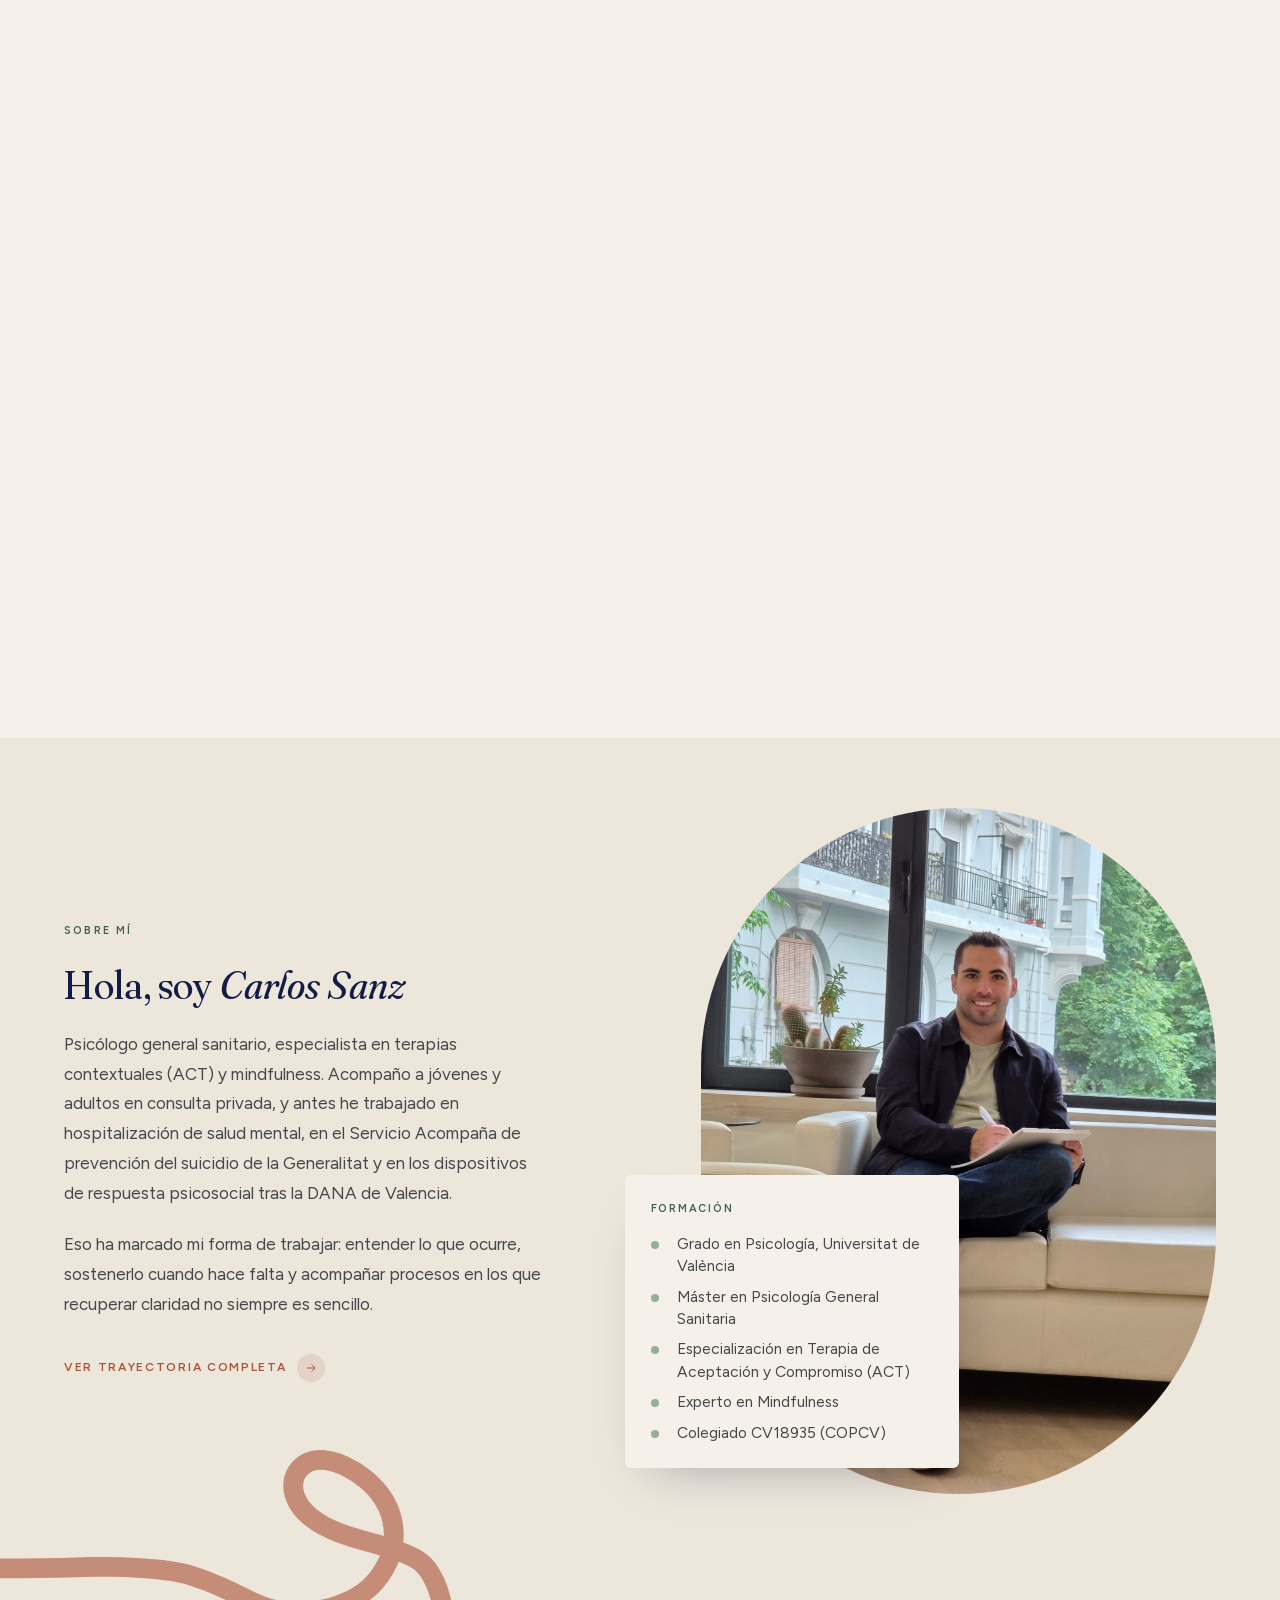
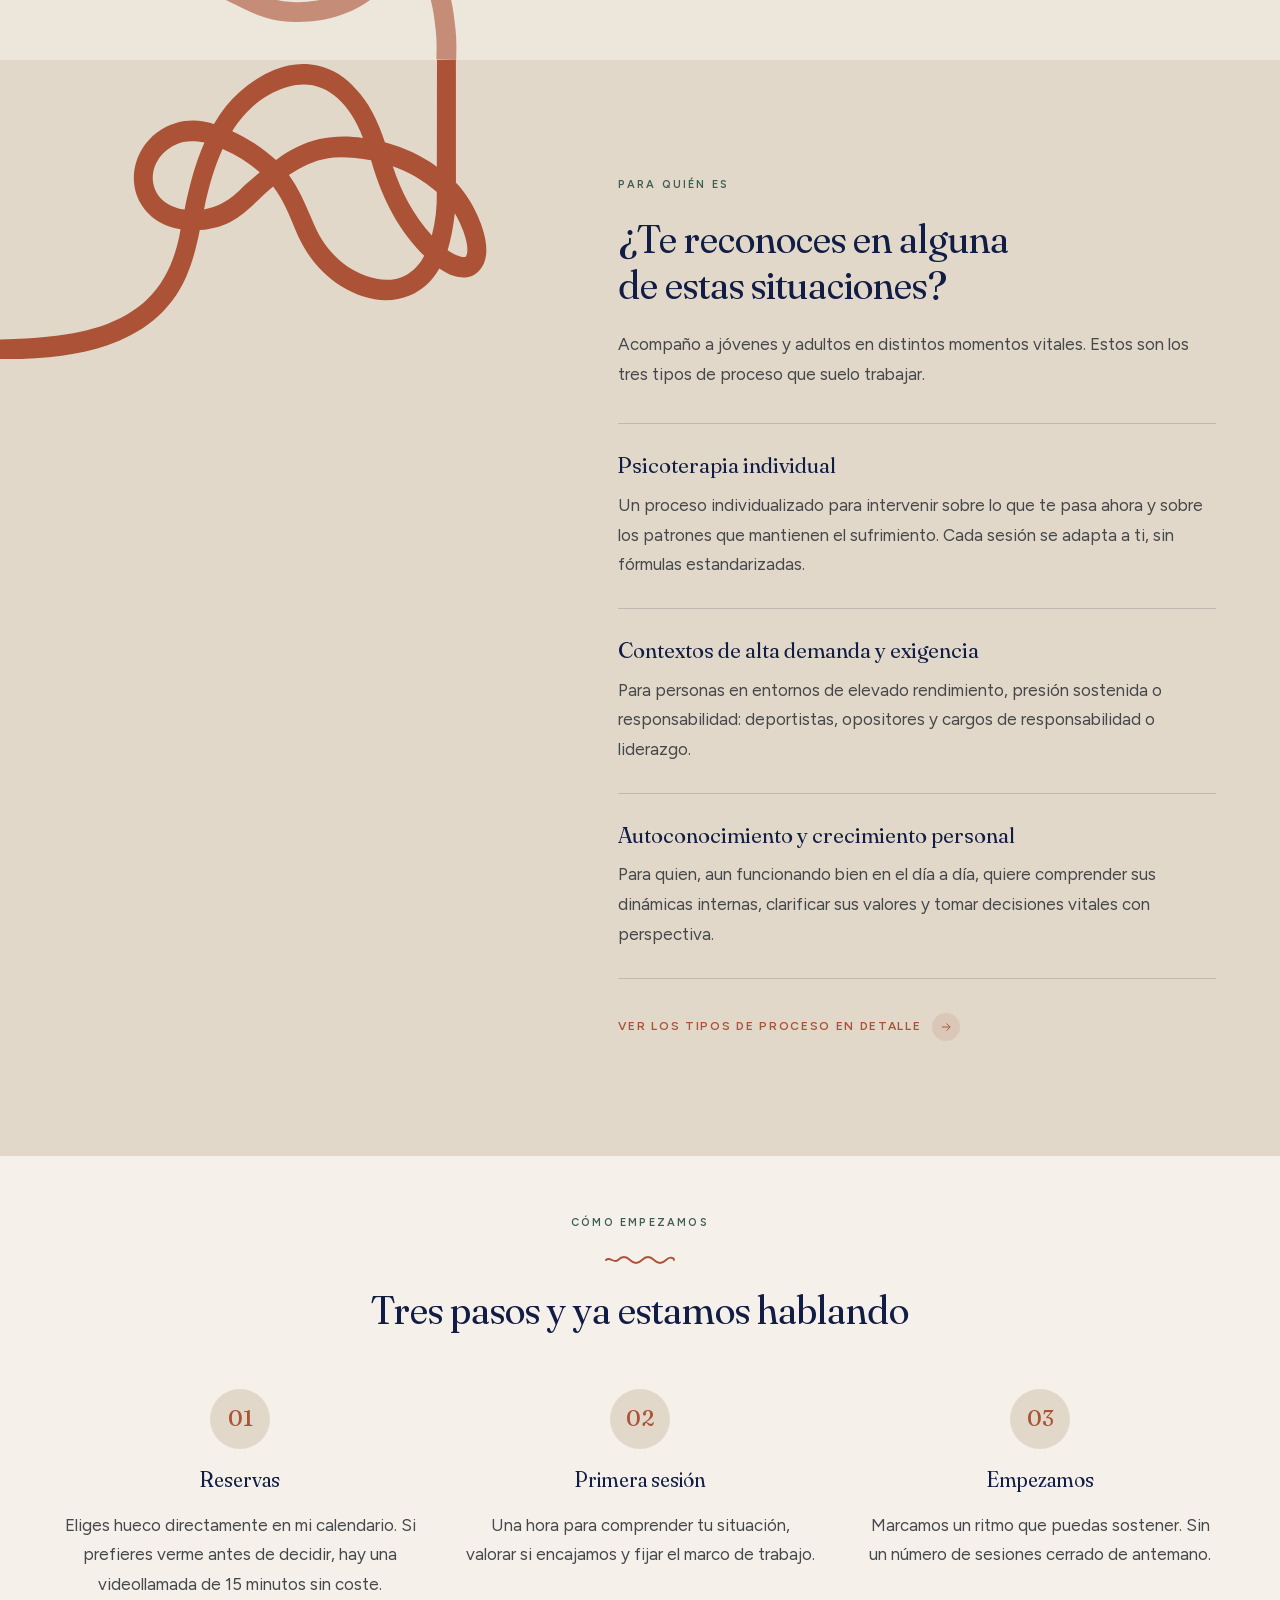
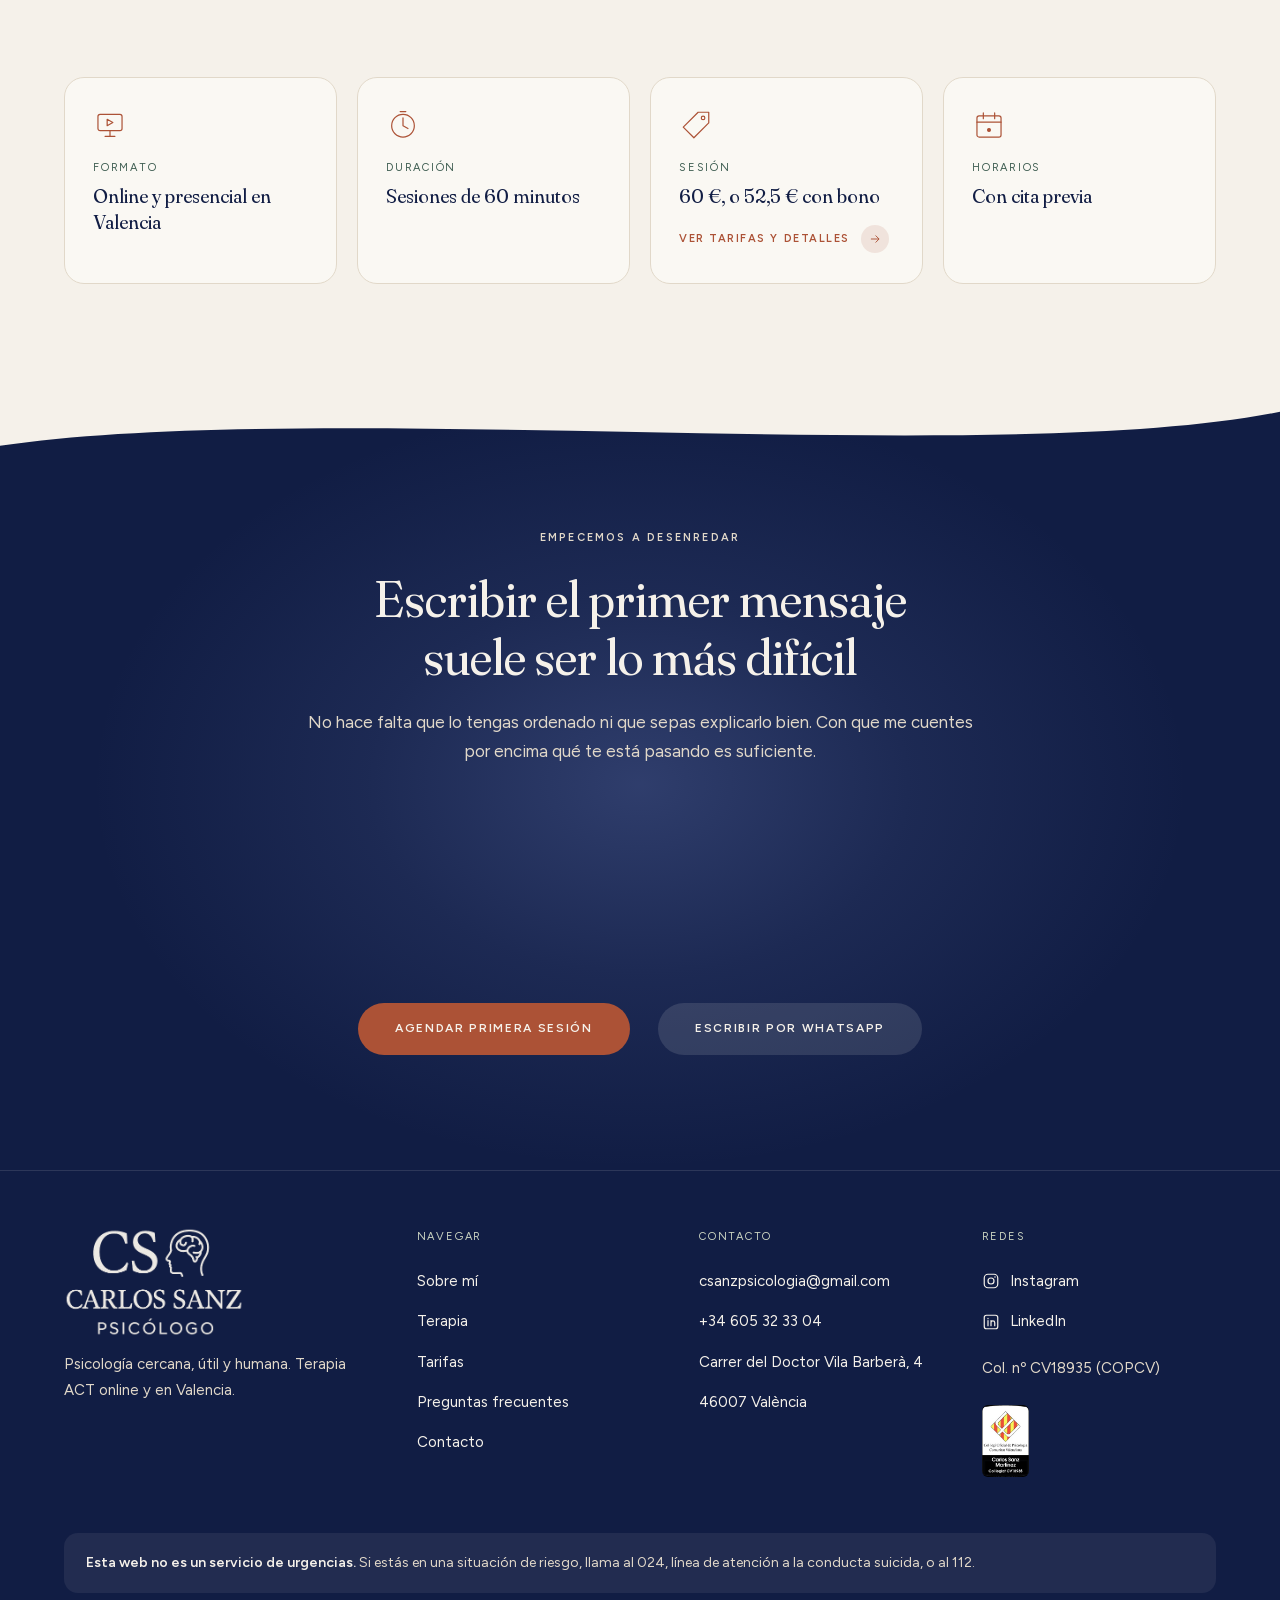
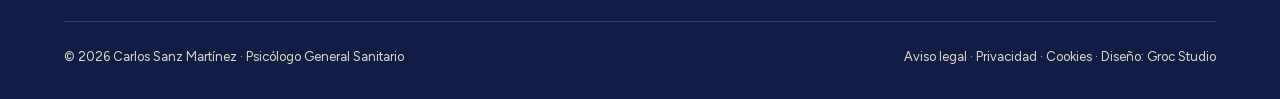
==== commit 7dcf1135: "Tipografías alojadas en el propio dominio (sin Google Fonts); textos legales actualizados Co-Authore" ====
--- a/index.html
+++ b/index.html
@@ -23,10 +23,9 @@
 <link rel="icon" type="image/png" sizes="64x64" href="assets/img/favicon-64.png">
 <link rel="icon" type="image/png" sizes="192x192" href="assets/img/favicon-192.png">
 <link rel="apple-touch-icon" sizes="180x180" href="assets/img/apple-touch-icon.png">
-<link rel="preconnect" href="https://fonts.googleapis.com">
-<link rel="preconnect" href="https://fonts.gstatic.com" crossorigin>
-<link rel="stylesheet" href="https://fonts.googleapis.com/css2?family=Fraunces:ital,opsz,wght,SOFT@0,9..144,300..500,50;1,9..144,300..500,50&family=Figtree:wght@300;400;500;600&display=swap">
-<link rel="stylesheet" href="assets/css/styles.css?v=202610012007">
+<link rel="preload" as="font" type="font/woff2" href="assets/fonts/fraunces-normal-latin.woff2" crossorigin>
+<link rel="preload" as="font" type="font/woff2" href="assets/fonts/figtree-normal-latin.woff2" crossorigin>
+<link rel="stylesheet" href="assets/css/styles.css?v=202610012009">
 <link rel="preload" as="image" href="assets/img/carlos-depie.jpg" fetchpriority="high">
 <script type="application/ld+json">
 [
@@ -510,6 +509,6 @@
 
 <a class="btn btn--primario cta-flotante" href="contacto.html">Reservar sesión</a>
 
-<script src="assets/js/main.js?v=202610012007"></script>
+<script src="assets/js/main.js?v=202610012009"></script>
 </body>
 </html>
--- a/assets/css/styles.css
+++ b/assets/css/styles.css
@@ -1,3 +1,17 @@
+/* ---------- Tipografías alojadas en el propio dominio (subconjunto latino, variables) ---------- */
+@font-face {
+  font-family: 'Fraunces'; font-style: normal; font-weight: 300 500; font-display: swap;
+  src: url('../fonts/fraunces-normal-latin.woff2') format('woff2');
+}
+@font-face {
+  font-family: 'Fraunces'; font-style: italic; font-weight: 300 500; font-display: swap;
+  src: url('../fonts/fraunces-italic-latin.woff2') format('woff2');
+}
+@font-face {
+  font-family: 'Figtree'; font-style: normal; font-weight: 300 600; font-display: swap;
+  src: url('../fonts/figtree-normal-latin.woff2') format('woff2');
+}
+
 /* =========================================================
    Carlos Sanz Psicólogo
    Sistema de diseño · Groc Studio 2026
